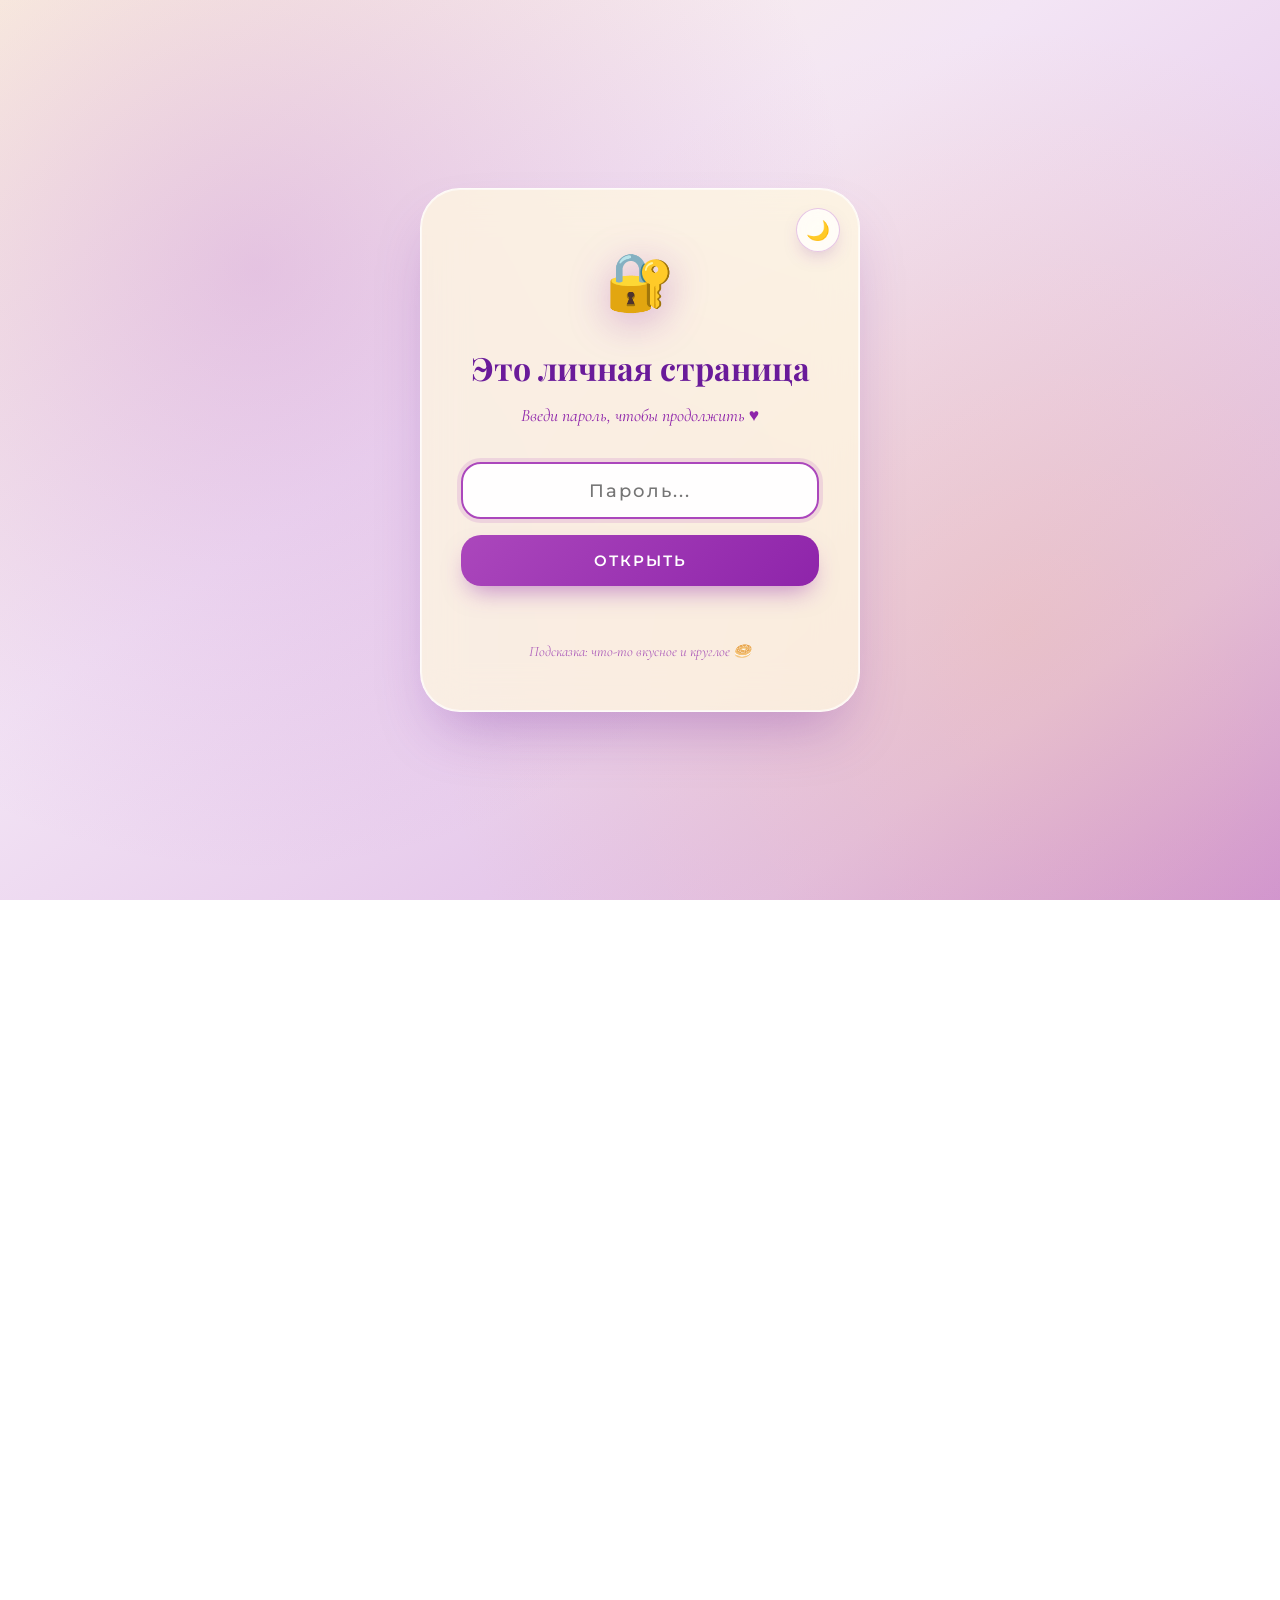
==== index.html @ eee350a8 "Add files via upload" ====
<!DOCTYPE html>
<html lang="ru">
<head>
  <meta charset="UTF-8">
  <meta name="viewport" content="width=device-width, initial-scale=1.0, maximum-scale=1.0, user-scalable=yes">
  <title>История моих чувств к Николь</title>

  <meta name="description" content="История моих чувств к Николь — моменты, стихи и письмо">
  <meta property="og:title" content="История моих чувств к Николь">
  <meta property="og:description" content="Сделано с любовью ♥">
  <meta property="og:type" content="website">

  <link rel="icon" href="assets/favicon.svg" type="image/svg+xml">

  <link rel="preconnect" href="https://fonts.googleapis.com">
  <link rel="preconnect" href="https://fonts.gstatic.com" crossorigin>
  <link href="https://fonts.googleapis.com/css2?family=Marck+Script&family=Playfair+Display:ital,wght@0,400..900;1,400..900&family=Montserrat:wght@300;400;500;600&family=Cormorant+Garamond:ital,wght@0,300..700;1,300..700&display=swap" rel="stylesheet">

  <link rel="stylesheet" href="css/style.css">
</head>
<body class="locked">

  <div class="starfield" id="starfield" aria-hidden="true"></div>
  <div class="floating-hearts" id="floatingHearts" aria-hidden="true"></div>
  <div class="reading-progress" id="readingProgress" aria-hidden="true"></div>

  <!-- ЭКРАН БЛОКИРОВКИ -->
  <div class="lock-screen" id="lockScreen">
    <div class="lock-card">
      <button class="lock-theme-toggle" id="lockThemeToggle" aria-label="Переключить тему">🌙</button>
      <span class="lock-icon" id="lockIcon">🔐</span>
      <h2 class="lock-title" id="lockTitle">Это личная страница</h2>
      <p class="lock-subtitle" id="lockSubtitle">Введи пароль, чтобы продолжить ♥</p>
      <form class="lock-form" id="lockForm" autocomplete="off">
        <input
          type="password"
          class="lock-input"
          id="lockInput"
          placeholder="Пароль..."
          autocomplete="off"
          aria-label="Пароль"
        >
        <button type="submit" class="lock-btn" id="lockBtn">Открыть</button>
        <p class="lock-error" id="lockError"></p>
      </form>
      <p class="lock-hint" id="lockHint">Подсказка: что-то вкусное и круглое 🥯</p>
    </div>
  </div>

  <!-- АНИМАЦИЯ "I LOVE YOU" -->
  <div class="love-intro hidden" id="loveIntro">
    <div class="love-hearts-container" id="loveHeartsContainer"></div>
    <button class="love-skip-btn" id="loveSkipBtn">Пропустить →</button>
  </div>

  <!-- НАВИГАЦИЯ -->
  <nav class="nav-bar" id="navBar" aria-label="Навигация по странице">
    <button data-goto="hero">♥ Начало</button>
    <button data-goto="firstMeeting">Встреча</button>
    <button data-goto="timeline">Путь</button>
    <button data-goto="moments">Моменты</button>
    <button data-goto="reasons">Почему</button>
    <button data-goto="tenMoments">10 раз</button>
    <button data-goto="poemSection">Чувства</button>
    <button data-goto="compliment">Комплимент</button>
    <button data-goto="game">Игра</button>
    <button data-goto="letterSection">Письмо</button>
    <button data-goto="secretSection">Секрет</button>
    <button data-goto="futureLetter">Будущее</button>
    <a href="winter.html" class="winter-nav-link">❄️ Зима</a>
  </nav>

  <button class="theme-toggle" id="themeToggle" aria-label="Переключить тему">🌙</button>

  <!-- ГЛАВНАЯ СТРАНИЦА -->
  <div class="page active" id="pageMain">

    <header class="hero" id="hero">
      <div class="hero-bg-circles" aria-hidden="true">
        <span></span><span></span><span></span>
      </div>
      <h1 id="heroTitle" aria-label="История моих чувств к Николь"></h1>
      <p class="subtitle"><span id="heroDate"></span></p>

      <div class="live-counter" id="liveCounter" aria-label="Время вместе">
        <div class="counter-block"><span class="counter-num" id="cDays">0</span><span class="counter-label">Дней</span></div>
        <div class="counter-block"><span class="counter-num" id="cHours">0</span><span class="counter-label">Часов</span></div>
        <div class="counter-block"><span class="counter-num" id="cMinutes">0</span><span class="counter-label">Минут</span></div>
        <div class="counter-block"><span class="counter-num" id="cSeconds">0</span><span class="counter-label">Секунд</span></div>
      </div>

      <div class="scroll-hint" aria-hidden="true">↓ листайте ↓</div>
    </header>

    <section class="reveal" id="firstMeeting">
      <h2 class="section-title">Наша первая встреча</h2>
      <div class="first-meeting">
        <div class="text">
          <p>Я помню, как мы впервые заговорили, и именно из-за тебя я снова начал смеяться.</p>
          <p>Из-за тебя я засыпал с улыбкой на лице, появилась мотивация снова что-то делать, и из-за тебя мои проблемы не казались такими уж серьезными.</p>
          <p>Ты действительно сделала мою жизнь лучше, просто присутствуя в ней.</p>
        </div>
        <div class="photo-frame">
          <img src="https://storage.yandexcloud.net/b.fotovssylku.ru/2026/09/27/image3b9c2db46cf7ee2b.md.png" alt="Наша первая встреча" loading="lazy">
        </div>
      </div>
    </section>

    <section class="reveal" id="timeline">
      <h2 class="section-title">Наш путь вместе</h2>
      <div class="timeline" id="timelineContainer"></div>
    </section>

    <section class="reveal" id="moments">
      <h2 class="section-title">Моменты, которые я помню</h2>
      <div class="gallery-grid" id="galleryGrid"></div>
    </section>

    <section class="reveal" id="reasons">
      <h2 class="section-title">За что я тебя люблю</h2>
      <div class="reasons-grid" id="reasonsGrid"></div>
    </section>

    <section class="reveal" id="tenMoments">
      <h2 class="section-title">10 моментов, когда я понял, что люблю тебя</h2>
      <div class="moments-list" id="tenMomentsList"></div>
    </section>

    <section class="poem-section reveal" id="poemSection">
      <h2 class="section-title">Что я чувствую</h2>
      <div class="poem-lines" id="poemLines"></div>
    </section>

    <section class="compliment-section reveal" id="compliment">
      <h2 class="section-title">Скажи мне что-то приятное</h2>
      <div class="compliment-box">
        <p class="compliment-text" id="complimentText">Нажми на кнопку ниже — и получишь тёплые слова, которые я тебе говорю каждый день 💜</p>
      </div>
      <button class="compliment-btn" id="complimentBtn">✨ Сказать комплимент ✨</button>
      <p class="compliment-counter" id="complimentCounter">Сказано комплиментов: 0</p>
    </section>

    <section class="game-section reveal" id="game">
      <h2 class="section-title">Поймай сердечко</h2>
      <p class="game-subtitle">Поймай как можно больше сердечек за 30 секунд</p>
      <div class="game-info">
        <div class="game-stat">
          <span class="game-stat-value" id="gameScore">0</span>
          <span class="game-stat-label">Поймано</span>
        </div>
        <div class="game-stat">
          <span class="game-stat-value" id="gameTime">30</span>
          <span class="game-stat-label">Секунд</span>
        </div>
        <div class="game-stat">
          <span class="game-stat-value" id="gameBest">0</span>
          <span class="game-stat-label">Рекорд</span>
        </div>
      </div>
      <div class="game-area" id="gameArea"></div>
      <button class="game-start-btn" id="gameStartBtn">▶ Старт</button>
      <p class="game-result" id="gameResult"></p>
    </section>

    <div class="surprise-btn-wrap reveal">
      <button class="surprise-btn" id="surpriseBtn">✨ Нажми на меня ✨</button>
    </div>

    <section class="letter-section reveal" id="letterSection">
      <h2 class="section-title">Письмо для Николь</h2>
      <div class="letter-paper" id="letterPaper">
        <div class="letter-text" id="letterText"></div>
      </div>
    </section>

    <section class="secret-section reveal" id="secretSection">
      <h2 class="section-title">Что-то очень личное</h2>
      <button class="secret-trigger" id="secretTrigger">
        <span class="secret-trigger-icon">💌</span>
        <span>Что я хочу тебе сказать, но стесняюсь</span>
      </button>
      <div class="secret-content" id="secretContent">
        <div class="secret-paper">
          <div class="secret-text" id="secretText"></div>
        </div>
      </div>
    </section>

    <section class="future-letter-section reveal" id="futureLetter">
      <h2 class="section-title">Письмо в будущее</h2>
      <div class="future-letter-box" id="futureLetterBox">
        <span class="future-lock" id="futureLock">🔒</span>
        <h3 class="future-title" id="futureTitle">Это письмо откроется 04 февраля 2027 года</h3>
        <p class="future-subtitle" id="futureSubtitle">
          Здесь спрятаны слова, которые я хочу сказать тебе через год. Каждый день приближает момент, когда ты их прочитаешь.
        </p>

        <div class="future-countdown" id="futureCountdown" aria-label="Обратный отсчёт">
          <div class="future-countdown-block">
            <span class="future-countdown-num" id="fcDays">0</span>
            <span class="future-countdown-label">Дней</span>
          </div>
          <div class="future-countdown-block">
            <span class="future-countdown-num" id="fcHours">0</span>
            <span class="future-countdown-label">Часов</span>
          </div>
          <div class="future-countdown-block">
            <span class="future-countdown-num" id="fcMinutes">0</span>
            <span class="future-countdown-label">Минут</span>
          </div>
          <div class="future-countdown-block">
            <span class="future-countdown-num" id="fcSeconds">0</span>
            <span class="future-countdown-label">Секунд</span>
          </div>
        </div>

        <button class="future-open-btn" id="futureOpenBtn">Попробовать открыть</button>
        <p class="future-hint" id="futureHint"></p>

        <div class="future-secret">
          <span class="future-secret-label">Или введи секретный код, если знаешь ✨</span>
          <form class="future-secret-form" id="futureSecretForm" autocomplete="off">
            <input
              type="text"
              class="future-secret-input"
              id="futureSecretInput"
              placeholder="Секретный код..."
              autocomplete="off"
              aria-label="Секретный пароль"
            >
            <button type="submit" class="future-secret-btn">Открыть</button>
          </form>
          <p class="future-secret-hint" id="futureSecretHint"></p>
        </div>

        <div class="future-letter-content" id="futureLetterContent">
          <div class="future-envelope">
            <div class="future-letter-text" id="futureLetterText"></div>
          </div>
        </div>
      </div>
    </section>

    <!-- ЗИМНИЙ ПОДАРОК -->
    <section class="reveal" id="winterSurprise" style="text-align: center; margin: 4rem auto; max-width: 800px;">
      <h2 class="section-title">Зимний подарок ❄️</h2>
      <p style="font-family: 'Cormorant Garamond', serif; font-size: 1.2rem; font-style: italic; color: var(--text-accent); margin-bottom: 2rem; line-height: 1.6;">
        У меня есть для тебя зимнее поздравление. Но оно под паролем — как настоящий подарок 🎁
      </p>
      <a href="winter.html" class="winter-link-btn">❄️ Открыть зимний подарок →</a>
    </section>

    <footer>
      <span class="heart-icon">♥</span> Сделано с любовью для Николь <span class="heart-icon">♥</span><br>
      <span id="footerYear"></span>
    </footer>

  </div>

  <!-- LIGHTBOX -->
  <div class="lightbox" id="lightbox" role="dialog" aria-modal="true" aria-label="Просмотр фото">
    <button class="lightbox-close" id="lightboxClose" aria-label="Закрыть">&times;</button>
    <div class="lightbox-caption" id="lightboxCaption"></div>
    <button class="lightbox-nav lightbox-prev" id="lightboxPrev" aria-label="Предыдущее">‹</button>
    <img src="" alt="" id="lightboxImg">
    <button class="lightbox-nav lightbox-next" id="lightboxNext" aria-label="Следующее">›</button>
    <div class="lightbox-counter" id="lightboxCounter"></div>
  </div>

  <!-- МОДАЛЬНОЕ ОКНО СЮРПРИЗА -->
  <div class="surprise-modal" id="surpriseModal" role="dialog" aria-modal="true">
    <div class="surprise-card">
      <span class="surprise-emoji" id="surpriseEmoji">💜</span>
      <p class="surprise-text" id="surpriseText"></p>
      <button class="surprise-close" id="surpriseClose">Спасибо ♥</button>
    </div>
  </div>

  <!-- АУДИОПЛЕЕР -->
  <div class="audio-player" id="audioPlayer">
    <button id="playPauseBtn" aria-label="Play/Pause">▶</button>
    <input type="range" class="volume-slider" id="volumeSlider" min="0" max="1" step="0.01" value="0.7" aria-label="Громкость">
    <button id="muteBtn" aria-label="Mute/Unmute">🔊</button>
    <button id="loopBtn" aria-label="Loop">🔁</button>
    <audio id="bgAudio" loop preload="metadata">
      <source src="https://cdn.pixabay.com/audio/2022/05/27/audio_1808fbf07a.mp3" type="audio/mpeg">
      <source src="https://www.soundhelix.com/examples/mp3/SoundHelix-Song-1.mp3" type="audio/mpeg">
      Ваш браузер не поддерживает аудио.
    </audio>
  </div>

  <button class="back-to-top" id="backToTop" aria-label="Наверх">↑</button>

  <script src="js/script.js"></script>
</body>
</html>
---- css/style.css ----
/* ==================== ПЕРЕМЕННЫЕ ==================== */
:root {
  --bg-gradient: linear-gradient(145deg, #FFF8E1 0%, #F3E5F5 40%, #E1BEE7 80%, #CE93D8 100%);
  --text-main: #3E2C4A;
  --text-title: #6A1B9A;
  --text-accent: #8E24AA;
  --accent-gold: #FFB74D;
  --accent-purple: #AB47BC;
  --card-bg: rgba(255, 248, 225, 0.5);
  --card-border: rgba(255, 255, 255, 0.5);
  --shadow-color: rgba(106, 27, 154, 0.15);
  --player-bg: rgba(255, 248, 225, 0.85);
  --poem-color-1: #6A1B9A;
  --poem-color-2: #4A2C5A;
  --letter-bg: #FFFDF7;
}

body.dark {
  --bg-gradient: linear-gradient(145deg, #0A0414 0%, #140B24 40%, #1F0F33 80%, #2A1443 100%);
  --text-main: #E8D5F0;
  --text-title: #E1BEE7;
  --text-accent: #CE93D8;
  --accent-gold: #FFB74D;
  --accent-purple: #CE93D8;
  --card-bg: rgba(60, 30, 80, 0.45);
  --card-border: rgba(200, 150, 220, 0.25);
  --shadow-color: rgba(0, 0, 0, 0.6);
  --player-bg: rgba(45, 20, 60, 0.9);
  --poem-color-1: #E1BEE7;
  --poem-color-2: #CE93D8;
  --letter-bg: #2A1835;
}

/* ==================== RESET ==================== */
* { margin: 0; padding: 0; box-sizing: border-box; }
html { scroll-behavior: smooth; }

body {
  font-family: 'Montserrat', sans-serif;
  background: var(--bg-gradient);
  background-attachment: fixed;
  color: var(--text-main);
  line-height: 1.6;
  overflow-x: hidden;
  min-height: 100vh;
  transition: background 0.5s ease, color 0.5s ease;
  position: relative;
}

.page {
  display: block;
  min-height: 100vh;
  position: relative;
}

/* ==================== ЗВЁЗДЫ ==================== */
.starfield {
  position: fixed;
  inset: 0;
  pointer-events: none;
  z-index: 0;
  opacity: 0;
  transition: opacity 1s ease;
}

body.dark .starfield { opacity: 1; }

.star {
  position: absolute;
  background: #fff;
  border-radius: 50%;
  animation: twinkle ease-in-out infinite;
  box-shadow: 0 0 6px rgba(255, 255, 255, 0.8);
}

@keyframes twinkle {
  0%, 100% { opacity: 0.15; transform: scale(0.8); }
  50% { opacity: 1; transform: scale(1.2); }
}

/* ==================== ПРОГРЕСС ==================== */
.reading-progress {
  position: fixed;
  top: 0;
  left: 0;
  width: 0%;
  height: 4px;
  background: linear-gradient(90deg, #AB47BC, #FFB74D, #8E24AA);
  z-index: 9999;
  transition: width 0.1s ease-out;
  box-shadow: 0 0 10px rgba(171, 71, 188, 0.6);
}

/* ==================== НАВИГАЦИЯ ==================== */
.nav-bar {
  position: fixed;
  top: 1rem;
  left: 50%;
  transform: translateX(-50%) translateY(-100px);
  z-index: 900;
  background: var(--player-bg);
  backdrop-filter: blur(16px);
  -webkit-backdrop-filter: blur(16px);
  border-radius: 40px;
  padding: 0.5rem 0.8rem;
  box-shadow: 0 10px 30px -10px var(--shadow-color);
  border: 1px solid var(--card-border);
  display: flex;
  gap: 0.3rem;
  opacity: 0;
  transition: transform 0.5s cubic-bezier(0.22, 1, 0.36, 1), opacity 0.5s;
  max-width: 95vw;
  overflow-x: auto;
  scrollbar-width: none;
  -ms-overflow-style: none;
}
.nav-bar::-webkit-scrollbar { display: none; }

.nav-bar.visible {
  transform: translateX(-50%) translateY(0);
  opacity: 1;
}

.nav-bar a,
.nav-bar button {
  font-family: 'Montserrat', sans-serif;
  font-size: 0.75rem;
  font-weight: 500;
  color: var(--text-accent);
  text-decoration: none;
  padding: 0.5rem 0.9rem;
  border-radius: 30px;
  transition: all 0.3s cubic-bezier(0.22, 1, 0.36, 1);
  white-space: nowrap;
  letter-spacing: 0.3px;
  cursor: pointer;
  background: transparent;
  border: none;
  outline: none;
  appearance: none;
  -webkit-appearance: none;
  box-shadow: none;
  line-height: 1.4;
  display: inline-flex;
  align-items: center;
  justify-content: center;
}

.nav-bar a:hover,
.nav-bar button:hover {
  background: rgba(171, 71, 188, 0.15);
  color: var(--text-accent);
  transform: translateY(-1px);
}

.nav-bar a.winter-nav-link:hover {
  background: linear-gradient(135deg, rgba(25, 118, 210, 0.15), rgba(100, 181, 246, 0.15));
  color: #1976D2;
}

body.dark .nav-bar a.winter-nav-link:hover {
  background: rgba(100, 181, 246, 0.25);
  color: #BBDEFB;
}

/* ==================== ТЕМА ==================== */
.theme-toggle {
  position: fixed;
  top: 1rem;
  right: 1rem;
  z-index: 950;
  width: 44px;
  height: 44px;
  border-radius: 50%;
  background: var(--player-bg);
  backdrop-filter: blur(16px);
  -webkit-backdrop-filter: blur(16px);
  border: 1px solid var(--card-border);
  box-shadow: 0 8px 20px -8px var(--shadow-color);
  cursor: pointer;
  font-size: 1.2rem;
  display: flex;
  align-items: center;
  justify-content: center;
  transition: transform 0.3s, background 0.3s;
  color: var(--text-title);
  outline: none;
}
.theme-toggle:hover { transform: scale(1.1) rotate(15deg); }

/* ==================== ПЛАВАЮЩИЕ СЕРДЕЧКИ ==================== */
.floating-hearts {
  position: fixed;
  inset: 0;
  pointer-events: none;
  z-index: 1;
  overflow: hidden;
}

.heart-float {
  position: absolute;
  bottom: -100px;
  font-size: 1.5rem;
  color: var(--accent-purple);
  opacity: 0.3;
  animation: floatUp linear infinite;
  user-select: none;
}

@keyframes floatUp {
  0% { transform: translateY(0) rotate(0deg); opacity: 0; }
  10% { opacity: 0.5; }
  90% { opacity: 0.5; }
  100% { transform: translateY(-110vh) rotate(360deg); opacity: 0; }
}

/* ==================== СЕКЦИИ ==================== */
section {
  position: relative;
  z-index: 2;
  padding: 4rem 1.5rem;
  max-width: 1200px;
  margin: 0 auto;
  scroll-margin-top: 5rem;
}

.section-title {
  font-family: 'Playfair Display', serif;
  font-size: clamp(1.8rem, 5vw, 2.8rem);
  font-weight: 600;
  text-align: center;
  margin-bottom: 2.5rem;
  color: var(--text-title);
  letter-spacing: 1px;
  position: relative;
}

.section-title::after {
  content: '♥';
  display: block;
  font-size: 1.2rem;
  color: var(--accent-gold);
  margin-top: 0.5rem;
}

.reveal {
  opacity: 0;
  transform: translateY(40px);
  transition: opacity 0.9s cubic-bezier(0.22, 1, 0.36, 1), transform 0.9s cubic-bezier(0.22, 1, 0.36, 1);
}
.reveal.visible { opacity: 1; transform: translateY(0); }

/* ==================== ГЕРОЙ ==================== */
.hero {
  min-height: 100vh;
  display: flex;
  flex-direction: column;
  justify-content: center;
  align-items: center;
  text-align: center;
  padding: 2rem 1.5rem;
  position: relative;
  z-index: 2;
  overflow: hidden;
}

.hero-bg-circles {
  position: absolute;
  inset: 0;
  z-index: -1;
  filter: blur(80px);
  opacity: 0.6;
}

.hero-bg-circles span {
  position: absolute;
  border-radius: 50%;
  display: block;
}

.hero-bg-circles span:nth-child(1) {
  width: 400px; height: 400px;
  background: #AB47BC;
  top: 10%; left: -10%;
  animation: pulseCircle 12s ease-in-out infinite alternate;
}
.hero-bg-circles span:nth-child(2) {
  width: 350px; height: 350px;
  background: #FFB74D;
  bottom: 5%; right: -5%;
  animation: pulseCircle 14s ease-in-out infinite alternate-reverse;
}
.hero-bg-circles span:nth-child(3) {
  width: 300px; height: 300px;
  background: #CE93D8;
  top: 50%; left: 40%;
  animation: pulseCircle 10s ease-in-out infinite alternate;
}

@keyframes pulseCircle {
  0% { transform: translate(0, 0) scale(1); }
  100% { transform: translate(30px, -30px) scale(1.2); }
}

.hero h1 {
  font-family: 'Playfair Display', serif;
  font-size: clamp(2rem, 7vw, 4.2rem);
  font-weight: 700;
  color: var(--text-title);
  line-height: 1.25;
  margin-bottom: 1.5rem;
  min-height: 1.2em;
  text-shadow: 0 2px 10px rgba(171, 71, 188, 0.15);
}

.cursor-blink {
  display: inline-block;
  width: 3px;
  background: var(--accent-gold);
  margin-left: 4px;
  animation: blink 0.9s infinite;
  vertical-align: text-bottom;
  height: 1em;
}

@keyframes blink {
  0%, 100% { opacity: 1; }
  50% { opacity: 0; }
}

.hero .subtitle {
  font-family: 'Cormorant Garamond', serif;
  font-size: clamp(1.1rem, 3vw, 1.6rem);
  color: var(--text-accent);
  font-style: italic;
  letter-spacing: 2px;
  margin-bottom: 2rem;
  font-weight: 400;
}

.hero .subtitle span {
  background: var(--card-bg);
  padding: 0.2rem 1.2rem;
  border-radius: 40px;
  backdrop-filter: blur(4px);
}

/* ==================== СЧЁТЧИК ==================== */
.live-counter {
  display: grid;
  grid-template-columns: repeat(4, 1fr);
  gap: 0.8rem;
  margin: 1.5rem 0 2rem;
  width: 100%;
  max-width: 560px;
}

.counter-block {
  background: var(--card-bg);
  backdrop-filter: blur(10px);
  border: 1px solid var(--card-border);
  border-radius: 20px;
  padding: 1rem 0.5rem;
  box-shadow: 0 10px 25px -12px var(--shadow-color);
  transition: transform 0.3s;
}

.counter-block:hover { transform: translateY(-5px); }

.counter-num {
  font-family: 'Playfair Display', serif;
  font-size: clamp(1.4rem, 4vw, 2.2rem);
  font-weight: 700;
  color: var(--text-title);
  line-height: 1;
  display: block;
}

.counter-label {
  font-size: 0.7rem;
  text-transform: uppercase;
  letter-spacing: 1.5px;
  color: var(--text-accent);
  margin-top: 0.4rem;
  font-weight: 500;
}

.hero .scroll-hint {
  position: absolute;
  bottom: 2rem;
  left: 50%;
  transform: translateX(-50%);
  font-size: 0.85rem;
  color: var(--text-accent);
  letter-spacing: 2px;
  text-transform: uppercase;
  animation: bounce 2s infinite;
  opacity: 0.7;
}

@keyframes bounce {
  0%, 20%, 50%, 80%, 100% { transform: translateX(-50%) translateY(0); }
  40% { transform: translateX(-50%) translateY(-8px); }
  60% { transform: translateX(-50%) translateY(-4px); }
}

/* ==================== ПЕРВАЯ ВСТРЕЧА ==================== */
.first-meeting {
  display: flex;
  flex-wrap: wrap;
  align-items: center;
  gap: 2.5rem;
  background: var(--card-bg);
  backdrop-filter: blur(6px);
  border-radius: 40px;
  padding: 2.5rem 2rem;
  box-shadow: 0 20px 40px -15px var(--shadow-color);
  border: 1px solid var(--card-border);
  margin-top: 2rem;
}

.first-meeting .text {
  flex: 1 1 300px;
  font-family: 'Cormorant Garamond', serif;
  font-size: clamp(1.1rem, 2.5vw, 1.4rem);
  line-height: 1.8;
  color: var(--text-main);
}
.first-meeting .text p { margin-bottom: 1rem; }

.first-meeting .photo-frame {
  flex: 1 1 280px;
  display: flex;
  justify-content: center;
}

.photo-frame {
  position: relative;
  padding: 14px;
  background: #fff;
  box-shadow: 0 25px 40px -12px rgba(106, 27, 154, 0.35), 0 0 0 1px rgba(171, 71, 188, 0.2);
  border-radius: 16px;
  transform: rotate(1deg);
  transition: transform 0.4s ease;
}
.photo-frame:hover { transform: rotate(0deg) scale(1.02); }

.photo-frame img {
  display: block;
  width: 100%;
  max-width: 380px;
  height: auto;
  border-radius: 10px;
  object-fit: cover;
  aspect-ratio: 4/5;
  background: #E1BEE7;
}

/* ==================== ТАЙМЛАЙН ==================== */
.timeline {
  position: relative;
  max-width: 800px;
  margin: 2rem auto 0;
  padding-left: 2rem;
}

.timeline::before {
  content: '';
  position: absolute;
  left: 8px;
  top: 0;
  bottom: 0;
  width: 3px;
  background: linear-gradient(180deg, #AB47BC, #FFB74D, #8E24AA);
  border-radius: 3px;
}

.timeline-item {
  position: relative;
  padding: 0 0 2.2rem 1.8rem;
}

.timeline-item:last-child { padding-bottom: 0; }

.timeline-dot {
  position: absolute;
  left: -2rem;
  top: 0.2rem;
  width: 20px;
  height: 20px;
  border-radius: 50%;
  background: var(--accent-gold);
  border: 3px solid var(--letter-bg);
  box-shadow: 0 0 0 3px var(--accent-purple), 0 0 15px var(--accent-purple);
  z-index: 2;
}

.timeline-date {
  font-family: 'Montserrat', sans-serif;
  font-size: 0.8rem;
  font-weight: 600;
  text-transform: uppercase;
  letter-spacing: 1.5px;
  color: var(--accent-gold);
  margin-bottom: 0.3rem;
}

.timeline-title {
  font-family: 'Playfair Display', serif;
  font-size: clamp(1.1rem, 3vw, 1.4rem);
  font-weight: 600;
  color: var(--text-title);
  margin-bottom: 0.4rem;
}

.timeline-desc {
  font-family: 'Cormorant Garamond', serif;
  font-size: 1.1rem;
  color: var(--text-main);
  line-height: 1.6;
  opacity: 0.9;
}

/* ==================== ГАЛЕРЕЯ ==================== */
.gallery-grid {
  display: grid;
  grid-template-columns: repeat(auto-fit, minmax(260px, 1fr));
  gap: 2rem;
  margin-top: 2rem;
}

.gallery-item {
  background: var(--card-bg);
  backdrop-filter: blur(4px);
  border-radius: 24px;
  padding: 1rem 1rem 1.5rem;
  box-shadow: 0 12px 28px -10px var(--shadow-color);
  border: 1px solid var(--card-border);
  transition: transform 0.35s ease, box-shadow 0.35s ease;
  cursor: pointer;
  text-align: center;
}

.gallery-item:hover {
  transform: translateY(-8px);
  box-shadow: 0 25px 35px -12px rgba(142, 36, 170, 0.4);
}

.gallery-item img {
  width: 100%;
  aspect-ratio: 1/1;
  object-fit: cover;
  border-radius: 16px;
  background: #E1BEE7;
  transition: filter 0.3s;
}
.gallery-item:hover img { filter: brightness(1.04); }

.gallery-item .caption {
  margin-top: 0.9rem;
  font-family: 'Playfair Display', serif;
  font-size: 1.1rem;
  font-weight: 500;
  color: var(--text-title);
}

.gallery-item .date {
  font-size: 0.8rem;
  font-family: 'Montserrat', sans-serif;
  color: var(--accent-purple);
  letter-spacing: 1px;
  margin-top: 0.2rem;
}

/* ==================== LIGHTBOX ==================== */
.lightbox {
  position: fixed;
  inset: 0;
  background: rgba(40, 10, 50, 0.9);
  backdrop-filter: blur(12px);
  display: flex;
  justify-content: center;
  align-items: center;
  z-index: 1000;
  opacity: 0;
  visibility: hidden;
  transition: opacity 0.4s ease, visibility 0.4s ease;
  padding: 1.5rem;
}

.lightbox.active { opacity: 1; visibility: visible; }

.lightbox img {
  max-width: 90vw;
  max-height: 80vh;
  border-radius: 20px;
  box-shadow: 0 30px 60px rgba(0,0,0,0.5);
  border: 3px solid var(--accent-gold);
  object-fit: contain;
  transform: scale(0.95);
  transition: transform 0.3s ease, opacity 0.3s ease;
}
.lightbox.active img { transform: scale(1); }

.lightbox-close {
  position: absolute;
  top: 1.5rem;
  right: 2rem;
  font-size: 3rem;
  color: #FFF8E1;
  cursor: pointer;
  line-height: 1;
  transition: transform 0.2s, color 0.2s;
  font-family: 'Montserrat', sans-serif;
  font-weight: 300;
  background: none;
  border: none;
  z-index: 1001;
}
.lightbox-close:hover { transform: scale(1.2) rotate(90deg); color: var(--accent-gold); }

.lightbox-nav {
  position: absolute;
  top: 50%;
  transform: translateY(-50%);
  width: 54px;
  height: 54px;
  border-radius: 50%;
  background: rgba(255, 248, 225, 0.15);
  border: 1px solid rgba(255, 248, 225, 0.4);
  color: #FFF8E1;
  font-size: 1.6rem;
  cursor: pointer;
  display: flex;
  align-items: center;
  justify-content: center;
  transition: all 0.3s;
  backdrop-filter: blur(10px);
  z-index: 1001;
}
.lightbox-nav:hover {
  background: var(--accent-purple);
  transform: translateY(-50%) scale(1.1);
}
.lightbox-prev { left: 1.5rem; }
.lightbox-next { right: 1.5rem; }

.lightbox-counter {
  position: absolute;
  bottom: 1.5rem;
  left: 50%;
  transform: translateX(-50%);
  color: #FFF8E1;
  font-family: 'Montserrat', sans-serif;
  font-size: 0.9rem;
  letter-spacing: 1.5px;
  background: rgba(0, 0, 0, 0.4);
  padding: 0.4rem 1rem;
  border-radius: 20px;
  backdrop-filter: blur(6px);
}

.lightbox-caption {
  position: absolute;
  top: 1.5rem;
  left: 50%;
  transform: translateX(-50%);
  color: #FFF8E1;
  font-family: 'Playfair Display', serif;
  font-size: 1rem;
  background: rgba(0, 0, 0, 0.4);
  padding: 0.4rem 1.2rem;
  border-radius: 20px;
  backdrop-filter: blur(6px);
  max-width: 80vw;
  text-align: center;
}

/* ==================== СТИХОТВОРЕНИЕ ==================== */
.poem-section {
  text-align: center;
  background: var(--card-bg);
  backdrop-filter: blur(6px);
  border-radius: 48px;
  padding: 3rem 1.5rem;
  margin: 3rem auto;
  box-shadow: 0 20px 40px -15px var(--shadow-color);
}

.poem-lines {
  display: flex;
  flex-direction: column;
  align-items: center;
  gap: 0.8rem;
  max-width: 700px;
  margin: 0 auto;
}

.poem-line {
  font-family: 'Cormorant Garamond', serif;
  font-size: clamp(1.15rem, 3vw, 1.6rem);
  color: var(--poem-color-2);
  font-style: italic;
  line-height: 1.6;
  opacity: 0;
  transform: translateY(20px);
  transition: opacity 0.7s ease, transform 0.7s ease;
}
.poem-line.visible { opacity: 1; transform: translateY(0); }
.poem-line:nth-child(odd) { color: var(--poem-color-1); }

/* ==================== ЗА ЧТО Я ЛЮБЛЮ ==================== */
.reasons-grid {
  display: grid;
  grid-template-columns: repeat(auto-fit, minmax(250px, 1fr));
  gap: 1.5rem;
  margin-top: 2rem;
}

.reason-card {
  background: var(--card-bg);
  backdrop-filter: blur(6px);
  border-radius: 24px;
  padding: 2rem 1.5rem;
  text-align: center;
  border: 1px solid var(--card-border);
  box-shadow: 0 12px 28px -10px var(--shadow-color);
  transition: transform 0.4s ease, box-shadow 0.4s ease;
  position: relative;
  overflow: hidden;
}

.reason-card:hover {
  transform: translateY(-10px) scale(1.02);
  box-shadow: 0 25px 40px -12px rgba(142, 36, 170, 0.35);
}

.reason-icon {
  font-size: 2.8rem;
  margin-bottom: 0.8rem;
  display: block;
  animation: floatIcon 3s ease-in-out infinite;
}

@keyframes floatIcon {
  0%, 100% { transform: translateY(0); }
  50% { transform: translateY(-8px); }
}

.reason-title {
  font-family: 'Playfair Display', serif;
  font-size: 1.2rem;
  font-weight: 600;
  color: var(--text-title);
  margin-bottom: 0.6rem;
}

.reason-text {
  font-family: 'Cormorant Garamond', serif;
  font-size: 1.05rem;
  color: var(--text-main);
  line-height: 1.6;
  opacity: 0.9;
}

/* ==================== 10 МОМЕНТОВ ==================== */
.moments-list {
  display: flex;
  flex-direction: column;
  gap: 1.5rem;
  max-width: 800px;
  margin: 2rem auto 0;
}

.moment-item {
  display: flex;
  gap: 1.2rem;
  align-items: flex-start;
  background: var(--card-bg);
  backdrop-filter: blur(6px);
  border-radius: 24px;
  padding: 1.5rem 1.8rem;
  border: 1px solid var(--card-border);
  box-shadow: 0 12px 28px -12px var(--shadow-color);
  transition: transform 0.35s ease, box-shadow 0.35s ease;
}

.moment-item:hover {
  transform: translateX(8px);
  box-shadow: 0 18px 35px -12px rgba(142, 36, 170, 0.35);
}

.moment-num {
  font-family: 'Playfair Display', serif;
  font-size: clamp(2rem, 5vw, 3rem);
  font-weight: 700;
  line-height: 1;
  background: linear-gradient(135deg, #AB47BC, #FFB74D);
  -webkit-background-clip: text;
  -webkit-text-fill-color: transparent;
  background-clip: text;
  flex-shrink: 0;
  min-width: 60px;
}

.moment-content { flex: 1; }

.moment-title {
  font-family: 'Playfair Display', serif;
  font-size: 1.2rem;
  font-weight: 600;
  color: var(--text-title);
  margin-bottom: 0.4rem;
}

.moment-text {
  font-family: 'Cormorant Garamond', serif;
  font-size: 1.05rem;
  color: var(--text-main);
  line-height: 1.6;
  opacity: 0.9;
}

/* ==================== КОМПЛИМЕНТЫ ==================== */
.compliment-section {
  text-align: center;
  background: var(--card-bg);
  backdrop-filter: blur(6px);
  border-radius: 48px;
  padding: 3rem 1.5rem;
  margin: 3rem auto;
  max-width: 800px;
  box-shadow: 0 20px 40px -15px var(--shadow-color);
}

.compliment-box {
  min-height: 140px;
  display: flex;
  align-items: center;
  justify-content: center;
  padding: 1.5rem;
  margin: 1.5rem 0;
  background: rgba(255, 255, 255, 0.3);
  border-radius: 30px;
  border: 1px dashed var(--accent-purple);
  transition: all 0.4s ease;
}

.compliment-text {
  font-family: 'Cormorant Garamond', serif;
  font-size: clamp(1.2rem, 3vw, 1.6rem);
  font-style: italic;
  color: var(--text-main);
  line-height: 1.6;
  transition: opacity 0.4s ease, transform 0.4s ease;
}

.compliment-text.swap-out {
  opacity: 0;
  transform: translateY(-15px);
}

.compliment-btn {
  font-family: 'Montserrat', sans-serif;
  font-size: 0.95rem;
  font-weight: 600;
  letter-spacing: 1.5px;
  text-transform: uppercase;
  padding: 1rem 2.5rem;
  border: none;
  border-radius: 50px;
  background: linear-gradient(135deg, #AB47BC, #8E24AA, #FFB74D);
  background-size: 200% 200%;
  color: #fff;
  cursor: pointer;
  box-shadow: 0 15px 30px -10px rgba(142, 36, 170, 0.5);
  transition: all 0.4s ease;
  animation: gradientShift 4s ease infinite;
}

@keyframes gradientShift {
  0%, 100% { background-position: 0% 50%; }
  50% { background-position: 100% 50%; }
}

.compliment-btn:hover {
  transform: translateY(-4px) scale(1.05);
  box-shadow: 0 22px 40px -12px rgba(142, 36, 170, 0.7);
}

.compliment-counter {
  font-family: 'Cormorant Garamond', serif;
  font-size: 0.9rem;
  font-style: italic;
  color: var(--text-accent);
  margin-top: 1rem;
  opacity: 0.7;
}

/* ==================== МИНИ-ИГРА ==================== */
.game-section {
  text-align: center;
  background: var(--card-bg);
  backdrop-filter: blur(6px);
  border-radius: 48px;
  padding: 3rem 1.5rem;
  margin: 3rem auto;
  max-width: 800px;
  box-shadow: 0 20px 40px -15px var(--shadow-color);
}

.game-subtitle {
  font-family: 'Cormorant Garamond', serif;
  font-size: 1.1rem;
  font-style: italic;
  color: var(--text-accent);
  margin-bottom: 1rem;
}

.game-info {
  display: flex;
  justify-content: center;
  gap: 2rem;
  flex-wrap: wrap;
  margin-bottom: 1.5rem;
  font-family: 'Montserrat', sans-serif;
}

.game-stat { text-align: center; }

.game-stat-value {
  font-family: 'Playfair Display', serif;
  font-size: 2rem;
  font-weight: 700;
  color: var(--text-title);
  display: block;
  line-height: 1;
}

.game-stat-label {
  font-size: 0.7rem;
  text-transform: uppercase;
  letter-spacing: 1.5px;
  color: var(--text-accent);
  margin-top: 0.4rem;
}

.game-area {
  position: relative;
  width: 100%;
  max-width: 500px;
  height: 350px;
  margin: 1.5rem auto;
  background: linear-gradient(160deg, rgba(171, 71, 188, 0.08), rgba(255, 183, 77, 0.08));
  border-radius: 24px;
  border: 2px solid var(--card-border);
  overflow: hidden;
  cursor: crosshair;
  user-select: none;
  touch-action: manipulation;
}

.game-area::before {
  content: 'Нажми "Старт" чтобы начать';
  position: absolute;
  top: 50%;
  left: 50%;
  transform: translate(-50%, -50%);
  font-family: 'Cormorant Garamond', serif;
  font-size: 1.1rem;
  font-style: italic;
  color: var(--text-accent);
  opacity: 0.6;
  pointer-events: none;
  white-space: nowrap;
}

.game-area.playing::before { display: none; }

.catchable-heart {
  position: absolute;
  font-size: 2rem;
  cursor: pointer;
  animation: fallDown linear;
  user-select: none;
  filter: drop-shadow(0 4px 8px rgba(142, 36, 170, 0.4));
  transition: transform 0.15s;
  will-change: transform;
}

.catchable-heart:hover { transform: scale(1.2); }

@keyframes fallDown {
  0% { top: -50px; transform: rotate(0deg); }
  100% { top: 105%; transform: rotate(360deg); }
}

.catch-particle {
  position: absolute;
  font-size: 1rem;
  pointer-events: none;
  animation: particleFloat 0.8s ease-out forwards;
}

@keyframes particleFloat {
  0% { opacity: 1; transform: translate(-50%, -50%) scale(1); }
  100% { opacity: 0; transform: translate(-50%, -150%) scale(1.8); }
}

.game-start-btn {
  font-family: 'Montserrat', sans-serif;
  font-size: 0.9rem;
  font-weight: 600;
  letter-spacing: 1.5px;
  text-transform: uppercase;
  padding: 0.9rem 2.2rem;
  border: 2px solid var(--accent-purple);
  border-radius: 50px;
  background: transparent;
  color: var(--text-accent);
  cursor: pointer;
  transition: all 0.3s ease;
  margin-top: 1rem;
}

.game-start-btn:hover {
  background: var(--accent-purple);
  color: #fff;
  transform: translateY(-3px);
  box-shadow: 0 12px 25px -8px rgba(142, 36, 170, 0.5);
}

.game-result {
  font-family: 'Cormorant Garamond', serif;
  font-size: 1.3rem;
  font-style: italic;
  color: var(--text-title);
  margin-top: 1.5rem;
  opacity: 0;
  transform: translateY(15px);
  transition: all 0.5s ease;
  min-height: 1.5em;
}

.game-result.visible {
  opacity: 1;
  transform: translateY(0);
}

/* ==================== СЕКРЕТНАЯ ВКЛАДКА ==================== */
.secret-section {
  text-align: center;
  margin: 4rem auto;
  max-width: 800px;
}

.secret-trigger {
  display: inline-flex;
  align-items: center;
  gap: 0.8rem;
  font-family: 'Montserrat', sans-serif;
  font-size: 0.9rem;
  font-weight: 600;
  letter-spacing: 1.5px;
  text-transform: uppercase;
  padding: 1rem 2.2rem;
  border: 2px dashed var(--accent-purple);
  border-radius: 50px;
  background: transparent;
  color: var(--text-accent);
  cursor: pointer;
  transition: all 0.3s ease;
  position: relative;
}

.secret-trigger:hover {
  background: rgba(171, 71, 188, 0.1);
  border-style: solid;
  transform: translateY(-3px);
}

.secret-trigger-icon {
  font-size: 1.2rem;
  animation: lockPulse 2s ease-in-out infinite;
}

@keyframes lockPulse {
  0%, 100% { transform: scale(1); }
  50% { transform: scale(1.1) rotate(-5deg); }
}

.secret-content {
  max-height: 0;
  overflow: hidden;
  transition: max-height 1s cubic-bezier(0.22, 1, 0.36, 1), opacity 0.6s ease, margin-top 0.6s ease;
  opacity: 0;
  margin-top: 0;
}

.secret-content.active {
  max-height: 2500px;
  opacity: 1;
  margin-top: 2rem;
}

.secret-paper {
  background: linear-gradient(160deg, rgba(255, 240, 245, 0.9), rgba(243, 229, 245, 0.9));
  border-radius: 30px;
  padding: 2.5rem 2rem;
  box-shadow: 0 25px 50px -20px rgba(106, 27, 154, 0.4);
  border: 2px solid rgba(255, 183, 77, 0.4);
  text-align: left;
  position: relative;
  overflow: hidden;
}

body.dark .secret-paper {
  background: linear-gradient(160deg, rgba(60, 30, 80, 0.7), rgba(40, 20, 55, 0.9));
  border-color: rgba(200, 150, 220, 0.35);
}

.secret-paper::before {
  content: '💌';
  position: absolute;
  top: 1rem;
  right: 1.2rem;
  font-size: 2rem;
  opacity: 0.5;
}

.secret-text {
  font-family: 'Marck Script', cursive;
  font-size: clamp(1.1rem, 3vw, 1.4rem);
  line-height: 1.7;
  color: var(--text-main);
  white-space: pre-wrap;
}

/* ==================== ПИСЬМО ==================== */
.letter-section {
  margin: 4rem auto;
  max-width: 800px;
}

.letter-paper {
  background: var(--letter-bg);
  background-image: repeating-linear-gradient(transparent, transparent 31px, rgba(225, 190, 231, 0.4) 31px, rgba(225, 190, 231, 0.4) 32px);
  line-height: 32px;
  padding: 2.5rem 2rem 2.5rem 3.5rem;
  border-radius: 8px 40px 40px 8px;
  box-shadow: 0 30px 50px -20px var(--shadow-color), inset 0 0 0 1px rgba(255,255,255,0.1);
  position: relative;
  border-left: 6px solid var(--accent-purple);
  transition: background 0.5s ease;
}

.letter-paper::before {
  content: '';
  position: absolute;
  left: 12px;
  top: 20px;
  bottom: 20px;
  width: 2px;
  background: rgba(255, 183, 77, 0.4);
}

.letter-text {
  font-family: 'Marck Script', cursive;
  font-size: clamp(1.2rem, 3.5vw, 1.7rem);
  line-height: 32px;
  color: var(--text-main);
  min-height: 8em;
  white-space: pre-wrap;
  word-break: break-word;
}

.ink-blot {
  position: absolute;
  border-radius: 50%;
  background: radial-gradient(circle, rgba(106, 27, 154, 0.35) 0%, rgba(106, 27, 154, 0.1) 60%, transparent 100%);
  pointer-events: none;
  opacity: 0;
  animation: inkSpread 1.4s ease-out forwards;
  z-index: 0;
}

body.dark .ink-blot {
  background: radial-gradient(circle, rgba(206, 147, 216, 0.4) 0%, rgba(206, 147, 216, 0.1) 60%, transparent 100%);
}

@keyframes inkSpread {
  0% { transform: scale(0.2); opacity: 0.7; }
  60% { opacity: 0.4; }
  100% { transform: scale(2.5); opacity: 0; }
}

.letter-text .cursor-blink {
  background: var(--text-accent);
  width: 2px;
  height: 1.2em;
}

/* ==================== КНОПКА-СЮРПРИЗ ==================== */
.surprise-btn-wrap {
  text-align: center;
  margin: 3rem 0;
}

.surprise-btn {
  font-family: 'Montserrat', sans-serif;
  font-size: 1rem;
  font-weight: 600;
  letter-spacing: 1.5px;
  text-transform: uppercase;
  padding: 1rem 2.5rem;
  border: none;
  border-radius: 50px;
  background: linear-gradient(135deg, #AB47BC, #8E24AA, #FFB74D);
  background-size: 200% 200%;
  color: #fff;
  cursor: pointer;
  box-shadow: 0 15px 30px -10px rgba(142, 36, 170, 0.5);
  transition: all 0.4s ease;
  animation: gradientShift 4s ease infinite;
}

.surprise-btn:hover {
  transform: translateY(-4px) scale(1.05);
  box-shadow: 0 22px 40px -12px rgba(142, 36, 170, 0.7);
}

/* ==================== ПИСЬМО В БУДУЩЕЕ ==================== */
.future-letter-section {
  margin: 4rem auto;
  max-width: 800px;
  text-align: center;
}

.future-letter-box {
  position: relative;
  background: var(--card-bg);
  backdrop-filter: blur(10px);
  border-radius: 40px;
  padding: 3rem 2rem;
  box-shadow: 0 25px 50px -20px var(--shadow-color);
  border: 2px dashed var(--accent-purple);
  overflow: hidden;
  transition: all 0.6s ease;
}

.future-lock {
  font-size: 4.5rem;
  display: block;
  margin-bottom: 1rem;
  animation: lockShake 3s ease-in-out infinite;
  filter: drop-shadow(0 10px 20px rgba(142, 36, 170, 0.3));
}

@keyframes lockShake {
  0%, 100% { transform: rotate(0deg) scale(1); }
  5%, 15% { transform: rotate(-8deg) scale(1.05); }
  10%, 20% { transform: rotate(8deg) scale(1.05); }
  25% { transform: rotate(0deg) scale(1); }
}

.future-letter-box.opened .future-lock {
  animation: unlockBurst 1.2s ease forwards;
}

@keyframes unlockBurst {
  0% { transform: scale(1) rotate(0deg); }
  30% { transform: scale(1.4) rotate(-15deg); }
  60% { transform: scale(0.9) rotate(10deg); }
  100% { transform: scale(1) rotate(0deg); }
}

.future-title {
  font-family: 'Playfair Display', serif;
  font-size: clamp(1.4rem, 4vw, 2rem);
  font-weight: 600;
  color: var(--text-title);
  margin-bottom: 0.8rem;
}

.future-subtitle {
  font-family: 'Cormorant Garamond', serif;
  font-size: clamp(1rem, 2.5vw, 1.25rem);
  font-style: italic;
  color: var(--text-accent);
  margin-bottom: 2rem;
  line-height: 1.6;
  max-width: 550px;
  margin-left: auto;
  margin-right: auto;
}

.future-countdown {
  display: grid;
  grid-template-columns: repeat(4, 1fr);
  gap: 0.8rem;
  max-width: 520px;
  margin: 0 auto 2rem;
}

.future-countdown-block {
  background: rgba(171, 71, 188, 0.1);
  border: 1px solid var(--card-border);
  border-radius: 18px;
  padding: 1rem 0.5rem;
  transition: transform 0.3s, background 0.3s;
}

.future-countdown-num {
  font-family: 'Playfair Display', serif;
  font-size: clamp(1.3rem, 3.5vw, 2rem);
  font-weight: 700;
  color: var(--text-title);
  line-height: 1;
  display: block;
  font-variant-numeric: tabular-nums;
}

.future-countdown-label {
  font-size: 0.65rem;
  text-transform: uppercase;
  letter-spacing: 1.5px;
  color: var(--text-accent);
  margin-top: 0.4rem;
  font-weight: 500;
}

.future-open-btn {
  font-family: 'Montserrat', sans-serif;
  font-size: 0.9rem;
  font-weight: 600;
  letter-spacing: 1.5px;
  text-transform: uppercase;
  padding: 0.9rem 2.2rem;
  border: 2px solid var(--accent-purple);
  border-radius: 50px;
  background: transparent;
  color: var(--text-accent);
  cursor: pointer;
  transition: all 0.3s ease;
}

.future-open-btn:hover {
  background: var(--accent-purple);
  color: #fff;
  transform: translateY(-3px);
}

.future-letter-box.denied {
  animation: deniedShake 0.5s ease;
}

@keyframes deniedShake {
  0%, 100% { transform: translateX(0); }
  20% { transform: translateX(-10px); }
  40% { transform: translateX(10px); }
  60% { transform: translateX(-6px); }
  80% { transform: translateX(6px); }
}

.future-hint {
  font-family: 'Cormorant Garamond', serif;
  font-size: 1rem;
  font-style: italic;
  color: var(--text-accent);
  margin-top: 1.2rem;
  opacity: 0;
  transition: opacity 0.4s ease;
  min-height: 1.5em;
}

.future-hint.visible { opacity: 1; }

.future-secret {
  margin-top: 1.5rem;
  padding-top: 1.5rem;
  border-top: 1px dashed var(--card-border);
}

.future-secret-label {
  font-family: 'Cormorant Garamond', serif;
  font-size: 0.95rem;
  font-style: italic;
  color: var(--text-accent);
  opacity: 0.7;
  margin-bottom: 0.8rem;
  display: block;
}

.future-secret-form {
  display: flex;
  gap: 0.5rem;
  max-width: 380px;
  margin: 0 auto;
  align-items: stretch;
}

.future-secret-input {
  flex: 1;
  font-family: 'Montserrat', sans-serif;
  font-size: 0.9rem;
  text-align: center;
  padding: 0.7rem 1rem;
  border: 2px solid var(--card-border);
  border-radius: 16px;
  background: rgba(255, 255, 255, 0.5);
  color: var(--text-main);
  outline: none;
  transition: all 0.3s ease;
  letter-spacing: 1px;
}

.future-secret-input::placeholder {
  color: var(--text-accent);
  opacity: 0.5;
  font-size: 0.85rem;
}

.future-secret-input:focus {
  border-color: var(--accent-purple);
  background: rgba(255, 255, 255, 0.8);
  box-shadow: 0 0 0 3px rgba(171, 71, 188, 0.15);
}

body.dark .future-secret-input {
  background: rgba(40, 20, 55, 0.6);
}

.future-secret-input.error {
  border-color: #E53935;
  animation: inputShake 0.5s ease;
}

@keyframes inputShake {
  0%, 100% { transform: translateX(0); }
  20% { transform: translateX(-10px); }
  40% { transform: translateX(10px); }
  60% { transform: translateX(-6px); }
  80% { transform: translateX(6px); }
}

.future-secret-btn {
  font-family: 'Montserrat', sans-serif;
  font-size: 0.85rem;
  font-weight: 600;
  letter-spacing: 1px;
  padding: 0.7rem 1.2rem;
  border: 2px solid var(--accent-gold);
  border-radius: 16px;
  background: transparent;
  color: var(--accent-gold);
  cursor: pointer;
  transition: all 0.3s ease;
  white-space: nowrap;
}

.future-secret-btn:hover {
  background: var(--accent-gold);
  color: #fff;
  transform: translateY(-2px);
}

.future-secret-hint {
  font-family: 'Cormorant Garamond', serif;
  font-size: 0.85rem;
  font-style: italic;
  color: #E53935;
  margin-top: 0.6rem;
  min-height: 1.2em;
  opacity: 0;
  transition: opacity 0.3s ease;
  text-align: center;
}

.future-secret-hint.visible { opacity: 1; }

.future-letter-box.opened .future-secret {
  opacity: 0;
  max-height: 0;
  overflow: hidden;
  margin: 0;
  padding: 0;
  pointer-events: none;
}

.future-letter-content {
  max-height: 0;
  overflow: hidden;
  transition: max-height 1.5s cubic-bezier(0.22, 1, 0.36, 1), opacity 1s ease, margin-top 0.6s ease;
  opacity: 0;
  margin-top: 0;
}

.future-letter-box.opened .future-letter-content {
  max-height: 3000px;
  opacity: 1;
  margin-top: 2rem;
}

.future-letter-box.opened .future-countdown,
.future-letter-box.opened .future-open-btn,
.future-letter-box.opened .future-subtitle,
.future-letter-box.opened .future-hint {
  opacity: 0;
  max-height: 0;
  overflow: hidden;
  margin: 0;
  padding: 0;
  pointer-events: none;
}

.future-envelope {
  background: var(--letter-bg);
  background-image: repeating-linear-gradient(
    transparent, transparent 31px,
    rgba(225, 190, 231, 0.4) 31px, rgba(225, 190, 231, 0.4) 32px
  );
  line-height: 32px;
  padding: 2rem 1.5rem 2rem 2.5rem;
  border-radius: 8px 30px 30px 8px;
  position: relative;
  border-left: 5px solid var(--accent-gold);
  text-align: left;
}

.future-envelope::before {
  content: '✉';
  position: absolute;
  top: -22px;
  right: 20px;
  font-size: 2.5rem;
  color: var(--accent-gold);
  filter: drop-shadow(0 5px 10px rgba(255, 183, 77, 0.4));
}

.future-letter-text {
  font-family: 'Marck Script', cursive;
  font-size: clamp(1.1rem, 3vw, 1.5rem);
  line-height: 32px;
  color: var(--text-main);
  white-space: pre-wrap;
  word-break: break-word;
}

/* ==================== КОНФЕТТИ ==================== */
.confetti-heart {
  position: fixed;
  font-size: 1.5rem;
  pointer-events: none;
  z-index: 3000;
  animation: confettiFall linear forwards;
}

@keyframes confettiFall {
  0% { transform: translateY(-50px) rotate(0deg); opacity: 1; }
  100% { transform: translateY(105vh) rotate(720deg); opacity: 0; }
}

.welcome-confetti {
  position: fixed;
  pointer-events: none;
  z-index: 11000;
  font-size: 1.8rem;
  animation: welcomeFall linear forwards;
  will-change: transform, opacity;
}

@keyframes welcomeFall {
  0% {
    transform: translateY(-100vh) rotate(0deg) scale(0.5);
    opacity: 0;
  }
  10% {
    opacity: 1;
    transform: translateY(-10vh) rotate(60deg) scale(1);
  }
  90% { opacity: 1; }
  100% {
    transform: translateY(110vh) rotate(720deg) scale(0.8);
    opacity: 0;
  }
}

/* ==================== АУДИОПЛЕЕР ==================== */
.audio-player {
  position: fixed;
  bottom: 1.5rem;
  right: 1.5rem;
  z-index: 500;
  background: var(--player-bg);
  backdrop-filter: blur(16px);
  -webkit-backdrop-filter: blur(16px);
  border-radius: 60px;
  padding: 0.65rem 1.2rem 0.65rem 0.8rem;
  box-shadow: 0 15px 30px -8px var(--shadow-color);
  display: flex;
  align-items: center;
  gap: 0.8rem;
  border: 1px solid var(--card-border);
  transition: opacity 0.6s ease, transform 0.6s ease;
  opacity: 0;
  transform: translateY(20px);
  pointer-events: none;
}
.audio-player.visible { opacity: 1; transform: translateY(0); pointer-events: auto; }

.audio-player button {
  background: none;
  border: none;
  cursor: pointer;
  font-size: 1.3rem;
  color: var(--text-title);
  display: flex;
  align-items: center;
  justify-content: center;
  padding: 0.3rem;
  transition: transform 0.2s, color 0.2s;
  line-height: 1;
}
.audio-player button:hover { transform: scale(1.15); color: var(--text-accent); }

.audio-player .volume-slider {
  width: 70px;
  accent-color: var(--accent-purple);
  height: 4px;
  border-radius: 4px;
  cursor: pointer;
}

/* ==================== КНОПКА НАВЕРХ ==================== */
.back-to-top {
  position: fixed;
  bottom: 1.5rem;
  left: 1.5rem;
  z-index: 500;
  width: 48px;
  height: 48px;
  border-radius: 50%;
  background: var(--player-bg);
  backdrop-filter: blur(10px);
  border: 1px solid var(--card-border);
  box-shadow: 0 12px 24px -8px var(--shadow-color);
  cursor: pointer;
  font-size: 1.5rem;
  color: var(--text-title);
  display: flex;
  align-items: center;
  justify-content: center;
  transition: opacity 0.4s, transform 0.3s, background 0.3s;
  opacity: 0;
  transform: translateY(20px);
  pointer-events: none;
}
.back-to-top.visible { opacity: 1; transform: translateY(0); pointer-events: auto; }
.back-to-top:hover {
  background: var(--accent-gold);
  color: #3E2C4A;
  transform: translateY(-4px);
}

/* ==================== ФУТЕР ==================== */
footer {
  text-align: center;
  padding: 2.5rem 1.5rem 5rem;
  font-family: 'Cormorant Garamond', serif;
  font-size: 1.1rem;
  color: var(--text-title);
  position: relative;
  z-index: 2;
}

footer .heart-icon {
  color: var(--accent-purple);
  font-size: 1.6rem;
  display: inline-block;
  animation: pulse 1.6s infinite;
  margin: 0 0.3rem;
}

@keyframes pulse {
  0%, 100% { transform: scale(1); }
  50% { transform: scale(1.25); }
}

/* ==================== МОДАЛЬНОЕ ОКНО ==================== */
.surprise-modal {
  position: fixed;
  inset: 0;
  background: rgba(40, 10, 50, 0.85);
  backdrop-filter: blur(10px);
  display: flex;
  align-items: center;
  justify-content: center;
  z-index: 2000;
  opacity: 0;
  visibility: hidden;
  transition: opacity 0.4s, visibility 0.4s;
  padding: 1.5rem;
}
.surprise-modal.active { opacity: 1; visibility: visible; }

.surprise-card {
  background: linear-gradient(160deg, #FFF8E1, #F3E5F5);
  border-radius: 30px;
  padding: 3rem 2rem;
  max-width: 500px;
  width: 100%;
  text-align: center;
  box-shadow: 0 30px 60px rgba(0,0,0,0.4);
  border: 2px solid var(--accent-gold);
  transform: scale(0.85);
  transition: transform 0.4s cubic-bezier(0.22, 1, 0.36, 1);
  position: relative;
}
.surprise-modal.active .surprise-card { transform: scale(1); }

.surprise-emoji { font-size: 4rem; display: block; margin-bottom: 1rem; animation: heartbeat 1.3s infinite; }

@keyframes heartbeat {
  0%, 100% { transform: scale(1); }
  25% { transform: scale(1.15); }
  50% { transform: scale(1); }
  75% { transform: scale(1.1); }
}

.surprise-text {
  font-family: 'Cormorant Garamond', serif;
  font-size: 1.4rem;
  font-style: italic;
  color: #4A2C5A;
  line-height: 1.6;
  margin-bottom: 1.5rem;
}

.surprise-close {
  background: var(--accent-purple);
  color: #fff;
  border: none;
  border-radius: 40px;
  padding: 0.7rem 2rem;
  font-family: 'Montserrat', sans-serif;
  font-size: 0.9rem;
  font-weight: 600;
  letter-spacing: 1px;
  cursor: pointer;
  transition: transform 0.2s, background 0.2s;
}
.surprise-close:hover { transform: scale(1.05); }

/* ==================== ЭКРАН БЛОКИРОВКИ ==================== */
.lock-screen {
  position: fixed;
  inset: 0;
  z-index: 10000;
  background: linear-gradient(145deg, #FFF8E1 0%, #F3E5F5 40%, #E1BEE7 80%, #CE93D8 100%);
  display: flex;
  align-items: center;
  justify-content: center;
  padding: 1.5rem;
  transition: opacity 0.8s ease, visibility 0.8s ease, background 0.5s ease;
}

.lock-screen.unlocked {
  opacity: 0;
  visibility: hidden;
  pointer-events: none;
}

.lock-screen::before {
  content: '';
  position: absolute;
  inset: 0;
  background:
    radial-gradient(circle at 20% 30%, rgba(171, 71, 188, 0.25), transparent 50%),
    radial-gradient(circle at 80% 70%, rgba(255, 183, 77, 0.2), transparent 50%);
  animation: lockGlow 8s ease-in-out infinite alternate;
  pointer-events: none;
}

@keyframes lockGlow {
  0% { transform: scale(1); }
  100% { transform: scale(1.15); }
}

.lock-card {
  position: relative;
  background: rgba(255, 248, 225, 0.75);
  backdrop-filter: blur(20px);
  border-radius: 40px;
  padding: 3rem 2.5rem;
  max-width: 440px;
  width: 100%;
  text-align: center;
  box-shadow: 0 30px 60px -20px rgba(106, 27, 154, 0.35),
              0 0 0 1px rgba(255, 255, 255, 0.6) inset;
  border: 1px solid rgba(255, 255, 255, 0.8);
  animation: lockCardIn 0.9s cubic-bezier(0.22, 1, 0.36, 1);
}

@keyframes lockCardIn {
  0% { opacity: 0; transform: translateY(30px) scale(0.95); }
  100% { opacity: 1; transform: translateY(0) scale(1); }
}

.lock-theme-toggle {
  position: absolute;
  top: 1.2rem;
  right: 1.2rem;
  width: 44px;
  height: 44px;
  border-radius: 50%;
  background: rgba(255, 255, 255, 0.7);
  backdrop-filter: blur(10px);
  border: 1px solid rgba(171, 71, 188, 0.3);
  box-shadow: 0 8px 20px -8px rgba(106, 27, 154, 0.35);
  cursor: pointer;
  font-size: 1.2rem;
  display: flex;
  align-items: center;
  justify-content: center;
  transition: transform 0.3s ease, background 0.3s ease, border-color 0.3s ease;
  color: #6A1B9A;
  z-index: 10;
}

.lock-theme-toggle:hover {
  transform: scale(1.1) rotate(15deg);
  background: rgba(255, 255, 255, 0.95);
}

.lock-icon {
  font-size: 3.5rem;
  display: block;
  margin-bottom: 1rem;
  animation: lockPulse 2.5s ease-in-out infinite;
  filter: drop-shadow(0 8px 20px rgba(142, 36, 170, 0.35));
}

.lock-title {
  font-family: 'Playfair Display', serif;
  font-size: clamp(1.5rem, 5vw, 2rem);
  font-weight: 700;
  color: #6A1B9A;
  margin-bottom: 0.5rem;
}

.lock-subtitle {
  font-family: 'Cormorant Garamond', serif;
  font-size: 1.1rem;
  font-style: italic;
  color: #8E24AA;
  margin-bottom: 2rem;
}

.lock-form {
  display: flex;
  flex-direction: column;
  gap: 1rem;
}

.lock-input {
  font-family: 'Montserrat', sans-serif;
  font-size: 1.1rem;
  text-align: center;
  padding: 1rem 1.2rem;
  border: 2px solid rgba(171, 71, 188, 0.3);
  border-radius: 20px;
  background: rgba(255, 255, 255, 0.7);
  color: #3E2C4A;
  outline: none;
  transition: all 0.3s ease;
  letter-spacing: 2px;
  font-weight: 500;
}

.lock-input:focus {
  border-color: #AB47BC;
  background: rgba(255, 255, 255, 0.95);
  box-shadow: 0 0 0 4px rgba(171, 71, 188, 0.15);
}

.lock-input.error {
  border-color: #E53935;
  animation: inputShake 0.5s ease;
}

.lock-btn {
  font-family: 'Montserrat', sans-serif;
  font-size: 0.95rem;
  font-weight: 600;
  letter-spacing: 2px;
  text-transform: uppercase;
  padding: 1rem 2rem;
  border: none;
  border-radius: 20px;
  background: linear-gradient(135deg, #AB47BC, #8E24AA);
  color: #fff;
  cursor: pointer;
  transition: all 0.3s ease;
  box-shadow: 0 12px 24px -8px rgba(142, 36, 170, 0.5);
}

.lock-btn:hover {
  transform: translateY(-3px);
  box-shadow: 0 18px 32px -8px rgba(142, 36, 170, 0.7);
}

.lock-error {
  font-family: 'Cormorant Garamond', serif;
  font-size: 1rem;
  font-style: italic;
  color: #E53935;
  min-height: 1.4em;
  opacity: 0;
  transition: opacity 0.3s ease;
}

.lock-error.visible { opacity: 1; }

.lock-hint {
  font-family: 'Cormorant Garamond', serif;
  font-size: 0.9rem;
  font-style: italic;
  color: #8E24AA;
  opacity: 0.7;
  margin-top: 1rem;
}

body.locked { overflow: hidden; }

body.locked > *:not(.lock-screen):not(.welcome-confetti):not(.starfield) {
  opacity: 0;
  pointer-events: none;
}

body.unlocked > *:not(.lock-screen) {
  opacity: 1;
  transition: opacity 1s ease 0.3s;
}

body.dark .lock-screen {
  background: linear-gradient(145deg, #0A0414 0%, #140B24 40%, #1F0F33 80%, #2A1443 100%);
}

body.dark .lock-card {
  background: rgba(60, 30, 80, 0.75);
  border-color: rgba(200, 150, 220, 0.25);
}

body.dark .lock-title { color: #E1BEE7; }
body.dark .lock-subtitle { color: #CE93D8; }

body.dark .lock-input {
  background: rgba(40, 20, 55, 0.7);
  border-color: rgba(200, 150, 220, 0.3);
  color: #E8D5F0;
}

body.dark .lock-theme-toggle {
  background: rgba(60, 30, 80, 0.7);
  border-color: rgba(200, 150, 220, 0.3);
  color: #E1BEE7;
}

body.dark .lock-hint { color: #CE93D8; }

/* ==================== АНИМАЦИЯ "I LOVE YOU" ==================== */
.love-intro {
  position: fixed;
  inset: 0;
  z-index: 9990;
  background: linear-gradient(145deg, #1A0B24 0%, #2A1235 40%, #3D1B4D 80%, #4A2361 100%);
  display: flex;
  align-items: center;
  justify-content: center;
  overflow: hidden;
  transition: opacity 1.2s ease, visibility 1.2s ease;
}

.love-intro.hidden {
  opacity: 0;
  visibility: hidden;
  pointer-events: none;
}

.love-intro::before {
  content: '';
  position: absolute;
  inset: 0;
  background:
    radial-gradient(circle at 20% 30%, rgba(171, 71, 188, 0.35), transparent 50%),
    radial-gradient(circle at 80% 70%, rgba(255, 183, 77, 0.25), transparent 50%);
  animation: loveGlow 6s ease-in-out infinite alternate;
  pointer-events: none;
}

@keyframes loveGlow {
  0% { transform: scale(1); opacity: 0.6; }
  100% { transform: scale(1.2); opacity: 1; }
}

.love-hearts-container {
  position: relative;
  width: 100%;
  height: 100%;
  max-width: 900px;
  max-height: 500px;
}

.love-heart {
  position: absolute;
  font-size: 1.4rem;
  color: #FF6B9D;
  opacity: 0;
  transform: translate(-50%, -50%) scale(0);
  animation: loveHeartPop 0.6s cubic-bezier(0.22, 1, 0.36, 1) forwards,
             loveHeartPulse 2s ease-in-out infinite;
  filter: drop-shadow(0 0 8px rgba(255, 107, 157, 0.9));
  user-select: none;
  will-change: transform, opacity;
}

.love-heart:nth-child(3n) { color: #FF8FB1; }
.love-heart:nth-child(3n+1) { color: #FF6B9D; }
.love-heart:nth-child(3n+2) { color: #E91E63; }
.love-heart:nth-child(5n) { color: #FFB74D; }

@keyframes loveHeartPop {
  0% {
    opacity: 0;
    transform: translate(-50%, -50%) scale(0) rotate(-180deg);
  }
  60% {
    opacity: 1;
    transform: translate(-50%, -50%) scale(1.4) rotate(0deg);
  }
  100% {
    opacity: 1;
    transform: translate(-50%, -50%) scale(1) rotate(0deg);
  }
}

@keyframes loveHeartPulse {
  0%, 100% {
    transform: translate(-50%, -50%) scale(1);
    filter: drop-shadow(0 0 8px rgba(255, 107, 157, 0.9));
  }
  50% {
    transform: translate(-50%, -50%) scale(1.25);
    filter: drop-shadow(0 0 15px rgba(255, 107, 157, 1));
  }
}

.love-bg-heart {
  position: absolute;
  font-size: 1.2rem;
  color: rgba(255, 107, 157, 0.4);
  animation: loveBgFloat linear infinite;
  user-select: none;
  pointer-events: none;
}

@keyframes loveBgFloat {
  0% {
    transform: translateY(100vh) rotate(0deg) scale(0.5);
    opacity: 0;
  }
  10% { opacity: 0.7; }
  90% { opacity: 0.7; }
  100% {
    transform: translateY(-100px) rotate(360deg) scale(1);
    opacity: 0;
  }
}

.love-skip-btn {
  position: absolute;
  bottom: 2rem;
  left: 50%;
  transform: translateX(-50%);
  font-family: 'Montserrat', sans-serif;
  font-size: 0.85rem;
  font-weight: 500;
  letter-spacing: 2px;
  text-transform: uppercase;
  padding: 0.8rem 2rem;
  border: 1px solid rgba(255, 255, 255, 0.4);
  border-radius: 40px;
  background: rgba(255, 255, 255, 0.1);
  backdrop-filter: blur(10px);
  color: #fff;
  cursor: pointer;
  transition: all 0.3s ease;
  z-index: 10;
}

.love-skip-btn:hover {
  background: rgba(255, 255, 255, 0.2);
  border-color: #FF6B9D;
  color: #FF6B9D;
  transform: translateX(-50%) translateY(-3px);
}

.love-text {
  position: absolute;
  bottom: 15%;
  left: 50%;
  transform: translateX(-50%);
  font-family: 'Playfair Display', serif;
  font-size: clamp(1.2rem, 3vw, 1.8rem);
  font-style: italic;
  color: #FF6B9D;
  letter-spacing: 3px;
  opacity: 0;
  animation: loveTextAppear 1s ease 2.5s forwards;
  text-shadow: 0 0 20px rgba(255, 107, 157, 0.8);
  white-space: nowrap;
  pointer-events: none;
}

@keyframes loveTextAppear {
  0% {
    opacity: 0;
    letter-spacing: 20px;
    transform: translateX(-50%) scale(0.8);
  }
  100% {
    opacity: 1;
    letter-spacing: 3px;
    transform: translateX(-50%) scale(1);
  }
}

/* ==================== КНОПКА ЗИМНЕГО ПОДАРКА ==================== */
.winter-link-btn {
  display: inline-flex;
  align-items: center;
  gap: 0.6rem;
  font-family: 'Montserrat', sans-serif;
  font-size: 0.9rem;
  font-weight: 600;
  letter-spacing: 1.5px;
  text-transform: uppercase;
  padding: 1rem 2.2rem;
  border: none;
  border-radius: 50px;
  background: linear-gradient(135deg, #1976D2, #64B5F6);
  background-size: 200% 200%;
  color: #fff;
  text-decoration: none;
  cursor: pointer;
  transition: all 0.3s ease;
  box-shadow: 0 12px 25px -8px rgba(25, 118, 210, 0.5);
  animation: winterBtnGradient 4s ease infinite;
}

@keyframes winterBtnGradient {
  0%, 100% { background-position: 0% 50%; }
  50% { background-position: 100% 50%; }
}

.winter-link-btn:hover {
  transform: translateY(-3px) scale(1.03);
  box-shadow: 0 18px 35px -10px rgba(25, 118, 210, 0.7);
}

.winter-link-btn:active {
  transform: translateY(-1px);
}

/* ==================== АДАПТИВНОСТЬ ==================== */
@media (max-width: 768px) {
  section { padding: 3rem 1rem; }
  .nav-bar { top: 0.5rem; padding: 0.4rem 0.6rem; }
  .nav-bar a, .nav-bar button { font-size: 0.68rem; padding: 0.35rem 0.65rem; }
  .theme-toggle { top: 4.5rem; right: 0.8rem; width: 40px; height: 40px; font-size: 1rem; }
  .first-meeting { flex-direction: column; padding: 2rem 1.2rem; }
  .photo-frame { transform: rotate(0deg); }
  .live-counter { grid-template-columns: repeat(2, 1fr); gap: 0.6rem; }
  .counter-block { padding: 0.8rem 0.4rem; }
  .audio-player {
    bottom: 1rem; right: 1rem;
    padding: 0.5rem 0.9rem 0.5rem 0.6rem;
    gap: 0.5rem;
  }
  .audio-player .volume-slider { width: 50px; }
  .back-to-top { bottom: 1rem; left: 1rem; width: 42px; height: 42px; font-size: 1.2rem; }
  .letter-paper { padding: 1.8rem 1rem 1.8rem 2.2rem; }
  .gallery-grid { gap: 1.2rem; }
  .lightbox-nav { width: 44px; height: 44px; font-size: 1.3rem; }
  .lightbox-prev { left: 0.6rem; }
  .lightbox-next { right: 0.6rem; }
  .timeline { padding-left: 1.5rem; }
  .timeline-dot { left: -1.6rem; width: 16px; height: 16px; }
  .reason-card { padding: 1.5rem 1.2rem; }
  .reason-icon { font-size: 2.2rem; }
  .moment-item { padding: 1.2rem 1.2rem; gap: 1rem; }
  .moment-num { font-size: 2rem; min-width: 45px; }
  .game-area { height: 280px; }
  .game-stat-value { font-size: 1.5rem; }
  .secret-paper { padding: 1.8rem 1.2rem; }
}

@media (max-width: 480px) {
  .hero h1 { font-size: 1.8rem; }
  .hero .subtitle { font-size: 1rem; }
  .gallery-grid { grid-template-columns: 1fr; }
  .audio-player { border-radius: 40px; padding: 0.4rem 0.7rem 0.4rem 0.5rem; }
  .audio-player .volume-slider { width: 40px; }
  .counter-num { font-size: 1.3rem; }
  .counter-label { font-size: 0.6rem; letter-spacing: 1px; }
  .surprise-card { padding: 2rem 1.5rem; }
  .surprise-text { font-size: 1.15rem; }
  .future-countdown { grid-template-columns: repeat(2, 1fr); }
  .future-letter-box { padding: 2rem 1.2rem; }
  .future-lock { font-size: 3.5rem; }
  .lock-card { padding: 2.2rem 1.5rem; border-radius: 30px; }
  .lock-icon { font-size: 3rem; }
  .lock-title { font-size: 1.4rem; }
  .lock-subtitle { font-size: 1rem; }
  .lock-input { font-size: 1rem; padding: 0.9rem 1rem; }
  .lock-btn { padding: 0.9rem 1.5rem; font-size: 0.85rem; }
  .lock-theme-toggle {
    top: 0.9rem;
    right: 0.9rem;
    width: 40px;
    height: 40px;
    font-size: 1rem;
  }
  .future-secret-form { flex-direction: column; }
  .future-secret-btn { width: 100%; }
  .game-area { height: 240px; }
  .game-info { gap: 1.2rem; }
  .love-heart { font-size: 0.9rem; }
  .love-text { font-size: 1.1rem; letter-spacing: 2px; }
  .love-skip-btn { font-size: 0.75rem; padding: 0.6rem 1.5rem; }
}
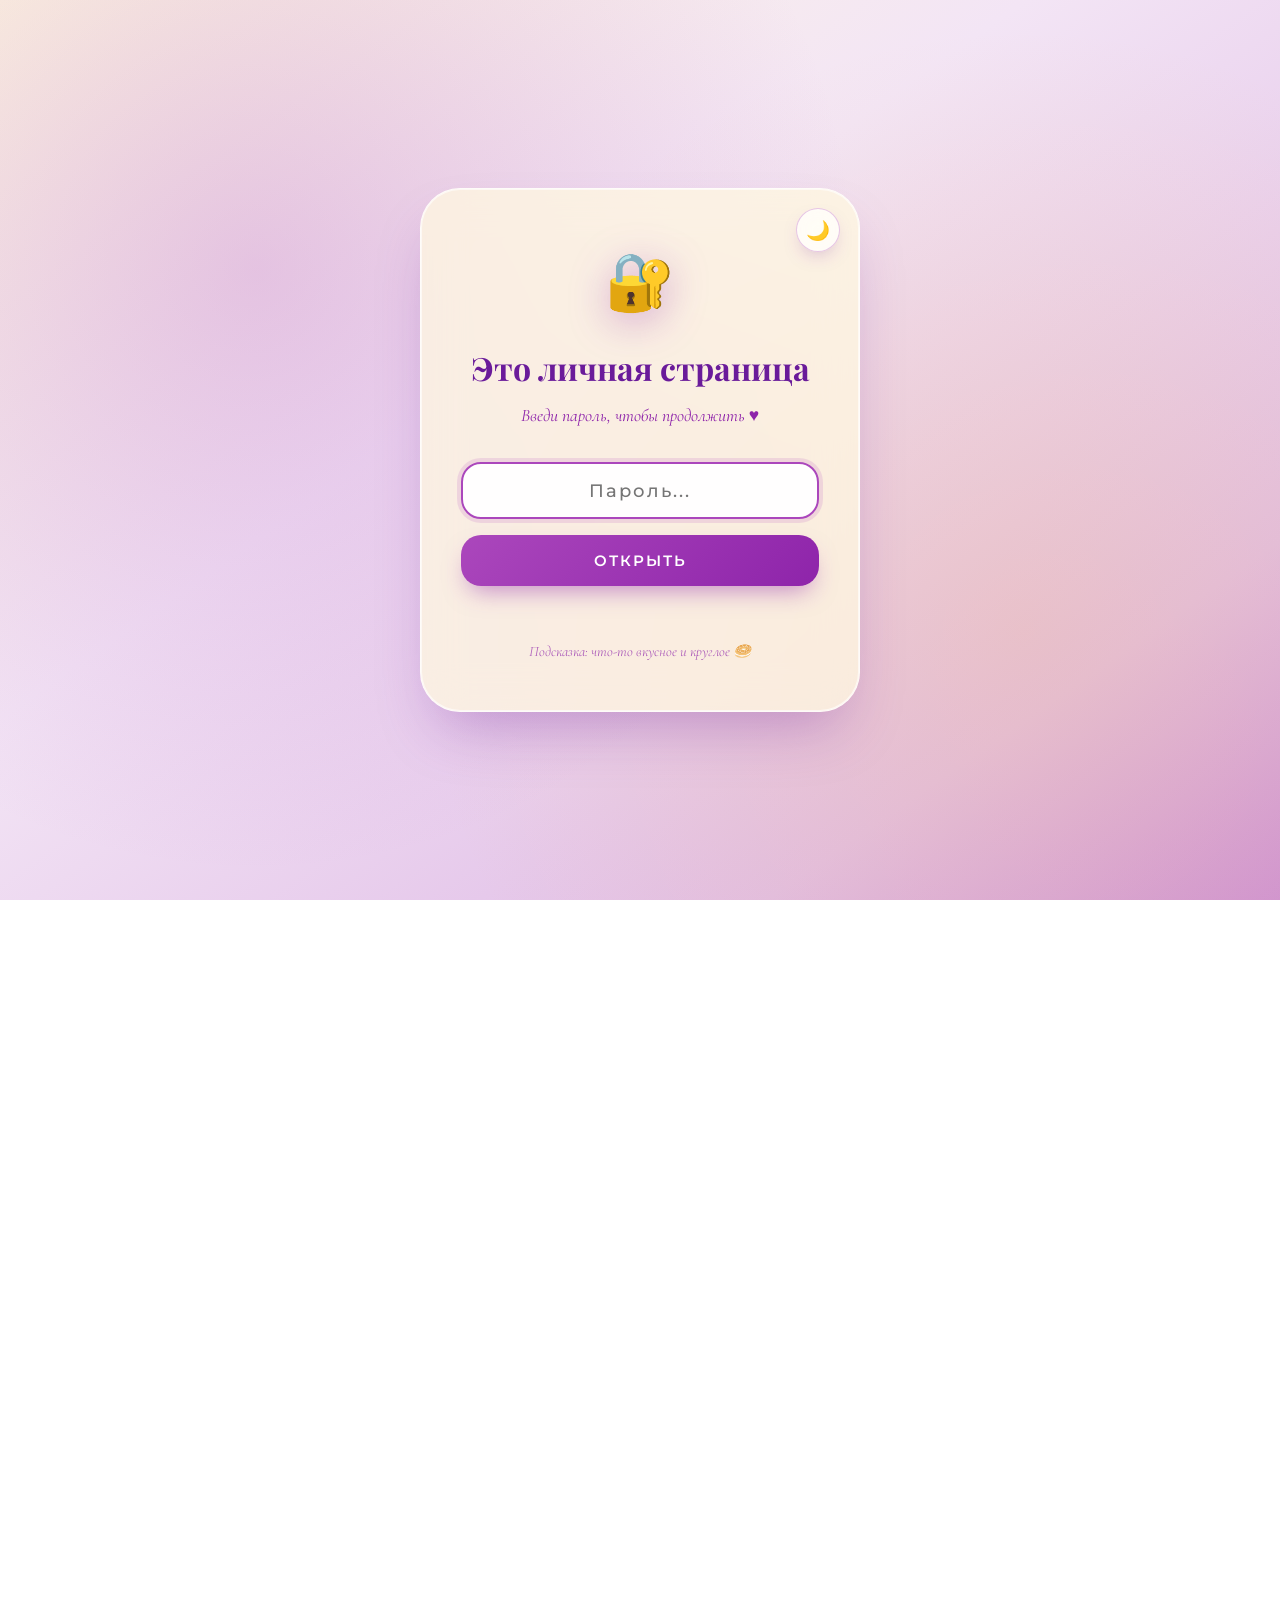
==== commit 1e7f6f0b: "Add files via upload" ====
--- a/index.html
+++ b/index.html
@@ -22,6 +22,7 @@
 
   <div class="starfield" id="starfield" aria-hidden="true"></div>
   <div class="floating-hearts" id="floatingHearts" aria-hidden="true"></div>
+  <div class="petals-bg" id="petalsBg" aria-hidden="true"></div>
   <div class="reading-progress" id="readingProgress" aria-hidden="true"></div>
 
   <!-- ЭКРАН БЛОКИРОВКИ -->
@@ -60,6 +61,9 @@
     <button data-goto="timeline">Путь</button>
     <button data-goto="moments">Моменты</button>
     <button data-goto="reasons">Почему</button>
+    <button data-goto="nicknames">Прозвища</button>
+    <button data-goto="compatibility">Совместимость</button>
+    <button data-goto="weather">Погода</button>
     <button data-goto="tenMoments">10 раз</button>
     <button data-goto="poemSection">Чувства</button>
     <button data-goto="compliment">Комплимент</button>
@@ -67,7 +71,6 @@
     <button data-goto="letterSection">Письмо</button>
     <button data-goto="secretSection">Секрет</button>
     <button data-goto="futureLetter">Будущее</button>
-    <a href="winter.html" class="winter-nav-link">❄️ Зима</a>
   </nav>
 
   <button class="theme-toggle" id="themeToggle" aria-label="Переключить тему">🌙</button>
@@ -88,6 +91,8 @@
         <div class="counter-block"><span class="counter-num" id="cMinutes">0</span><span class="counter-label">Минут</span></div>
         <div class="counter-block"><span class="counter-num" id="cSeconds">0</span><span class="counter-label">Секунд</span></div>
       </div>
+
+      <p class="visit-counter" id="visitCounter">Ты открываешь эту страницу впервые ✨</p>
 
       <div class="scroll-hint" aria-hidden="true">↓ листайте ↓</div>
     </header>
@@ -119,6 +124,86 @@
     <section class="reveal" id="reasons">
       <h2 class="section-title">За что я тебя люблю</h2>
       <div class="reasons-grid" id="reasonsGrid"></div>
+    </section>
+
+    <!-- НАШИ ПРОЗВИЩА -->
+    <section class="reveal" id="nicknames">
+      <h2 class="section-title">Наши прозвища</h2>
+      <div class="nicknames-grid">
+        <div class="nickname-card hers">
+          <div class="nickname-header">
+            <span class="nickname-icon">🐯</span>
+            <h3 class="nickname-owner">Как я называю тебя</h3>
+          </div>
+          <div class="nickname-list">
+            <div class="nickname-item">
+              <span class="nickname-emoji">🐯</span>
+              <span class="nickname-text">Тигрица</span>
+              <span class="nickname-desc">Когда ты злишься — но всё равно самая красивая</span>
+            </div>
+            <div class="nickname-item">
+              <span class="nickname-emoji">🥐</span>
+              <span class="nickname-text">Булочка</span>
+              <span class="nickname-desc">Мягкая, тёплая и сладкая</span>
+            </div>
+            <div class="nickname-item">
+              <span class="nickname-emoji">🌸</span>
+              <span class="nickname-text">Малышка</span>
+              <span class="nickname-desc">Самая нежная на свете</span>
+            </div>
+          </div>
+        </div>
+        <div class="nickname-card mine">
+          <div class="nickname-header">
+            <span class="nickname-icon">🥯</span>
+            <h3 class="nickname-owner">Как ты называешь меня</h3>
+          </div>
+          <div class="nickname-list">
+            <div class="nickname-item">
+              <span class="nickname-emoji">🥯</span>
+              <span class="nickname-text">Моё бублик</span>
+              <span class="nickname-desc">Твоё личное, только для нас двоих</span>
+            </div>
+          </div>
+        </div>
+      </div>
+    </section>
+
+    <!-- НАША СОВМЕСТИМОСТЬ -->
+    <section class="reveal" id="compatibility">
+      <h2 class="section-title">Наша совместимость</h2>
+      <div class="compat-card">
+        <p class="compat-subtitle">Нажми, чтобы узнать, насколько мы подходим друг другу ✨</p>
+        <button class="compat-btn" id="compatBtn">💜 Проверить совместимость 💜</button>
+        <div class="compat-result" id="compatResult">
+          <div class="compat-circle">
+            <svg viewBox="0 0 120 120" class="compat-svg">
+              <defs>
+                <linearGradient id="compatGrad" x1="0%" y1="0%" x2="100%" y2="100%">
+                  <stop offset="0%" stop-color="#AB47BC"/>
+                  <stop offset="50%" stop-color="#FF6B9D"/>
+                  <stop offset="100%" stop-color="#FFB74D"/>
+                </linearGradient>
+              </defs>
+              <circle cx="60" cy="60" r="52" class="compat-track"></circle>
+              <circle cx="60" cy="60" r="52" class="compat-fill" id="compatFill"></circle>
+            </svg>
+            <span class="compat-percent" id="compatPercent">0%</span>
+          </div>
+          <p class="compat-text" id="compatText"></p>
+        </div>
+      </div>
+    </section>
+
+    <!-- НАША ПОГОДА -->
+    <section class="reveal" id="weather">
+      <h2 class="section-title">Наша погода</h2>
+      <div class="weather-card" id="weatherCard">
+        <div class="weather-icon" id="weatherIcon">☀️</div>
+        <div class="weather-title" id="weatherTitle">Солнечно</div>
+        <div class="weather-text" id="weatherText">Наша погода сегодня — самая тёплая, потому что ты рядом.</div>
+        <button class="weather-refresh" id="weatherRefresh">🔄 Сменить погоду</button>
+      </div>
     </section>
 
     <section class="reveal" id="tenMoments">
@@ -241,15 +326,6 @@
       </div>
     </section>
 
-    <!-- ЗИМНИЙ ПОДАРОК -->
-    <section class="reveal" id="winterSurprise" style="text-align: center; margin: 4rem auto; max-width: 800px;">
-      <h2 class="section-title">Зимний подарок ❄️</h2>
-      <p style="font-family: 'Cormorant Garamond', serif; font-size: 1.2rem; font-style: italic; color: var(--text-accent); margin-bottom: 2rem; line-height: 1.6;">
-        У меня есть для тебя зимнее поздравление. Но оно под паролем — как настоящий подарок 🎁
-      </p>
-      <a href="winter.html" class="winter-link-btn">❄️ Открыть зимний подарок →</a>
-    </section>
-
     <footer>
       <span class="heart-icon">♥</span> Сделано с любовью для Николь <span class="heart-icon">♥</span><br>
       <span id="footerYear"></span>
@@ -273,6 +349,20 @@
       <span class="surprise-emoji" id="surpriseEmoji">💜</span>
       <p class="surprise-text" id="surpriseText"></p>
       <button class="surprise-close" id="surpriseClose">Спасибо ♥</button>
+    </div>
+  </div>
+
+  <!-- МОДАЛЬНОЕ ОКНО EASTER EGG -->
+  <div class="easter-modal" id="easterModal" role="dialog" aria-modal="true">
+    <div class="easter-card">
+      <span class="easter-emoji">🎉</span>
+      <h3 class="easter-title">Ты нашла секрет!</h3>
+      <p class="easter-text">
+        Ты самая внимательная девушка на свете. Я знал, что ты найдёшь это место 💜
+        <br><br>
+        Я люблю тебя больше, чем все звёзды на небе. Спасибо, что ты есть.
+      </p>
+      <button class="easter-close" id="easterClose">Люблю тебя ♥</button>
     </div>
   </div>
 
--- a/css/style.css
+++ b/css/style.css
@@ -76,6 +76,41 @@
 @keyframes twinkle {
   0%, 100% { opacity: 0.15; transform: scale(0.8); }
   50% { opacity: 1; transform: scale(1.2); }
+}
+
+/* ==================== ЦВЕТОЧНЫЙ ФОН ==================== */
+.petals-bg {
+  position: fixed;
+  inset: 0;
+  pointer-events: none;
+  z-index: 1;
+  overflow: hidden;
+  opacity: 1;
+  transition: opacity 0.6s ease;
+}
+
+body.dark .petals-bg { opacity: 0; }
+
+.petal {
+  position: absolute;
+  top: -60px;
+  font-size: 1.3rem;
+  animation: petalFall linear infinite;
+  user-select: none;
+  opacity: 0.7;
+}
+
+@keyframes petalFall {
+  0% {
+    transform: translateY(0) translateX(0) rotate(0deg);
+    opacity: 0;
+  }
+  10% { opacity: 0.8; }
+  90% { opacity: 0.8; }
+  100% {
+    transform: translateY(110vh) translateX(100px) rotate(540deg);
+    opacity: 0;
+  }
 }
 
 /* ==================== ПРОГРЕСС ==================== */
@@ -121,7 +156,6 @@
   opacity: 1;
 }
 
-.nav-bar a,
 .nav-bar button {
   font-family: 'Montserrat', sans-serif;
   font-size: 0.75rem;
@@ -146,21 +180,10 @@
   justify-content: center;
 }
 
-.nav-bar a:hover,
 .nav-bar button:hover {
   background: rgba(171, 71, 188, 0.15);
   color: var(--text-accent);
   transform: translateY(-1px);
-}
-
-.nav-bar a.winter-nav-link:hover {
-  background: linear-gradient(135deg, rgba(25, 118, 210, 0.15), rgba(100, 181, 246, 0.15));
-  color: #1976D2;
-}
-
-body.dark .nav-bar a.winter-nav-link:hover {
-  background: rgba(100, 181, 246, 0.25);
-  color: #BBDEFB;
 }
 
 /* ==================== ТЕМА ==================== */
@@ -350,7 +373,7 @@
   display: grid;
   grid-template-columns: repeat(4, 1fr);
   gap: 0.8rem;
-  margin: 1.5rem 0 2rem;
+  margin: 1.5rem 0 1rem;
   width: 100%;
   max-width: 560px;
 }
@@ -383,6 +406,27 @@
   color: var(--text-accent);
   margin-top: 0.4rem;
   font-weight: 500;
+}
+
+/* ==================== СЧЁТЧИК ВИЗИТОВ ==================== */
+.visit-counter {
+  font-family: 'Cormorant Garamond', serif;
+  font-size: 1rem;
+  font-style: italic;
+  color: var(--text-accent);
+  background: var(--card-bg);
+  backdrop-filter: blur(8px);
+  border: 1px solid var(--card-border);
+  border-radius: 40px;
+  padding: 0.5rem 1.5rem;
+  margin: 0.5rem 0 1rem;
+  opacity: 0.85;
+  animation: visitPulse 3s ease-in-out infinite;
+}
+
+@keyframes visitPulse {
+  0%, 100% { transform: scale(1); }
+  50% { transform: scale(1.03); }
 }
 
 .hero .scroll-hint {
@@ -763,6 +807,299 @@
   opacity: 0.9;
 }
 
+/* ==================== НАШИ ПРОЗВИЩА ==================== */
+.nicknames-grid {
+  display: grid;
+  grid-template-columns: repeat(auto-fit, minmax(300px, 1fr));
+  gap: 2rem;
+  margin-top: 2rem;
+}
+
+.nickname-card {
+  background: var(--card-bg);
+  backdrop-filter: blur(8px);
+  border-radius: 32px;
+  padding: 2rem 1.8rem;
+  border: 1px solid var(--card-border);
+  box-shadow: 0 20px 40px -15px var(--shadow-color);
+  transition: transform 0.4s ease, box-shadow 0.4s ease;
+  position: relative;
+  overflow: hidden;
+}
+
+.nickname-card:hover {
+  transform: translateY(-8px);
+  box-shadow: 0 30px 50px -15px rgba(142, 36, 170, 0.35);
+}
+
+.nickname-card.hers::before {
+  content: '';
+  position: absolute;
+  top: -50%;
+  right: -30%;
+  width: 200px;
+  height: 200px;
+  background: radial-gradient(circle, rgba(255, 107, 157, 0.2), transparent 70%);
+  pointer-events: none;
+}
+
+.nickname-card.mine::before {
+  content: '';
+  position: absolute;
+  top: -50%;
+  right: -30%;
+  width: 200px;
+  height: 200px;
+  background: radial-gradient(circle, rgba(255, 183, 77, 0.25), transparent 70%);
+  pointer-events: none;
+}
+
+.nickname-header {
+  display: flex;
+  align-items: center;
+  gap: 1rem;
+  margin-bottom: 1.5rem;
+  padding-bottom: 1rem;
+  border-bottom: 1px dashed var(--card-border);
+}
+
+.nickname-icon {
+  font-size: 2.2rem;
+  animation: nicknameFloat 3s ease-in-out infinite;
+}
+
+@keyframes nicknameFloat {
+  0%, 100% { transform: translateY(0) rotate(0deg); }
+  50% { transform: translateY(-6px) rotate(-5deg); }
+}
+
+.nickname-owner {
+  font-family: 'Playfair Display', serif;
+  font-size: 1.2rem;
+  font-weight: 600;
+  color: var(--text-title);
+  letter-spacing: 0.5px;
+}
+
+.nickname-list {
+  display: flex;
+  flex-direction: column;
+  gap: 1.2rem;
+}
+
+.nickname-item {
+  display: flex;
+  align-items: center;
+  gap: 0.9rem;
+  flex-wrap: wrap;
+}
+
+.nickname-emoji {
+  font-size: 1.6rem;
+  flex-shrink: 0;
+}
+
+.nickname-text {
+  font-family: 'Playfair Display', serif;
+  font-size: 1.35rem;
+  font-weight: 700;
+  color: var(--text-title);
+  background: linear-gradient(135deg, #AB47BC, #FFB74D);
+  -webkit-background-clip: text;
+  -webkit-text-fill-color: transparent;
+  background-clip: text;
+  flex-shrink: 0;
+}
+
+.nickname-desc {
+  flex: 1 1 100%;
+  font-family: 'Cormorant Garamond', serif;
+  font-size: 1.02rem;
+  font-style: italic;
+  color: var(--text-accent);
+  opacity: 0.85;
+  padding-left: 2.5rem;
+  line-height: 1.4;
+}
+
+/* ==================== СОВМЕСТИМОСТЬ ==================== */
+.compat-card {
+  text-align: center;
+  background: var(--card-bg);
+  backdrop-filter: blur(10px);
+  border-radius: 40px;
+  padding: 3rem 2rem;
+  border: 1px solid var(--card-border);
+  box-shadow: 0 25px 50px -20px var(--shadow-color);
+  max-width: 600px;
+  margin: 0 auto;
+}
+
+.compat-subtitle {
+  font-family: 'Cormorant Garamond', serif;
+  font-size: 1.15rem;
+  font-style: italic;
+  color: var(--text-accent);
+  margin-bottom: 1.5rem;
+}
+
+.compat-btn {
+  font-family: 'Montserrat', sans-serif;
+  font-size: 1rem;
+  font-weight: 600;
+  letter-spacing: 1.5px;
+  text-transform: uppercase;
+  padding: 1rem 2.5rem;
+  border: none;
+  border-radius: 50px;
+  background: linear-gradient(135deg, #AB47BC, #8E24AA, #FFB74D);
+  background-size: 200% 200%;
+  color: #fff;
+  cursor: pointer;
+  box-shadow: 0 15px 30px -10px rgba(142, 36, 170, 0.5);
+  transition: all 0.4s ease;
+  animation: gradientShift 4s ease infinite;
+}
+
+.compat-btn:hover {
+  transform: translateY(-4px) scale(1.05);
+  box-shadow: 0 22px 40px -12px rgba(142, 36, 170, 0.7);
+}
+
+.compat-btn:disabled {
+  opacity: 0.7;
+  cursor: wait;
+  transform: none;
+}
+
+.compat-result {
+  margin-top: 2rem;
+  opacity: 0;
+  transform: translateY(20px);
+  transition: opacity 0.8s ease, transform 0.8s ease;
+  pointer-events: none;
+}
+
+.compat-result.visible {
+  opacity: 1;
+  transform: translateY(0);
+  pointer-events: auto;
+}
+
+.compat-circle {
+  position: relative;
+  width: 180px;
+  height: 180px;
+  margin: 0 auto 1.5rem;
+}
+
+.compat-svg {
+  width: 100%;
+  height: 100%;
+  transform: rotate(-90deg);
+}
+
+.compat-track {
+  fill: none;
+  stroke: rgba(171, 71, 188, 0.15);
+  stroke-width: 10;
+}
+
+.compat-fill {
+  fill: none;
+  stroke: url(#compatGrad);
+  stroke-width: 10;
+  stroke-linecap: round;
+  stroke-dasharray: 327;
+  stroke-dashoffset: 327;
+  transition: stroke-dashoffset 2s cubic-bezier(0.22, 1, 0.36, 1);
+}
+
+.compat-percent {
+  position: absolute;
+  top: 50%;
+  left: 50%;
+  transform: translate(-50%, -50%);
+  font-family: 'Playfair Display', serif;
+  font-size: 2.4rem;
+  font-weight: 700;
+  color: var(--text-title);
+}
+
+.compat-text {
+  font-family: 'Cormorant Garamond', serif;
+  font-size: 1.2rem;
+  font-style: italic;
+  color: var(--text-main);
+  line-height: 1.6;
+}
+
+/* ==================== НАША ПОГОДА ==================== */
+.weather-card {
+  text-align: center;
+  background: var(--card-bg);
+  backdrop-filter: blur(10px);
+  border-radius: 40px;
+  padding: 3rem 2rem;
+  border: 1px solid var(--card-border);
+  box-shadow: 0 25px 50px -20px var(--shadow-color);
+  max-width: 600px;
+  margin: 0 auto;
+  transition: background 0.6s ease;
+}
+
+.weather-icon {
+  font-size: 5rem;
+  display: block;
+  margin-bottom: 1rem;
+  animation: weatherFloat 3s ease-in-out infinite;
+  transition: all 0.5s ease;
+}
+
+@keyframes weatherFloat {
+  0%, 100% { transform: translateY(0) scale(1); }
+  50% { transform: translateY(-10px) scale(1.05); }
+}
+
+.weather-title {
+  font-family: 'Playfair Display', serif;
+  font-size: 1.8rem;
+  font-weight: 700;
+  color: var(--text-title);
+  margin-bottom: 0.8rem;
+  transition: opacity 0.3s ease;
+}
+
+.weather-text {
+  font-family: 'Cormorant Garamond', serif;
+  font-size: 1.2rem;
+  font-style: italic;
+  color: var(--text-main);
+  line-height: 1.7;
+  margin-bottom: 1.5rem;
+  transition: opacity 0.3s ease;
+}
+
+.weather-refresh {
+  font-family: 'Montserrat', sans-serif;
+  font-size: 0.9rem;
+  font-weight: 600;
+  letter-spacing: 1px;
+  padding: 0.8rem 1.8rem;
+  border: 2px solid var(--accent-purple);
+  border-radius: 50px;
+  background: transparent;
+  color: var(--text-accent);
+  cursor: pointer;
+  transition: all 0.3s ease;
+}
+
+.weather-refresh:hover {
+  background: var(--accent-purple);
+  color: #fff;
+  transform: translateY(-2px);
+}
+
 /* ==================== 10 МОМЕНТОВ ==================== */
 .moments-list {
   display: flex;
@@ -1046,6 +1383,8 @@
   opacity: 1;
   transform: translateY(0);
 }
+
+
 
 /* ==================== СЕКРЕТНАЯ ВКЛАДКА ==================== */
 .secret-section {
@@ -1686,7 +2025,7 @@
   50% { transform: scale(1.25); }
 }
 
-/* ==================== МОДАЛЬНОЕ ОКНО ==================== */
+/* ==================== МОДАЛЬНОЕ ОКНО СЮРПРИЗА ==================== */
 .surprise-modal {
   position: fixed;
   inset: 0;
@@ -1750,6 +2089,104 @@
   transition: transform 0.2s, background 0.2s;
 }
 .surprise-close:hover { transform: scale(1.05); }
+
+/* ==================== EASTER EGG MODAL ==================== */
+.easter-modal {
+  position: fixed;
+  inset: 0;
+  background: rgba(40, 10, 50, 0.9);
+  backdrop-filter: blur(15px);
+  display: flex;
+  align-items: center;
+  justify-content: center;
+  z-index: 2001;
+  opacity: 0;
+  visibility: hidden;
+  transition: opacity 0.5s, visibility 0.5s;
+  padding: 1.5rem;
+}
+
+.easter-modal.active {
+  opacity: 1;
+  visibility: visible;
+}
+
+.easter-card {
+  background: linear-gradient(160deg, #FFF8E1, #F3E5F5, #E1BEE7);
+  border-radius: 30px;
+  padding: 3rem 2.5rem;
+  max-width: 520px;
+  width: 100%;
+  text-align: center;
+  box-shadow: 0 30px 60px rgba(0,0,0,0.5);
+  border: 3px solid var(--accent-gold);
+  transform: scale(0.7) rotate(-3deg);
+  transition: transform 0.5s cubic-bezier(0.34, 1.56, 0.64, 1);
+  position: relative;
+  overflow: hidden;
+}
+
+.easter-card::before {
+  content: '';
+  position: absolute;
+  inset: 0;
+  background: radial-gradient(circle at 50% 0%, rgba(255, 183, 77, 0.3), transparent 60%);
+  pointer-events: none;
+}
+
+.easter-modal.active .easter-card {
+  transform: scale(1) rotate(0deg);
+}
+
+.easter-emoji {
+  font-size: 5rem;
+  display: block;
+  margin-bottom: 1rem;
+  animation: easterBounce 0.8s ease-in-out infinite alternate;
+}
+
+@keyframes easterBounce {
+  0% { transform: translateY(0) scale(1) rotate(-5deg); }
+  100% { transform: translateY(-15px) scale(1.1) rotate(5deg); }
+}
+
+.easter-title {
+  font-family: 'Playfair Display', serif;
+  font-size: 2rem;
+  font-weight: 700;
+  color: var(--text-title);
+  margin-bottom: 1rem;
+  text-shadow: 0 2px 10px rgba(171, 71, 188, 0.3);
+}
+
+.easter-text {
+  font-family: 'Cormorant Garamond', serif;
+  font-size: 1.3rem;
+  font-style: italic;
+  color: #4A2C5A;
+  line-height: 1.7;
+  margin-bottom: 1.8rem;
+}
+
+.easter-close {
+  background: linear-gradient(135deg, #AB47BC, #8E24AA);
+  color: #fff;
+  border: none;
+  border-radius: 40px;
+  padding: 0.9rem 2.2rem;
+  font-family: 'Montserrat', sans-serif;
+  font-size: 1rem;
+  font-weight: 600;
+  letter-spacing: 1px;
+  cursor: pointer;
+  transition: transform 0.2s, box-shadow 0.2s;
+  box-shadow: 0 12px 25px -8px rgba(142, 36, 170, 0.6);
+}
+
+.easter-close:hover {
+  transform: scale(1.05) translateY(-2px);
+  box-shadow: 0 18px 30px -10px rgba(142, 36, 170, 0.8);
+}
 
 /* ==================== ЭКРАН БЛОКИРОВКИ ==================== */
 .lock-screen {
@@ -1932,7 +2369,7 @@
 
 body.locked { overflow: hidden; }
 
-body.locked > *:not(.lock-screen):not(.welcome-confetti):not(.starfield) {
+body.locked > *:not(.lock-screen):not(.welcome-confetti):not(.starfield):not(.petals-bg) {
   opacity: 0;
   pointer-events: none;
 }
@@ -2135,48 +2572,11 @@
   }
 }
 
-/* ==================== КНОПКА ЗИМНЕГО ПОДАРКА ==================== */
-.winter-link-btn {
-  display: inline-flex;
-  align-items: center;
-  gap: 0.6rem;
-  font-family: 'Montserrat', sans-serif;
-  font-size: 0.9rem;
-  font-weight: 600;
-  letter-spacing: 1.5px;
-  text-transform: uppercase;
-  padding: 1rem 2.2rem;
-  border: none;
-  border-radius: 50px;
-  background: linear-gradient(135deg, #1976D2, #64B5F6);
-  background-size: 200% 200%;
-  color: #fff;
-  text-decoration: none;
-  cursor: pointer;
-  transition: all 0.3s ease;
-  box-shadow: 0 12px 25px -8px rgba(25, 118, 210, 0.5);
-  animation: winterBtnGradient 4s ease infinite;
-}
-
-@keyframes winterBtnGradient {
-  0%, 100% { background-position: 0% 50%; }
-  50% { background-position: 100% 50%; }
-}
-
-.winter-link-btn:hover {
-  transform: translateY(-3px) scale(1.03);
-  box-shadow: 0 18px 35px -10px rgba(25, 118, 210, 0.7);
-}
-
-.winter-link-btn:active {
-  transform: translateY(-1px);
-}
-
 /* ==================== АДАПТИВНОСТЬ ==================== */
 @media (max-width: 768px) {
   section { padding: 3rem 1rem; }
   .nav-bar { top: 0.5rem; padding: 0.4rem 0.6rem; }
-  .nav-bar a, .nav-bar button { font-size: 0.68rem; padding: 0.35rem 0.65rem; }
+  .nav-bar button { font-size: 0.68rem; padding: 0.35rem 0.65rem; }
   .theme-toggle { top: 4.5rem; right: 0.8rem; width: 40px; height: 40px; font-size: 1rem; }
   .first-meeting { flex-direction: column; padding: 2rem 1.2rem; }
   .photo-frame { transform: rotate(0deg); }
@@ -2203,7 +2603,19 @@
   .game-area { height: 280px; }
   .game-stat-value { font-size: 1.5rem; }
   .secret-paper { padding: 1.8rem 1.2rem; }
-}
+
+  .nicknames-grid { grid-template-columns: 1fr; gap: 1.5rem; }
+  .nickname-card { padding: 1.5rem 1.3rem; }
+  .nickname-text { font-size: 1.15rem; }
+  .nickname-desc { padding-left: 2rem; font-size: 0.95rem; }
+
+  .compat-circle { width: 150px; height: 150px; }
+  .compat-percent { font-size: 2rem; }
+  .compat-card { padding: 2rem 1.4rem; }
+
+  .weather-icon { font-size: 4rem; }
+  .weather-title { font-size: 1.5rem; }
+  .weather-text { font-size: 1.05rem; }
 
 @media (max-width: 480px) {
   .hero h1 { font-size: 1.8rem; }
@@ -2238,4 +2650,20 @@
   .love-heart { font-size: 0.9rem; }
   .love-text { font-size: 1.1rem; letter-spacing: 2px; }
   .love-skip-btn { font-size: 0.75rem; padding: 0.6rem 1.5rem; }
+
+  .visit-counter { font-size: 0.9rem; padding: 0.4rem 1.1rem; }
+
+  .nickname-icon { font-size: 1.8rem; }
+  .nickname-owner { font-size: 1.05rem; }
+  .nickname-text { font-size: 1.05rem; }
+  .nickname-emoji { font-size: 1.3rem; }
+
+  .easter-card { padding: 2.2rem 1.5rem; border-radius: 24px; }
+  .easter-emoji { font-size: 3.5rem; }
+  .easter-title { font-size: 1.5rem; }
+  .easter-text { font-size: 1.05rem; }
+
+  .compat-circle { width: 130px; height: 130px; }
+  .compat-percent { font-size: 1.7rem; }
+  .compat-btn { font-size: 0.85rem; padding: 0.85rem 1.8rem; }
 }
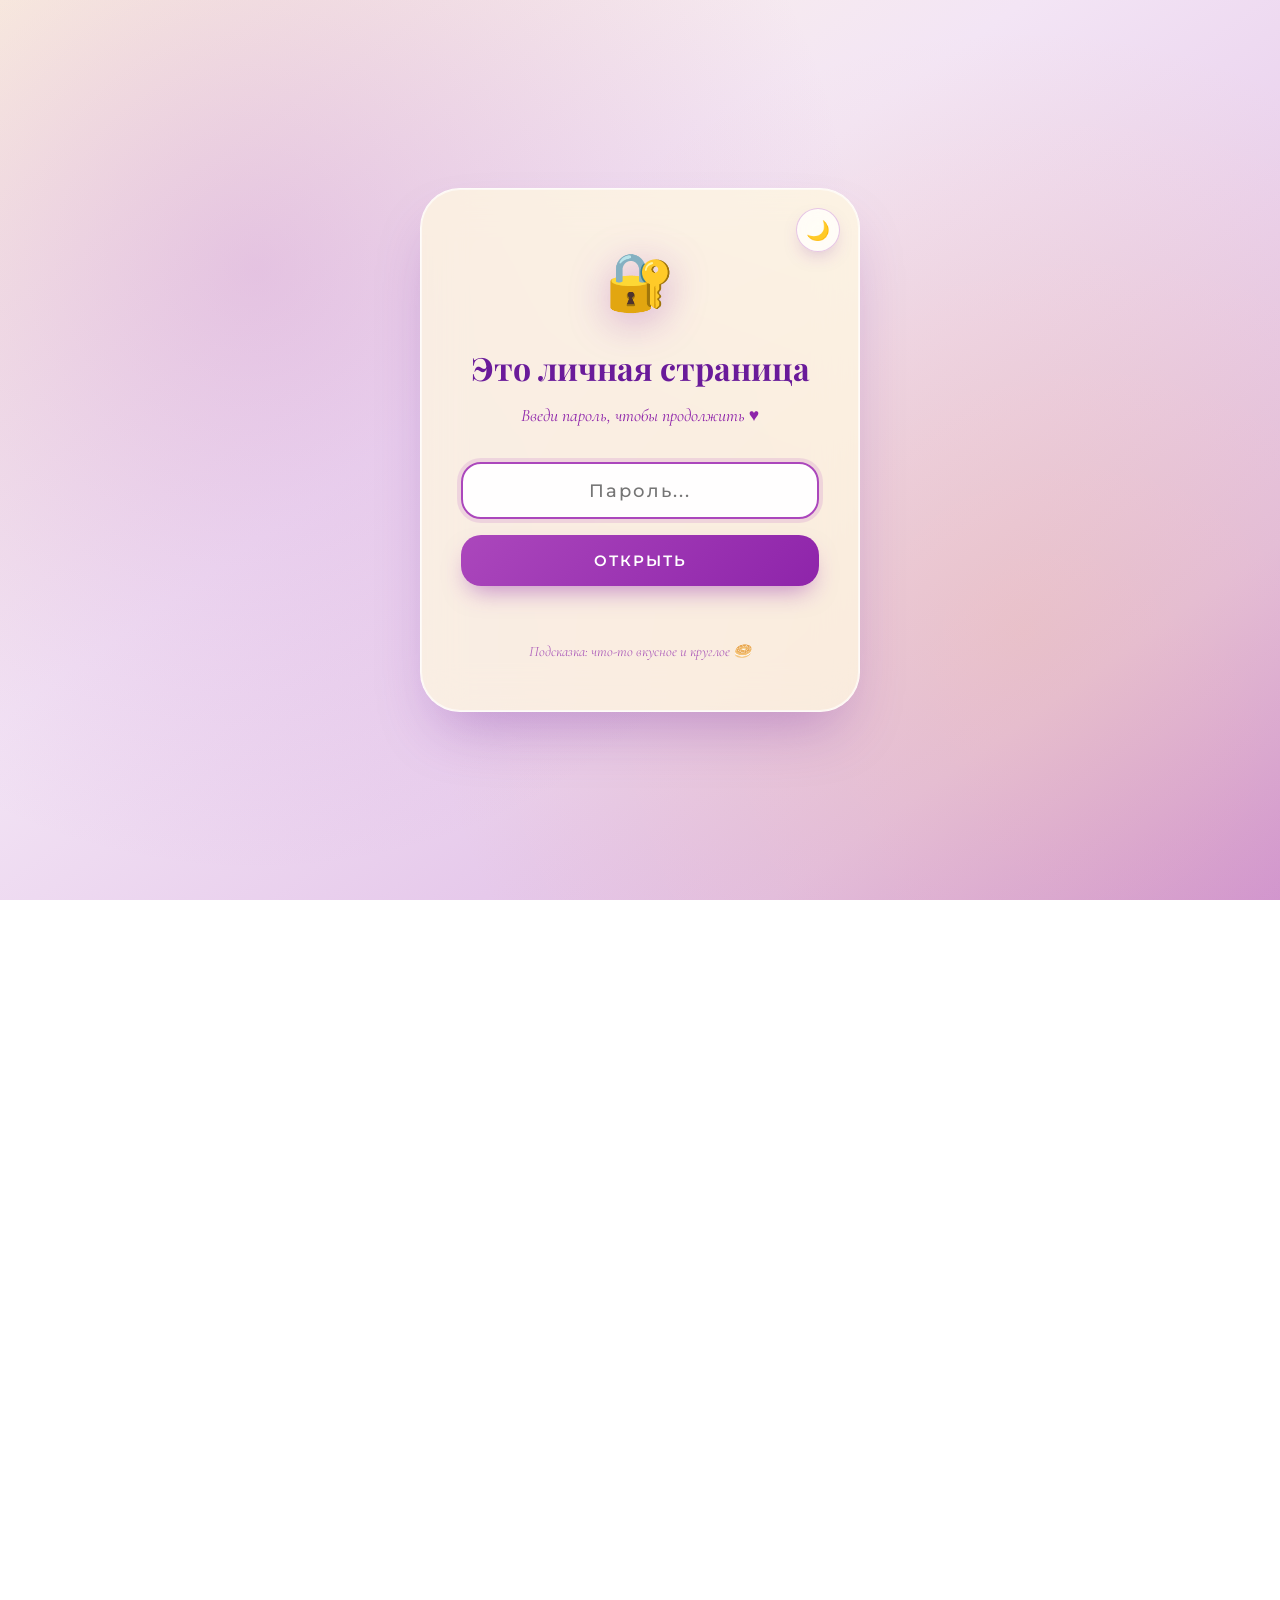
==== commit 038ee88b: "Add files via upload" ====
--- a/index.html
+++ b/index.html
@@ -61,6 +61,7 @@
     <button data-goto="timeline">Путь</button>
     <button data-goto="moments">Моменты</button>
     <button data-goto="reasons">Почему</button>
+    <button data-goto="hundredReasons">100 причин</button>
     <button data-goto="nicknames">Прозвища</button>
     <button data-goto="compatibility">Совместимость</button>
     <button data-goto="weather">Погода</button>
@@ -124,6 +125,28 @@
     <section class="reveal" id="reasons">
       <h2 class="section-title">За что я тебя люблю</h2>
       <div class="reasons-grid" id="reasonsGrid"></div>
+    </section>
+
+    <!-- 100 ПРИЧИН -->
+    <section class="reveal" id="hundredReasons">
+      <h2 class="section-title">100 причин, почему я тебя люблю</h2>
+      <p class="hundred-subtitle">Каждая — про тебя. Открой их все, если сможешь 💜</p>
+
+      <div class="hundred-progress-wrap">
+        <div class="hundred-progress">
+          <div class="hundred-progress-bar" id="hundredProgressBar"></div>
+          <span class="hundred-progress-text" id="hundredProgressText">0 из 100</span>
+        </div>
+        <p class="hundred-progress-level" id="hundredProgressLevel">Только начинаем ✨</p>
+        <p class="hundred-progress-remaining" id="hundredProgressRemaining">Осталось открыть: 100</p>
+      </div>
+
+      <div class="hundred-grid" id="hundredGrid"></div>
+
+      <div class="hundred-actions">
+        <button class="hundred-btn" id="hundredRandom">🎲 Открыть случайную</button>
+        <button class="hundred-btn secondary" id="hundredShowAll">Показать все 💜</button>
+      </div>
     </section>
 
     <!-- НАШИ ПРОЗВИЩА -->
--- a/css/style.css
+++ b/css/style.css
@@ -807,7 +807,519 @@
   opacity: 0.9;
 }
 
-/* ==================== НАШИ ПРОЗВИЩА ==================== */
+/* ==================== 100 ПРИЧИН ==================== */
+.hundred-subtitle {
+  text-align: center;
+  font-family: 'Cormorant Garamond', serif;
+  font-size: 1.2rem;
+  font-style: italic;
+  color: var(--text-accent);
+  margin-top: -1.5rem;
+  margin-bottom: 2rem;
+  opacity: 0.85;
+}
+
+/* ---------- Прогресс ---------- */
+.hundred-progress-wrap {
+  max-width: 560px;
+  margin: 0 auto 2.5rem;
+  text-align: center;
+}
+
+.hundred-progress {
+  position: relative;
+  height: 34px;
+  background: var(--card-bg);
+  border: 1px solid var(--card-border);
+  border-radius: 34px;
+  overflow: hidden;
+  backdrop-filter: blur(8px);
+  box-shadow: 0 10px 25px -12px var(--shadow-color);
+}
+
+.hundred-progress-bar {
+  position: absolute;
+  left: 0;
+  top: 0;
+  bottom: 0;
+  width: 0%;
+  background: linear-gradient(90deg, #AB47BC, #FF6B9D, #FFB74D);
+  background-size: 200% 200%;
+  border-radius: 34px;
+  transition: width 0.7s cubic-bezier(0.22, 1, 0.36, 1);
+  animation: gradientShift 4s ease infinite;
+  box-shadow: 0 0 20px rgba(171, 71, 188, 0.5);
+}
+
+.hundred-progress-text {
+  position: relative;
+  z-index: 2;
+  display: flex;
+  align-items: center;
+  justify-content: center;
+  height: 100%;
+  font-family: 'Montserrat', sans-serif;
+  font-size: 0.85rem;
+  font-weight: 600;
+  letter-spacing: 1.5px;
+  color: var(--text-title);
+  text-shadow: 0 1px 2px rgba(255, 255, 255, 0.6);
+}
+
+body.dark .hundred-progress-text {
+  text-shadow: 0 1px 2px rgba(0, 0, 0, 0.6);
+}
+
+.hundred-progress-level {
+  font-family: 'Playfair Display', serif;
+  font-size: 1.1rem;
+  font-style: italic;
+  color: var(--text-title);
+  margin-top: 0.8rem;
+  letter-spacing: 0.5px;
+  transition: all 0.4s ease;
+}
+
+.hundred-progress-remaining {
+  font-family: 'Cormorant Garamond', serif;
+  font-size: 0.95rem;
+  font-style: italic;
+  color: var(--text-accent);
+  margin-top: 0.3rem;
+  opacity: 0.8;
+}
+
+/* ---------- Сетка карточек ---------- */
+.hundred-grid {
+  display: grid;
+  grid-template-columns: repeat(auto-fill, minmax(240px, 1fr));
+  gap: 1rem;
+  margin-bottom: 2.5rem;
+}
+
+/* ---------- Карточка с рубашкой ---------- */
+.hundred-card {
+  perspective: 1000px;
+  height: 130px;
+  cursor: pointer;
+  opacity: 0;
+  transform: translateY(20px);
+  animation: hundredCardIn 0.5s ease forwards;
+}
+
+@keyframes hundredCardIn {
+  to { opacity: 1; transform: translateY(0); }
+}
+
+.hundred-card-inner {
+  position: relative;
+  width: 100%;
+  height: 100%;
+  transition: transform 0.8s cubic-bezier(0.22, 1, 0.36, 1);
+  transform-style: preserve-3d;
+}
+
+.hundred-card.opened .hundred-card-inner {
+  transform: rotateY(180deg);
+}
+
+/* Лицевая (закрытая) */
+.hundred-face {
+  position: absolute;
+  inset: 0;
+  backface-visibility: hidden;
+  -webkit-backface-visibility: hidden;
+  border-radius: 20px;
+  display: flex;
+  flex-direction: column;
+  align-items: center;
+  justify-content: center;
+  padding: 1rem;
+  box-shadow: 0 12px 28px -10px var(--shadow-color);
+  transition: transform 0.3s ease, box-shadow 0.3s ease;
+}
+
+.hundred-front {
+  background: linear-gradient(135deg, #AB47BC 0%, #8E24AA 50%, #6A1B9A 100%);
+  border: 1px solid rgba(255, 255, 255, 0.2);
+  color: #fff;
+  position: relative;
+  overflow: hidden;
+}
+
+.hundred-front::before {
+  content: '';
+  position: absolute;
+  top: -50%;
+  right: -50%;
+  width: 200%;
+  height: 200%;
+  background: radial-gradient(circle, rgba(255, 255, 255, 0.15), transparent 60%);
+  opacity: 0;
+  transition: opacity 0.4s ease;
+  pointer-events: none;
+}
+
+.hundred-card:hover .hundred-front::before {
+  opacity: 1;
+}
+
+.hundred-card:hover .hundred-front {
+  box-shadow: 0 20px 40px -12px rgba(142, 36, 170, 0.7);
+}
+
+.hundred-front-num {
+  font-family: 'Playfair Display', serif;
+  font-size: 2rem;
+  font-weight: 700;
+  color: #fff;
+  line-height: 1;
+  text-shadow: 0 2px 10px rgba(0, 0, 0, 0.3);
+}
+
+.hundred-front-emoji {
+  font-size: 1.6rem;
+  margin-top: 0.5rem;
+  display: block;
+  animation: hundredEmojiFloat 3s ease-in-out infinite;
+  filter: drop-shadow(0 4px 8px rgba(0, 0, 0, 0.2));
+}
+
+@keyframes hundredEmojiFloat {
+  0%, 100% { transform: translateY(0) rotate(0deg); }
+  50% { transform: translateY(-4px) rotate(-5deg); }
+}
+
+.hundred-front-hint {
+  font-family: 'Cormorant Garamond', serif;
+  font-size: 0.85rem;
+  font-style: italic;
+  color: rgba(255, 255, 255, 0.7);
+  margin-top: 0.4rem;
+}
+
+/* Обратная (открытая) */
+.hundred-back {
+  background: linear-gradient(135deg, #FFF8E1 0%, #F3E5F5 100%);
+  border: 1px solid rgba(171, 71, 188, 0.3);
+  color: var(--text-main);
+  transform: rotateY(180deg);
+  text-align: center;
+  position: relative;
+}
+
+body.dark .hundred-back {
+  background: linear-gradient(135deg, #2A1835 0%, #3D1B4D 100%);
+  border-color: rgba(200, 150, 220, 0.35);
+}
+
+.hundred-back::before {
+  content: '♥';
+  position: absolute;
+  top: 0.5rem;
+  right: 0.8rem;
+  font-size: 1rem;
+  color: var(--accent-gold);
+  opacity: 0.7;
+}
+
+.hundred-back-num {
+  font-family: 'Playfair Display', serif;
+  font-size: 0.8rem;
+  font-weight: 700;
+  color: var(--accent-gold);
+  letter-spacing: 2px;
+  margin-bottom: 0.4rem;
+  text-transform: uppercase;
+}
+
+.hundred-back-text {
+  font-family: 'Cormorant Garamond', serif;
+  font-size: 1.05rem;
+  line-height: 1.35;
+  color: var(--text-main);
+  font-weight: 500;
+}
+
+/* ---------- Секретные карточки ---------- */
+.hundred-card.secret .hundred-front {
+  background: linear-gradient(135deg, #6A1B9A 0%, #4A148C 50%, #311B92 100%);
+  border: 1px solid rgba(255, 215, 0, 0.4);
+  box-shadow: 0 12px 28px -10px rgba(74, 20, 140, 0.5),
+              inset 0 0 20px rgba(255, 215, 0, 0.15);
+  position: relative;
+}
+
+.hundred-card.secret .hundred-front::after {
+  content: '';
+  position: absolute;
+  inset: 0;
+  border-radius: 20px;
+  background: radial-gradient(circle at 50% 50%, rgba(255, 215, 0, 0.15), transparent 70%);
+  animation: secretGlow 2.5s ease-in-out infinite alternate;
+  pointer-events: none;
+}
+
+@keyframes secretGlow {
+  0% { opacity: 0.4; }
+  100% { opacity: 1; }
+}
+
+.hundred-card.secret .hundred-front-num {
+  color: #FFD700;
+  text-shadow: 0 0 15px rgba(255, 215, 0, 0.8);
+}
+
+.hundred-card.secret .hundred-front-emoji {
+  color: #FFD700;
+  font-size: 2rem;
+  animation: secretPulse 1.5s ease-in-out infinite;
+}
+
+@keyframes secretPulse {
+  0%, 100% { transform: scale(1); filter: drop-shadow(0 0 8px rgba(255, 215, 0, 0.6)); }
+  50% { transform: scale(1.15); filter: drop-shadow(0 0 15px rgba(255, 215, 0, 0.9)); }
+}
+
+.hundred-card.secret .hundred-front-hint {
+  color: rgba(255, 215, 0, 0.85);
+  font-weight: 500;
+  letter-spacing: 0.5px;
+}
+
+.hundred-card.secret:hover .hundred-front {
+  box-shadow: 0 20px 40px -12px rgba(255, 215, 0, 0.5),
+              inset 0 0 30px rgba(255, 215, 0, 0.25);
+}
+
+.hundred-card.secret.locked-secret {
+  cursor: not-allowed;
+}
+
+.hundred-card.secret .hundred-back {
+  background: linear-gradient(135deg, #FFF9C4 0%, #FFF3E0 50%, #FCE4EC 100%);
+  border: 2px solid var(--accent-gold);
+  box-shadow: 0 12px 28px -10px rgba(255, 183, 77, 0.5);
+}
+
+body.dark .hundred-card.secret .hundred-back {
+  background: linear-gradient(135deg, #3D1B4D 0%, #4A2361 50%, #5A2870 100%);
+  border-color: var(--accent-gold);
+}
+
+.hundred-card.secret .hundred-back::before {
+  content: '⭐';
+  color: #FFD700;
+  font-size: 1.1rem;
+}
+
+.hundred-card.secret .hundred-back-num {
+  color: #FF8F00;
+  font-weight: 700;
+}
+
+body.dark .hundred-card.secret .hundred-back-num {
+  color: #FFB74D;
+}
+
+.hundred-card.denied {
+  animation: secretDenied 0.5s ease;
+}
+
+@keyframes secretDenied {
+  0%, 100% { transform: translateX(0); }
+  20% { transform: translateX(-8px); }
+  40% { transform: translateX(8px); }
+  60% { transform: translateX(-5px); }
+  80% { transform: translateX(5px); }
+}
+
+.hundred-secret-hint {
+  text-align: center;
+  font-family: 'Cormorant Garamond', serif;
+  font-size: 1rem;
+  font-style: italic;
+  color: var(--text-accent);
+  margin-top: 1rem;
+  margin-bottom: 1.5rem;
+  opacity: 0;
+  transition: opacity 0.6s ease;
+  padding: 0 1rem;
+}
+
+.hundred-secret-hint.visible {
+  opacity: 1;
+}
+
+.hundred-secret-hint strong {
+  color: var(--accent-gold);
+  font-weight: 600;
+}
+
+/* ---------- Кнопки ---------- */
+.hundred-actions {
+  display: flex;
+  justify-content: center;
+  gap: 1rem;
+  flex-wrap: wrap;
+}
+
+.hundred-btn {
+  font-family: 'Montserrat', sans-serif;
+  font-size: 0.9rem;
+  font-weight: 600;
+  letter-spacing: 1.5px;
+  text-transform: uppercase;
+  padding: 1rem 2.2rem;
+  border: none;
+  border-radius: 50px;
+  background: linear-gradient(135deg, #AB47BC, #8E24AA, #FFB74D);
+  background-size: 200% 200%;
+  color: #fff;
+  cursor: pointer;
+  box-shadow: 0 15px 30px -10px rgba(142, 36, 170, 0.5);
+  transition: all 0.4s ease;
+  animation: gradientShift 4s ease infinite;
+}
+
+.hundred-btn:hover {
+  transform: translateY(-3px) scale(1.03);
+  box-shadow: 0 22px 40px -12px rgba(142, 36, 170, 0.7);
+}
+
+.hundred-btn.secondary {
+  background: transparent;
+  border: 2px solid var(--accent-purple);
+  color: var(--text-accent);
+  animation: none;
+  box-shadow: none;
+}
+
+.hundred-btn.secondary:hover {
+  background: var(--accent-purple);
+  color: #fff;
+  box-shadow: 0 12px 25px -8px rgba(142, 36, 170, 0.5);
+}
+
+.hundred-btn:disabled {
+  opacity: 0.5;
+  cursor: default;
+  transform: none;
+}
+
+/* ---------- Попап случайной причины ---------- */
+.reason-popup {
+  position: fixed;
+  top: 50%;
+  left: 50%;
+  transform: translate(-50%, -50%) scale(0.7) rotate(-5deg);
+  background: linear-gradient(135deg, #FFF8E1, #F3E5F5, #E1BEE7);
+  border: 3px solid var(--accent-gold);
+  border-radius: 30px;
+  padding: 2.5rem 2rem;
+  max-width: 90vw;
+  width: 500px;
+  box-shadow: 0 40px 80px -20px rgba(106, 27, 154, 0.6);
+  z-index: 2500;
+  transition: transform 0.5s cubic-bezier(0.34, 1.56, 0.64, 1), opacity 0.4s ease;
+  opacity: 0;
+  pointer-events: none;
+  text-align: center;
+}
+
+.reason-popup.visible {
+  transform: translate(-50%, -50%) scale(1) rotate(0deg);
+  opacity: 1;
+  pointer-events: auto;
+}
+
+body.dark .reason-popup {
+  background: linear-gradient(135deg, #2A1835, #3D1B4D, #4A2361);
+  border-color: var(--accent-gold);
+}
+
+.reason-popup::before {
+  content: '💜';
+  position: absolute;
+  top: -22px;
+  left: 50%;
+  transform: translateX(-50%);
+  font-size: 2.5rem;
+  filter: drop-shadow(0 5px 10px rgba(171, 71, 188, 0.5));
+}
+
+.reason-popup-num {
+  font-family: 'Playfair Display', serif;
+  font-size: 0.9rem;
+  font-weight: 700;
+  color: var(--accent-gold);
+  letter-spacing: 2px;
+  text-transform: uppercase;
+  margin-bottom: 1rem;
+}
+
+.reason-popup-text {
+  font-family: 'Cormorant Garamond', serif;
+  font-size: 1.5rem;
+  font-style: italic;
+  color: var(--text-main);
+  line-height: 1.5;
+  margin-bottom: 1rem;
+}
+
+.reason-popup-heart {
+  font-size: 1.6rem;
+  color: #FF6B9D;
+  display: inline-block;
+  animation: hundredHeartBeat 1.5s ease-in-out infinite;
+}
+
+@keyframes hundredHeartBeat {
+  0%, 100% { transform: scale(1); }
+  50% { transform: scale(1.25); }
+}
+
+.reason-popup-close {
+  position: absolute;
+  top: 0.8rem;
+  right: 1rem;
+  background: none;
+  border: none;
+  font-size: 1.8rem;
+  color: var(--text-accent);
+  cursor: pointer;
+  line-height: 1;
+  padding: 0.3rem;
+  transition: transform 0.2s;
+}
+
+.reason-popup-close:hover {
+  transform: scale(1.2) rotate(90deg);
+  color: var(--accent-gold);
+}
+
+.secret-popup-badge {
+  display: inline-block;
+  font-family: 'Montserrat', sans-serif;
+  font-size: 0.75rem;
+  font-weight: 700;
+  letter-spacing: 2px;
+  text-transform: uppercase;
+  color: var(--accent-gold);
+  background: rgba(255, 183, 77, 0.15);
+  border: 1px solid var(--accent-gold);
+  border-radius: 30px;
+  padding: 0.35rem 1rem;
+  margin-bottom: 1rem;
+  animation: secretBadgePulse 1.5s ease-in-out infinite;
+}
+
+@keyframes secretBadgePulse {
+  0%, 100% { transform: scale(1); }
+  50% { transform: scale(1.05); }
+}
+
+/* ==================== ПРОЗВИЩА ==================== */
 .nicknames-grid {
   display: grid;
   grid-template-columns: repeat(auto-fit, minmax(300px, 1fr));
@@ -1034,7 +1546,7 @@
   line-height: 1.6;
 }
 
-/* ==================== НАША ПОГОДА ==================== */
+/* ==================== ПОГОДА ==================== */
 .weather-card {
   text-align: center;
   background: var(--card-bg);
@@ -1383,8 +1895,6 @@
   opacity: 1;
   transform: translateY(0);
 }
-
-
 
 /* ==================== СЕКРЕТНАЯ ВКЛАДКА ==================== */
 .secret-section {
@@ -2604,6 +3114,22 @@
   .game-stat-value { font-size: 1.5rem; }
   .secret-paper { padding: 1.8rem 1.2rem; }
 
+  .hundred-grid {
+    grid-template-columns: repeat(auto-fill, minmax(160px, 1fr));
+    gap: 0.7rem;
+  }
+  .hundred-card { height: 110px; }
+  .hundred-front-num { font-size: 1.6rem; }
+  .hundred-front-emoji { font-size: 1.2rem; }
+  .hundred-front-hint { font-size: 0.75rem; }
+  .hundred-back-text { font-size: 0.95rem; }
+  .hundred-back-num { font-size: 0.7rem; }
+  .hundred-btn { font-size: 0.78rem; padding: 0.85rem 1.5rem; }
+  .hundred-subtitle { font-size: 1.05rem; }
+  .hundred-progress-level { font-size: 1rem; }
+  .reason-popup { padding: 2rem 1.5rem 1.8rem; }
+  .reason-popup-text { font-size: 1.25rem; }
+
   .nicknames-grid { grid-template-columns: 1fr; gap: 1.5rem; }
   .nickname-card { padding: 1.5rem 1.3rem; }
   .nickname-text { font-size: 1.15rem; }
@@ -2616,6 +3142,7 @@
   .weather-icon { font-size: 4rem; }
   .weather-title { font-size: 1.5rem; }
   .weather-text { font-size: 1.05rem; }
+}
 
 @media (max-width: 480px) {
   .hero h1 { font-size: 1.8rem; }
@@ -2653,6 +3180,23 @@
 
   .visit-counter { font-size: 0.9rem; padding: 0.4rem 1.1rem; }
 
+  .hundred-grid {
+    grid-template-columns: repeat(2, 1fr);
+    gap: 0.6rem;
+  }
+  .hundred-card { height: 100px; }
+  .hundred-front-num { font-size: 1.4rem; }
+  .hundred-front-emoji { font-size: 1rem; margin-top: 0.3rem; }
+  .hundred-front-hint { font-size: 0.7rem; }
+  .hundred-back-text { font-size: 0.85rem; line-height: 1.3; }
+  .hundred-back-num { font-size: 0.65rem; letter-spacing: 1px; }
+  .hundred-actions { flex-direction: column; }
+  .hundred-btn { width: 100%; }
+  .hundred-progress { height: 30px; }
+  .hundred-progress-text { font-size: 0.75rem; }
+  .reason-popup { padding: 1.8rem 1.2rem 1.5rem; }
+  .reason-popup-text { font-size: 1.1rem; }
+
   .nickname-icon { font-size: 1.8rem; }
   .nickname-owner { font-size: 1.05rem; }
   .nickname-text { font-size: 1.05rem; }
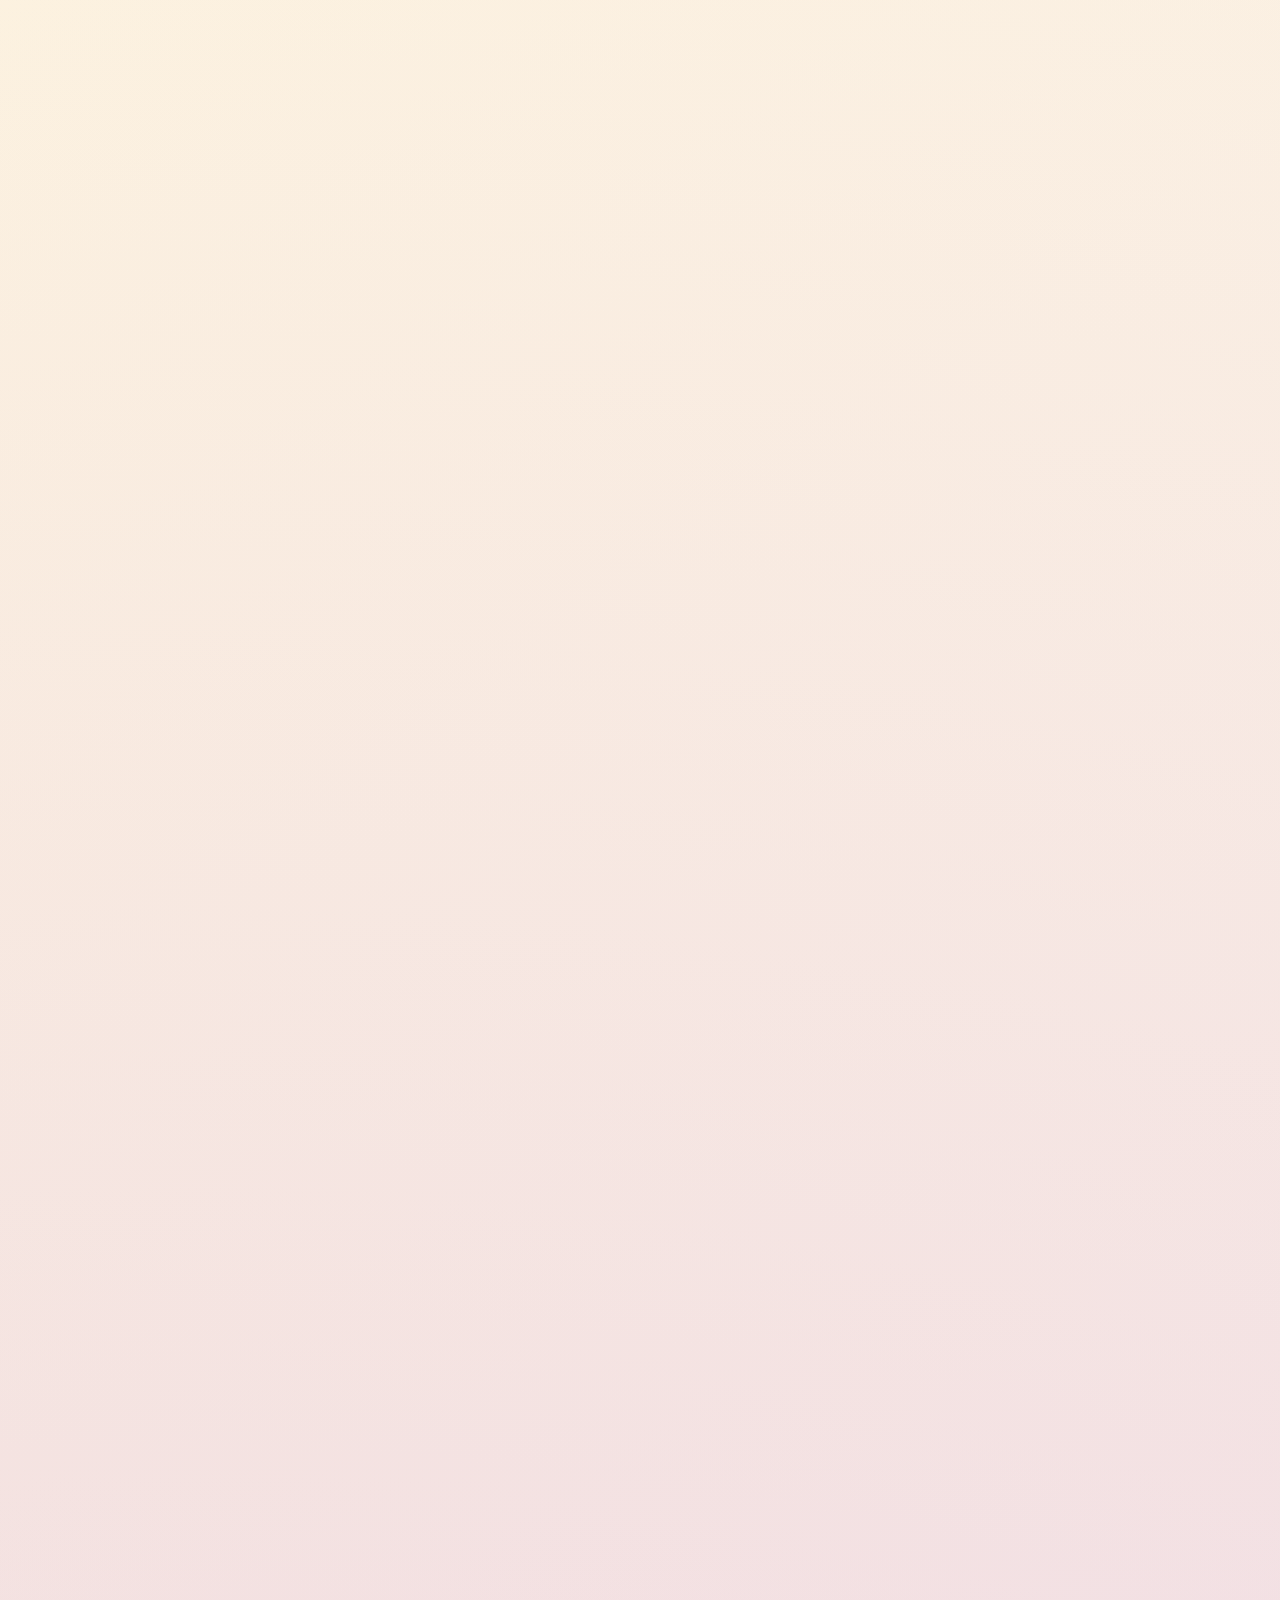
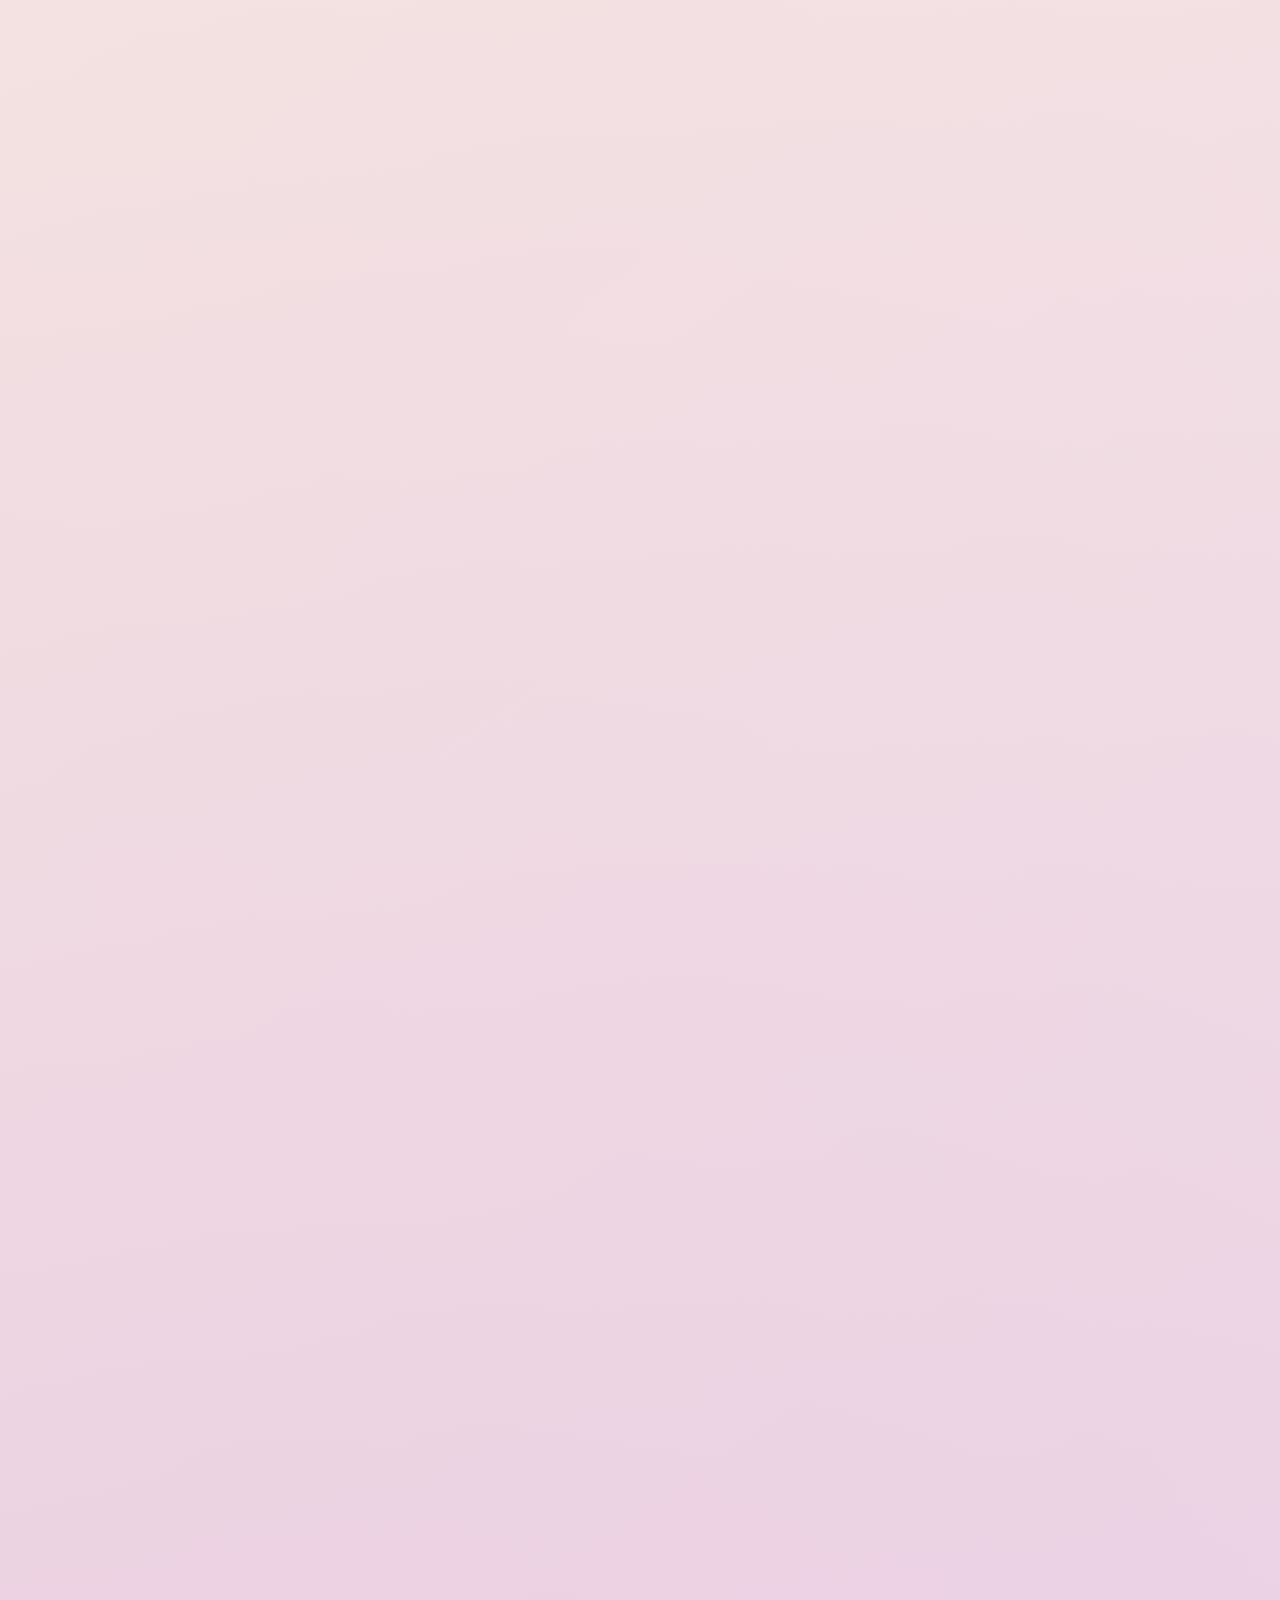
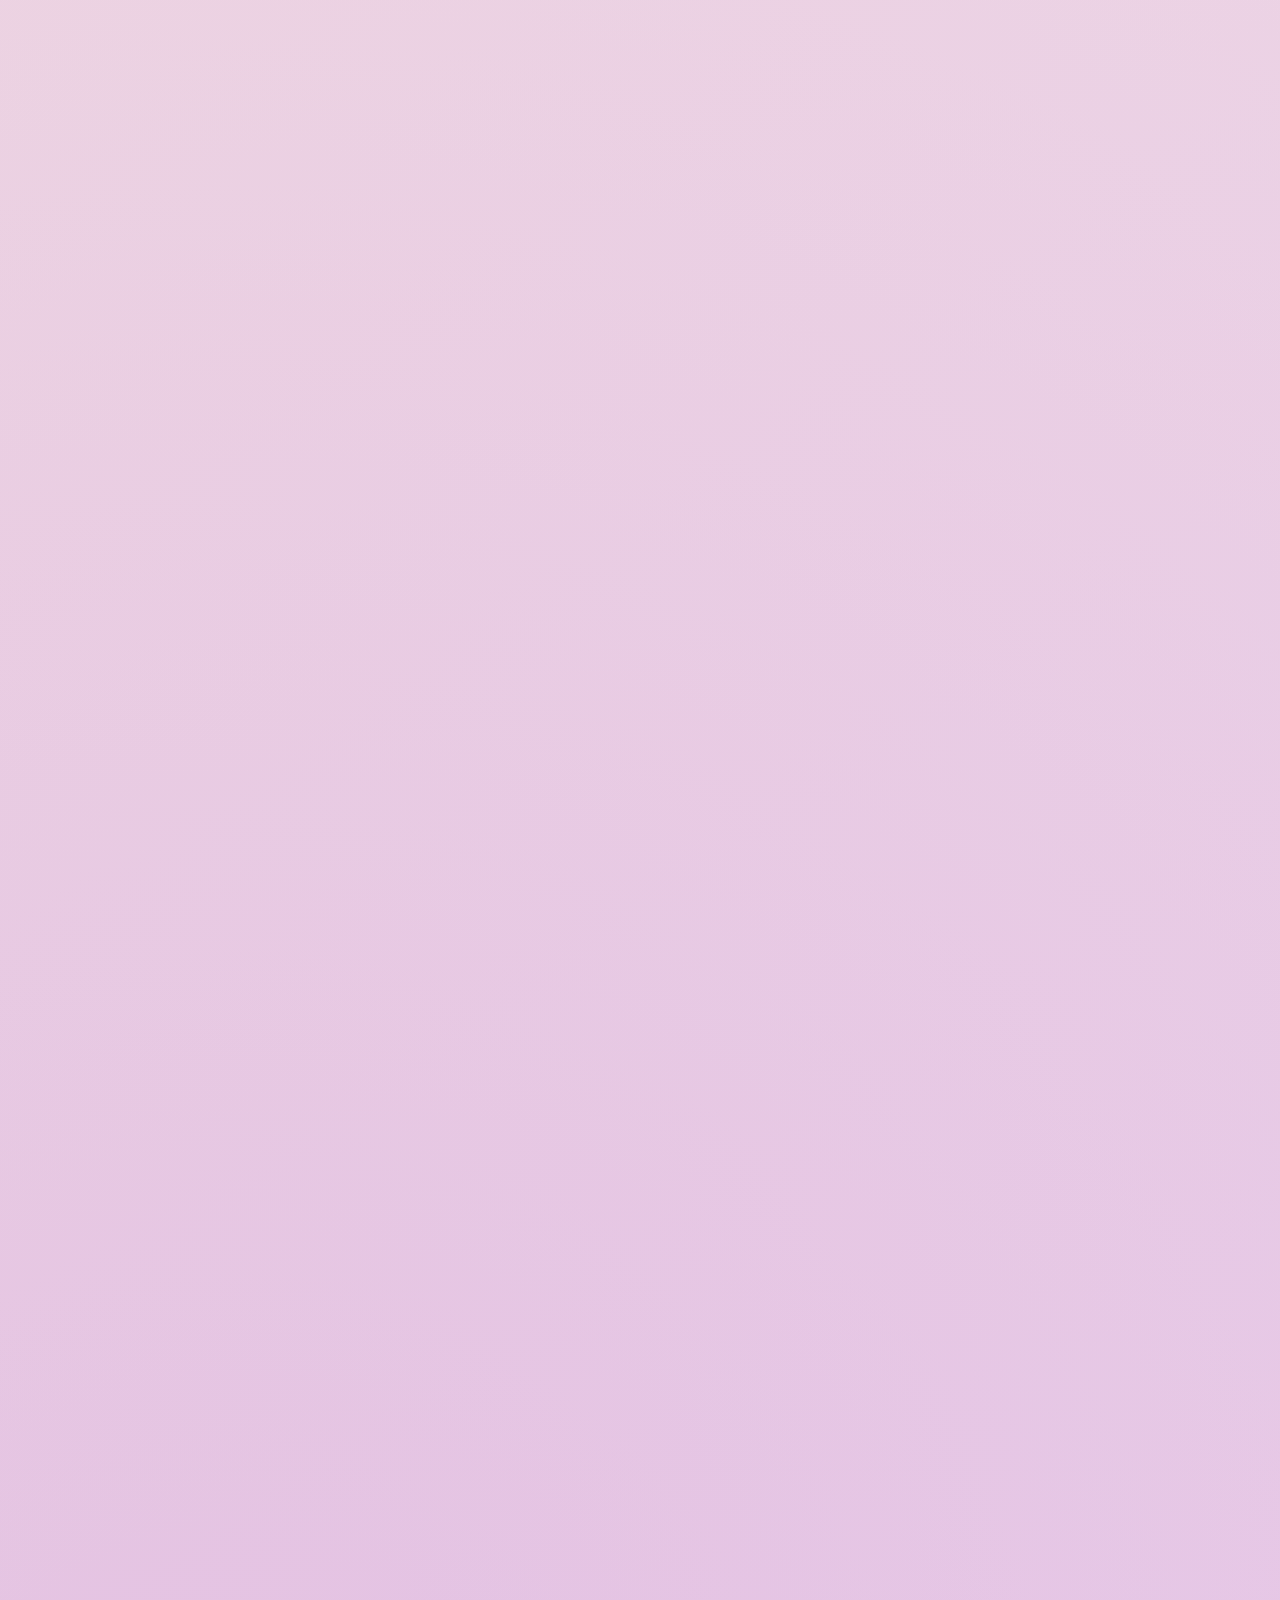
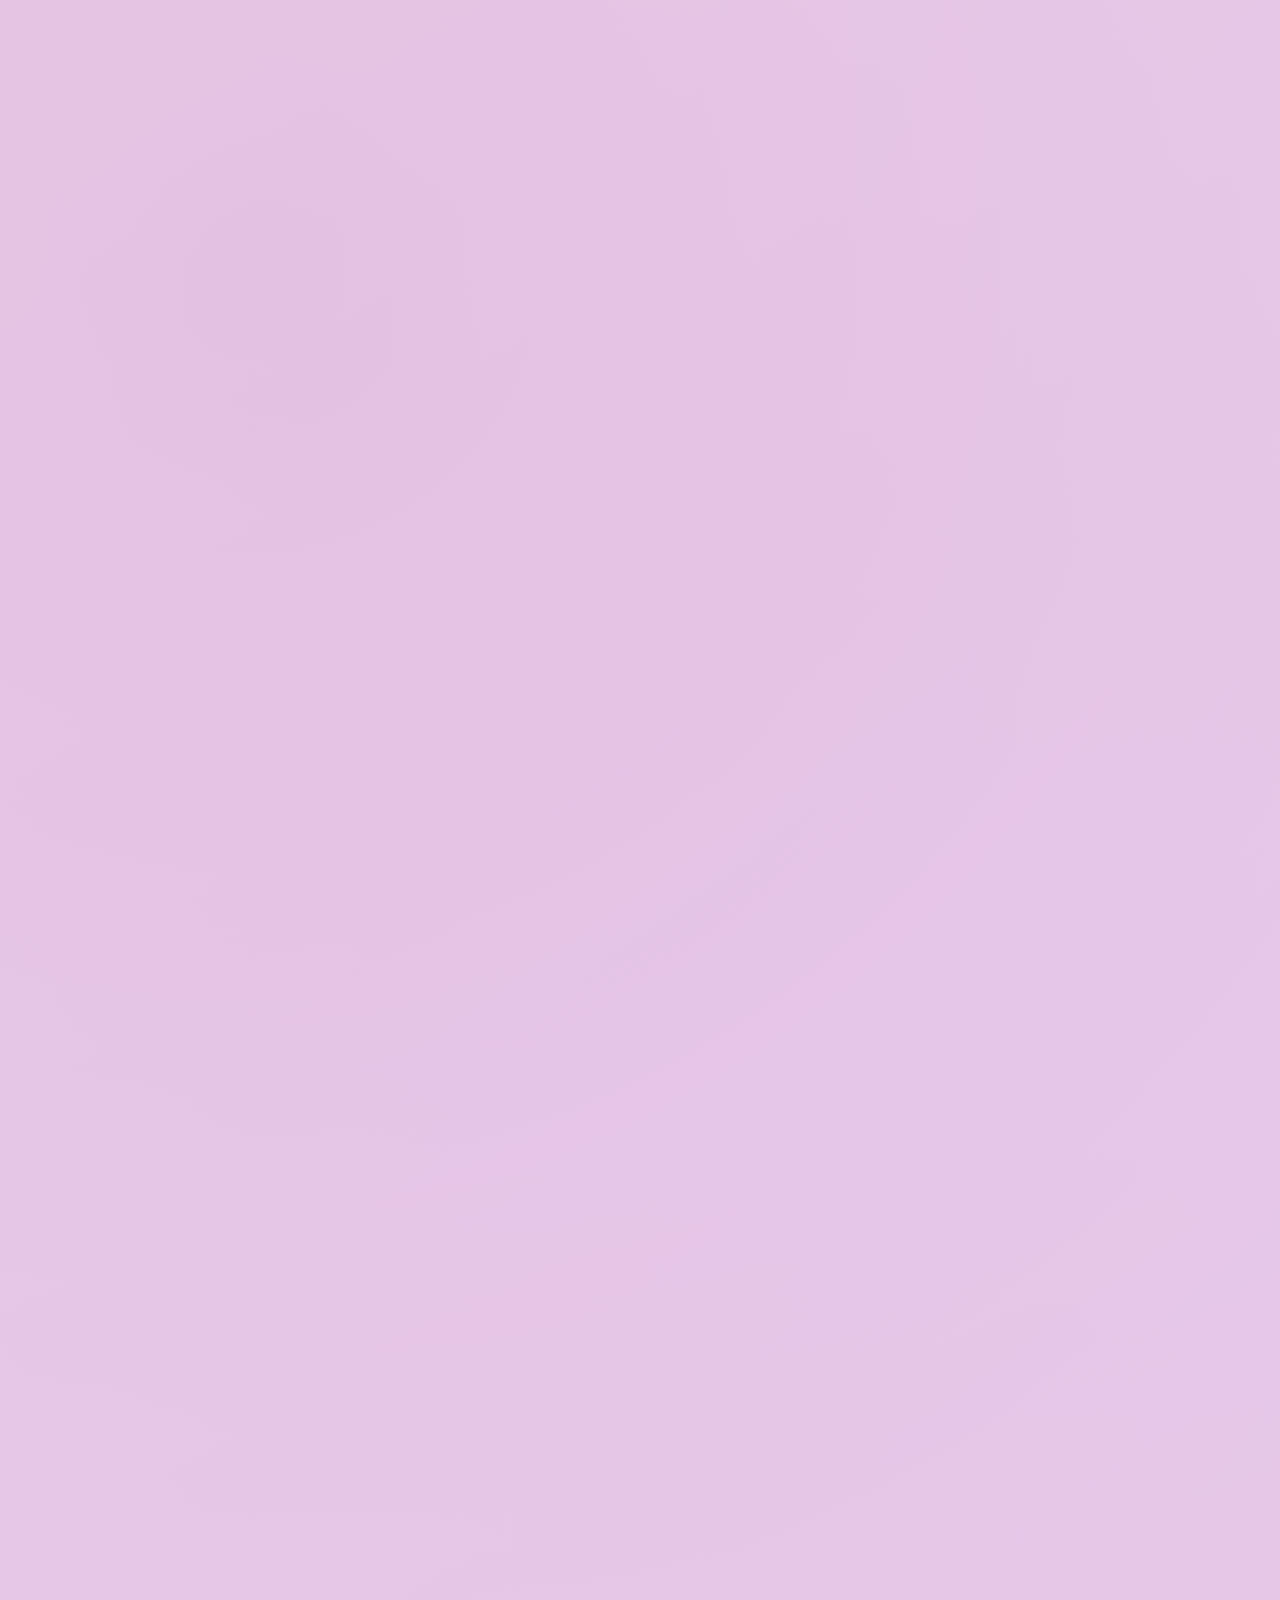
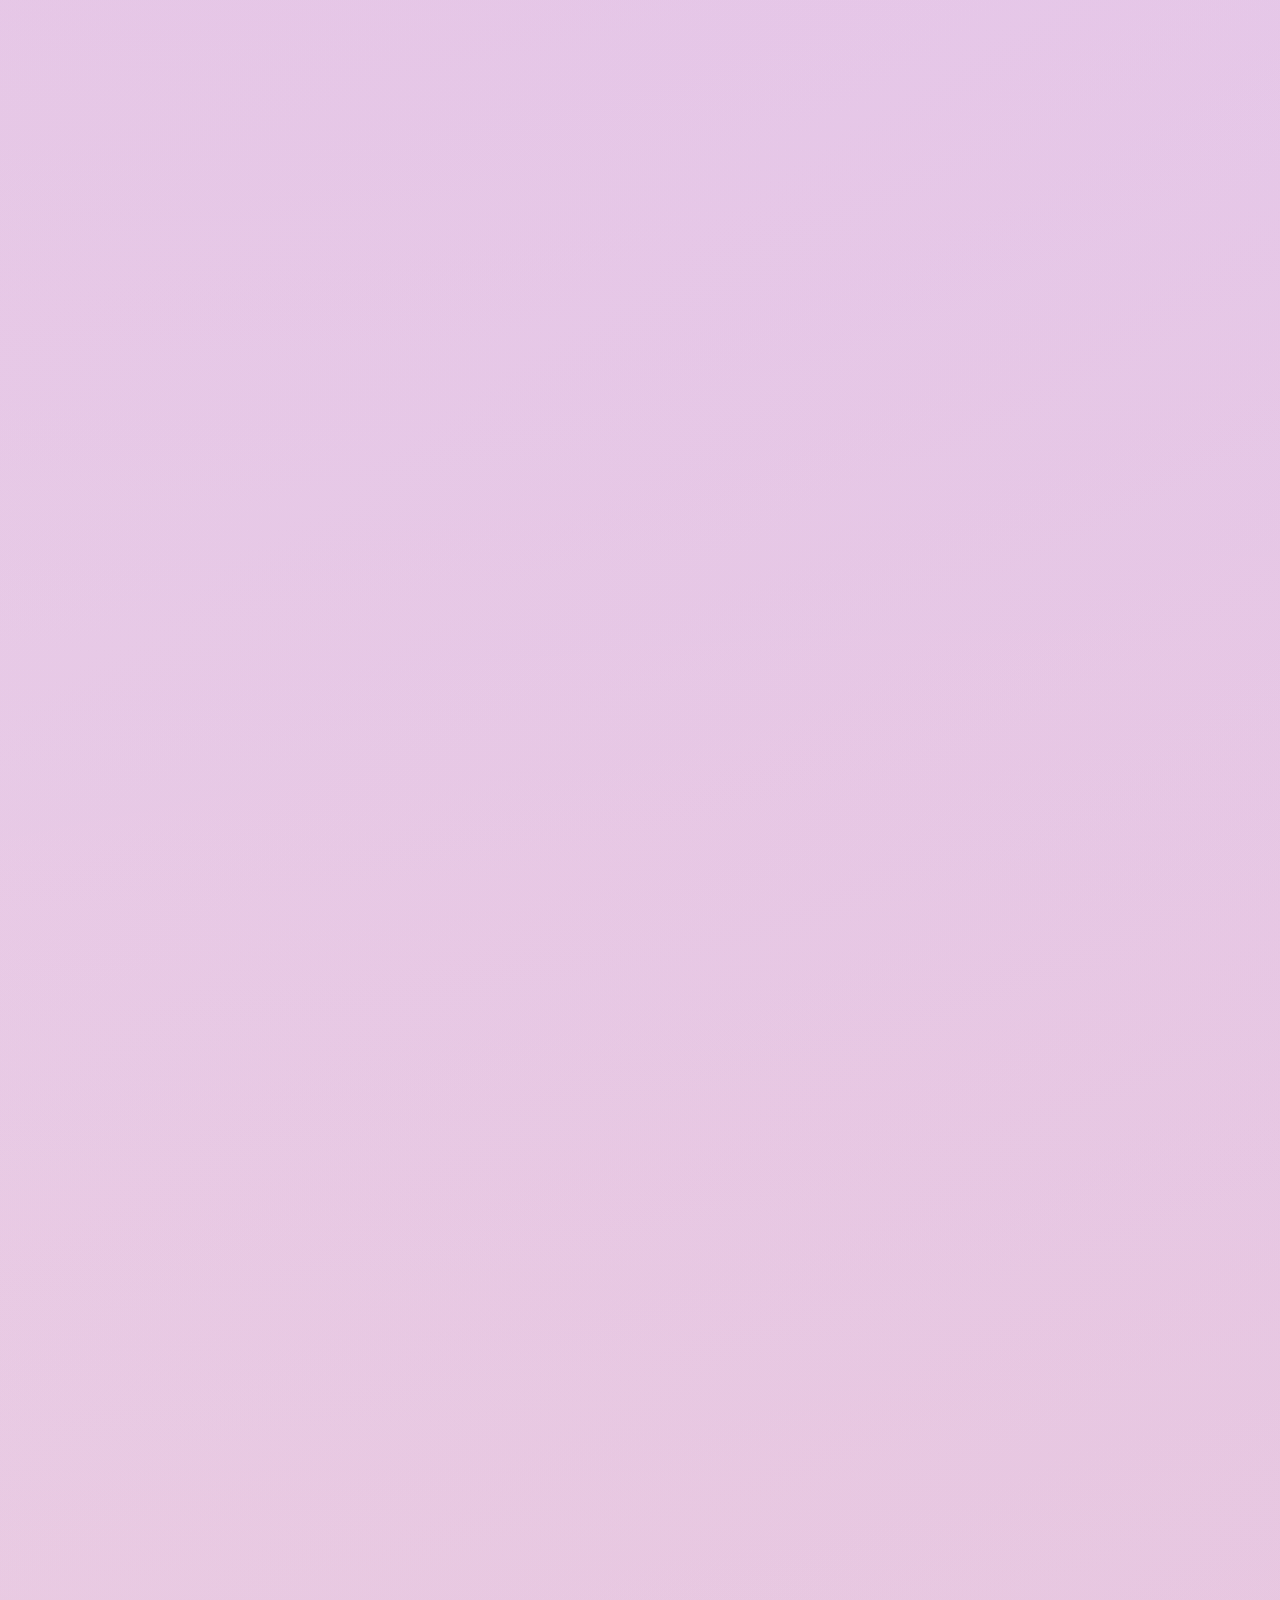
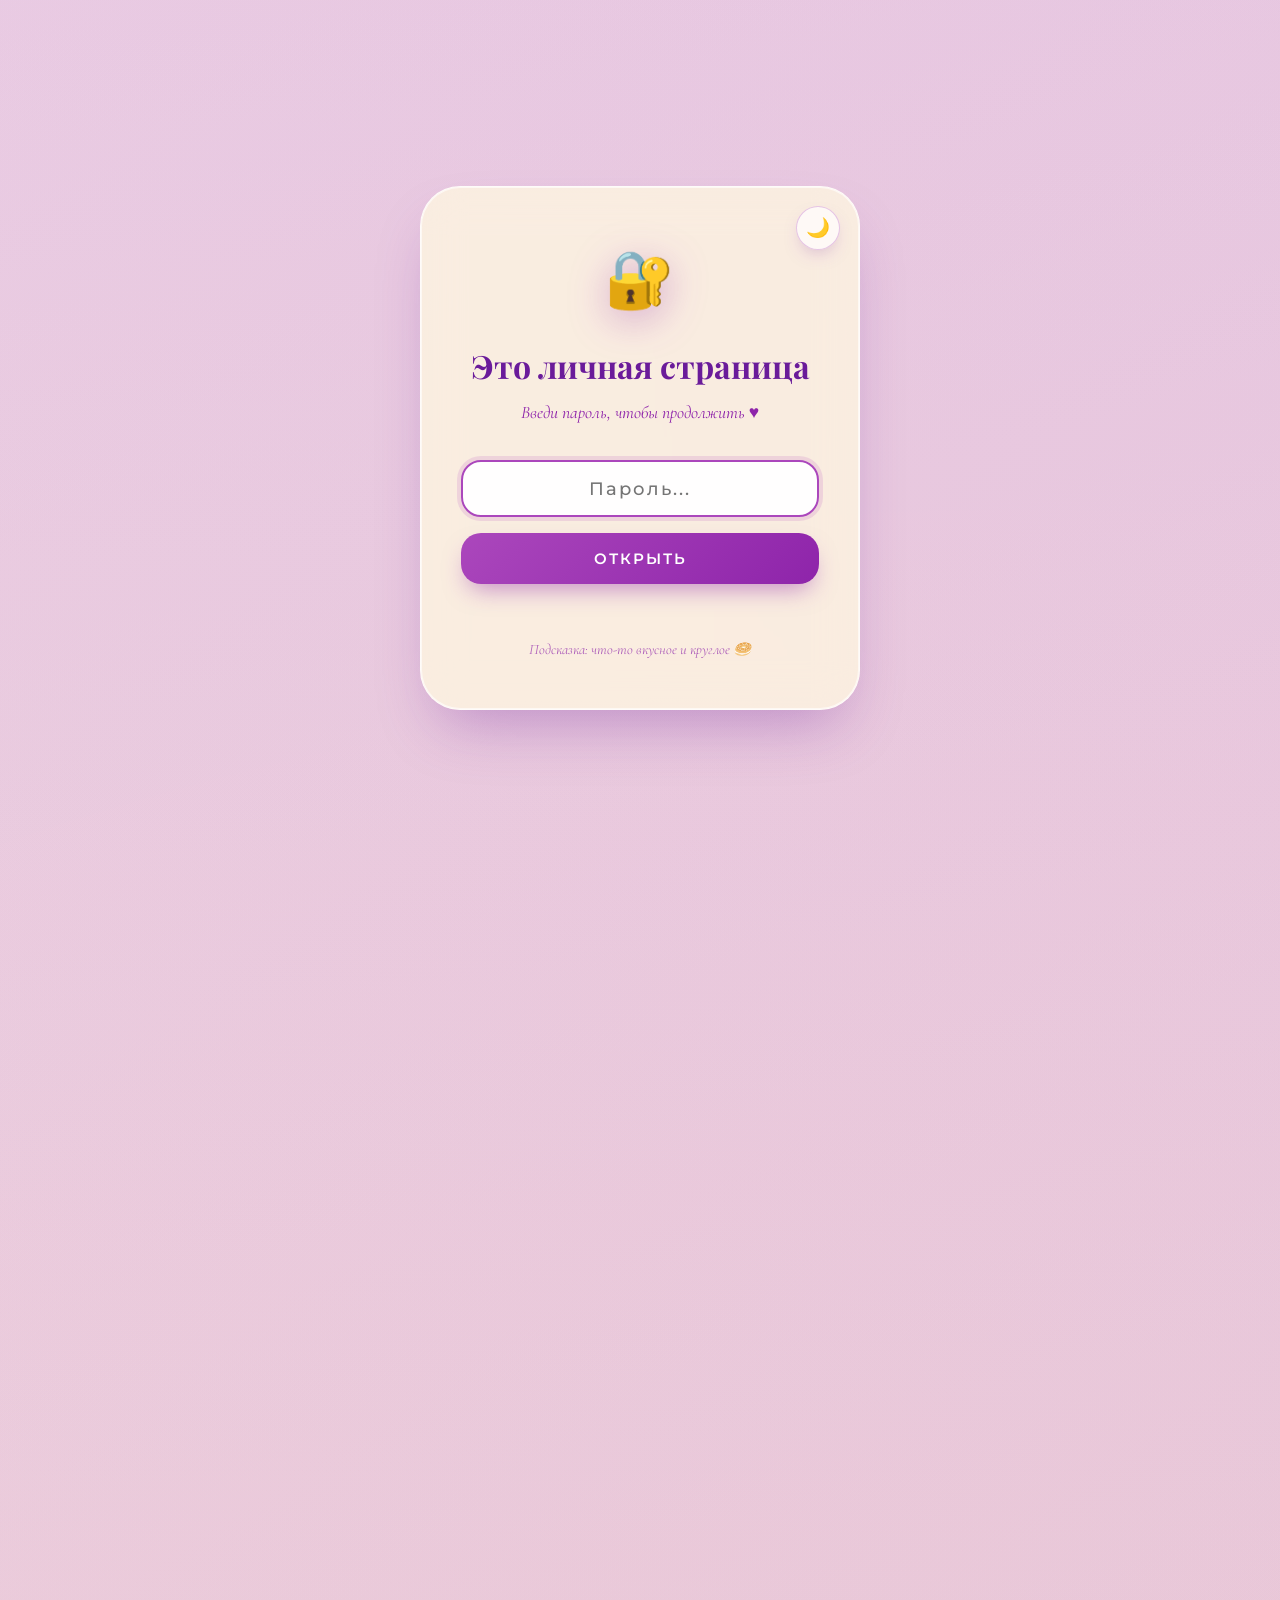
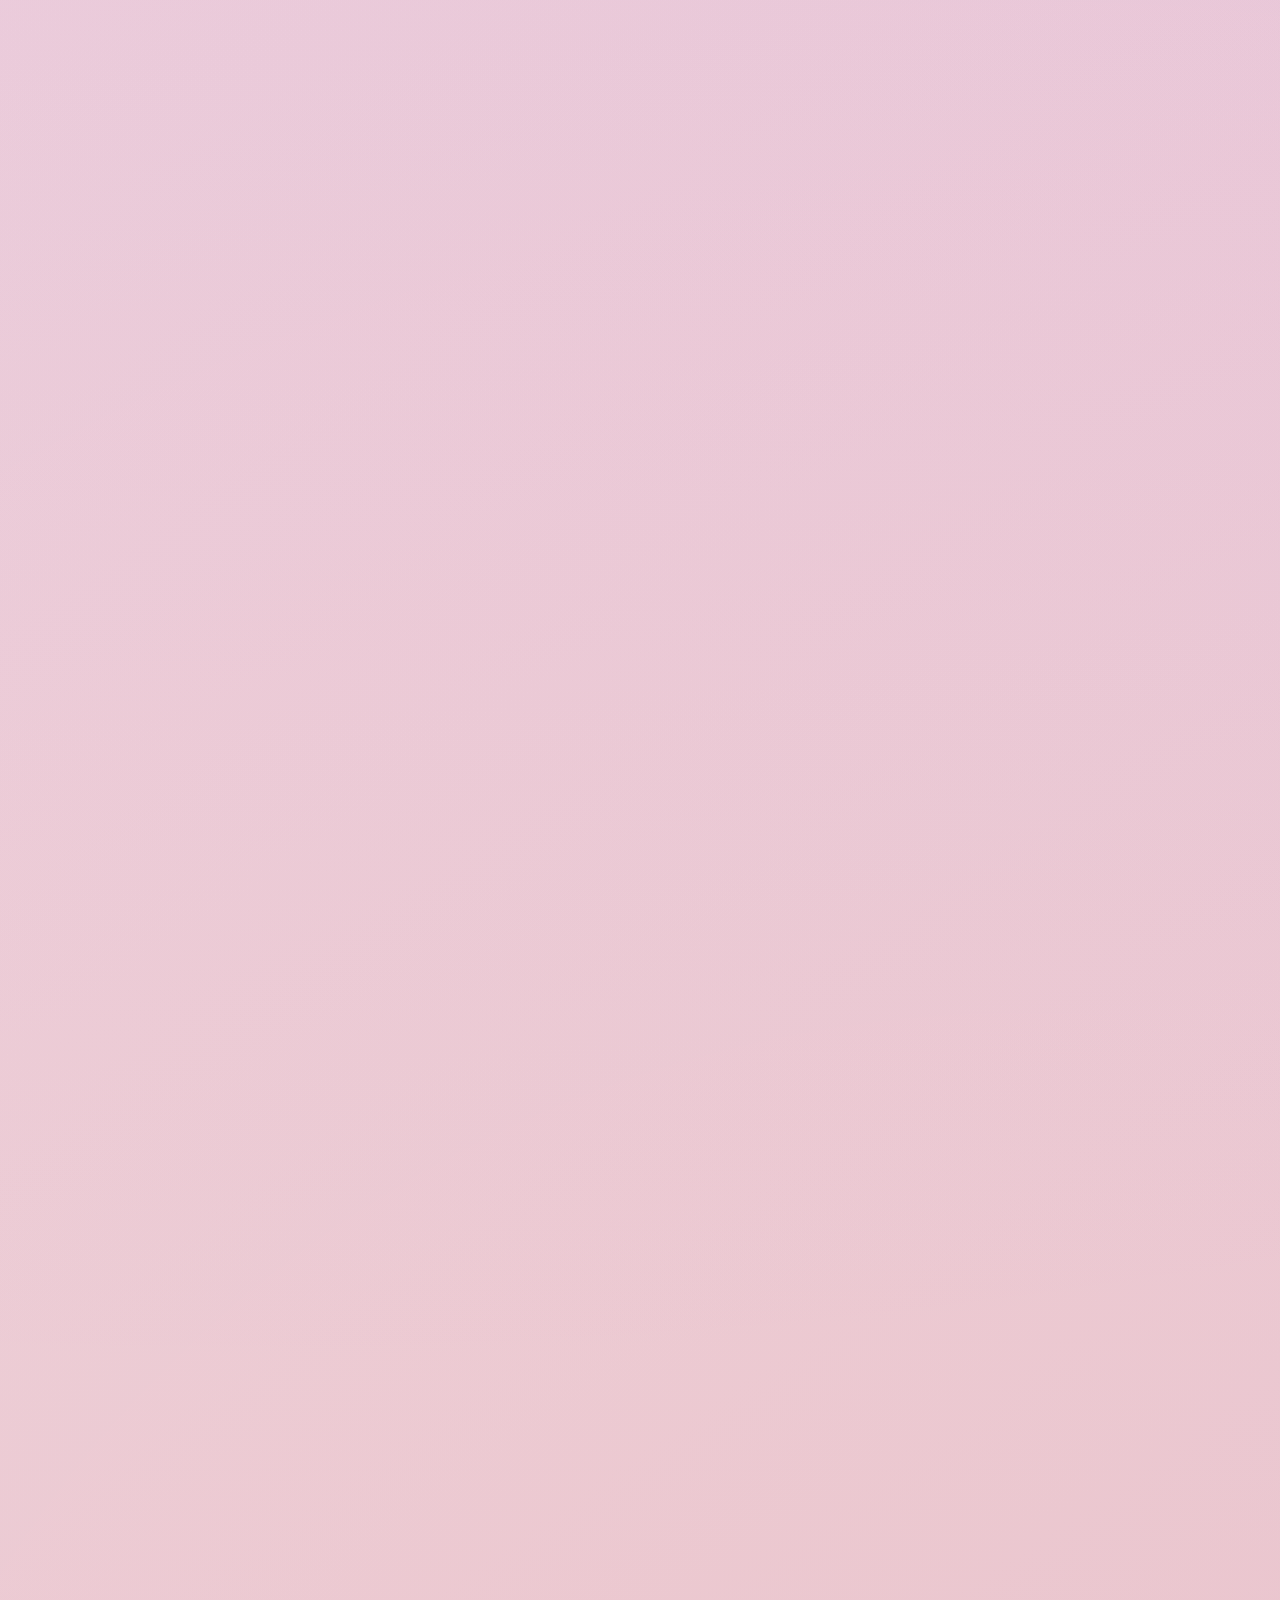
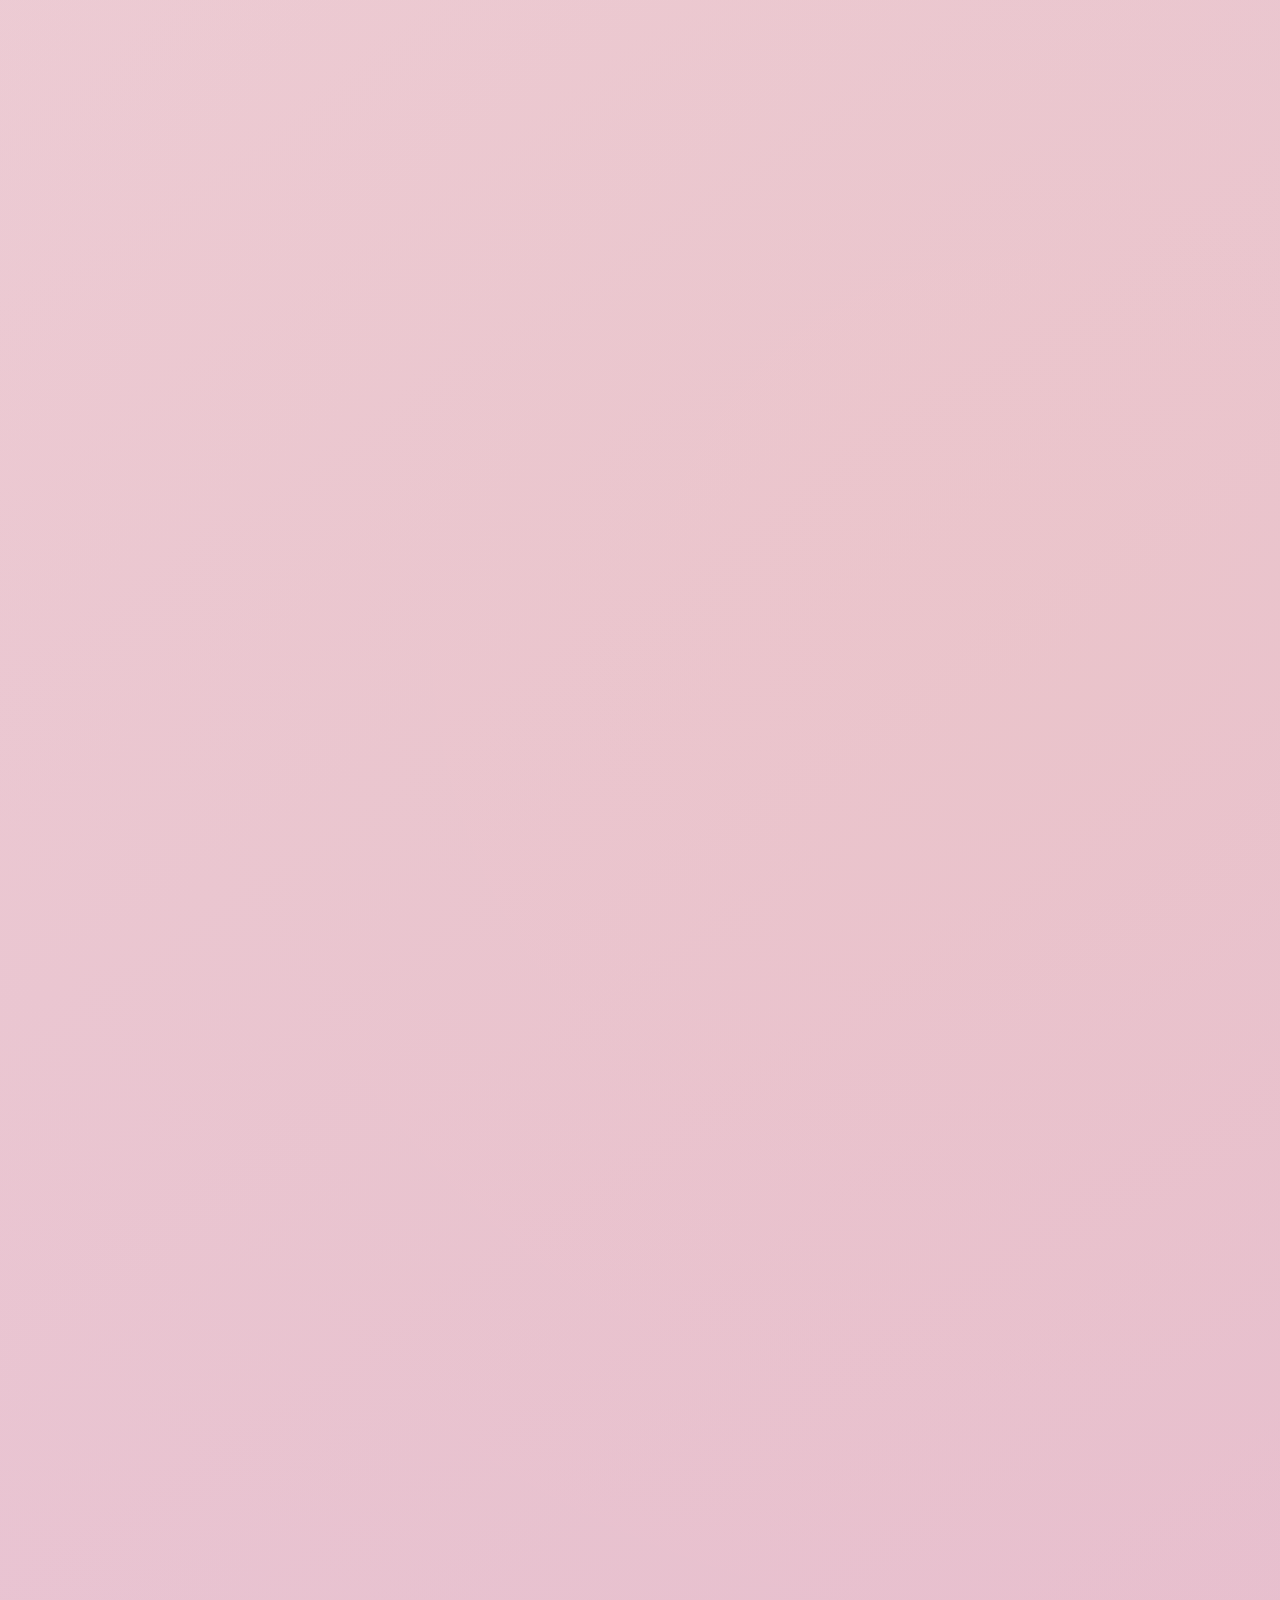
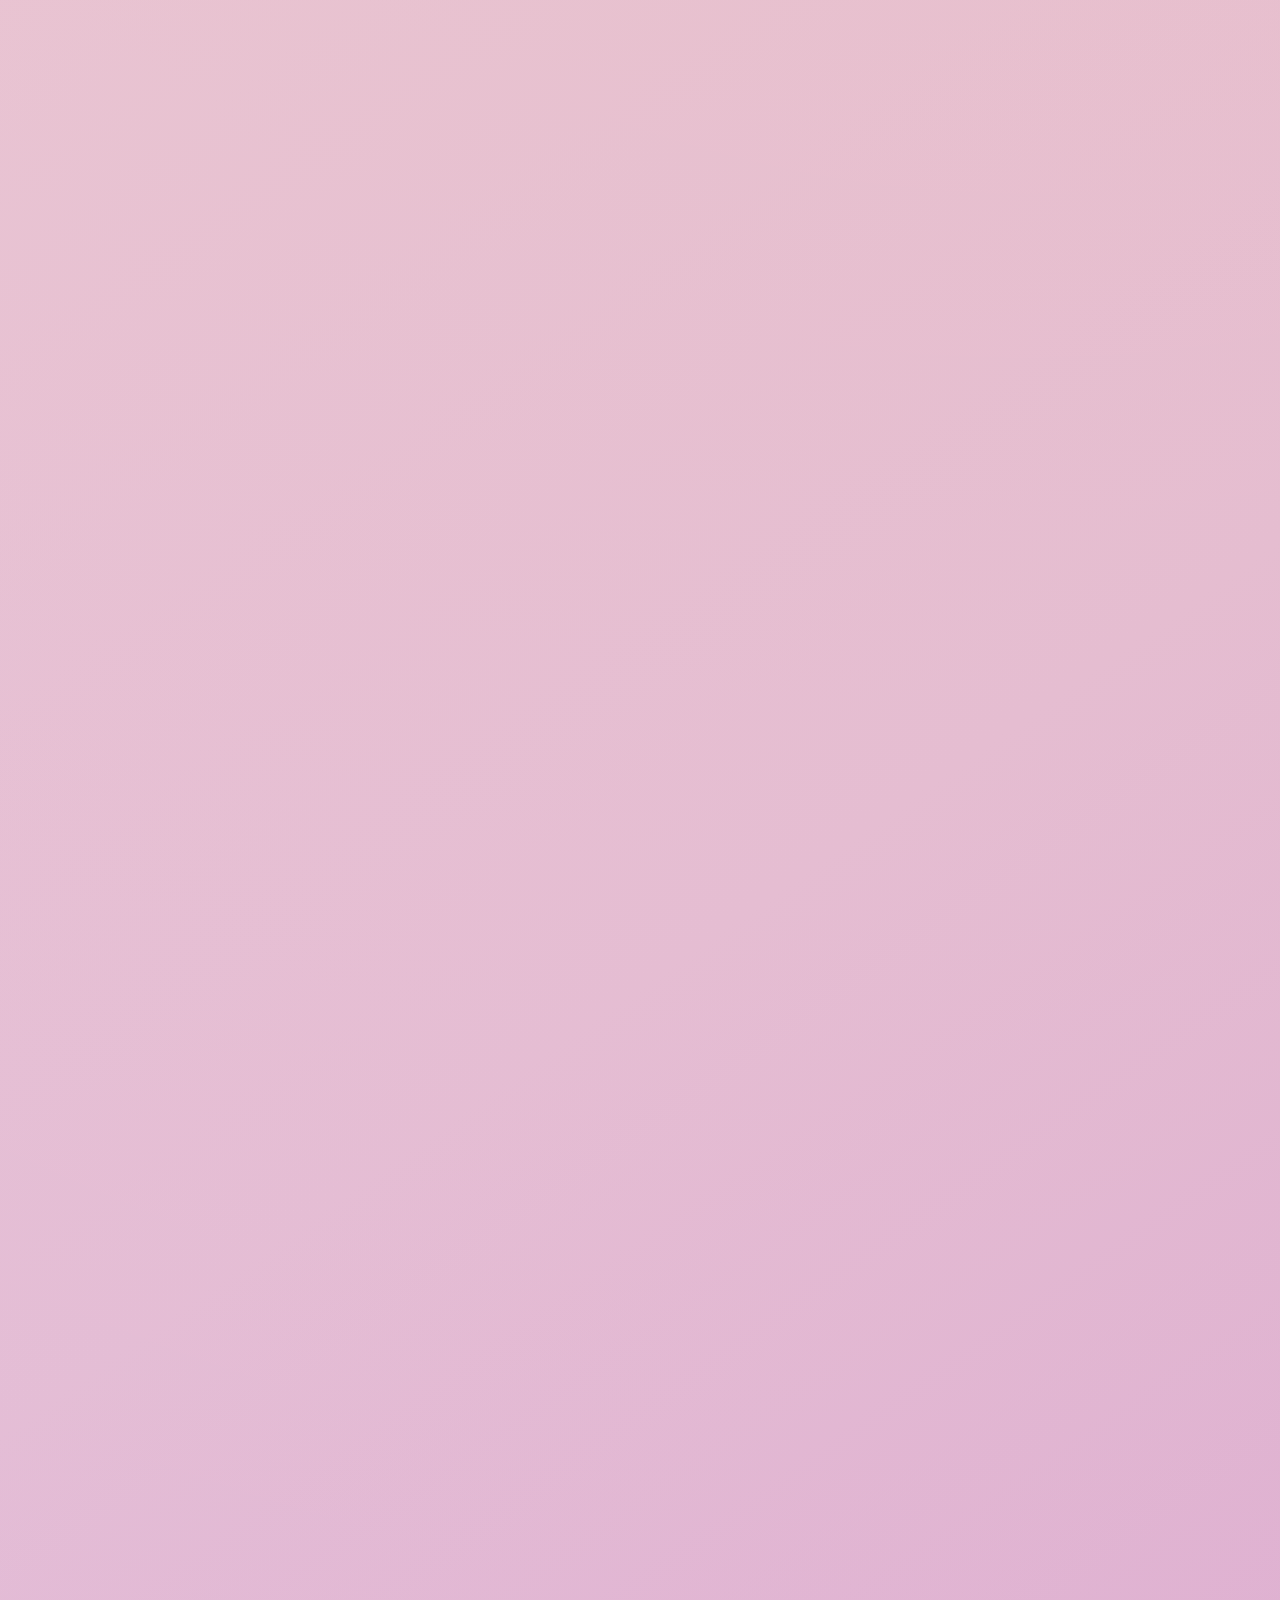
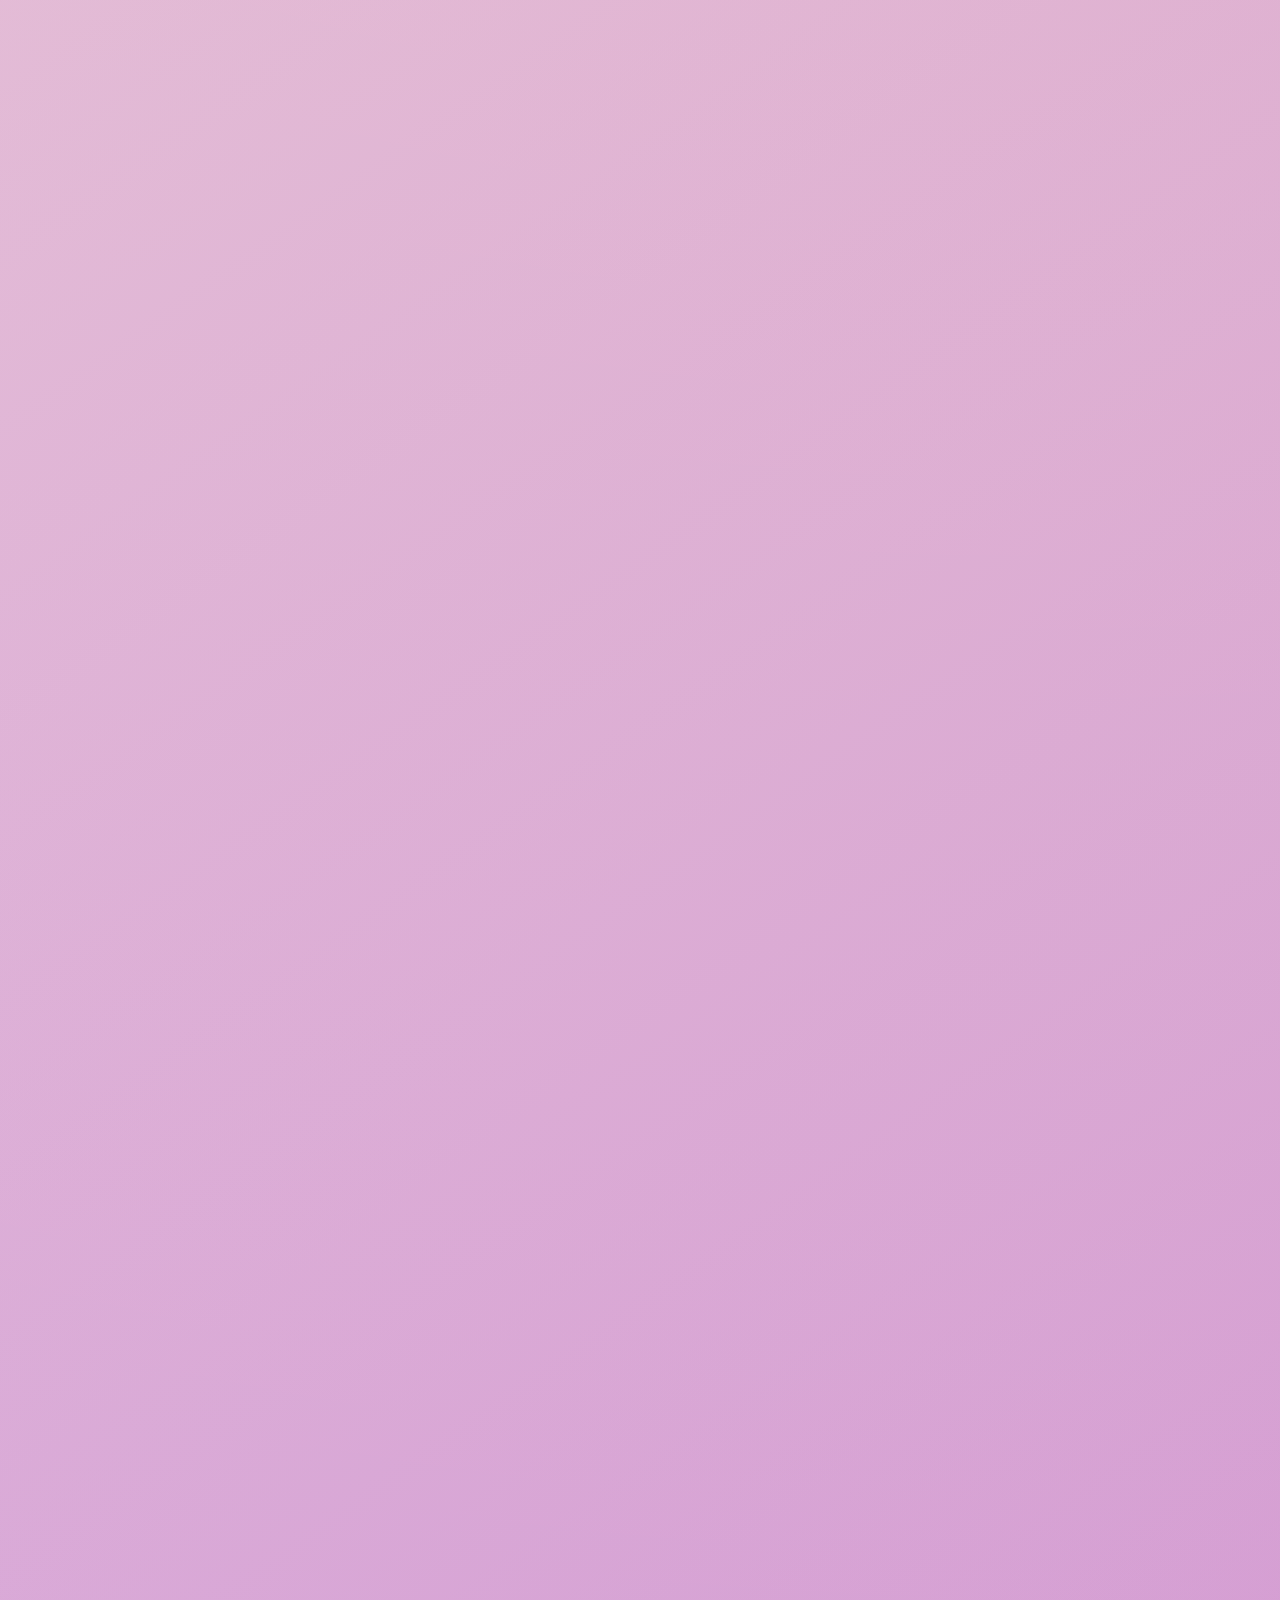
==== commit cdf51bdd: "Add files via upload" ====
--- a/index.html
+++ b/index.html
@@ -2,7 +2,7 @@
 <html lang="ru">
 <head>
   <meta charset="UTF-8">
-  <meta name="viewport" content="width=device-width, initial-scale=1.0, maximum-scale=1.0, user-scalable=yes">
+  <meta name="viewport" content="width=device-width, initial-scale=1.0">
   <title>История моих чувств к Николь</title>
 
   <meta name="description" content="История моих чувств к Николь — моменты, стихи и письмо">
--- a/css/style.css
+++ b/css/style.css
@@ -45,13 +45,12 @@
   min-height: 100vh;
   transition: background 0.5s ease, color 0.5s ease;
   position: relative;
-}
-
-.page {
-  display: block;
-  min-height: 100vh;
-  position: relative;
-}
+  /* GPU-ускорение для всего body */
+  transform: translateZ(0);
+  -webkit-font-smoothing: antialiased;
+}
+
+.page { display: block; min-height: 100vh; position: relative; }
 
 /* ==================== ЗВЁЗДЫ ==================== */
 .starfield {
@@ -61,8 +60,10 @@
   z-index: 0;
   opacity: 0;
   transition: opacity 1s ease;
-}
-
+  /* Изолируем слой — не перерисовывает остальное */
+  contain: strict;
+  will-change: opacity;
+}
 body.dark .starfield { opacity: 1; }
 
 .star {
@@ -71,8 +72,8 @@
   border-radius: 50%;
   animation: twinkle ease-in-out infinite;
   box-shadow: 0 0 6px rgba(255, 255, 255, 0.8);
-}
-
+  will-change: transform, opacity;
+}
 @keyframes twinkle {
   0%, 100% { opacity: 0.15; transform: scale(0.8); }
   50% { opacity: 1; transform: scale(1.2); }
@@ -87,8 +88,9 @@
   overflow: hidden;
   opacity: 1;
   transition: opacity 0.6s ease;
-}
-
+  contain: strict;
+  will-change: opacity;
+}
 body.dark .petals-bg { opacity: 0; }
 
 .petal {
@@ -98,19 +100,13 @@
   animation: petalFall linear infinite;
   user-select: none;
   opacity: 0.7;
-}
-
+  will-change: transform;
+}
 @keyframes petalFall {
-  0% {
-    transform: translateY(0) translateX(0) rotate(0deg);
-    opacity: 0;
-  }
+  0% { transform: translate3d(0, 0, 0) rotate(0deg); opacity: 0; }
   10% { opacity: 0.8; }
   90% { opacity: 0.8; }
-  100% {
-    transform: translateY(110vh) translateX(100px) rotate(540deg);
-    opacity: 0;
-  }
+  100% { transform: translate3d(100px, 110vh, 0) rotate(540deg); opacity: 0; }
 }
 
 /* ==================== ПРОГРЕСС ==================== */
@@ -122,8 +118,9 @@
   height: 4px;
   background: linear-gradient(90deg, #AB47BC, #FFB74D, #8E24AA);
   z-index: 9999;
-  transition: width 0.1s ease-out;
+  transition: width 0.1s linear;
   box-shadow: 0 0 10px rgba(171, 71, 188, 0.6);
+  will-change: width;
 }
 
 /* ==================== НАВИГАЦИЯ ==================== */
@@ -148,6 +145,7 @@
   overflow-x: auto;
   scrollbar-width: none;
   -ms-overflow-style: none;
+  will-change: transform, opacity;
 }
 .nav-bar::-webkit-scrollbar { display: none; }
 
@@ -161,10 +159,9 @@
   font-size: 0.75rem;
   font-weight: 500;
   color: var(--text-accent);
-  text-decoration: none;
   padding: 0.5rem 0.9rem;
   border-radius: 30px;
-  transition: all 0.3s cubic-bezier(0.22, 1, 0.36, 1);
+  transition: background 0.3s, transform 0.3s;
   white-space: nowrap;
   letter-spacing: 0.3px;
   cursor: pointer;
@@ -173,16 +170,13 @@
   outline: none;
   appearance: none;
   -webkit-appearance: none;
-  box-shadow: none;
   line-height: 1.4;
   display: inline-flex;
   align-items: center;
   justify-content: center;
 }
-
 .nav-bar button:hover {
   background: rgba(171, 71, 188, 0.15);
-  color: var(--text-accent);
   transform: translateY(-1px);
 }
 
@@ -205,7 +199,7 @@
   display: flex;
   align-items: center;
   justify-content: center;
-  transition: transform 0.3s, background 0.3s;
+  transition: transform 0.3s;
   color: var(--text-title);
   outline: none;
 }
@@ -218,6 +212,7 @@
   pointer-events: none;
   z-index: 1;
   overflow: hidden;
+  contain: strict;
 }
 
 .heart-float {
@@ -228,13 +223,13 @@
   opacity: 0.3;
   animation: floatUp linear infinite;
   user-select: none;
-}
-
+  will-change: transform;
+}
 @keyframes floatUp {
-  0% { transform: translateY(0) rotate(0deg); opacity: 0; }
+  0% { transform: translate3d(0, 0, 0) rotate(0deg); opacity: 0; }
   10% { opacity: 0.5; }
   90% { opacity: 0.5; }
-  100% { transform: translateY(-110vh) rotate(360deg); opacity: 0; }
+  100% { transform: translate3d(0, -110vh, 0) rotate(360deg); opacity: 0; }
 }
 
 /* ==================== СЕКЦИИ ==================== */
@@ -257,7 +252,6 @@
   letter-spacing: 1px;
   position: relative;
 }
-
 .section-title::after {
   content: '♥';
   display: block;
@@ -268,10 +262,15 @@
 
 .reveal {
   opacity: 0;
-  transform: translateY(40px);
+  transform: translate3d(0, 40px, 0);
   transition: opacity 0.9s cubic-bezier(0.22, 1, 0.36, 1), transform 0.9s cubic-bezier(0.22, 1, 0.36, 1);
-}
-.reveal.visible { opacity: 1; transform: translateY(0); }
+  will-change: opacity, transform;
+}
+.reveal.visible {
+  opacity: 1;
+  transform: translate3d(0, 0, 0);
+  will-change: auto;
+}
 
 /* ==================== ГЕРОЙ ==================== */
 .hero {
@@ -293,14 +292,14 @@
   z-index: -1;
   filter: blur(80px);
   opacity: 0.6;
-}
-
+  contain: strict;
+}
 .hero-bg-circles span {
   position: absolute;
   border-radius: 50%;
   display: block;
-}
-
+  will-change: transform;
+}
 .hero-bg-circles span:nth-child(1) {
   width: 400px; height: 400px;
   background: #AB47BC;
@@ -319,10 +318,9 @@
   top: 50%; left: 40%;
   animation: pulseCircle 10s ease-in-out infinite alternate;
 }
-
 @keyframes pulseCircle {
-  0% { transform: translate(0, 0) scale(1); }
-  100% { transform: translate(30px, -30px) scale(1.2); }
+  0% { transform: translate3d(0, 0, 0) scale(1); }
+  100% { transform: translate3d(30px, -30px, 0) scale(1.2); }
 }
 
 .hero h1 {
@@ -345,7 +343,6 @@
   vertical-align: text-bottom;
   height: 1em;
 }
-
 @keyframes blink {
   0%, 100% { opacity: 1; }
   50% { opacity: 0; }
@@ -360,12 +357,10 @@
   margin-bottom: 2rem;
   font-weight: 400;
 }
-
 .hero .subtitle span {
   background: var(--card-bg);
   padding: 0.2rem 1.2rem;
   border-radius: 40px;
-  backdrop-filter: blur(4px);
 }
 
 /* ==================== СЧЁТЧИК ==================== */
@@ -380,14 +375,12 @@
 
 .counter-block {
   background: var(--card-bg);
-  backdrop-filter: blur(10px);
   border: 1px solid var(--card-border);
   border-radius: 20px;
   padding: 1rem 0.5rem;
   box-shadow: 0 10px 25px -12px var(--shadow-color);
   transition: transform 0.3s;
 }
-
 .counter-block:hover { transform: translateY(-5px); }
 
 .counter-num {
@@ -397,8 +390,8 @@
   color: var(--text-title);
   line-height: 1;
   display: block;
-}
-
+  font-variant-numeric: tabular-nums;
+}
 .counter-label {
   font-size: 0.7rem;
   text-transform: uppercase;
@@ -415,18 +408,11 @@
   font-style: italic;
   color: var(--text-accent);
   background: var(--card-bg);
-  backdrop-filter: blur(8px);
   border: 1px solid var(--card-border);
   border-radius: 40px;
   padding: 0.5rem 1.5rem;
   margin: 0.5rem 0 1rem;
   opacity: 0.85;
-  animation: visitPulse 3s ease-in-out infinite;
-}
-
-@keyframes visitPulse {
-  0%, 100% { transform: scale(1); }
-  50% { transform: scale(1.03); }
 }
 
 .hero .scroll-hint {
@@ -441,7 +427,6 @@
   animation: bounce 2s infinite;
   opacity: 0.7;
 }
-
 @keyframes bounce {
   0%, 20%, 50%, 80%, 100% { transform: translateX(-50%) translateY(0); }
   40% { transform: translateX(-50%) translateY(-8px); }
@@ -455,14 +440,12 @@
   align-items: center;
   gap: 2.5rem;
   background: var(--card-bg);
-  backdrop-filter: blur(6px);
   border-radius: 40px;
   padding: 2.5rem 2rem;
   box-shadow: 0 20px 40px -15px var(--shadow-color);
   border: 1px solid var(--card-border);
   margin-top: 2rem;
 }
-
 .first-meeting .text {
   flex: 1 1 300px;
   font-family: 'Cormorant Garamond', serif;
@@ -471,12 +454,7 @@
   color: var(--text-main);
 }
 .first-meeting .text p { margin-bottom: 1rem; }
-
-.first-meeting .photo-frame {
-  flex: 1 1 280px;
-  display: flex;
-  justify-content: center;
-}
+.first-meeting .photo-frame { flex: 1 1 280px; display: flex; justify-content: center; }
 
 .photo-frame {
   position: relative;
@@ -488,7 +466,6 @@
   transition: transform 0.4s ease;
 }
 .photo-frame:hover { transform: rotate(0deg) scale(1.02); }
-
 .photo-frame img {
   display: block;
   width: 100%;
@@ -498,6 +475,8 @@
   object-fit: cover;
   aspect-ratio: 4/5;
   background: #E1BEE7;
+  content-visibility: auto;
+  contain-intrinsic-size: 380px 475px;
 }
 
 /* ==================== ТАЙМЛАЙН ==================== */
@@ -507,38 +486,30 @@
   margin: 2rem auto 0;
   padding-left: 2rem;
 }
-
 .timeline::before {
   content: '';
   position: absolute;
-  left: 8px;
-  top: 0;
-  bottom: 0;
+  left: 8px; top: 0; bottom: 0;
   width: 3px;
   background: linear-gradient(180deg, #AB47BC, #FFB74D, #8E24AA);
   border-radius: 3px;
 }
-
 .timeline-item {
   position: relative;
   padding: 0 0 2.2rem 1.8rem;
 }
-
 .timeline-item:last-child { padding-bottom: 0; }
-
 .timeline-dot {
   position: absolute;
   left: -2rem;
   top: 0.2rem;
-  width: 20px;
-  height: 20px;
+  width: 20px; height: 20px;
   border-radius: 50%;
   background: var(--accent-gold);
   border: 3px solid var(--letter-bg);
   box-shadow: 0 0 0 3px var(--accent-purple), 0 0 15px var(--accent-purple);
   z-index: 2;
 }
-
 .timeline-date {
   font-family: 'Montserrat', sans-serif;
   font-size: 0.8rem;
@@ -548,7 +519,6 @@
   color: var(--accent-gold);
   margin-bottom: 0.3rem;
 }
-
 .timeline-title {
   font-family: 'Playfair Display', serif;
   font-size: clamp(1.1rem, 3vw, 1.4rem);
@@ -556,7 +526,6 @@
   color: var(--text-title);
   margin-bottom: 0.4rem;
 }
-
 .timeline-desc {
   font-family: 'Cormorant Garamond', serif;
   font-size: 1.1rem;
@@ -572,10 +541,8 @@
   gap: 2rem;
   margin-top: 2rem;
 }
-
 .gallery-item {
   background: var(--card-bg);
-  backdrop-filter: blur(4px);
   border-radius: 24px;
   padding: 1rem 1rem 1.5rem;
   box-shadow: 0 12px 28px -10px var(--shadow-color);
@@ -583,13 +550,13 @@
   transition: transform 0.35s ease, box-shadow 0.35s ease;
   cursor: pointer;
   text-align: center;
-}
-
+  content-visibility: auto;
+  contain-intrinsic-size: 300px 400px;
+}
 .gallery-item:hover {
   transform: translateY(-8px);
   box-shadow: 0 25px 35px -12px rgba(142, 36, 170, 0.4);
 }
-
 .gallery-item img {
   width: 100%;
   aspect-ratio: 1/1;
@@ -597,9 +564,10 @@
   border-radius: 16px;
   background: #E1BEE7;
   transition: filter 0.3s;
+  content-visibility: auto;
+  contain-intrinsic-size: 260px 260px;
 }
 .gallery-item:hover img { filter: brightness(1.04); }
-
 .gallery-item .caption {
   margin-top: 0.9rem;
   font-family: 'Playfair Display', serif;
@@ -607,7 +575,6 @@
   font-weight: 500;
   color: var(--text-title);
 }
-
 .gallery-item .date {
   font-size: 0.8rem;
   font-family: 'Montserrat', sans-serif;
@@ -622,6 +589,7 @@
   inset: 0;
   background: rgba(40, 10, 50, 0.9);
   backdrop-filter: blur(12px);
+  -webkit-backdrop-filter: blur(12px);
   display: flex;
   justify-content: center;
   align-items: center;
@@ -631,9 +599,7 @@
   transition: opacity 0.4s ease, visibility 0.4s ease;
   padding: 1.5rem;
 }
-
 .lightbox.active { opacity: 1; visibility: visible; }
-
 .lightbox img {
   max-width: 90vw;
   max-height: 80vh;
@@ -642,7 +608,7 @@
   border: 3px solid var(--accent-gold);
   object-fit: contain;
   transform: scale(0.95);
-  transition: transform 0.3s ease, opacity 0.3s ease;
+  transition: transform 0.3s ease;
 }
 .lightbox.active img { transform: scale(1); }
 
@@ -655,8 +621,6 @@
   cursor: pointer;
   line-height: 1;
   transition: transform 0.2s, color 0.2s;
-  font-family: 'Montserrat', sans-serif;
-  font-weight: 300;
   background: none;
   border: none;
   z-index: 1001;
@@ -667,8 +631,7 @@
   position: absolute;
   top: 50%;
   transform: translateY(-50%);
-  width: 54px;
-  height: 54px;
+  width: 54px; height: 54px;
   border-radius: 50%;
   background: rgba(255, 248, 225, 0.15);
   border: 1px solid rgba(255, 248, 225, 0.4);
@@ -679,7 +642,6 @@
   align-items: center;
   justify-content: center;
   transition: all 0.3s;
-  backdrop-filter: blur(10px);
   z-index: 1001;
 }
 .lightbox-nav:hover {
@@ -701,9 +663,7 @@
   background: rgba(0, 0, 0, 0.4);
   padding: 0.4rem 1rem;
   border-radius: 20px;
-  backdrop-filter: blur(6px);
-}
-
+}
 .lightbox-caption {
   position: absolute;
   top: 1.5rem;
@@ -715,7 +675,6 @@
   background: rgba(0, 0, 0, 0.4);
   padding: 0.4rem 1.2rem;
   border-radius: 20px;
-  backdrop-filter: blur(6px);
   max-width: 80vw;
   text-align: center;
 }
@@ -724,13 +683,11 @@
 .poem-section {
   text-align: center;
   background: var(--card-bg);
-  backdrop-filter: blur(6px);
   border-radius: 48px;
   padding: 3rem 1.5rem;
   margin: 3rem auto;
   box-shadow: 0 20px 40px -15px var(--shadow-color);
 }
-
 .poem-lines {
   display: flex;
   flex-direction: column;
@@ -739,7 +696,6 @@
   max-width: 700px;
   margin: 0 auto;
 }
-
 .poem-line {
   font-family: 'Cormorant Garamond', serif;
   font-size: clamp(1.15rem, 3vw, 1.6rem);
@@ -747,10 +703,10 @@
   font-style: italic;
   line-height: 1.6;
   opacity: 0;
-  transform: translateY(20px);
+  transform: translate3d(0, 20px, 0);
   transition: opacity 0.7s ease, transform 0.7s ease;
 }
-.poem-line.visible { opacity: 1; transform: translateY(0); }
+.poem-line.visible { opacity: 1; transform: translate3d(0, 0, 0); }
 .poem-line:nth-child(odd) { color: var(--poem-color-1); }
 
 /* ==================== ЗА ЧТО Я ЛЮБЛЮ ==================== */
@@ -760,10 +716,8 @@
   gap: 1.5rem;
   margin-top: 2rem;
 }
-
 .reason-card {
   background: var(--card-bg);
-  backdrop-filter: blur(6px);
   border-radius: 24px;
   padding: 2rem 1.5rem;
   text-align: center;
@@ -772,25 +726,24 @@
   transition: transform 0.4s ease, box-shadow 0.4s ease;
   position: relative;
   overflow: hidden;
-}
-
+  content-visibility: auto;
+  contain-intrinsic-size: 280px 240px;
+}
 .reason-card:hover {
   transform: translateY(-10px) scale(1.02);
   box-shadow: 0 25px 40px -12px rgba(142, 36, 170, 0.35);
 }
-
 .reason-icon {
   font-size: 2.8rem;
   margin-bottom: 0.8rem;
   display: block;
   animation: floatIcon 3s ease-in-out infinite;
-}
-
+  will-change: transform;
+}
 @keyframes floatIcon {
   0%, 100% { transform: translateY(0); }
   50% { transform: translateY(-8px); }
 }
-
 .reason-title {
   font-family: 'Playfair Display', serif;
   font-size: 1.2rem;
@@ -798,7 +751,6 @@
   color: var(--text-title);
   margin-bottom: 0.6rem;
 }
-
 .reason-text {
   font-family: 'Cormorant Garamond', serif;
   font-size: 1.05rem;
@@ -819,13 +771,11 @@
   opacity: 0.85;
 }
 
-/* ---------- Прогресс ---------- */
 .hundred-progress-wrap {
   max-width: 560px;
   margin: 0 auto 2.5rem;
   text-align: center;
 }
-
 .hundred-progress {
   position: relative;
   height: 34px;
@@ -833,15 +783,11 @@
   border: 1px solid var(--card-border);
   border-radius: 34px;
   overflow: hidden;
-  backdrop-filter: blur(8px);
   box-shadow: 0 10px 25px -12px var(--shadow-color);
 }
-
 .hundred-progress-bar {
   position: absolute;
-  left: 0;
-  top: 0;
-  bottom: 0;
+  left: 0; top: 0; bottom: 0;
   width: 0%;
   background: linear-gradient(90deg, #AB47BC, #FF6B9D, #FFB74D);
   background-size: 200% 200%;
@@ -849,8 +795,8 @@
   transition: width 0.7s cubic-bezier(0.22, 1, 0.36, 1);
   animation: gradientShift 4s ease infinite;
   box-shadow: 0 0 20px rgba(171, 71, 188, 0.5);
-}
-
+  will-change: width;
+}
 .hundred-progress-text {
   position: relative;
   z-index: 2;
@@ -865,10 +811,7 @@
   color: var(--text-title);
   text-shadow: 0 1px 2px rgba(255, 255, 255, 0.6);
 }
-
-body.dark .hundred-progress-text {
-  text-shadow: 0 1px 2px rgba(0, 0, 0, 0.6);
-}
+body.dark .hundred-progress-text { text-shadow: 0 1px 2px rgba(0, 0, 0, 0.6); }
 
 .hundred-progress-level {
   font-family: 'Playfair Display', serif;
@@ -877,9 +820,7 @@
   color: var(--text-title);
   margin-top: 0.8rem;
   letter-spacing: 0.5px;
-  transition: all 0.4s ease;
-}
-
+}
 .hundred-progress-remaining {
   font-family: 'Cormorant Garamond', serif;
   font-size: 0.95rem;
@@ -889,7 +830,6 @@
   opacity: 0.8;
 }
 
-/* ---------- Сетка карточек ---------- */
 .hundred-grid {
   display: grid;
   grid-template-columns: repeat(auto-fill, minmax(240px, 1fr));
@@ -897,18 +837,18 @@
   margin-bottom: 2.5rem;
 }
 
-/* ---------- Карточка с рубашкой ---------- */
 .hundred-card {
   perspective: 1000px;
   height: 130px;
   cursor: pointer;
   opacity: 0;
-  transform: translateY(20px);
+  transform: translate3d(0, 20px, 0);
   animation: hundredCardIn 0.5s ease forwards;
-}
-
+  content-visibility: auto;
+  contain-intrinsic-size: 240px 130px;
+}
 @keyframes hundredCardIn {
-  to { opacity: 1; transform: translateY(0); }
+  to { opacity: 1; transform: translate3d(0, 0, 0); }
 }
 
 .hundred-card-inner {
@@ -917,13 +857,10 @@
   height: 100%;
   transition: transform 0.8s cubic-bezier(0.22, 1, 0.36, 1);
   transform-style: preserve-3d;
-}
-
-.hundred-card.opened .hundred-card-inner {
-  transform: rotateY(180deg);
-}
-
-/* Лицевая (закрытая) */
+  will-change: transform;
+}
+.hundred-card.opened .hundred-card-inner { transform: rotateY(180deg); }
+
 .hundred-face {
   position: absolute;
   inset: 0;
@@ -936,7 +873,8 @@
   justify-content: center;
   padding: 1rem;
   box-shadow: 0 12px 28px -10px var(--shadow-color);
-  transition: transform 0.3s ease, box-shadow 0.3s ease;
+  transition: box-shadow 0.3s ease;
+  /* ВАЖНО: убираем backdrop-filter — тормозит больше всего */
 }
 
 .hundred-front {
@@ -946,24 +884,17 @@
   position: relative;
   overflow: hidden;
 }
-
 .hundred-front::before {
   content: '';
   position: absolute;
-  top: -50%;
-  right: -50%;
-  width: 200%;
-  height: 200%;
+  top: -50%; right: -50%;
+  width: 200%; height: 200%;
   background: radial-gradient(circle, rgba(255, 255, 255, 0.15), transparent 60%);
   opacity: 0;
   transition: opacity 0.4s ease;
   pointer-events: none;
 }
-
-.hundred-card:hover .hundred-front::before {
-  opacity: 1;
-}
-
+.hundred-card:hover .hundred-front::before { opacity: 1; }
 .hundred-card:hover .hundred-front {
   box-shadow: 0 20px 40px -12px rgba(142, 36, 170, 0.7);
 }
@@ -976,20 +907,18 @@
   line-height: 1;
   text-shadow: 0 2px 10px rgba(0, 0, 0, 0.3);
 }
-
 .hundred-front-emoji {
   font-size: 1.6rem;
   margin-top: 0.5rem;
   display: block;
   animation: hundredEmojiFloat 3s ease-in-out infinite;
   filter: drop-shadow(0 4px 8px rgba(0, 0, 0, 0.2));
-}
-
+  will-change: transform;
+}
 @keyframes hundredEmojiFloat {
   0%, 100% { transform: translateY(0) rotate(0deg); }
   50% { transform: translateY(-4px) rotate(-5deg); }
 }
-
 .hundred-front-hint {
   font-family: 'Cormorant Garamond', serif;
   font-size: 0.85rem;
@@ -998,7 +927,6 @@
   margin-top: 0.4rem;
 }
 
-/* Обратная (открытая) */
 .hundred-back {
   background: linear-gradient(135deg, #FFF8E1 0%, #F3E5F5 100%);
   border: 1px solid rgba(171, 71, 188, 0.3);
@@ -1007,22 +935,18 @@
   text-align: center;
   position: relative;
 }
-
 body.dark .hundred-back {
   background: linear-gradient(135deg, #2A1835 0%, #3D1B4D 100%);
   border-color: rgba(200, 150, 220, 0.35);
 }
-
 .hundred-back::before {
   content: '♥';
   position: absolute;
-  top: 0.5rem;
-  right: 0.8rem;
+  top: 0.5rem; right: 0.8rem;
   font-size: 1rem;
   color: var(--accent-gold);
   opacity: 0.7;
 }
-
 .hundred-back-num {
   font-family: 'Playfair Display', serif;
   font-size: 0.8rem;
@@ -1032,7 +956,6 @@
   margin-bottom: 0.4rem;
   text-transform: uppercase;
 }
-
 .hundred-back-text {
   font-family: 'Cormorant Garamond', serif;
   font-size: 1.05rem;
@@ -1041,7 +964,7 @@
   font-weight: 500;
 }
 
-/* ---------- Секретные карточки ---------- */
+/* Секретные карточки — упрощённые анимации */
 .hundred-card.secret .hundred-front {
   background: linear-gradient(135deg, #6A1B9A 0%, #4A148C 50%, #311B92 100%);
   border: 1px solid rgba(255, 215, 0, 0.4);
@@ -1049,83 +972,43 @@
               inset 0 0 20px rgba(255, 215, 0, 0.15);
   position: relative;
 }
-
-.hundred-card.secret .hundred-front::after {
-  content: '';
-  position: absolute;
-  inset: 0;
-  border-radius: 20px;
-  background: radial-gradient(circle at 50% 50%, rgba(255, 215, 0, 0.15), transparent 70%);
-  animation: secretGlow 2.5s ease-in-out infinite alternate;
-  pointer-events: none;
-}
-
-@keyframes secretGlow {
-  0% { opacity: 0.4; }
-  100% { opacity: 1; }
-}
-
 .hundred-card.secret .hundred-front-num {
   color: #FFD700;
   text-shadow: 0 0 15px rgba(255, 215, 0, 0.8);
 }
-
 .hundred-card.secret .hundred-front-emoji {
   color: #FFD700;
   font-size: 2rem;
-  animation: secretPulse 1.5s ease-in-out infinite;
-}
-
-@keyframes secretPulse {
-  0%, 100% { transform: scale(1); filter: drop-shadow(0 0 8px rgba(255, 215, 0, 0.6)); }
-  50% { transform: scale(1.15); filter: drop-shadow(0 0 15px rgba(255, 215, 0, 0.9)); }
-}
-
+  animation: none;
+}
 .hundred-card.secret .hundred-front-hint {
   color: rgba(255, 215, 0, 0.85);
   font-weight: 500;
   letter-spacing: 0.5px;
 }
-
 .hundred-card.secret:hover .hundred-front {
   box-shadow: 0 20px 40px -12px rgba(255, 215, 0, 0.5),
               inset 0 0 30px rgba(255, 215, 0, 0.25);
 }
-
-.hundred-card.secret.locked-secret {
-  cursor: not-allowed;
-}
-
+.hundred-card.secret.locked-secret { cursor: not-allowed; }
 .hundred-card.secret .hundred-back {
   background: linear-gradient(135deg, #FFF9C4 0%, #FFF3E0 50%, #FCE4EC 100%);
   border: 2px solid var(--accent-gold);
   box-shadow: 0 12px 28px -10px rgba(255, 183, 77, 0.5);
 }
-
 body.dark .hundred-card.secret .hundred-back {
   background: linear-gradient(135deg, #3D1B4D 0%, #4A2361 50%, #5A2870 100%);
   border-color: var(--accent-gold);
 }
-
 .hundred-card.secret .hundred-back::before {
   content: '⭐';
   color: #FFD700;
   font-size: 1.1rem;
 }
-
-.hundred-card.secret .hundred-back-num {
-  color: #FF8F00;
-  font-weight: 700;
-}
-
-body.dark .hundred-card.secret .hundred-back-num {
-  color: #FFB74D;
-}
-
-.hundred-card.denied {
-  animation: secretDenied 0.5s ease;
-}
-
+.hundred-card.secret .hundred-back-num { color: #FF8F00; font-weight: 700; }
+body.dark .hundred-card.secret .hundred-back-num { color: #FFB74D; }
+
+.hundred-card.denied { animation: secretDenied 0.5s ease; }
 @keyframes secretDenied {
   0%, 100% { transform: translateX(0); }
   20% { transform: translateX(-8px); }
@@ -1146,24 +1029,15 @@
   transition: opacity 0.6s ease;
   padding: 0 1rem;
 }
-
-.hundred-secret-hint.visible {
-  opacity: 1;
-}
-
-.hundred-secret-hint strong {
-  color: var(--accent-gold);
-  font-weight: 600;
-}
-
-/* ---------- Кнопки ---------- */
+.hundred-secret-hint.visible { opacity: 1; }
+.hundred-secret-hint strong { color: var(--accent-gold); font-weight: 600; }
+
 .hundred-actions {
   display: flex;
   justify-content: center;
   gap: 1rem;
   flex-wrap: wrap;
 }
-
 .hundred-btn {
   font-family: 'Montserrat', sans-serif;
   font-size: 0.9rem;
@@ -1178,15 +1052,13 @@
   color: #fff;
   cursor: pointer;
   box-shadow: 0 15px 30px -10px rgba(142, 36, 170, 0.5);
-  transition: all 0.4s ease;
+  transition: transform 0.4s ease, box-shadow 0.4s ease;
   animation: gradientShift 4s ease infinite;
 }
-
 .hundred-btn:hover {
   transform: translateY(-3px) scale(1.03);
   box-shadow: 0 22px 40px -12px rgba(142, 36, 170, 0.7);
 }
-
 .hundred-btn.secondary {
   background: transparent;
   border: 2px solid var(--accent-purple);
@@ -1194,20 +1066,19 @@
   animation: none;
   box-shadow: none;
 }
-
 .hundred-btn.secondary:hover {
   background: var(--accent-purple);
   color: #fff;
   box-shadow: 0 12px 25px -8px rgba(142, 36, 170, 0.5);
 }
-
-.hundred-btn:disabled {
-  opacity: 0.5;
-  cursor: default;
-  transform: none;
-}
-
-/* ---------- Попап случайной причины ---------- */
+.hundred-btn:disabled { opacity: 0.5; cursor: default; transform: none; }
+
+@keyframes gradientShift {
+  0%, 100% { background-position: 0% 50%; }
+  50% { background-position: 100% 50%; }
+}
+
+/* ==================== ПОПАП ПРИЧИНЫ ==================== */
 .reason-popup {
   position: fixed;
   top: 50%;
@@ -1221,23 +1092,23 @@
   width: 500px;
   box-shadow: 0 40px 80px -20px rgba(106, 27, 154, 0.6);
   z-index: 2500;
-  transition: transform 0.5s cubic-bezier(0.34, 1.56, 0.64, 1), opacity 0.4s ease;
+  transition: transform 0.4s cubic-bezier(0.34, 1.56, 0.64, 1), opacity 0.3s ease, visibility 0.3s;
   opacity: 0;
+  visibility: hidden;
   pointer-events: none;
   text-align: center;
-}
-
+  will-change: transform, opacity;
+}
 .reason-popup.visible {
   transform: translate(-50%, -50%) scale(1) rotate(0deg);
   opacity: 1;
+  visibility: visible;
   pointer-events: auto;
 }
-
 body.dark .reason-popup {
   background: linear-gradient(135deg, #2A1835, #3D1B4D, #4A2361);
   border-color: var(--accent-gold);
 }
-
 .reason-popup::before {
   content: '💜';
   position: absolute;
@@ -1245,9 +1116,7 @@
   left: 50%;
   transform: translateX(-50%);
   font-size: 2.5rem;
-  filter: drop-shadow(0 5px 10px rgba(171, 71, 188, 0.5));
-}
-
+}
 .reason-popup-num {
   font-family: 'Playfair Display', serif;
   font-size: 0.9rem;
@@ -1257,7 +1126,6 @@
   text-transform: uppercase;
   margin-bottom: 1rem;
 }
-
 .reason-popup-text {
   font-family: 'Cormorant Garamond', serif;
   font-size: 1.5rem;
@@ -1266,19 +1134,11 @@
   line-height: 1.5;
   margin-bottom: 1rem;
 }
-
 .reason-popup-heart {
   font-size: 1.6rem;
   color: #FF6B9D;
   display: inline-block;
-  animation: hundredHeartBeat 1.5s ease-in-out infinite;
-}
-
-@keyframes hundredHeartBeat {
-  0%, 100% { transform: scale(1); }
-  50% { transform: scale(1.25); }
-}
-
+}
 .reason-popup-close {
   position: absolute;
   top: 0.8rem;
@@ -1292,12 +1152,10 @@
   padding: 0.3rem;
   transition: transform 0.2s;
 }
-
 .reason-popup-close:hover {
   transform: scale(1.2) rotate(90deg);
   color: var(--accent-gold);
 }
-
 .secret-popup-badge {
   display: inline-block;
   font-family: 'Montserrat', sans-serif;
@@ -1311,12 +1169,6 @@
   border-radius: 30px;
   padding: 0.35rem 1rem;
   margin-bottom: 1rem;
-  animation: secretBadgePulse 1.5s ease-in-out infinite;
-}
-
-@keyframes secretBadgePulse {
-  0%, 100% { transform: scale(1); }
-  50% { transform: scale(1.05); }
 }
 
 /* ==================== ПРОЗВИЩА ==================== */
@@ -1326,10 +1178,8 @@
   gap: 2rem;
   margin-top: 2rem;
 }
-
 .nickname-card {
   background: var(--card-bg);
-  backdrop-filter: blur(8px);
   border-radius: 32px;
   padding: 2rem 1.8rem;
   border: 1px solid var(--card-border);
@@ -1338,34 +1188,26 @@
   position: relative;
   overflow: hidden;
 }
-
 .nickname-card:hover {
   transform: translateY(-8px);
   box-shadow: 0 30px 50px -15px rgba(142, 36, 170, 0.35);
 }
-
 .nickname-card.hers::before {
   content: '';
   position: absolute;
-  top: -50%;
-  right: -30%;
-  width: 200px;
-  height: 200px;
+  top: -50%; right: -30%;
+  width: 200px; height: 200px;
   background: radial-gradient(circle, rgba(255, 107, 157, 0.2), transparent 70%);
   pointer-events: none;
 }
-
 .nickname-card.mine::before {
   content: '';
   position: absolute;
-  top: -50%;
-  right: -30%;
-  width: 200px;
-  height: 200px;
+  top: -50%; right: -30%;
+  width: 200px; height: 200px;
   background: radial-gradient(circle, rgba(255, 183, 77, 0.25), transparent 70%);
   pointer-events: none;
 }
-
 .nickname-header {
   display: flex;
   align-items: center;
@@ -1374,17 +1216,15 @@
   padding-bottom: 1rem;
   border-bottom: 1px dashed var(--card-border);
 }
-
 .nickname-icon {
   font-size: 2.2rem;
   animation: nicknameFloat 3s ease-in-out infinite;
-}
-
+  will-change: transform;
+}
 @keyframes nicknameFloat {
   0%, 100% { transform: translateY(0) rotate(0deg); }
   50% { transform: translateY(-6px) rotate(-5deg); }
 }
-
 .nickname-owner {
   font-family: 'Playfair Display', serif;
   font-size: 1.2rem;
@@ -1392,37 +1232,25 @@
   color: var(--text-title);
   letter-spacing: 0.5px;
 }
-
 .nickname-list {
   display: flex;
   flex-direction: column;
   gap: 1.2rem;
 }
-
 .nickname-item {
   display: flex;
   align-items: center;
   gap: 0.9rem;
   flex-wrap: wrap;
 }
-
-.nickname-emoji {
-  font-size: 1.6rem;
-  flex-shrink: 0;
-}
-
+.nickname-emoji { font-size: 1.6rem; flex-shrink: 0; }
 .nickname-text {
   font-family: 'Playfair Display', serif;
   font-size: 1.35rem;
   font-weight: 700;
   color: var(--text-title);
-  background: linear-gradient(135deg, #AB47BC, #FFB74D);
-  -webkit-background-clip: text;
-  -webkit-text-fill-color: transparent;
-  background-clip: text;
   flex-shrink: 0;
 }
-
 .nickname-desc {
   flex: 1 1 100%;
   font-family: 'Cormorant Garamond', serif;
@@ -1438,7 +1266,6 @@
 .compat-card {
   text-align: center;
   background: var(--card-bg);
-  backdrop-filter: blur(10px);
   border-radius: 40px;
   padding: 3rem 2rem;
   border: 1px solid var(--card-border);
@@ -1446,7 +1273,6 @@
   max-width: 600px;
   margin: 0 auto;
 }
-
 .compat-subtitle {
   font-family: 'Cormorant Garamond', serif;
   font-size: 1.15rem;
@@ -1454,7 +1280,6 @@
   color: var(--text-accent);
   margin-bottom: 1.5rem;
 }
-
 .compat-btn {
   font-family: 'Montserrat', sans-serif;
   font-size: 1rem;
@@ -1469,54 +1294,29 @@
   color: #fff;
   cursor: pointer;
   box-shadow: 0 15px 30px -10px rgba(142, 36, 170, 0.5);
-  transition: all 0.4s ease;
+  transition: transform 0.4s ease, box-shadow 0.4s ease;
   animation: gradientShift 4s ease infinite;
 }
-
 .compat-btn:hover {
   transform: translateY(-4px) scale(1.05);
   box-shadow: 0 22px 40px -12px rgba(142, 36, 170, 0.7);
 }
-
-.compat-btn:disabled {
-  opacity: 0.7;
-  cursor: wait;
-  transform: none;
-}
-
+.compat-btn:disabled { opacity: 0.7; cursor: wait; transform: none; }
 .compat-result {
   margin-top: 2rem;
   opacity: 0;
-  transform: translateY(20px);
+  transform: translate3d(0, 20px, 0);
   transition: opacity 0.8s ease, transform 0.8s ease;
   pointer-events: none;
 }
-
-.compat-result.visible {
-  opacity: 1;
-  transform: translateY(0);
-  pointer-events: auto;
-}
-
+.compat-result.visible { opacity: 1; transform: translate3d(0, 0, 0); pointer-events: auto; }
 .compat-circle {
   position: relative;
-  width: 180px;
-  height: 180px;
+  width: 180px; height: 180px;
   margin: 0 auto 1.5rem;
 }
-
-.compat-svg {
-  width: 100%;
-  height: 100%;
-  transform: rotate(-90deg);
-}
-
-.compat-track {
-  fill: none;
-  stroke: rgba(171, 71, 188, 0.15);
-  stroke-width: 10;
-}
-
+.compat-svg { width: 100%; height: 100%; transform: rotate(-90deg); }
+.compat-track { fill: none; stroke: rgba(171, 71, 188, 0.15); stroke-width: 10; }
 .compat-fill {
   fill: none;
   stroke: url(#compatGrad);
@@ -1526,18 +1326,15 @@
   stroke-dashoffset: 327;
   transition: stroke-dashoffset 2s cubic-bezier(0.22, 1, 0.36, 1);
 }
-
 .compat-percent {
   position: absolute;
-  top: 50%;
-  left: 50%;
+  top: 50%; left: 50%;
   transform: translate(-50%, -50%);
   font-family: 'Playfair Display', serif;
   font-size: 2.4rem;
   font-weight: 700;
   color: var(--text-title);
 }
-
 .compat-text {
   font-family: 'Cormorant Garamond', serif;
   font-size: 1.2rem;
@@ -1550,7 +1347,6 @@
 .weather-card {
   text-align: center;
   background: var(--card-bg);
-  backdrop-filter: blur(10px);
   border-radius: 40px;
   padding: 3rem 2rem;
   border: 1px solid var(--card-border);
@@ -1559,20 +1355,18 @@
   margin: 0 auto;
   transition: background 0.6s ease;
 }
-
 .weather-icon {
   font-size: 5rem;
   display: block;
   margin-bottom: 1rem;
   animation: weatherFloat 3s ease-in-out infinite;
-  transition: all 0.5s ease;
-}
-
+  transition: opacity 0.3s ease;
+  will-change: transform;
+}
 @keyframes weatherFloat {
   0%, 100% { transform: translateY(0) scale(1); }
   50% { transform: translateY(-10px) scale(1.05); }
 }
-
 .weather-title {
   font-family: 'Playfair Display', serif;
   font-size: 1.8rem;
@@ -1581,7 +1375,6 @@
   margin-bottom: 0.8rem;
   transition: opacity 0.3s ease;
 }
-
 .weather-text {
   font-family: 'Cormorant Garamond', serif;
   font-size: 1.2rem;
@@ -1591,7 +1384,6 @@
   margin-bottom: 1.5rem;
   transition: opacity 0.3s ease;
 }
-
 .weather-refresh {
   font-family: 'Montserrat', sans-serif;
   font-size: 0.9rem;
@@ -1605,7 +1397,6 @@
   cursor: pointer;
   transition: all 0.3s ease;
 }
-
 .weather-refresh:hover {
   background: var(--accent-purple);
   color: #fff;
@@ -1620,40 +1411,33 @@
   max-width: 800px;
   margin: 2rem auto 0;
 }
-
 .moment-item {
   display: flex;
   gap: 1.2rem;
   align-items: flex-start;
   background: var(--card-bg);
-  backdrop-filter: blur(6px);
   border-radius: 24px;
   padding: 1.5rem 1.8rem;
   border: 1px solid var(--card-border);
   box-shadow: 0 12px 28px -12px var(--shadow-color);
   transition: transform 0.35s ease, box-shadow 0.35s ease;
-}
-
+  content-visibility: auto;
+  contain-intrinsic-size: 800px 120px;
+}
 .moment-item:hover {
   transform: translateX(8px);
   box-shadow: 0 18px 35px -12px rgba(142, 36, 170, 0.35);
 }
-
 .moment-num {
   font-family: 'Playfair Display', serif;
   font-size: clamp(2rem, 5vw, 3rem);
   font-weight: 700;
   line-height: 1;
-  background: linear-gradient(135deg, #AB47BC, #FFB74D);
-  -webkit-background-clip: text;
-  -webkit-text-fill-color: transparent;
-  background-clip: text;
+  color: var(--accent-purple);
   flex-shrink: 0;
   min-width: 60px;
 }
-
 .moment-content { flex: 1; }
-
 .moment-title {
   font-family: 'Playfair Display', serif;
   font-size: 1.2rem;
@@ -1661,7 +1445,6 @@
   color: var(--text-title);
   margin-bottom: 0.4rem;
 }
-
 .moment-text {
   font-family: 'Cormorant Garamond', serif;
   font-size: 1.05rem;
@@ -1674,14 +1457,12 @@
 .compliment-section {
   text-align: center;
   background: var(--card-bg);
-  backdrop-filter: blur(6px);
   border-radius: 48px;
   padding: 3rem 1.5rem;
   margin: 3rem auto;
   max-width: 800px;
   box-shadow: 0 20px 40px -15px var(--shadow-color);
 }
-
 .compliment-box {
   min-height: 140px;
   display: flex;
@@ -1694,7 +1475,6 @@
   border: 1px dashed var(--accent-purple);
   transition: all 0.4s ease;
 }
-
 .compliment-text {
   font-family: 'Cormorant Garamond', serif;
   font-size: clamp(1.2rem, 3vw, 1.6rem);
@@ -1703,12 +1483,7 @@
   line-height: 1.6;
   transition: opacity 0.4s ease, transform 0.4s ease;
 }
-
-.compliment-text.swap-out {
-  opacity: 0;
-  transform: translateY(-15px);
-}
-
+.compliment-text.swap-out { opacity: 0; transform: translate3d(0, -15px, 0); }
 .compliment-btn {
   font-family: 'Montserrat', sans-serif;
   font-size: 0.95rem;
@@ -1723,20 +1498,13 @@
   color: #fff;
   cursor: pointer;
   box-shadow: 0 15px 30px -10px rgba(142, 36, 170, 0.5);
-  transition: all 0.4s ease;
+  transition: transform 0.4s ease, box-shadow 0.4s ease;
   animation: gradientShift 4s ease infinite;
 }
-
-@keyframes gradientShift {
-  0%, 100% { background-position: 0% 50%; }
-  50% { background-position: 100% 50%; }
-}
-
 .compliment-btn:hover {
   transform: translateY(-4px) scale(1.05);
   box-shadow: 0 22px 40px -12px rgba(142, 36, 170, 0.7);
 }
-
 .compliment-counter {
   font-family: 'Cormorant Garamond', serif;
   font-size: 0.9rem;
@@ -1750,14 +1518,12 @@
 .game-section {
   text-align: center;
   background: var(--card-bg);
-  backdrop-filter: blur(6px);
   border-radius: 48px;
   padding: 3rem 1.5rem;
   margin: 3rem auto;
   max-width: 800px;
   box-shadow: 0 20px 40px -15px var(--shadow-color);
 }
-
 .game-subtitle {
   font-family: 'Cormorant Garamond', serif;
   font-size: 1.1rem;
@@ -1765,18 +1531,14 @@
   color: var(--text-accent);
   margin-bottom: 1rem;
 }
-
 .game-info {
   display: flex;
   justify-content: center;
   gap: 2rem;
   flex-wrap: wrap;
   margin-bottom: 1.5rem;
-  font-family: 'Montserrat', sans-serif;
-}
-
+}
 .game-stat { text-align: center; }
-
 .game-stat-value {
   font-family: 'Playfair Display', serif;
   font-size: 2rem;
@@ -1784,8 +1546,8 @@
   color: var(--text-title);
   display: block;
   line-height: 1;
-}
-
+  font-variant-numeric: tabular-nums;
+}
 .game-stat-label {
   font-size: 0.7rem;
   text-transform: uppercase;
@@ -1793,7 +1555,6 @@
   color: var(--text-accent);
   margin-top: 0.4rem;
 }
-
 .game-area {
   position: relative;
   width: 100%;
@@ -1807,13 +1568,12 @@
   cursor: crosshair;
   user-select: none;
   touch-action: manipulation;
-}
-
+  contain: strict;
+}
 .game-area::before {
   content: 'Нажми "Старт" чтобы начать';
   position: absolute;
-  top: 50%;
-  left: 50%;
+  top: 50%; left: 50%;
   transform: translate(-50%, -50%);
   font-family: 'Cormorant Garamond', serif;
   font-size: 1.1rem;
@@ -1823,7 +1583,6 @@
   pointer-events: none;
   white-space: nowrap;
 }
-
 .game-area.playing::before { display: none; }
 
 .catchable-heart {
@@ -1833,29 +1592,23 @@
   animation: fallDown linear;
   user-select: none;
   filter: drop-shadow(0 4px 8px rgba(142, 36, 170, 0.4));
-  transition: transform 0.15s;
-  will-change: transform;
-}
-
-.catchable-heart:hover { transform: scale(1.2); }
-
+  will-change: transform, top;
+}
 @keyframes fallDown {
-  0% { top: -50px; transform: rotate(0deg); }
-  100% { top: 105%; transform: rotate(360deg); }
-}
-
+  0% { top: -50px; }
+  100% { top: 105%; }
+}
 .catch-particle {
   position: absolute;
   font-size: 1rem;
   pointer-events: none;
   animation: particleFloat 0.8s ease-out forwards;
-}
-
+  will-change: transform, opacity;
+}
 @keyframes particleFloat {
   0% { opacity: 1; transform: translate(-50%, -50%) scale(1); }
   100% { opacity: 0; transform: translate(-50%, -150%) scale(1.8); }
 }
-
 .game-start-btn {
   font-family: 'Montserrat', sans-serif;
   font-size: 0.9rem;
@@ -1871,14 +1624,11 @@
   transition: all 0.3s ease;
   margin-top: 1rem;
 }
-
 .game-start-btn:hover {
   background: var(--accent-purple);
   color: #fff;
   transform: translateY(-3px);
-  box-shadow: 0 12px 25px -8px rgba(142, 36, 170, 0.5);
-}
-
+}
 .game-result {
   font-family: 'Cormorant Garamond', serif;
   font-size: 1.3rem;
@@ -1886,15 +1636,11 @@
   color: var(--text-title);
   margin-top: 1.5rem;
   opacity: 0;
-  transform: translateY(15px);
+  transform: translate3d(0, 15px, 0);
   transition: all 0.5s ease;
   min-height: 1.5em;
 }
-
-.game-result.visible {
-  opacity: 1;
-  transform: translateY(0);
-}
+.game-result.visible { opacity: 1; transform: translate3d(0, 0, 0); }
 
 /* ==================== СЕКРЕТНАЯ ВКЛАДКА ==================== */
 .secret-section {
@@ -1902,7 +1648,6 @@
   margin: 4rem auto;
   max-width: 800px;
 }
-
 .secret-trigger {
   display: inline-flex;
   align-items: center;
@@ -1921,23 +1666,20 @@
   transition: all 0.3s ease;
   position: relative;
 }
-
 .secret-trigger:hover {
   background: rgba(171, 71, 188, 0.1);
   border-style: solid;
   transform: translateY(-3px);
 }
-
 .secret-trigger-icon {
   font-size: 1.2rem;
   animation: lockPulse 2s ease-in-out infinite;
-}
-
+  will-change: transform;
+}
 @keyframes lockPulse {
   0%, 100% { transform: scale(1); }
   50% { transform: scale(1.1) rotate(-5deg); }
 }
-
 .secret-content {
   max-height: 0;
   overflow: hidden;
@@ -1945,13 +1687,11 @@
   opacity: 0;
   margin-top: 0;
 }
-
 .secret-content.active {
   max-height: 2500px;
   opacity: 1;
   margin-top: 2rem;
 }
-
 .secret-paper {
   background: linear-gradient(160deg, rgba(255, 240, 245, 0.9), rgba(243, 229, 245, 0.9));
   border-radius: 30px;
@@ -1962,21 +1702,17 @@
   position: relative;
   overflow: hidden;
 }
-
 body.dark .secret-paper {
   background: linear-gradient(160deg, rgba(60, 30, 80, 0.7), rgba(40, 20, 55, 0.9));
   border-color: rgba(200, 150, 220, 0.35);
 }
-
 .secret-paper::before {
   content: '💌';
   position: absolute;
-  top: 1rem;
-  right: 1.2rem;
+  top: 1rem; right: 1.2rem;
   font-size: 2rem;
   opacity: 0.5;
 }
-
 .secret-text {
   font-family: 'Marck Script', cursive;
   font-size: clamp(1.1rem, 3vw, 1.4rem);
@@ -1986,11 +1722,7 @@
 }
 
 /* ==================== ПИСЬМО ==================== */
-.letter-section {
-  margin: 4rem auto;
-  max-width: 800px;
-}
-
+.letter-section { margin: 4rem auto; max-width: 800px; }
 .letter-paper {
   background: var(--letter-bg);
   background-image: repeating-linear-gradient(transparent, transparent 31px, rgba(225, 190, 231, 0.4) 31px, rgba(225, 190, 231, 0.4) 32px);
@@ -2002,17 +1734,13 @@
   border-left: 6px solid var(--accent-purple);
   transition: background 0.5s ease;
 }
-
 .letter-paper::before {
   content: '';
   position: absolute;
-  left: 12px;
-  top: 20px;
-  bottom: 20px;
+  left: 12px; top: 20px; bottom: 20px;
   width: 2px;
   background: rgba(255, 183, 77, 0.4);
 }
-
 .letter-text {
   font-family: 'Marck Script', cursive;
   font-size: clamp(1.2rem, 3.5vw, 1.7rem);
@@ -2022,7 +1750,6 @@
   white-space: pre-wrap;
   word-break: break-word;
 }
-
 .ink-blot {
   position: absolute;
   border-radius: 50%;
@@ -2032,17 +1759,14 @@
   animation: inkSpread 1.4s ease-out forwards;
   z-index: 0;
 }
-
 body.dark .ink-blot {
   background: radial-gradient(circle, rgba(206, 147, 216, 0.4) 0%, rgba(206, 147, 216, 0.1) 60%, transparent 100%);
 }
-
 @keyframes inkSpread {
   0% { transform: scale(0.2); opacity: 0.7; }
   60% { opacity: 0.4; }
   100% { transform: scale(2.5); opacity: 0; }
 }
-
 .letter-text .cursor-blink {
   background: var(--text-accent);
   width: 2px;
@@ -2050,11 +1774,7 @@
 }
 
 /* ==================== КНОПКА-СЮРПРИЗ ==================== */
-.surprise-btn-wrap {
-  text-align: center;
-  margin: 3rem 0;
-}
-
+.surprise-btn-wrap { text-align: center; margin: 3rem 0; }
 .surprise-btn {
   font-family: 'Montserrat', sans-serif;
   font-size: 1rem;
@@ -2069,60 +1789,32 @@
   color: #fff;
   cursor: pointer;
   box-shadow: 0 15px 30px -10px rgba(142, 36, 170, 0.5);
-  transition: all 0.4s ease;
+  transition: transform 0.4s ease, box-shadow 0.4s ease;
   animation: gradientShift 4s ease infinite;
 }
-
 .surprise-btn:hover {
   transform: translateY(-4px) scale(1.05);
   box-shadow: 0 22px 40px -12px rgba(142, 36, 170, 0.7);
 }
 
 /* ==================== ПИСЬМО В БУДУЩЕЕ ==================== */
-.future-letter-section {
-  margin: 4rem auto;
-  max-width: 800px;
-  text-align: center;
-}
-
+.future-letter-section { margin: 4rem auto; max-width: 800px; text-align: center; }
 .future-letter-box {
   position: relative;
   background: var(--card-bg);
-  backdrop-filter: blur(10px);
   border-radius: 40px;
   padding: 3rem 2rem;
   box-shadow: 0 25px 50px -20px var(--shadow-color);
   border: 2px dashed var(--accent-purple);
   overflow: hidden;
-  transition: all 0.6s ease;
-}
-
+  transition: border-color 0.6s ease;
+}
 .future-lock {
   font-size: 4.5rem;
   display: block;
   margin-bottom: 1rem;
-  animation: lockShake 3s ease-in-out infinite;
   filter: drop-shadow(0 10px 20px rgba(142, 36, 170, 0.3));
 }
-
-@keyframes lockShake {
-  0%, 100% { transform: rotate(0deg) scale(1); }
-  5%, 15% { transform: rotate(-8deg) scale(1.05); }
-  10%, 20% { transform: rotate(8deg) scale(1.05); }
-  25% { transform: rotate(0deg) scale(1); }
-}
-
-.future-letter-box.opened .future-lock {
-  animation: unlockBurst 1.2s ease forwards;
-}
-
-@keyframes unlockBurst {
-  0% { transform: scale(1) rotate(0deg); }
-  30% { transform: scale(1.4) rotate(-15deg); }
-  60% { transform: scale(0.9) rotate(10deg); }
-  100% { transform: scale(1) rotate(0deg); }
-}
-
 .future-title {
   font-family: 'Playfair Display', serif;
   font-size: clamp(1.4rem, 4vw, 2rem);
@@ -2130,7 +1822,6 @@
   color: var(--text-title);
   margin-bottom: 0.8rem;
 }
-
 .future-subtitle {
   font-family: 'Cormorant Garamond', serif;
   font-size: clamp(1rem, 2.5vw, 1.25rem);
@@ -2142,7 +1833,6 @@
   margin-left: auto;
   margin-right: auto;
 }
-
 .future-countdown {
   display: grid;
   grid-template-columns: repeat(4, 1fr);
@@ -2150,15 +1840,12 @@
   max-width: 520px;
   margin: 0 auto 2rem;
 }
-
 .future-countdown-block {
   background: rgba(171, 71, 188, 0.1);
   border: 1px solid var(--card-border);
   border-radius: 18px;
   padding: 1rem 0.5rem;
-  transition: transform 0.3s, background 0.3s;
-}
-
+}
 .future-countdown-num {
   font-family: 'Playfair Display', serif;
   font-size: clamp(1.3rem, 3.5vw, 2rem);
@@ -2168,7 +1855,6 @@
   display: block;
   font-variant-numeric: tabular-nums;
 }
-
 .future-countdown-label {
   font-size: 0.65rem;
   text-transform: uppercase;
@@ -2177,7 +1863,6 @@
   margin-top: 0.4rem;
   font-weight: 500;
 }
-
 .future-open-btn {
   font-family: 'Montserrat', sans-serif;
   font-size: 0.9rem;
@@ -2192,17 +1877,12 @@
   cursor: pointer;
   transition: all 0.3s ease;
 }
-
 .future-open-btn:hover {
   background: var(--accent-purple);
   color: #fff;
   transform: translateY(-3px);
 }
-
-.future-letter-box.denied {
-  animation: deniedShake 0.5s ease;
-}
-
+.future-letter-box.denied { animation: deniedShake 0.5s ease; }
 @keyframes deniedShake {
   0%, 100% { transform: translateX(0); }
   20% { transform: translateX(-10px); }
@@ -2210,7 +1890,6 @@
   60% { transform: translateX(-6px); }
   80% { transform: translateX(6px); }
 }
-
 .future-hint {
   font-family: 'Cormorant Garamond', serif;
   font-size: 1rem;
@@ -2221,15 +1900,12 @@
   transition: opacity 0.4s ease;
   min-height: 1.5em;
 }
-
 .future-hint.visible { opacity: 1; }
-
 .future-secret {
   margin-top: 1.5rem;
   padding-top: 1.5rem;
   border-top: 1px dashed var(--card-border);
 }
-
 .future-secret-label {
   font-family: 'Cormorant Garamond', serif;
   font-size: 0.95rem;
@@ -2239,7 +1915,6 @@
   margin-bottom: 0.8rem;
   display: block;
 }
-
 .future-secret-form {
   display: flex;
   gap: 0.5rem;
@@ -2247,7 +1922,6 @@
   margin: 0 auto;
   align-items: stretch;
 }
-
 .future-secret-input {
   flex: 1;
   font-family: 'Montserrat', sans-serif;
@@ -2259,31 +1933,21 @@
   background: rgba(255, 255, 255, 0.5);
   color: var(--text-main);
   outline: none;
-  transition: all 0.3s ease;
+  transition: border-color 0.3s ease, background 0.3s ease;
   letter-spacing: 1px;
 }
-
 .future-secret-input::placeholder {
   color: var(--text-accent);
   opacity: 0.5;
   font-size: 0.85rem;
 }
-
 .future-secret-input:focus {
   border-color: var(--accent-purple);
   background: rgba(255, 255, 255, 0.8);
   box-shadow: 0 0 0 3px rgba(171, 71, 188, 0.15);
 }
-
-body.dark .future-secret-input {
-  background: rgba(40, 20, 55, 0.6);
-}
-
-.future-secret-input.error {
-  border-color: #E53935;
-  animation: inputShake 0.5s ease;
-}
-
+body.dark .future-secret-input { background: rgba(40, 20, 55, 0.6); }
+.future-secret-input.error { border-color: #E53935; animation: inputShake 0.5s ease; }
 @keyframes inputShake {
   0%, 100% { transform: translateX(0); }
   20% { transform: translateX(-10px); }
@@ -2291,7 +1955,6 @@
   60% { transform: translateX(-6px); }
   80% { transform: translateX(6px); }
 }
-
 .future-secret-btn {
   font-family: 'Montserrat', sans-serif;
   font-size: 0.85rem;
@@ -2306,13 +1969,11 @@
   transition: all 0.3s ease;
   white-space: nowrap;
 }
-
 .future-secret-btn:hover {
   background: var(--accent-gold);
   color: #fff;
   transform: translateY(-2px);
 }
-
 .future-secret-hint {
   font-family: 'Cormorant Garamond', serif;
   font-size: 0.85rem;
@@ -2324,9 +1985,7 @@
   transition: opacity 0.3s ease;
   text-align: center;
 }
-
 .future-secret-hint.visible { opacity: 1; }
-
 .future-letter-box.opened .future-secret {
   opacity: 0;
   max-height: 0;
@@ -2335,7 +1994,6 @@
   padding: 0;
   pointer-events: none;
 }
-
 .future-letter-content {
   max-height: 0;
   overflow: hidden;
@@ -2343,13 +2001,11 @@
   opacity: 0;
   margin-top: 0;
 }
-
 .future-letter-box.opened .future-letter-content {
   max-height: 3000px;
   opacity: 1;
   margin-top: 2rem;
 }
-
 .future-letter-box.opened .future-countdown,
 .future-letter-box.opened .future-open-btn,
 .future-letter-box.opened .future-subtitle,
@@ -2361,7 +2017,6 @@
   padding: 0;
   pointer-events: none;
 }
-
 .future-envelope {
   background: var(--letter-bg);
   background-image: repeating-linear-gradient(
@@ -2375,17 +2030,13 @@
   border-left: 5px solid var(--accent-gold);
   text-align: left;
 }
-
 .future-envelope::before {
   content: '✉';
   position: absolute;
-  top: -22px;
-  right: 20px;
+  top: -22px; right: 20px;
   font-size: 2.5rem;
   color: var(--accent-gold);
-  filter: drop-shadow(0 5px 10px rgba(255, 183, 77, 0.4));
-}
-
+}
 .future-letter-text {
   font-family: 'Marck Script', cursive;
   font-size: clamp(1.1rem, 3vw, 1.5rem);
@@ -2396,19 +2047,6 @@
 }
 
 /* ==================== КОНФЕТТИ ==================== */
-.confetti-heart {
-  position: fixed;
-  font-size: 1.5rem;
-  pointer-events: none;
-  z-index: 3000;
-  animation: confettiFall linear forwards;
-}
-
-@keyframes confettiFall {
-  0% { transform: translateY(-50px) rotate(0deg); opacity: 1; }
-  100% { transform: translateY(105vh) rotate(720deg); opacity: 0; }
-}
-
 .welcome-confetti {
   position: fixed;
   pointer-events: none;
@@ -2417,21 +2055,11 @@
   animation: welcomeFall linear forwards;
   will-change: transform, opacity;
 }
-
 @keyframes welcomeFall {
-  0% {
-    transform: translateY(-100vh) rotate(0deg) scale(0.5);
-    opacity: 0;
-  }
-  10% {
-    opacity: 1;
-    transform: translateY(-10vh) rotate(60deg) scale(1);
-  }
+  0% { transform: translate3d(0, -100vh, 0) rotate(0deg) scale(0.5); opacity: 0; }
+  10% { opacity: 1; transform: translate3d(0, -10vh, 0) rotate(60deg) scale(1); }
   90% { opacity: 1; }
-  100% {
-    transform: translateY(110vh) rotate(720deg) scale(0.8);
-    opacity: 0;
-  }
+  100% { transform: translate3d(0, 110vh, 0) rotate(720deg) scale(0.8); opacity: 0; }
 }
 
 /* ==================== АУДИОПЛЕЕР ==================== */
@@ -2456,7 +2084,6 @@
   pointer-events: none;
 }
 .audio-player.visible { opacity: 1; transform: translateY(0); pointer-events: auto; }
-
 .audio-player button {
   background: none;
   border: none;
@@ -2471,7 +2098,6 @@
   line-height: 1;
 }
 .audio-player button:hover { transform: scale(1.15); color: var(--text-accent); }
-
 .audio-player .volume-slider {
   width: 70px;
   accent-color: var(--accent-purple);
@@ -2491,6 +2117,7 @@
   border-radius: 50%;
   background: var(--player-bg);
   backdrop-filter: blur(10px);
+  -webkit-backdrop-filter: blur(10px);
   border: 1px solid var(--card-border);
   box-shadow: 0 12px 24px -8px var(--shadow-color);
   cursor: pointer;
@@ -2499,7 +2126,7 @@
   display: flex;
   align-items: center;
   justify-content: center;
-  transition: opacity 0.4s, transform 0.3s, background 0.3s;
+  transition: opacity 0.4s, transform 0.3s;
   opacity: 0;
   transform: translateY(20px);
   pointer-events: none;
@@ -2521,26 +2148,27 @@
   position: relative;
   z-index: 2;
 }
-
 footer .heart-icon {
   color: var(--accent-purple);
   font-size: 1.6rem;
   display: inline-block;
   animation: pulse 1.6s infinite;
   margin: 0 0.3rem;
-}
-
+  will-change: transform;
+}
 @keyframes pulse {
   0%, 100% { transform: scale(1); }
   50% { transform: scale(1.25); }
 }
 
-/* ==================== МОДАЛЬНОЕ ОКНО СЮРПРИЗА ==================== */
-.surprise-modal {
+/* ==================== МОДАЛКИ ==================== */
+.surprise-modal,
+.easter-modal {
   position: fixed;
   inset: 0;
   background: rgba(40, 10, 50, 0.85);
   backdrop-filter: blur(10px);
+  -webkit-backdrop-filter: blur(10px);
   display: flex;
   align-items: center;
   justify-content: center;
@@ -2550,7 +2178,9 @@
   transition: opacity 0.4s, visibility 0.4s;
   padding: 1.5rem;
 }
-.surprise-modal.active { opacity: 1; visibility: visible; }
+.easter-modal { z-index: 2001; }
+.surprise-modal.active,
+.easter-modal.active { opacity: 1; visibility: visible; }
 
 .surprise-card {
   background: linear-gradient(160deg, #FFF8E1, #F3E5F5);
@@ -2566,16 +2196,7 @@
   position: relative;
 }
 .surprise-modal.active .surprise-card { transform: scale(1); }
-
-.surprise-emoji { font-size: 4rem; display: block; margin-bottom: 1rem; animation: heartbeat 1.3s infinite; }
-
-@keyframes heartbeat {
-  0%, 100% { transform: scale(1); }
-  25% { transform: scale(1.15); }
-  50% { transform: scale(1); }
-  75% { transform: scale(1.1); }
-}
-
+.surprise-emoji { font-size: 4rem; display: block; margin-bottom: 1rem; }
 .surprise-text {
   font-family: 'Cormorant Garamond', serif;
   font-size: 1.4rem;
@@ -2584,7 +2205,6 @@
   line-height: 1.6;
   margin-bottom: 1.5rem;
 }
-
 .surprise-close {
   background: var(--accent-purple);
   color: #fff;
@@ -2596,30 +2216,9 @@
   font-weight: 600;
   letter-spacing: 1px;
   cursor: pointer;
-  transition: transform 0.2s, background 0.2s;
+  transition: transform 0.2s;
 }
 .surprise-close:hover { transform: scale(1.05); }
-
-/* ==================== EASTER EGG MODAL ==================== */
-.easter-modal {
-  position: fixed;
-  inset: 0;
-  background: rgba(40, 10, 50, 0.9);
-  backdrop-filter: blur(15px);
-  display: flex;
-  align-items: center;
-  justify-content: center;
-  z-index: 2001;
-  opacity: 0;
-  visibility: hidden;
-  transition: opacity 0.5s, visibility 0.5s;
-  padding: 1.5rem;
-}
-
-.easter-modal.active {
-  opacity: 1;
-  visibility: visible;
-}
 
 .easter-card {
   background: linear-gradient(160deg, #FFF8E1, #F3E5F5, #E1BEE7);
@@ -2635,7 +2234,6 @@
   position: relative;
   overflow: hidden;
 }
-
 .easter-card::before {
   content: '';
   position: absolute;
@@ -2643,32 +2241,15 @@
   background: radial-gradient(circle at 50% 0%, rgba(255, 183, 77, 0.3), transparent 60%);
   pointer-events: none;
 }
-
-.easter-modal.active .easter-card {
-  transform: scale(1) rotate(0deg);
-}
-
-.easter-emoji {
-  font-size: 5rem;
-  display: block;
-  margin-bottom: 1rem;
-  animation: easterBounce 0.8s ease-in-out infinite alternate;
-}
-
-@keyframes easterBounce {
-  0% { transform: translateY(0) scale(1) rotate(-5deg); }
-  100% { transform: translateY(-15px) scale(1.1) rotate(5deg); }
-}
-
+.easter-modal.active .easter-card { transform: scale(1) rotate(0deg); }
+.easter-emoji { font-size: 5rem; display: block; margin-bottom: 1rem; }
 .easter-title {
   font-family: 'Playfair Display', serif;
   font-size: 2rem;
   font-weight: 700;
   color: var(--text-title);
   margin-bottom: 1rem;
-  text-shadow: 0 2px 10px rgba(171, 71, 188, 0.3);
-}
-
+}
 .easter-text {
   font-family: 'Cormorant Garamond', serif;
   font-size: 1.3rem;
@@ -2677,7 +2258,6 @@
   line-height: 1.7;
   margin-bottom: 1.8rem;
 }
-
 .easter-close {
   background: linear-gradient(135deg, #AB47BC, #8E24AA);
   color: #fff;
@@ -2689,14 +2269,10 @@
   font-weight: 600;
   letter-spacing: 1px;
   cursor: pointer;
-  transition: transform 0.2s, box-shadow 0.2s;
+  transition: transform 0.2s;
   box-shadow: 0 12px 25px -8px rgba(142, 36, 170, 0.6);
 }
-
-.easter-close:hover {
-  transform: scale(1.05) translateY(-2px);
-  box-shadow: 0 18px 30px -10px rgba(142, 36, 170, 0.8);
-}
+.easter-close:hover { transform: scale(1.05) translateY(-2px); }
 
 /* ==================== ЭКРАН БЛОКИРОВКИ ==================== */
 .lock-screen {
@@ -2710,13 +2286,11 @@
   padding: 1.5rem;
   transition: opacity 0.8s ease, visibility 0.8s ease, background 0.5s ease;
 }
-
 .lock-screen.unlocked {
   opacity: 0;
   visibility: hidden;
   pointer-events: none;
 }
-
 .lock-screen::before {
   content: '';
   position: absolute;
@@ -2724,19 +2298,13 @@
   background:
     radial-gradient(circle at 20% 30%, rgba(171, 71, 188, 0.25), transparent 50%),
     radial-gradient(circle at 80% 70%, rgba(255, 183, 77, 0.2), transparent 50%);
-  animation: lockGlow 8s ease-in-out infinite alternate;
   pointer-events: none;
 }
-
-@keyframes lockGlow {
-  0% { transform: scale(1); }
-  100% { transform: scale(1.15); }
-}
-
 .lock-card {
   position: relative;
   background: rgba(255, 248, 225, 0.75);
   backdrop-filter: blur(20px);
+  -webkit-backdrop-filter: blur(20px);
   border-radius: 40px;
   padding: 3rem 2.5rem;
   max-width: 440px;
@@ -2745,23 +2313,13 @@
   box-shadow: 0 30px 60px -20px rgba(106, 27, 154, 0.35),
               0 0 0 1px rgba(255, 255, 255, 0.6) inset;
   border: 1px solid rgba(255, 255, 255, 0.8);
-  animation: lockCardIn 0.9s cubic-bezier(0.22, 1, 0.36, 1);
-}
-
-@keyframes lockCardIn {
-  0% { opacity: 0; transform: translateY(30px) scale(0.95); }
-  100% { opacity: 1; transform: translateY(0) scale(1); }
-}
-
+}
 .lock-theme-toggle {
   position: absolute;
-  top: 1.2rem;
-  right: 1.2rem;
-  width: 44px;
-  height: 44px;
+  top: 1.2rem; right: 1.2rem;
+  width: 44px; height: 44px;
   border-radius: 50%;
   background: rgba(255, 255, 255, 0.7);
-  backdrop-filter: blur(10px);
   border: 1px solid rgba(171, 71, 188, 0.3);
   box-shadow: 0 8px 20px -8px rgba(106, 27, 154, 0.35);
   cursor: pointer;
@@ -2769,24 +2327,22 @@
   display: flex;
   align-items: center;
   justify-content: center;
-  transition: transform 0.3s ease, background 0.3s ease, border-color 0.3s ease;
+  transition: transform 0.3s;
   color: #6A1B9A;
   z-index: 10;
 }
-
 .lock-theme-toggle:hover {
   transform: scale(1.1) rotate(15deg);
   background: rgba(255, 255, 255, 0.95);
 }
-
 .lock-icon {
   font-size: 3.5rem;
   display: block;
   margin-bottom: 1rem;
   animation: lockPulse 2.5s ease-in-out infinite;
   filter: drop-shadow(0 8px 20px rgba(142, 36, 170, 0.35));
-}
-
+  will-change: transform;
+}
 .lock-title {
   font-family: 'Playfair Display', serif;
   font-size: clamp(1.5rem, 5vw, 2rem);
@@ -2794,7 +2350,6 @@
   color: #6A1B9A;
   margin-bottom: 0.5rem;
 }
-
 .lock-subtitle {
   font-family: 'Cormorant Garamond', serif;
   font-size: 1.1rem;
@@ -2802,13 +2357,7 @@
   color: #8E24AA;
   margin-bottom: 2rem;
 }
-
-.lock-form {
-  display: flex;
-  flex-direction: column;
-  gap: 1rem;
-}
-
+.lock-form { display: flex; flex-direction: column; gap: 1rem; }
 .lock-input {
   font-family: 'Montserrat', sans-serif;
   font-size: 1.1rem;
@@ -2823,18 +2372,12 @@
   letter-spacing: 2px;
   font-weight: 500;
 }
-
 .lock-input:focus {
   border-color: #AB47BC;
   background: rgba(255, 255, 255, 0.95);
   box-shadow: 0 0 0 4px rgba(171, 71, 188, 0.15);
 }
-
-.lock-input.error {
-  border-color: #E53935;
-  animation: inputShake 0.5s ease;
-}
-
+.lock-input.error { border-color: #E53935; animation: inputShake 0.5s ease; }
 .lock-btn {
   font-family: 'Montserrat', sans-serif;
   font-size: 0.95rem;
@@ -2847,15 +2390,13 @@
   background: linear-gradient(135deg, #AB47BC, #8E24AA);
   color: #fff;
   cursor: pointer;
-  transition: all 0.3s ease;
+  transition: transform 0.3s, box-shadow 0.3s;
   box-shadow: 0 12px 24px -8px rgba(142, 36, 170, 0.5);
 }
-
 .lock-btn:hover {
   transform: translateY(-3px);
   box-shadow: 0 18px 32px -8px rgba(142, 36, 170, 0.7);
 }
-
 .lock-error {
   font-family: 'Cormorant Garamond', serif;
   font-size: 1rem;
@@ -2865,9 +2406,7 @@
   opacity: 0;
   transition: opacity 0.3s ease;
 }
-
 .lock-error.visible { opacity: 1; }
-
 .lock-hint {
   font-family: 'Cormorant Garamond', serif;
   font-size: 0.9rem;
@@ -2876,46 +2415,37 @@
   opacity: 0.7;
   margin-top: 1rem;
 }
-
 body.locked { overflow: hidden; }
-
 body.locked > *:not(.lock-screen):not(.welcome-confetti):not(.starfield):not(.petals-bg) {
   opacity: 0;
   pointer-events: none;
 }
-
 body.unlocked > *:not(.lock-screen) {
   opacity: 1;
   transition: opacity 1s ease 0.3s;
 }
-
 body.dark .lock-screen {
   background: linear-gradient(145deg, #0A0414 0%, #140B24 40%, #1F0F33 80%, #2A1443 100%);
 }
-
 body.dark .lock-card {
   background: rgba(60, 30, 80, 0.75);
   border-color: rgba(200, 150, 220, 0.25);
 }
-
 body.dark .lock-title { color: #E1BEE7; }
 body.dark .lock-subtitle { color: #CE93D8; }
-
 body.dark .lock-input {
   background: rgba(40, 20, 55, 0.7);
   border-color: rgba(200, 150, 220, 0.3);
   color: #E8D5F0;
 }
-
 body.dark .lock-theme-toggle {
   background: rgba(60, 30, 80, 0.7);
   border-color: rgba(200, 150, 220, 0.3);
   color: #E1BEE7;
 }
-
 body.dark .lock-hint { color: #CE93D8; }
 
-/* ==================== АНИМАЦИЯ "I LOVE YOU" ==================== */
+/* ==================== "I LOVE YOU" ==================== */
 .love-intro {
   position: fixed;
   inset: 0;
@@ -2927,13 +2457,11 @@
   overflow: hidden;
   transition: opacity 1.2s ease, visibility 1.2s ease;
 }
-
 .love-intro.hidden {
   opacity: 0;
   visibility: hidden;
   pointer-events: none;
 }
-
 .love-intro::before {
   content: '';
   position: absolute;
@@ -2941,15 +2469,8 @@
   background:
     radial-gradient(circle at 20% 30%, rgba(171, 71, 188, 0.35), transparent 50%),
     radial-gradient(circle at 80% 70%, rgba(255, 183, 77, 0.25), transparent 50%);
-  animation: loveGlow 6s ease-in-out infinite alternate;
   pointer-events: none;
 }
-
-@keyframes loveGlow {
-  0% { transform: scale(1); opacity: 0.6; }
-  100% { transform: scale(1.2); opacity: 1; }
-}
-
 .love-hearts-container {
   position: relative;
   width: 100%;
@@ -2957,51 +2478,22 @@
   max-width: 900px;
   max-height: 500px;
 }
-
 .love-heart {
   position: absolute;
   font-size: 1.4rem;
   color: #FF6B9D;
   opacity: 0;
   transform: translate(-50%, -50%) scale(0);
-  animation: loveHeartPop 0.6s cubic-bezier(0.22, 1, 0.36, 1) forwards,
-             loveHeartPulse 2s ease-in-out infinite;
+  animation: loveHeartPop 0.6s cubic-bezier(0.22, 1, 0.36, 1) forwards;
   filter: drop-shadow(0 0 8px rgba(255, 107, 157, 0.9));
   user-select: none;
   will-change: transform, opacity;
 }
-
-.love-heart:nth-child(3n) { color: #FF8FB1; }
-.love-heart:nth-child(3n+1) { color: #FF6B9D; }
-.love-heart:nth-child(3n+2) { color: #E91E63; }
-.love-heart:nth-child(5n) { color: #FFB74D; }
-
 @keyframes loveHeartPop {
-  0% {
-    opacity: 0;
-    transform: translate(-50%, -50%) scale(0) rotate(-180deg);
-  }
-  60% {
-    opacity: 1;
-    transform: translate(-50%, -50%) scale(1.4) rotate(0deg);
-  }
-  100% {
-    opacity: 1;
-    transform: translate(-50%, -50%) scale(1) rotate(0deg);
-  }
-}
-
-@keyframes loveHeartPulse {
-  0%, 100% {
-    transform: translate(-50%, -50%) scale(1);
-    filter: drop-shadow(0 0 8px rgba(255, 107, 157, 0.9));
-  }
-  50% {
-    transform: translate(-50%, -50%) scale(1.25);
-    filter: drop-shadow(0 0 15px rgba(255, 107, 157, 1));
-  }
-}
-
+  0% { opacity: 0; transform: translate(-50%, -50%) scale(0) rotate(-180deg); }
+  60% { opacity: 1; transform: translate(-50%, -50%) scale(1.4) rotate(0deg); }
+  100% { opacity: 1; transform: translate(-50%, -50%) scale(1) rotate(0deg); }
+}
 .love-bg-heart {
   position: absolute;
   font-size: 1.2rem;
@@ -3009,21 +2501,14 @@
   animation: loveBgFloat linear infinite;
   user-select: none;
   pointer-events: none;
-}
-
+  will-change: transform;
+}
 @keyframes loveBgFloat {
-  0% {
-    transform: translateY(100vh) rotate(0deg) scale(0.5);
-    opacity: 0;
-  }
+  0% { transform: translate3d(0, 100vh, 0) rotate(0deg) scale(0.5); opacity: 0; }
   10% { opacity: 0.7; }
   90% { opacity: 0.7; }
-  100% {
-    transform: translateY(-100px) rotate(360deg) scale(1);
-    opacity: 0;
-  }
-}
-
+  100% { transform: translate3d(0, -100px, 0) rotate(360deg) scale(1); opacity: 0; }
+}
 .love-skip-btn {
   position: absolute;
   bottom: 2rem;
@@ -3038,20 +2523,17 @@
   border: 1px solid rgba(255, 255, 255, 0.4);
   border-radius: 40px;
   background: rgba(255, 255, 255, 0.1);
-  backdrop-filter: blur(10px);
   color: #fff;
   cursor: pointer;
   transition: all 0.3s ease;
   z-index: 10;
 }
-
 .love-skip-btn:hover {
   background: rgba(255, 255, 255, 0.2);
   border-color: #FF6B9D;
   color: #FF6B9D;
   transform: translateX(-50%) translateY(-3px);
 }
-
 .love-text {
   position: absolute;
   bottom: 15%;
@@ -3068,18 +2550,9 @@
   white-space: nowrap;
   pointer-events: none;
 }
-
 @keyframes loveTextAppear {
-  0% {
-    opacity: 0;
-    letter-spacing: 20px;
-    transform: translateX(-50%) scale(0.8);
-  }
-  100% {
-    opacity: 1;
-    letter-spacing: 3px;
-    transform: translateX(-50%) scale(1);
-  }
+  0% { opacity: 0; letter-spacing: 20px; transform: translateX(-50%) scale(0.8); }
+  100% { opacity: 1; letter-spacing: 3px; transform: translateX(-50%) scale(1); }
 }
 
 /* ==================== АДАПТИВНОСТЬ ==================== */
@@ -3092,11 +2565,7 @@
   .photo-frame { transform: rotate(0deg); }
   .live-counter { grid-template-columns: repeat(2, 1fr); gap: 0.6rem; }
   .counter-block { padding: 0.8rem 0.4rem; }
-  .audio-player {
-    bottom: 1rem; right: 1rem;
-    padding: 0.5rem 0.9rem 0.5rem 0.6rem;
-    gap: 0.5rem;
-  }
+  .audio-player { bottom: 1rem; right: 1rem; padding: 0.5rem 0.9rem 0.5rem 0.6rem; gap: 0.5rem; }
   .audio-player .volume-slider { width: 50px; }
   .back-to-top { bottom: 1rem; left: 1rem; width: 42px; height: 42px; font-size: 1.2rem; }
   .letter-paper { padding: 1.8rem 1rem 1.8rem 2.2rem; }
@@ -3113,11 +2582,7 @@
   .game-area { height: 280px; }
   .game-stat-value { font-size: 1.5rem; }
   .secret-paper { padding: 1.8rem 1.2rem; }
-
-  .hundred-grid {
-    grid-template-columns: repeat(auto-fill, minmax(160px, 1fr));
-    gap: 0.7rem;
-  }
+  .hundred-grid { grid-template-columns: repeat(auto-fill, minmax(160px, 1fr)); gap: 0.7rem; }
   .hundred-card { height: 110px; }
   .hundred-front-num { font-size: 1.6rem; }
   .hundred-front-emoji { font-size: 1.2rem; }
@@ -3129,16 +2594,13 @@
   .hundred-progress-level { font-size: 1rem; }
   .reason-popup { padding: 2rem 1.5rem 1.8rem; }
   .reason-popup-text { font-size: 1.25rem; }
-
   .nicknames-grid { grid-template-columns: 1fr; gap: 1.5rem; }
   .nickname-card { padding: 1.5rem 1.3rem; }
   .nickname-text { font-size: 1.15rem; }
   .nickname-desc { padding-left: 2rem; font-size: 0.95rem; }
-
   .compat-circle { width: 150px; height: 150px; }
   .compat-percent { font-size: 2rem; }
   .compat-card { padding: 2rem 1.4rem; }
-
   .weather-icon { font-size: 4rem; }
   .weather-title { font-size: 1.5rem; }
   .weather-text { font-size: 1.05rem; }
@@ -3163,13 +2625,7 @@
   .lock-subtitle { font-size: 1rem; }
   .lock-input { font-size: 1rem; padding: 0.9rem 1rem; }
   .lock-btn { padding: 0.9rem 1.5rem; font-size: 0.85rem; }
-  .lock-theme-toggle {
-    top: 0.9rem;
-    right: 0.9rem;
-    width: 40px;
-    height: 40px;
-    font-size: 1rem;
-  }
+  .lock-theme-toggle { top: 0.9rem; right: 0.9rem; width: 40px; height: 40px; font-size: 1rem; }
   .future-secret-form { flex-direction: column; }
   .future-secret-btn { width: 100%; }
   .game-area { height: 240px; }
@@ -3177,13 +2633,8 @@
   .love-heart { font-size: 0.9rem; }
   .love-text { font-size: 1.1rem; letter-spacing: 2px; }
   .love-skip-btn { font-size: 0.75rem; padding: 0.6rem 1.5rem; }
-
   .visit-counter { font-size: 0.9rem; padding: 0.4rem 1.1rem; }
-
-  .hundred-grid {
-    grid-template-columns: repeat(2, 1fr);
-    gap: 0.6rem;
-  }
+  .hundred-grid { grid-template-columns: repeat(2, 1fr); gap: 0.6rem; }
   .hundred-card { height: 100px; }
   .hundred-front-num { font-size: 1.4rem; }
   .hundred-front-emoji { font-size: 1rem; margin-top: 0.3rem; }
@@ -3196,18 +2647,25 @@
   .hundred-progress-text { font-size: 0.75rem; }
   .reason-popup { padding: 1.8rem 1.2rem 1.5rem; }
   .reason-popup-text { font-size: 1.1rem; }
-
   .nickname-icon { font-size: 1.8rem; }
   .nickname-owner { font-size: 1.05rem; }
   .nickname-text { font-size: 1.05rem; }
   .nickname-emoji { font-size: 1.3rem; }
-
   .easter-card { padding: 2.2rem 1.5rem; border-radius: 24px; }
   .easter-emoji { font-size: 3.5rem; }
   .easter-title { font-size: 1.5rem; }
   .easter-text { font-size: 1.05rem; }
-
   .compat-circle { width: 130px; height: 130px; }
   .compat-percent { font-size: 1.7rem; }
   .compat-btn { font-size: 0.85rem; padding: 0.85rem 1.8rem; }
+}
+
+/* ==================== ПРЕДПОЧТЕНИЕ УМЕНЬШЕННОЙ АНИМАЦИИ ==================== */
+@media (prefers-reduced-motion: reduce) {
+  *, *::before, *::after {
+    animation-duration: 0.01ms !important;
+    animation-iteration-count: 1 !important;
+    transition-duration: 0.01ms !important;
+  }
+  .starfield, .petals-bg, .floating-hearts { display: none; }
 }
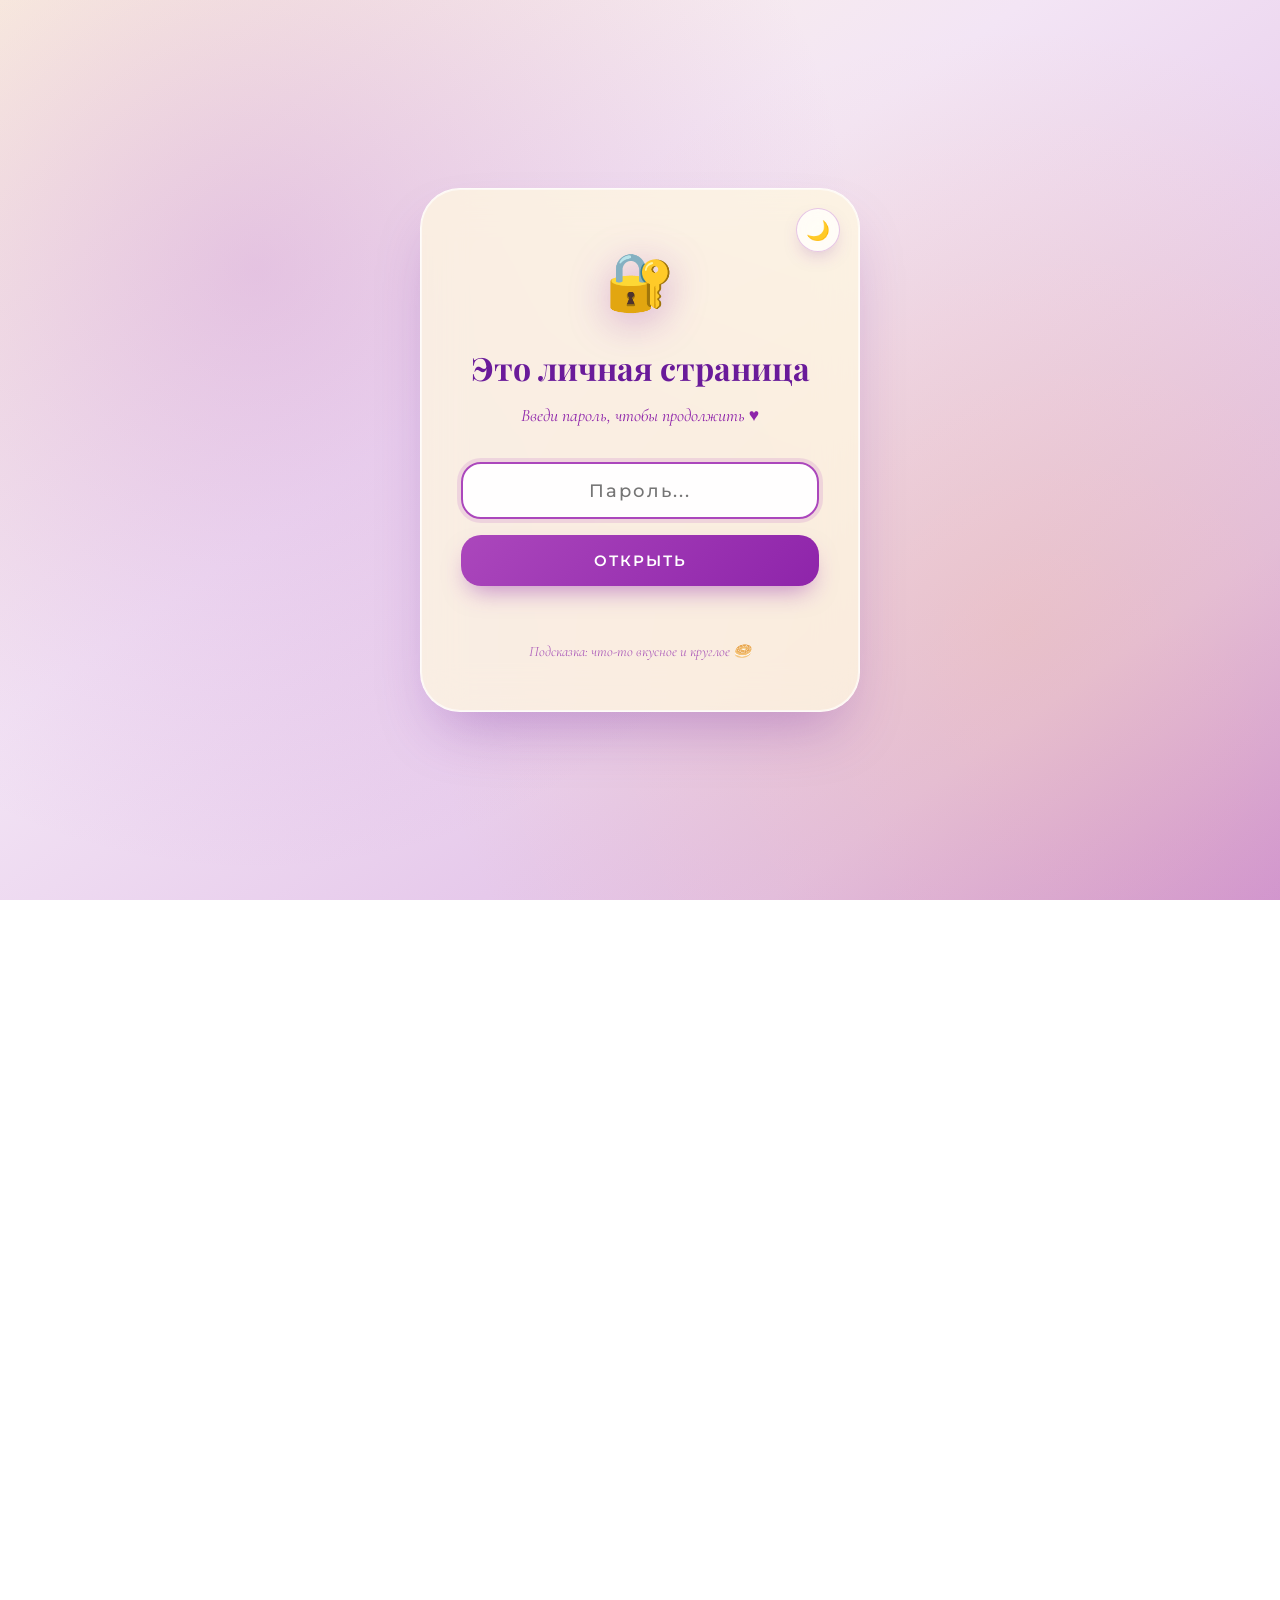
==== commit a8690ecb: "Add files via upload" ====
--- a/index.html
+++ b/index.html
@@ -2,7 +2,7 @@
 <html lang="ru">
 <head>
   <meta charset="UTF-8">
-  <meta name="viewport" content="width=device-width, initial-scale=1.0">
+  <meta name="viewport" content="width=device-width, initial-scale=1.0, maximum-scale=1.0, user-scalable=yes">
   <title>История моих чувств к Николь</title>
 
   <meta name="description" content="История моих чувств к Николь — моменты, стихи и письмо">
@@ -10,353 +10,409 @@
   <meta property="og:description" content="Сделано с любовью ♥">
   <meta property="og:type" content="website">
 
-  <link rel="icon" href="assets/favicon.svg" type="image/svg+xml">
+  <link rel="icon" href="data:image/svg+xml,<svg xmlns='http://www.w3.org/2000/svg' viewBox='0 0 100 100'><text y='.9em' font-size='90'>💜</text></svg>">
 
   <link rel="preconnect" href="https://fonts.googleapis.com">
   <link rel="preconnect" href="https://fonts.gstatic.com" crossorigin>
-  <link href="https://fonts.googleapis.com/css2?family=Marck+Script&family=Playfair+Display:ital,wght@0,400..900;1,400..900&family=Montserrat:wght@300;400;500;600&family=Cormorant+Garamond:ital,wght@0,300..700;1,300..700&display=swap" rel="stylesheet">
-
-  <link rel="stylesheet" href="css/style.css">
+  <link href="https://fonts.googleapis.com/css2?family=Marck+Script&family=Playfair+Display:ital,wght@0,400..900;1,400..900&family=Montserrat:wght@300;400;500;600;700&family=Cormorant+Garamond:ital,wght@0,300..700;1,300..700&display=swap" rel="stylesheet">
+
+  <link rel="stylesheet" href="css/base.css">
+  <link rel="stylesheet" href="css/components.css">
+  <link rel="stylesheet" href="css/sections.css">
+  <link rel="stylesheet" href="css/responsive.css">
 </head>
 <body class="locked">
 
   <div class="starfield" id="starfield" aria-hidden="true"></div>
-  <div class="floating-hearts" id="floatingHearts" aria-hidden="true"></div>
-  <div class="petals-bg" id="petalsBg" aria-hidden="true"></div>
-  <div class="reading-progress" id="readingProgress" aria-hidden="true"></div>
 
   <!-- ЭКРАН БЛОКИРОВКИ -->
   <div class="lock-screen" id="lockScreen">
     <div class="lock-card">
       <button class="lock-theme-toggle" id="lockThemeToggle" aria-label="Переключить тему">🌙</button>
       <span class="lock-icon" id="lockIcon">🔐</span>
-      <h2 class="lock-title" id="lockTitle">Это личная страница</h2>
-      <p class="lock-subtitle" id="lockSubtitle">Введи пароль, чтобы продолжить ♥</p>
+      <h2 class="lock-title">Это личная страница</h2>
+      <p class="lock-subtitle">Введи пароль, чтобы продолжить ♥</p>
       <form class="lock-form" id="lockForm" autocomplete="off">
-        <input
-          type="password"
-          class="lock-input"
-          id="lockInput"
-          placeholder="Пароль..."
-          autocomplete="off"
-          aria-label="Пароль"
-        >
-        <button type="submit" class="lock-btn" id="lockBtn">Открыть</button>
+        <input type="password" class="lock-input" id="lockInput" placeholder="Пароль..." autocomplete="off" aria-label="Пароль">
+        <button type="submit" class="lock-btn">Открыть</button>
         <p class="lock-error" id="lockError"></p>
       </form>
-      <p class="lock-hint" id="lockHint">Подсказка: что-то вкусное и круглое 🥯</p>
-    </div>
-  </div>
-
-  <!-- АНИМАЦИЯ "I LOVE YOU" -->
-  <div class="love-intro hidden" id="loveIntro">
-    <div class="love-hearts-container" id="loveHeartsContainer"></div>
-    <button class="love-skip-btn" id="loveSkipBtn">Пропустить →</button>
-  </div>
-
-  <!-- НАВИГАЦИЯ -->
+      <p class="lock-hint">Подсказка: что-то вкусное и круглое 🥯</p>
+    </div>
+  </div>
+
+  <div class="reading-progress" id="readingProgress" aria-hidden="true"></div>
+  <div class="floating-hearts" id="floatingHearts" aria-hidden="true"></div>
+
   <nav class="nav-bar" id="navBar" aria-label="Навигация по странице">
-    <button data-goto="hero">♥ Начало</button>
-    <button data-goto="firstMeeting">Встреча</button>
-    <button data-goto="timeline">Путь</button>
-    <button data-goto="moments">Моменты</button>
-    <button data-goto="reasons">Почему</button>
-    <button data-goto="hundredReasons">100 причин</button>
-    <button data-goto="nicknames">Прозвища</button>
-    <button data-goto="compatibility">Совместимость</button>
-    <button data-goto="weather">Погода</button>
-    <button data-goto="tenMoments">10 раз</button>
-    <button data-goto="poemSection">Чувства</button>
-    <button data-goto="compliment">Комплимент</button>
-    <button data-goto="game">Игра</button>
-    <button data-goto="letterSection">Письмо</button>
-    <button data-goto="secretSection">Секрет</button>
-    <button data-goto="futureLetter">Будущее</button>
+    <a href="#hero">♥ Начало</a>
+    <a href="#firstMeeting">Встреча</a>
+    <a href="#timeline">Путь</a>
+    <a href="#moments">Моменты</a>
+    <a href="#reasons">Почему</a>
+    <a href="#nicknames">Прозвища</a>
+    <a href="#compatibility">Совместимость</a>
+    <a href="#weather">Погода</a>
+    <a href="#hundredReasons">100 причин</a>
+    <a href="#poemSection">Чувства</a>
+    <a href="#compliment">Комплимент</a>
+    <a href="#game">Игра</a>
+    <a href="#letterSection">Письмо</a>
+    <a href="#secretSection">Секрет</a>
+    <a href="#futureLetter">Будущее</a>
   </nav>
 
   <button class="theme-toggle" id="themeToggle" aria-label="Переключить тему">🌙</button>
 
-  <!-- ГЛАВНАЯ СТРАНИЦА -->
-  <div class="page active" id="pageMain">
-
-    <header class="hero" id="hero">
-      <div class="hero-bg-circles" aria-hidden="true">
-        <span></span><span></span><span></span>
-      </div>
-      <h1 id="heroTitle" aria-label="История моих чувств к Николь"></h1>
-      <p class="subtitle"><span id="heroDate"></span></p>
-
-      <div class="live-counter" id="liveCounter" aria-label="Время вместе">
-        <div class="counter-block"><span class="counter-num" id="cDays">0</span><span class="counter-label">Дней</span></div>
-        <div class="counter-block"><span class="counter-num" id="cHours">0</span><span class="counter-label">Часов</span></div>
-        <div class="counter-block"><span class="counter-num" id="cMinutes">0</span><span class="counter-label">Минут</span></div>
-        <div class="counter-block"><span class="counter-num" id="cSeconds">0</span><span class="counter-label">Секунд</span></div>
-      </div>
-
-      <p class="visit-counter" id="visitCounter">Ты открываешь эту страницу впервые ✨</p>
-
-      <div class="scroll-hint" aria-hidden="true">↓ листайте ↓</div>
-    </header>
-
-    <section class="reveal" id="firstMeeting">
-      <h2 class="section-title">Наша первая встреча</h2>
-      <div class="first-meeting">
-        <div class="text">
-          <p>Я помню, как мы впервые заговорили, и именно из-за тебя я снова начал смеяться.</p>
-          <p>Из-за тебя я засыпал с улыбкой на лице, появилась мотивация снова что-то делать, и из-за тебя мои проблемы не казались такими уж серьезными.</p>
-          <p>Ты действительно сделала мою жизнь лучше, просто присутствуя в ней.</p>
-        </div>
-        <div class="photo-frame">
-          <img src="https://storage.yandexcloud.net/b.fotovssylku.ru/2026/09/27/image3b9c2db46cf7ee2b.md.png" alt="Наша первая встреча" loading="lazy">
-        </div>
-      </div>
-    </section>
-
-    <section class="reveal" id="timeline">
-      <h2 class="section-title">Наш путь вместе</h2>
-      <div class="timeline" id="timelineContainer"></div>
-    </section>
-
-    <section class="reveal" id="moments">
-      <h2 class="section-title">Моменты, которые я помню</h2>
-      <div class="gallery-grid" id="galleryGrid"></div>
-    </section>
-
-    <section class="reveal" id="reasons">
-      <h2 class="section-title">За что я тебя люблю</h2>
-      <div class="reasons-grid" id="reasonsGrid"></div>
-    </section>
-
-    <!-- 100 ПРИЧИН -->
-    <section class="reveal" id="hundredReasons">
+  <header class="hero" id="hero">
+    <div class="hero-bg-circles" aria-hidden="true">
+      <span></span><span></span><span></span>
+    </div>
+    <h1 id="heroTitle" aria-label="История моих чувств к Николь"></h1>
+    <p class="subtitle"><span id="heroDate"></span></p>
+
+    <div class="live-counter" id="liveCounter" aria-label="Время вместе">
+      <div class="counter-block"><span class="counter-num" id="cDays">0</span><span class="counter-label">Дней</span></div>
+      <div class="counter-block"><span class="counter-num" id="cHours">0</span><span class="counter-label">Часов</span></div>
+      <div class="counter-block"><span class="counter-num" id="cMinutes">0</span><span class="counter-label">Минут</span></div>
+      <div class="counter-block"><span class="counter-num" id="cSeconds">0</span><span class="counter-label">Секунд</span></div>
+    </div>
+
+    <div class="scroll-hint" aria-hidden="true">↓ листайте ↓</div>
+  </header>
+
+  <section class="reveal" id="firstMeeting">
+    <h2 class="section-title">Наша первая встреча</h2>
+    <div class="first-meeting">
+      <div class="text">
+        <p>Я помню, как мы впервые заговорили, и именно из-за тебя я снова начал смеяться.</p>
+        <p>Из-за тебя я засыпал с улыбкой на лице, появилась мотивация снова что-то делать, и из-за тебя мои проблемы не казались такими уж серьезными.</p>
+        <p>Ты действительно сделала мою жизнь лучше, просто присутствуя в ней.</p>
+      </div>
+      <div class="photo-frame">
+        <img src="https://storage.yandexcloud.net/b.fotovssylku.ru/2026/09/27/image3b9c2db46cf7ee2b.md.png" alt="Наша первая встреча" loading="lazy">
+      </div>
+    </div>
+  </section>
+
+  <section class="reveal" id="timeline">
+    <h2 class="section-title">Наш путь вместе</h2>
+    <div class="timeline" id="timelineContainer"></div>
+  </section>
+
+  <section class="reveal" id="moments">
+    <h2 class="section-title">Моменты, которые я помню</h2>
+    <div class="gallery-grid" id="galleryGrid"></div>
+  </section>
+
+  <section class="reveal" id="reasons">
+    <h2 class="section-title">За что я тебя люблю</h2>
+    <div class="reasons-grid" id="reasonsGrid"></div>
+  </section>
+
+ <!-- НАШИ ПРОЗВИЩА -->
+<section class="reveal nicknames-section" id="nicknames">
+  <div class="nicknames-header">
+    <span class="nicknames-eyebrow">Так мы называем друг друга</span>
+    <h2 class="section-title">Наши прозвища</h2>
+    <p class="nicknames-subtitle">Самые тёплые слова, которые мы говорим друг другу каждый день</p>
+  </div>
+
+  <div class="nicknames-grid">
+
+    <!-- ЕЁ КАРТОЧКА -->
+    <article class="nickname-card her-card">
+      <div class="nickname-glow"></div>
+      <div class="nickname-badge">Её</div>
+
+      <div class="nickname-avatar">
+        <span class="nickname-avatar-emoji">🐯</span>
+        <span class="nickname-avatar-ring"></span>
+      </div>
+
+      <h3 class="nickname-name">Как я называю тебя</h3>
+
+      <ul class="nickname-list">
+        <li class="nickname-item">
+          <span class="nickname-item-icon">🐯</span>
+          <div class="nickname-item-content">
+            <span class="nickname-item-title">Тигрица</span>
+            <span class="nickname-item-note">Когда ты злишься — но всё равно самая красивая</span>
+          </div>
+        </li>
+        <li class="nickname-item">
+          <span class="nickname-item-icon">🥐</span>
+          <div class="nickname-item-content">
+            <span class="nickname-item-title">Булочка</span>
+            <span class="nickname-item-note">Мягкая, тёплая и сладкая</span>
+          </div>
+        </li>
+        <li class="nickname-item">
+          <span class="nickname-item-icon">🌸</span>
+          <div class="nickname-item-content">
+            <span class="nickname-item-title">Малышка</span>
+            <span class="nickname-item-note">Самая нежная на свете</span>
+          </div>
+        </li>
+      </ul>
+
+      <div class="nickname-footer">
+        <span class="footer-line"></span>
+        <span class="footer-heart">💜</span>
+        <span class="footer-line"></span>
+      </div>
+    </article>
+
+    <!-- ЦЕНТР -->
+    <div class="nickname-connector" aria-hidden="true">
+      <span class="connector-heart">💜</span>
+      <span class="connector-pulse"></span>
+    </div>
+
+    <!-- МОЯ КАРТОЧКА -->
+    <article class="nickname-card my-card">
+      <div class="nickname-glow"></div>
+      <div class="nickname-badge">Моё</div>
+
+      <div class="nickname-avatar">
+        <span class="nickname-avatar-emoji">🥯</span>
+        <span class="nickname-avatar-ring"></span>
+      </div>
+
+      <h3 class="nickname-name">Как ты называешь меня</h3>
+
+      <ul class="nickname-list">
+        <li class="nickname-item">
+          <span class="nickname-item-icon">🥯</span>
+          <div class="nickname-item-content">
+            <span class="nickname-item-title">Моё бублик</span>
+            <span class="nickname-item-note">Твоё личное, только для нас двоих</span>
+          </div>
+        </li>
+      </ul>
+
+      <div class="nickname-footer">
+        <span class="footer-line"></span>
+        <span class="footer-heart">♥</span>
+        <span class="footer-line"></span>
+      </div>
+    </article>
+
+  </div>
+</section>
+
+  <!-- НАША СОВМЕСТИМОСТЬ — ГЕНЕРАТОР -->
+  <section class="reveal compatibility-section" id="compatibility">
+    <div class="compat-header">
+      <span class="compat-eyebrow">Магия чисел</span>
+      <h2 class="section-title">Наша совместимость</h2>
+      <p class="compatibility-subtitle">Нажми на кнопку — и узнай, насколько мы идеальны друг для друга 💜</p>
+    </div>
+
+    <div class="compat-generator" id="compatGenerator">
+      <div class="compat-idle" id="compatIdle">
+        <div class="compat-heart-pulse">
+          <span>💜</span>
+        </div>
+        <button class="compat-start-btn" id="compatStartBtn">
+          ✨ Проверить совместимость ✨
+        </button>
+        <p class="compat-hint">Готов узнать результат?</p>
+      </div>
+
+      <div class="compat-loading" id="compatLoading">
+        <div class="compat-loading-circle"></div>
+        <p class="compat-loading-text">Считаем звёзды...</p>
+      </div>
+
+      <div class="compat-result" id="compatResult">
+        <div class="compat-ring">
+          <svg viewBox="0 0 200 200" class="compat-svg">
+            <defs>
+              <linearGradient id="compatGradient" x1="0%" y1="0%" x2="100%" y2="100%">
+                <stop offset="0%" stop-color="#AB47BC" />
+                <stop offset="100%" stop-color="#FFB74D" />
+              </linearGradient>
+            </defs>
+            <circle class="compat-track" cx="100" cy="100" r="85"></circle>
+            <circle class="compat-progress" cx="100" cy="100" r="85" id="compatCircle"></circle>
+          </svg>
+          <div class="compat-center">
+            <span class="compat-percent" id="compatPercent">0%</span>
+            <span class="compat-label">совместимость</span>
+          </div>
+        </div>
+
+        <div class="compat-verdict" id="compatVerdict"></div>
+
+        <div class="compat-categories" id="compatCategories"></div>
+
+        <button class="compat-restart-btn" id="compatRestartBtn">
+          🔄 Проверить снова
+        </button>
+      </div>
+    </div>
+  </section>
+
+  <!-- НАША ПОГОДА — МЕТАФОРИЧЕСКАЯ -->
+  <section class="reveal weather-section" id="weather">
+    <div class="weather-header">
+      <span class="weather-eyebrow">Прогноз на сегодня</span>
+      <h2 class="section-title">Наша погода</h2>
+      <p class="weather-subtitle">Погода — это не только градусы. Это то, что я чувствую рядом с тобой</p>
+    </div>
+
+    <div class="weather-display" id="weatherDisplay">
+      <div class="weather-icon-big" id="weatherIcon">☀️</div>
+      <h3 class="weather-state" id="weatherState">Солнечно</h3>
+      <p class="weather-poetic" id="weatherPoetic">Сегодня солнечно, потому что ты рядом</p>
+      <div class="weather-details" id="weatherDetails"></div>
+      <button class="weather-refresh-btn" id="weatherRefreshBtn">
+        🔄 Сменить настроение погоды
+      </button>
+    </div>
+  </section>
+
+  <!-- 100 ПРИЧИН -->
+  <section class="reveal reasons100-section" id="hundredReasons">
+    <div class="reasons100-header">
+      <span class="reasons100-eyebrow">Целая сотня</span>
       <h2 class="section-title">100 причин, почему я тебя люблю</h2>
-      <p class="hundred-subtitle">Каждая — про тебя. Открой их все, если сможешь 💜</p>
-
-      <div class="hundred-progress-wrap">
-        <div class="hundred-progress">
-          <div class="hundred-progress-bar" id="hundredProgressBar"></div>
-          <span class="hundred-progress-text" id="hundredProgressText">0 из 100</span>
-        </div>
-        <p class="hundred-progress-level" id="hundredProgressLevel">Только начинаем ✨</p>
-        <p class="hundred-progress-remaining" id="hundredProgressRemaining">Осталось открыть: 100</p>
-      </div>
-
-      <div class="hundred-grid" id="hundredGrid"></div>
-
-      <div class="hundred-actions">
-        <button class="hundred-btn" id="hundredRandom">🎲 Открыть случайную</button>
-        <button class="hundred-btn secondary" id="hundredShowAll">Показать все 💜</button>
-      </div>
-    </section>
-
-    <!-- НАШИ ПРОЗВИЩА -->
-    <section class="reveal" id="nicknames">
-      <h2 class="section-title">Наши прозвища</h2>
-      <div class="nicknames-grid">
-        <div class="nickname-card hers">
-          <div class="nickname-header">
-            <span class="nickname-icon">🐯</span>
-            <h3 class="nickname-owner">Как я называю тебя</h3>
-          </div>
-          <div class="nickname-list">
-            <div class="nickname-item">
-              <span class="nickname-emoji">🐯</span>
-              <span class="nickname-text">Тигрица</span>
-              <span class="nickname-desc">Когда ты злишься — но всё равно самая красивая</span>
-            </div>
-            <div class="nickname-item">
-              <span class="nickname-emoji">🥐</span>
-              <span class="nickname-text">Булочка</span>
-              <span class="nickname-desc">Мягкая, тёплая и сладкая</span>
-            </div>
-            <div class="nickname-item">
-              <span class="nickname-emoji">🌸</span>
-              <span class="nickname-text">Малышка</span>
-              <span class="nickname-desc">Самая нежная на свете</span>
-            </div>
-          </div>
-        </div>
-        <div class="nickname-card mine">
-          <div class="nickname-header">
-            <span class="nickname-icon">🥯</span>
-            <h3 class="nickname-owner">Как ты называешь меня</h3>
-          </div>
-          <div class="nickname-list">
-            <div class="nickname-item">
-              <span class="nickname-emoji">🥯</span>
-              <span class="nickname-text">Моё бублик</span>
-              <span class="nickname-desc">Твоё личное, только для нас двоих</span>
-            </div>
-          </div>
-        </div>
-      </div>
-    </section>
-
-    <!-- НАША СОВМЕСТИМОСТЬ -->
-    <section class="reveal" id="compatibility">
-      <h2 class="section-title">Наша совместимость</h2>
-      <div class="compat-card">
-        <p class="compat-subtitle">Нажми, чтобы узнать, насколько мы подходим друг другу ✨</p>
-        <button class="compat-btn" id="compatBtn">💜 Проверить совместимость 💜</button>
-        <div class="compat-result" id="compatResult">
-          <div class="compat-circle">
-            <svg viewBox="0 0 120 120" class="compat-svg">
-              <defs>
-                <linearGradient id="compatGrad" x1="0%" y1="0%" x2="100%" y2="100%">
-                  <stop offset="0%" stop-color="#AB47BC"/>
-                  <stop offset="50%" stop-color="#FF6B9D"/>
-                  <stop offset="100%" stop-color="#FFB74D"/>
-                </linearGradient>
-              </defs>
-              <circle cx="60" cy="60" r="52" class="compat-track"></circle>
-              <circle cx="60" cy="60" r="52" class="compat-fill" id="compatFill"></circle>
-            </svg>
-            <span class="compat-percent" id="compatPercent">0%</span>
-          </div>
-          <p class="compat-text" id="compatText"></p>
-        </div>
-      </div>
-    </section>
-
-    <!-- НАША ПОГОДА -->
-    <section class="reveal" id="weather">
-      <h2 class="section-title">Наша погода</h2>
-      <div class="weather-card" id="weatherCard">
-        <div class="weather-icon" id="weatherIcon">☀️</div>
-        <div class="weather-title" id="weatherTitle">Солнечно</div>
-        <div class="weather-text" id="weatherText">Наша погода сегодня — самая тёплая, потому что ты рядом.</div>
-        <button class="weather-refresh" id="weatherRefresh">🔄 Сменить погоду</button>
-      </div>
-    </section>
-
-    <section class="reveal" id="tenMoments">
-      <h2 class="section-title">10 моментов, когда я понял, что люблю тебя</h2>
-      <div class="moments-list" id="tenMomentsList"></div>
-    </section>
-
-    <section class="poem-section reveal" id="poemSection">
-      <h2 class="section-title">Что я чувствую</h2>
-      <div class="poem-lines" id="poemLines"></div>
-    </section>
-
-    <section class="compliment-section reveal" id="compliment">
-      <h2 class="section-title">Скажи мне что-то приятное</h2>
-      <div class="compliment-box">
-        <p class="compliment-text" id="complimentText">Нажми на кнопку ниже — и получишь тёплые слова, которые я тебе говорю каждый день 💜</p>
-      </div>
-      <button class="compliment-btn" id="complimentBtn">✨ Сказать комплимент ✨</button>
-      <p class="compliment-counter" id="complimentCounter">Сказано комплиментов: 0</p>
-    </section>
-
-    <section class="game-section reveal" id="game">
-      <h2 class="section-title">Поймай сердечко</h2>
-      <p class="game-subtitle">Поймай как можно больше сердечек за 30 секунд</p>
-      <div class="game-info">
-        <div class="game-stat">
-          <span class="game-stat-value" id="gameScore">0</span>
-          <span class="game-stat-label">Поймано</span>
-        </div>
-        <div class="game-stat">
-          <span class="game-stat-value" id="gameTime">30</span>
-          <span class="game-stat-label">Секунд</span>
-        </div>
-        <div class="game-stat">
-          <span class="game-stat-value" id="gameBest">0</span>
-          <span class="game-stat-label">Рекорд</span>
-        </div>
-      </div>
-      <div class="game-area" id="gameArea"></div>
-      <button class="game-start-btn" id="gameStartBtn">▶ Старт</button>
-      <p class="game-result" id="gameResult"></p>
-    </section>
-
-    <div class="surprise-btn-wrap reveal">
-      <button class="surprise-btn" id="surpriseBtn">✨ Нажми на меня ✨</button>
-    </div>
-
-    <section class="letter-section reveal" id="letterSection">
-      <h2 class="section-title">Письмо для Николь</h2>
-      <div class="letter-paper" id="letterPaper">
-        <div class="letter-text" id="letterText"></div>
-      </div>
-    </section>
-
-    <section class="secret-section reveal" id="secretSection">
-      <h2 class="section-title">Что-то очень личное</h2>
-      <button class="secret-trigger" id="secretTrigger">
-        <span class="secret-trigger-icon">💌</span>
-        <span>Что я хочу тебе сказать, но стесняюсь</span>
-      </button>
-      <div class="secret-content" id="secretContent">
-        <div class="secret-paper">
-          <div class="secret-text" id="secretText"></div>
-        </div>
-      </div>
-    </section>
-
-    <section class="future-letter-section reveal" id="futureLetter">
-      <h2 class="section-title">Письмо в будущее</h2>
-      <div class="future-letter-box" id="futureLetterBox">
-        <span class="future-lock" id="futureLock">🔒</span>
-        <h3 class="future-title" id="futureTitle">Это письмо откроется 04 февраля 2027 года</h3>
-        <p class="future-subtitle" id="futureSubtitle">
-          Здесь спрятаны слова, которые я хочу сказать тебе через год. Каждый день приближает момент, когда ты их прочитаешь.
-        </p>
-
-        <div class="future-countdown" id="futureCountdown" aria-label="Обратный отсчёт">
-          <div class="future-countdown-block">
-            <span class="future-countdown-num" id="fcDays">0</span>
-            <span class="future-countdown-label">Дней</span>
-          </div>
-          <div class="future-countdown-block">
-            <span class="future-countdown-num" id="fcHours">0</span>
-            <span class="future-countdown-label">Часов</span>
-          </div>
-          <div class="future-countdown-block">
-            <span class="future-countdown-num" id="fcMinutes">0</span>
-            <span class="future-countdown-label">Минут</span>
-          </div>
-          <div class="future-countdown-block">
-            <span class="future-countdown-num" id="fcSeconds">0</span>
-            <span class="future-countdown-label">Секунд</span>
-          </div>
-        </div>
-
-        <button class="future-open-btn" id="futureOpenBtn">Попробовать открыть</button>
-        <p class="future-hint" id="futureHint"></p>
-
-        <div class="future-secret">
-          <span class="future-secret-label">Или введи секретный код, если знаешь ✨</span>
-          <form class="future-secret-form" id="futureSecretForm" autocomplete="off">
-            <input
-              type="text"
-              class="future-secret-input"
-              id="futureSecretInput"
-              placeholder="Секретный код..."
-              autocomplete="off"
-              aria-label="Секретный пароль"
-            >
-            <button type="submit" class="future-secret-btn">Открыть</button>
-          </form>
-          <p class="future-secret-hint" id="futureSecretHint"></p>
-        </div>
-
-        <div class="future-letter-content" id="futureLetterContent">
-          <div class="future-envelope">
-            <div class="future-letter-text" id="futureLetterText"></div>
-          </div>
-        </div>
-      </div>
-    </section>
-
-    <footer>
-      <span class="heart-icon">♥</span> Сделано с любовью для Николь <span class="heart-icon">♥</span><br>
-      <span id="footerYear"></span>
-    </footer>
-
-  </div>
-
-  <!-- LIGHTBOX -->
+      <p class="reasons100-subtitle">Нажми на любую — и она откроется 💜</p>
+    </div>
+
+    <div class="reasons100-progress">
+      <div class="progress-bar-100">
+        <div class="progress-fill-100" id="progressFill100"></div>
+      </div>
+      <p class="progress-text-100" id="progressText100">Открыто: 0 / 100</p>
+    </div>
+
+    <div class="reasons100-grid" id="reasons100Grid"></div>
+
+    <button class="reasons100-openall" id="reasons100OpenAll">
+      ✨ Открыть все причины ✨
+    </button>
+  </section>
+
+  <section class="reveal" id="tenMoments">
+    <h2 class="section-title">10 моментов, когда я понял, что люблю тебя</h2>
+    <div class="moments-list" id="tenMomentsList"></div>
+  </section>
+
+  <section class="poem-section reveal" id="poemSection">
+    <h2 class="section-title">Что я чувствую</h2>
+    <div class="poem-lines" id="poemLines"></div>
+  </section>
+
+  <section class="compliment-section reveal" id="compliment">
+    <h2 class="section-title">Скажи мне что-то приятное</h2>
+    <div class="compliment-box">
+      <p class="compliment-text" id="complimentText">Нажми на кнопку ниже — и получишь тёплые слова, которые я тебе говорю каждый день 💜</p>
+    </div>
+    <button class="compliment-btn" id="complimentBtn">✨ Сказать комплимент ✨</button>
+    <p class="compliment-counter" id="complimentCounter">Сказано комплиментов: 0</p>
+  </section>
+
+  <section class="game-section reveal" id="game">
+    <h2 class="section-title">Поймай сердечко</h2>
+    <p style="font-family: 'Cormorant Garamond', serif; font-size: 1.1rem; font-style: italic; color: var(--text-accent); margin-bottom: 1rem;">Поймай как можно больше сердечек за 30 секунд</p>
+    <div class="game-info">
+      <div class="game-stat">
+        <span class="game-stat-value" id="gameScore">0</span>
+        <span class="game-stat-label">Поймано</span>
+      </div>
+      <div class="game-stat">
+        <span class="game-stat-value" id="gameTime">30</span>
+        <span class="game-stat-label">Секунд</span>
+      </div>
+      <div class="game-stat">
+        <span class="game-stat-value" id="gameBest">0</span>
+        <span class="game-stat-label">Рекорд</span>
+      </div>
+    </div>
+    <div class="game-area" id="gameArea"></div>
+    <button class="game-start-btn" id="gameStartBtn">▶ Старт</button>
+    <p class="game-result" id="gameResult"></p>
+  </section>
+
+  <div class="surprise-btn-wrap reveal">
+    <button class="surprise-btn" id="surpriseBtn">✨ Нажми на меня ✨</button>
+  </div>
+
+  <section class="letter-section reveal" id="letterSection">
+    <h2 class="section-title">Письмо для Николь</h2>
+    <div class="letter-paper" id="letterPaper">
+      <div class="letter-text" id="letterText"></div>
+    </div>
+  </section>
+
+  <section class="secret-section reveal" id="secretSection">
+    <h2 class="section-title">Что-то очень личное</h2>
+    <button class="secret-trigger" id="secretTrigger">
+      <span class="secret-trigger-icon">💌</span>
+      <span>Что я хочу тебе сказать, но стесняюсь</span>
+    </button>
+    <div class="secret-content" id="secretContent">
+      <div class="secret-paper">
+        <div class="secret-text" id="secretText"></div>
+      </div>
+    </div>
+  </section>
+
+  <section class="future-letter-section reveal" id="futureLetter">
+    <h2 class="section-title">Письмо в будущее</h2>
+    <div class="future-letter-box" id="futureLetterBox">
+      <span class="future-lock" id="futureLock">🔒</span>
+      <h3 class="future-title" id="futureTitle">Это письмо откроется 04 февраля 2027 года</h3>
+      <p class="future-subtitle" id="futureSubtitle">
+        Здесь спрятаны слова, которые я хочу сказать тебе через год. Каждый день приближает момент, когда ты их прочитаешь.
+      </p>
+
+      <div class="future-countdown" id="futureCountdown" aria-label="Обратный отсчёт">
+        <div class="future-countdown-block">
+          <span class="future-countdown-num" id="fcDays">0</span>
+          <span class="future-countdown-label">Дней</span>
+        </div>
+        <div class="future-countdown-block">
+          <span class="future-countdown-num" id="fcHours">0</span>
+          <span class="future-countdown-label">Часов</span>
+        </div>
+        <div class="future-countdown-block">
+          <span class="future-countdown-num" id="fcMinutes">0</span>
+          <span class="future-countdown-label">Минут</span>
+        </div>
+        <div class="future-countdown-block">
+          <span class="future-countdown-num" id="fcSeconds">0</span>
+          <span class="future-countdown-label">Секунд</span>
+        </div>
+      </div>
+
+      <button class="future-open-btn" id="futureOpenBtn">Попробовать открыть</button>
+      <p class="future-hint" id="futureHint"></p>
+
+      <div class="future-secret">
+        <span class="future-secret-label">Или введи секретный код, если знаешь ✨</span>
+        <form class="future-secret-form" id="futureSecretForm" autocomplete="off">
+          <input type="text" class="future-secret-input" id="futureSecretInput" placeholder="Секретный код..." autocomplete="off" aria-label="Секретный пароль">
+          <button type="submit" class="future-secret-btn">Открыть</button>
+        </form>
+        <p class="future-secret-hint" id="futureSecretHint"></p>
+      </div>
+
+      <div class="future-letter-content" id="futureLetterContent">
+        <div class="future-envelope">
+          <div class="future-letter-text" id="futureLetterText"></div>
+        </div>
+      </div>
+    </div>
+  </section>
+
+  <footer>
+    <span class="heart-icon">♥</span> Сделано с любовью для Николь <span class="heart-icon">♥</span><br>
+    <span id="footerYear"></span>
+  </footer>
+
   <div class="lightbox" id="lightbox" role="dialog" aria-modal="true" aria-label="Просмотр фото">
     <button class="lightbox-close" id="lightboxClose" aria-label="Закрыть">&times;</button>
     <div class="lightbox-caption" id="lightboxCaption"></div>
@@ -366,7 +422,6 @@
     <div class="lightbox-counter" id="lightboxCounter"></div>
   </div>
 
-  <!-- МОДАЛЬНОЕ ОКНО СЮРПРИЗА -->
   <div class="surprise-modal" id="surpriseModal" role="dialog" aria-modal="true">
     <div class="surprise-card">
       <span class="surprise-emoji" id="surpriseEmoji">💜</span>
@@ -375,21 +430,15 @@
     </div>
   </div>
 
-  <!-- МОДАЛЬНОЕ ОКНО EASTER EGG -->
-  <div class="easter-modal" id="easterModal" role="dialog" aria-modal="true">
-    <div class="easter-card">
-      <span class="easter-emoji">🎉</span>
-      <h3 class="easter-title">Ты нашла секрет!</h3>
-      <p class="easter-text">
-        Ты самая внимательная девушка на свете. Я знал, что ты найдёшь это место 💜
-        <br><br>
-        Я люблю тебя больше, чем все звёзды на небе. Спасибо, что ты есть.
-      </p>
-      <button class="easter-close" id="easterClose">Люблю тебя ♥</button>
-    </div>
-  </div>
-
-  <!-- АУДИОПЛЕЕР -->
+  <div class="easteregg-modal" id="eastereggModal" role="dialog" aria-modal="true">
+    <div class="easteregg-card">
+      <span class="easteregg-emoji" id="eastereggEmoji">🥯</span>
+      <h3 class="easteregg-title" id="eastereggTitle">Ты нашла секрет!</h3>
+      <p class="easteregg-text" id="eastereggText"></p>
+      <button class="easteregg-close" id="eastereggClose">Закрыть</button>
+    </div>
+  </div>
+
   <div class="audio-player" id="audioPlayer">
     <button id="playPauseBtn" aria-label="Play/Pause">▶</button>
     <input type="range" class="volume-slider" id="volumeSlider" min="0" max="1" step="0.01" value="0.7" aria-label="Громкость">
@@ -404,6 +453,16 @@
 
   <button class="back-to-top" id="backToTop" aria-label="Наверх">↑</button>
 
-  <script src="js/script.js"></script>
+  <script src="js/data.js"></script>
+  <script src="js/lock.js"></script>
+  <script src="js/ui.js"></script>
+  <script src="js/gallery.js"></script>
+  <script src="js/game.js"></script>
+  <script src="js/letters.js"></script>
+  <script src="js/compatibility.js"></script>
+  <script src="js/weather.js"></script>
+  <script src="js/reasons100.js"></script>
+  <script src="js/easteregg.js"></script>
+  <script src="js/main.js"></script>
 </body>
 </html>
--- a/css/base.css
+++ b/css/base.css
@@ -0,0 +1,199 @@
+/* ============================================
+   BASE — переменные, сброс, body, анимации
+   ============================================ */
+
+:root {
+  --bg-gradient: linear-gradient(145deg, #FFF8E1 0%, #F3E5F5 40%, #E1BEE7 80%, #CE93D8 100%);
+  --text-main: #3E2C4A;
+  --text-title: #6A1B9A;
+  --text-accent: #8E24AA;
+  --accent-gold: #FFB74D;
+  --accent-purple: #AB47BC;
+  --card-bg: rgba(255, 248, 225, 0.5);
+  --card-border: rgba(255, 255, 255, 0.5);
+  --shadow-color: rgba(106, 27, 154, 0.15);
+  --player-bg: rgba(255, 248, 225, 0.85);
+  --poem-color-1: #6A1B9A;
+  --poem-color-2: #4A2C5A;
+  --letter-bg: #FFFDF7;
+}
+
+body.dark {
+  --bg-gradient: linear-gradient(145deg, #0A0414 0%, #140B24 40%, #1F0F33 80%, #2A1443 100%);
+  --text-main: #E8D5F0;
+  --text-title: #E1BEE7;
+  --text-accent: #CE93D8;
+  --accent-gold: #FFB74D;
+  --accent-purple: #CE93D8;
+  --card-bg: rgba(60, 30, 80, 0.45);
+  --card-border: rgba(200, 150, 220, 0.25);
+  --shadow-color: rgba(0, 0, 0, 0.6);
+  --player-bg: rgba(45, 20, 60, 0.9);
+  --poem-color-1: #E1BEE7;
+  --poem-color-2: #CE93D8;
+  --letter-bg: #2A1835;
+}
+
+* { margin: 0; padding: 0; box-sizing: border-box; }
+html { scroll-behavior: smooth; }
+
+body {
+  font-family: 'Montserrat', sans-serif;
+  background: var(--bg-gradient);
+  background-attachment: fixed;
+  color: var(--text-main);
+  line-height: 1.6;
+  overflow-x: hidden;
+  min-height: 100vh;
+  transition: background 0.5s ease, color 0.5s ease;
+  position: relative;
+}
+
+/* ЗВЁЗДНОЕ НЕБО */
+.starfield {
+  position: fixed;
+  inset: 0;
+  pointer-events: none;
+  z-index: 0;
+  opacity: 0;
+  transition: opacity 1s ease;
+}
+
+body.dark .starfield { opacity: 1; }
+
+.star {
+  position: absolute;
+  background: #fff;
+  border-radius: 50%;
+  animation: twinkle ease-in-out infinite;
+  box-shadow: 0 0 6px rgba(255, 255, 255, 0.8);
+}
+
+@keyframes twinkle {
+  0%, 100% { opacity: 0.15; transform: scale(0.8); }
+  50% { opacity: 1; transform: scale(1.2); }
+}
+
+.shooting-star {
+  position: absolute;
+  width: 2px;
+  height: 2px;
+  background: #fff;
+  border-radius: 50%;
+  box-shadow: 0 0 10px 2px rgba(255, 255, 255, 0.8), 0 0 20px 4px rgba(206, 147, 216, 0.6);
+  animation: shoot linear forwards;
+}
+
+.shooting-star::after {
+  content: '';
+  position: absolute;
+  top: 50%;
+  left: 0;
+  width: 120px;
+  height: 1px;
+  background: linear-gradient(90deg, rgba(255,255,255,0.9), transparent);
+  transform: translateY(-50%);
+}
+
+@keyframes shoot {
+  0% { transform: translate(0, 0); opacity: 1; }
+  100% { transform: translate(-300px, 300px); opacity: 0; }
+}
+
+.reading-progress {
+  position: fixed;
+  top: 0;
+  left: 0;
+  width: 0%;
+  height: 4px;
+  background: linear-gradient(90deg, #AB47BC, #FFB74D, #8E24AA);
+  z-index: 9999;
+  transition: width 0.1s ease-out;
+  box-shadow: 0 0 10px rgba(171, 71, 188, 0.6);
+}
+
+section {
+  position: relative;
+  z-index: 2;
+  padding: 4rem 1.5rem;
+  max-width: 1200px;
+  margin: 0 auto;
+  scroll-margin-top: 5rem;
+}
+
+.section-title {
+  font-family: 'Playfair Display', serif;
+  font-size: clamp(1.8rem, 5vw, 2.8rem);
+  font-weight: 600;
+  text-align: center;
+  margin-bottom: 2.5rem;
+  color: var(--text-title);
+  letter-spacing: 1px;
+  position: relative;
+}
+
+.section-title::after {
+  content: '♥';
+  display: block;
+  font-size: 1.2rem;
+  color: var(--accent-gold);
+  margin-top: 0.5rem;
+}
+
+.reveal {
+  opacity: 0;
+  transform: translateY(40px);
+  transition: opacity 0.9s cubic-bezier(0.22, 1, 0.36, 1), transform 0.9s cubic-bezier(0.22, 1, 0.36, 1);
+}
+.reveal.visible { opacity: 1; transform: translateY(0); }
+
+.visually-hidden {
+  position: absolute; width: 1px; height: 1px; margin: -1px; padding: 0;
+  overflow: hidden; clip: rect(0,0,0,0); border: 0;
+}
+
+/* ============================================
+   FLOWERS — цветочный фон в светлой теме
+   ============================================ */
+
+body:not(.dark)::before {
+  content: '';
+  position: fixed;
+  inset: 0;
+  z-index: 0;
+  pointer-events: none;
+  opacity: 0.4;
+  background-image:
+    radial-gradient(circle at 10% 20%, rgba(255, 183, 77, 0.3) 0%, transparent 40%),
+    radial-gradient(circle at 90% 15%, rgba(225, 190, 231, 0.4) 0%, transparent 45%),
+    radial-gradient(circle at 15% 85%, rgba(206, 147, 216, 0.3) 0%, transparent 40%),
+    radial-gradient(circle at 85% 75%, rgba(255, 205, 210, 0.35) 0%, transparent 45%),
+    url("data:image/svg+xml,%3Csvg xmlns='http://www.w3.org/2000/svg' width='140' height='140' viewBox='0 0 140 140'%3E%3Cg fill='%23CE93D8' fill-opacity='0.35'%3E%3Ccircle cx='30' cy='30' r='4'/%3E%3Ccircle cx='25' cy='23' r='3.2'/%3E%3Ccircle cx='35' cy='23' r='3.2'/%3E%3Ccircle cx='25' cy='37' r='3.2'/%3E%3Ccircle cx='35' cy='37' r='3.2'/%3E%3Ccircle cx='100' cy='90' r='3.5'/%3E%3Ccircle cx='95' cy='83' r='2.8'/%3E%3Ccircle cx='105' cy='83' r='2.8'/%3E%3Ccircle cx='95' cy='97' r='2.8'/%3E%3Ccircle cx='105' cy='97' r='2.8'/%3E%3C/g%3E%3Cg fill='%23FFB74D' fill-opacity='0.4'%3E%3Ccircle cx='80' cy='25' r='2.8'/%3E%3Ccircle cx='76' cy='20' r='2.2'/%3E%3Ccircle cx='84' cy='20' r='2.2'/%3E%3Ccircle cx='76' cy='30' r='2.2'/%3E%3Ccircle cx='84' cy='30' r='2.2'/%3E%3Ccircle cx='25' cy='105' r='3.2'/%3E%3Ccircle cx='20' cy='99' r='2.5'/%3E%3Ccircle cx='30' cy='99' r='2.5'/%3E%3Ccircle cx='20' cy='111' r='2.5'/%3E%3Ccircle cx='30' cy='111' r='2.5'/%3E%3C/g%3E%3Cg fill='%23F48FB1' fill-opacity='0.35'%3E%3Ccircle cx='115' cy='40' r='2.5'/%3E%3Ccircle cx='112' cy='36' r='2'/%3E%3Ccircle cx='118' cy='36' r='2'/%3E%3Ccircle cx='112' cy='44' r='2'/%3E%3Ccircle cx='118' cy='44' r='2'/%3E%3C/g%3E%3C/svg%3E");
+  background-size: 100% 100%, 100% 100%, 100% 100%, 100% 100%, 140px 140px;
+  transition: opacity 0.8s ease;
+}
+
+body.dark::before {
+  opacity: 0;
+}
+
+/* Падающие лепестки */
+.petal {
+  position: fixed;
+  top: -50px;
+  font-size: 1.2rem;
+  pointer-events: none;
+  z-index: 1;
+  opacity: 0.5;
+  animation: petalFall linear infinite;
+  will-change: transform;
+}
+
+@keyframes petalFall {
+  0% { transform: translateY(-50px) rotate(0deg) translateX(0); opacity: 0; }
+  10% { opacity: 0.6; }
+  50% { transform: translateY(50vh) rotate(180deg) translateX(30px); }
+  100% { transform: translateY(105vh) rotate(360deg) translateX(-20px); opacity: 0; }
+}
+
+body.dark .petal { display: none; }
--- a/css/components.css
+++ b/css/components.css
@@ -0,0 +1,502 @@
+/* ============================================
+   COMPONENTS — общие UI-элементы
+   ============================================ */
+
+/* NAV BAR */
+.nav-bar {
+  position: fixed;
+  top: 1rem;
+  left: 50%;
+  transform: translateX(-50%) translateY(-100px);
+  z-index: 900;
+  background: var(--player-bg);
+  backdrop-filter: blur(16px);
+  border-radius: 40px;
+  padding: 0.5rem 0.8rem;
+  box-shadow: 0 10px 30px -10px var(--shadow-color);
+  border: 1px solid var(--card-border);
+  display: flex;
+  gap: 0.3rem;
+  opacity: 0;
+  transition: transform 0.5s cubic-bezier(0.22, 1, 0.36, 1), opacity 0.5s;
+  max-width: 95vw;
+  overflow-x: auto;
+  scrollbar-width: none;
+}
+.nav-bar::-webkit-scrollbar { display: none; }
+
+.nav-bar.visible {
+  transform: translateX(-50%) translateY(0);
+  opacity: 1;
+}
+
+.nav-bar a {
+  font-family: 'Montserrat', sans-serif;
+  font-size: 0.75rem;
+  font-weight: 500;
+  color: var(--text-accent);
+  text-decoration: none;
+  padding: 0.5rem 0.8rem;
+  border-radius: 30px;
+  transition: all 0.25s;
+  white-space: nowrap;
+  letter-spacing: 0.3px;
+}
+
+.nav-bar a:hover,
+.nav-bar a.active {
+  background: var(--accent-purple);
+  color: #fff;
+}
+
+.theme-toggle {
+  position: fixed;
+  top: 1rem;
+  right: 1rem;
+  z-index: 950;
+  width: 44px;
+  height: 44px;
+  border-radius: 50%;
+  background: var(--player-bg);
+  backdrop-filter: blur(16px);
+  border: 1px solid var(--card-border);
+  box-shadow: 0 8px 20px -8px var(--shadow-color);
+  cursor: pointer;
+  font-size: 1.2rem;
+  display: flex;
+  align-items: center;
+  justify-content: center;
+  transition: transform 0.3s, background 0.3s;
+  color: var(--text-title);
+}
+.theme-toggle:hover { transform: scale(1.1) rotate(15deg); }
+
+/* FLOATING HEARTS */
+.floating-hearts {
+  position: fixed;
+  inset: 0;
+  pointer-events: none;
+  z-index: 1;
+  overflow: hidden;
+}
+
+.heart-float {
+  position: absolute;
+  bottom: -100px;
+  font-size: 1.5rem;
+  color: var(--accent-purple);
+  opacity: 0.3;
+  animation: floatUp linear infinite;
+  user-select: none;
+}
+
+@keyframes floatUp {
+  0% { transform: translateY(0) rotate(0deg); opacity: 0; }
+  10% { opacity: 0.5; }
+  90% { opacity: 0.5; }
+  100% { transform: translateY(-110vh) rotate(360deg); opacity: 0; }
+}
+
+/* AUDIO PLAYER */
+.audio-player {
+  position: fixed;
+  bottom: 1.5rem;
+  right: 1.5rem;
+  z-index: 500;
+  background: var(--player-bg);
+  backdrop-filter: blur(16px);
+  border-radius: 60px;
+  padding: 0.65rem 1.2rem 0.65rem 0.8rem;
+  box-shadow: 0 15px 30px -8px var(--shadow-color);
+  display: flex;
+  align-items: center;
+  gap: 0.8rem;
+  border: 1px solid var(--card-border);
+  transition: opacity 0.6s ease, transform 0.6s ease;
+  opacity: 0;
+  transform: translateY(20px);
+  pointer-events: none;
+}
+.audio-player.visible { opacity: 1; transform: translateY(0); pointer-events: auto; }
+
+.audio-player button {
+  background: none;
+  border: none;
+  cursor: pointer;
+  font-size: 1.3rem;
+  color: var(--text-title);
+  display: flex;
+  align-items: center;
+  justify-content: center;
+  padding: 0.3rem;
+  transition: transform 0.2s, color 0.2s;
+  line-height: 1;
+}
+.audio-player button:hover { transform: scale(1.15); color: var(--text-accent); }
+
+.audio-player .volume-slider {
+  width: 70px;
+  accent-color: var(--accent-purple);
+  height: 4px;
+  border-radius: 4px;
+  cursor: pointer;
+}
+
+/* BACK TO TOP */
+.back-to-top {
+  position: fixed;
+  bottom: 1.5rem;
+  left: 1.5rem;
+  z-index: 500;
+  width: 48px;
+  height: 48px;
+  border-radius: 50%;
+  background: var(--player-bg);
+  backdrop-filter: blur(10px);
+  border: 1px solid var(--card-border);
+  box-shadow: 0 12px 24px -8px var(--shadow-color);
+  cursor: pointer;
+  font-size: 1.5rem;
+  color: var(--text-title);
+  display: flex;
+  align-items: center;
+  justify-content: center;
+  transition: opacity 0.4s, transform 0.3s, background 0.3s;
+  opacity: 0;
+  transform: translateY(20px);
+  pointer-events: none;
+}
+.back-to-top.visible { opacity: 1; transform: translateY(0); pointer-events: auto; }
+.back-to-top:hover {
+  background: var(--accent-gold);
+  color: #3E2C4A;
+  transform: translateY(-4px);
+}
+
+/* FOOTER */
+footer {
+  text-align: center;
+  padding: 2.5rem 1.5rem 5rem;
+  font-family: 'Cormorant Garamond', serif;
+  font-size: 1.1rem;
+  color: var(--text-title);
+  position: relative;
+  z-index: 2;
+}
+
+footer .heart-icon {
+  color: var(--accent-purple);
+  font-size: 1.6rem;
+  display: inline-block;
+  animation: pulse 1.6s infinite;
+  margin: 0 0.3rem;
+}
+
+@keyframes pulse {
+  0%, 100% { transform: scale(1); }
+  50% { transform: scale(1.25); }
+}
+
+/* LIGHTBOX */
+.lightbox {
+  position: fixed;
+  inset: 0;
+  background: rgba(40, 10, 50, 0.9);
+  backdrop-filter: blur(12px);
+  display: flex;
+  justify-content: center;
+  align-items: center;
+  z-index: 1000;
+  opacity: 0;
+  visibility: hidden;
+  transition: opacity 0.4s ease, visibility 0.4s ease;
+  padding: 1.5rem;
+}
+
+.lightbox.active { opacity: 1; visibility: visible; }
+
+.lightbox img {
+  max-width: 90vw;
+  max-height: 80vh;
+  border-radius: 20px;
+  box-shadow: 0 30px 60px rgba(0,0,0,0.5);
+  border: 3px solid var(--accent-gold);
+  object-fit: contain;
+  transform: scale(0.95);
+  transition: transform 0.3s ease, opacity 0.3s ease;
+}
+.lightbox.active img { transform: scale(1); }
+
+.lightbox-close {
+  position: absolute;
+  top: 1.5rem;
+  right: 2rem;
+  font-size: 3rem;
+  color: #FFF8E1;
+  cursor: pointer;
+  line-height: 1;
+  transition: transform 0.2s, color 0.2s;
+  font-family: 'Montserrat', sans-serif;
+  font-weight: 300;
+  background: none;
+  border: none;
+  z-index: 1001;
+}
+.lightbox-close:hover { transform: scale(1.2) rotate(90deg); color: var(--accent-gold); }
+
+.lightbox-nav {
+  position: absolute;
+  top: 50%;
+  transform: translateY(-50%);
+  width: 54px;
+  height: 54px;
+  border-radius: 50%;
+  background: rgba(255, 248, 225, 0.15);
+  border: 1px solid rgba(255, 248, 225, 0.4);
+  color: #FFF8E1;
+  font-size: 1.6rem;
+  cursor: pointer;
+  display: flex;
+  align-items: center;
+  justify-content: center;
+  transition: all 0.3s;
+  backdrop-filter: blur(10px);
+  z-index: 1001;
+}
+.lightbox-nav:hover {
+  background: var(--accent-purple);
+  transform: translateY(-50%) scale(1.1);
+}
+.lightbox-prev { left: 1.5rem; }
+.lightbox-next { right: 1.5rem; }
+
+.lightbox-counter {
+  position: absolute;
+  bottom: 1.5rem;
+  left: 50%;
+  transform: translateX(-50%);
+  color: #FFF8E1;
+  font-family: 'Montserrat', sans-serif;
+  font-size: 0.9rem;
+  letter-spacing: 1.5px;
+  background: rgba(0, 0, 0, 0.4);
+  padding: 0.4rem 1rem;
+  border-radius: 20px;
+  backdrop-filter: blur(6px);
+}
+
+.lightbox-caption {
+  position: absolute;
+  top: 1.5rem;
+  left: 50%;
+  transform: translateX(-50%);
+  color: #FFF8E1;
+  font-family: 'Playfair Display', serif;
+  font-size: 1rem;
+  background: rgba(0, 0, 0, 0.4);
+  padding: 0.4rem 1.2rem;
+  border-radius: 20px;
+  backdrop-filter: blur(6px);
+  max-width: 80vw;
+  text-align: center;
+}
+
+/* SURPRISE MODAL */
+.surprise-modal {
+  position: fixed;
+  inset: 0;
+  background: rgba(40, 10, 50, 0.85);
+  backdrop-filter: blur(10px);
+  display: flex;
+  align-items: center;
+  justify-content: center;
+  z-index: 2000;
+  opacity: 0;
+  visibility: hidden;
+  transition: opacity 0.4s, visibility 0.4s;
+  padding: 1.5rem;
+}
+.surprise-modal.active { opacity: 1; visibility: visible; }
+
+.surprise-card {
+  background: linear-gradient(160deg, #FFF8E1, #F3E5F5);
+  border-radius: 30px;
+  padding: 3rem 2rem;
+  max-width: 500px;
+  width: 100%;
+  text-align: center;
+  box-shadow: 0 30px 60px rgba(0,0,0,0.4);
+  border: 2px solid var(--accent-gold);
+  transform: scale(0.85);
+  transition: transform 0.4s cubic-bezier(0.22, 1, 0.36, 1);
+  position: relative;
+}
+.surprise-modal.active .surprise-card { transform: scale(1); }
+
+.surprise-emoji { font-size: 4rem; display: block; margin-bottom: 1rem; animation: heartbeat 1.3s infinite; }
+
+@keyframes heartbeat {
+  0%, 100% { transform: scale(1); }
+  25% { transform: scale(1.15); }
+  50% { transform: scale(1); }
+  75% { transform: scale(1.1); }
+}
+
+.surprise-text {
+  font-family: 'Cormorant Garamond', serif;
+  font-size: 1.4rem;
+  font-style: italic;
+  color: #4A2C5A;
+  line-height: 1.6;
+  margin-bottom: 1.5rem;
+}
+
+.surprise-close {
+  background: var(--accent-purple);
+  color: #fff;
+  border: none;
+  border-radius: 40px;
+  padding: 0.7rem 2rem;
+  font-family: 'Montserrat', sans-serif;
+  font-size: 0.9rem;
+  font-weight: 600;
+  letter-spacing: 1px;
+  cursor: pointer;
+  transition: transform 0.2s, background 0.2s;
+}
+.surprise-close:hover { transform: scale(1.05); background: #8E24AA; }
+
+/* EASTER EGG MODAL */
+.easteregg-modal {
+  position: fixed;
+  inset: 0;
+  background: rgba(20, 5, 30, 0.92);
+  backdrop-filter: blur(15px);
+  display: flex;
+  align-items: center;
+  justify-content: center;
+  z-index: 5000;
+  opacity: 0;
+  visibility: hidden;
+  transition: opacity 0.5s, visibility 0.5s;
+  padding: 1.5rem;
+}
+.easteregg-modal.active { opacity: 1; visibility: visible; }
+
+.easteregg-card {
+  background: linear-gradient(160deg, #1F0F33, #2A1443, #3C1E50);
+  border-radius: 32px;
+  padding: 3rem 2rem;
+  max-width: 520px;
+  width: 100%;
+  text-align: center;
+  box-shadow: 0 30px 80px rgba(171, 71, 188, 0.5),
+              inset 0 0 0 1px rgba(255, 183, 77, 0.4);
+  border: 2px solid var(--accent-gold);
+  transform: scale(0.7) rotate(-5deg);
+  transition: transform 0.6s cubic-bezier(0.22, 1, 0.36, 1);
+  position: relative;
+  overflow: hidden;
+}
+.easteregg-modal.active .easteregg-card {
+  transform: scale(1) rotate(0deg);
+}
+
+.easteregg-card::before {
+  content: '';
+  position: absolute;
+  inset: -50%;
+  background: conic-gradient(from 0deg, transparent, rgba(255, 183, 77, 0.15), transparent 30%);
+  animation: easterSpin 8s linear infinite;
+  pointer-events: none;
+}
+
+@keyframes easterSpin {
+  0% { transform: rotate(0deg); }
+  100% { transform: rotate(360deg); }
+}
+
+.easteregg-emoji {
+  font-size: 5rem;
+  display: block;
+  margin-bottom: 1rem;
+  animation: heartbeat 1.3s infinite;
+  filter: drop-shadow(0 0 20px rgba(255, 183, 77, 0.8));
+  position: relative;
+  z-index: 1;
+}
+
+.easteregg-title {
+  font-family: 'Playfair Display', serif;
+  font-size: clamp(1.5rem, 4vw, 2rem);
+  font-weight: 700;
+  color: var(--accent-gold);
+  margin-bottom: 1rem;
+  letter-spacing: 1px;
+  position: relative;
+  z-index: 1;
+  text-shadow: 0 0 20px rgba(255, 183, 77, 0.6);
+}
+
+.easteregg-text {
+  font-family: 'Cormorant Garamond', serif;
+  font-size: 1.2rem;
+  font-style: italic;
+  color: #E1BEE7;
+  line-height: 1.7;
+  margin-bottom: 1.8rem;
+  position: relative;
+  z-index: 1;
+}
+
+.easteregg-close {
+  background: linear-gradient(135deg, #FFB74D, #AB47BC);
+  color: #fff;
+  border: none;
+  border-radius: 40px;
+  padding: 0.8rem 2.2rem;
+  font-family: 'Montserrat', sans-serif;
+  font-size: 0.95rem;
+  font-weight: 600;
+  letter-spacing: 1.5px;
+  text-transform: uppercase;
+  cursor: pointer;
+  transition: transform 0.2s, box-shadow 0.3s;
+  position: relative;
+  z-index: 1;
+  box-shadow: 0 10px 30px rgba(255, 183, 77, 0.5);
+}
+.easteregg-close:hover {
+  transform: scale(1.05);
+  box-shadow: 0 15px 40px rgba(255, 183, 77, 0.8);
+}
+
+/* CONFETTI */
+.confetti-heart {
+  position: fixed;
+  font-size: 1.5rem;
+  pointer-events: none;
+  z-index: 3000;
+  animation: confettiFall linear forwards;
+}
+
+@keyframes confettiFall {
+  0% { transform: translateY(-50px) rotate(0deg); opacity: 1; }
+  100% { transform: translateY(105vh) rotate(720deg); opacity: 0; }
+}
+
+.welcome-confetti {
+  position: fixed;
+  pointer-events: none;
+  z-index: 11000;
+  font-size: 1.8rem;
+  animation: welcomeFall linear forwards;
+  will-change: transform, opacity;
+}
+
+@keyframes welcomeFall {
+  0% { transform: translateY(-100vh) rotate(0deg) scale(0.5); opacity: 0; }
+  10% { opacity: 1; transform: translateY(-10vh) rotate(60deg) scale(1); }
+  90% { opacity: 1; }
+  100% { transform: translateY(110vh) rotate(720deg) scale(0.8); opacity: 0; }
+}
--- a/css/sections.css
+++ b/css/sections.css
@@ -0,0 +1,2504 @@
+/* ============================================
+   SECTIONS — секции страницы
+   ============================================ */
+
+/* ============================================
+   HERO
+   ============================================ */
+.hero {
+  min-height: 100vh;
+  display: flex;
+  flex-direction: column;
+  justify-content: center;
+  align-items: center;
+  text-align: center;
+  padding: 2rem 1.5rem;
+  position: relative;
+  z-index: 2;
+  overflow: hidden;
+}
+
+.hero-bg-circles {
+  position: absolute;
+  inset: 0;
+  z-index: -1;
+  filter: blur(80px);
+  opacity: 0.6;
+}
+
+.hero-bg-circles span {
+  position: absolute;
+  border-radius: 50%;
+  display: block;
+}
+
+.hero-bg-circles span:nth-child(1) {
+  width: 400px; height: 400px;
+  background: #AB47BC;
+  top: 10%; left: -10%;
+  animation: pulseCircle 12s ease-in-out infinite alternate;
+}
+.hero-bg-circles span:nth-child(2) {
+  width: 350px; height: 350px;
+  background: #FFB74D;
+  bottom: 5%; right: -5%;
+  animation: pulseCircle 14s ease-in-out infinite alternate-reverse;
+}
+.hero-bg-circles span:nth-child(3) {
+  width: 300px; height: 300px;
+  background: #CE93D8;
+  top: 50%; left: 40%;
+  animation: pulseCircle 10s ease-in-out infinite alternate;
+}
+
+@keyframes pulseCircle {
+  0% { transform: translate(0, 0) scale(1); }
+  100% { transform: translate(30px, -30px) scale(1.2); }
+}
+
+.hero h1 {
+  font-family: 'Playfair Display', serif;
+  font-size: clamp(2rem, 7vw, 4.2rem);
+  font-weight: 700;
+  color: var(--text-title);
+  line-height: 1.25;
+  margin-bottom: 1.5rem;
+  min-height: 1.2em;
+  text-shadow: 0 2px 10px rgba(171, 71, 188, 0.15);
+}
+
+.cursor-blink {
+  display: inline-block;
+  width: 3px;
+  background: var(--accent-gold);
+  margin-left: 4px;
+  animation: blink 0.9s infinite;
+  vertical-align: text-bottom;
+  height: 1em;
+}
+
+@keyframes blink {
+  0%, 100% { opacity: 1; }
+  50% { opacity: 0; }
+}
+
+.hero .subtitle {
+  font-family: 'Cormorant Garamond', serif;
+  font-size: clamp(1.1rem, 3vw, 1.6rem);
+  color: var(--text-accent);
+  font-style: italic;
+  letter-spacing: 2px;
+  margin-bottom: 2rem;
+  font-weight: 400;
+}
+
+.hero .subtitle span {
+  background: var(--card-bg);
+  padding: 0.2rem 1.2rem;
+  border-radius: 40px;
+  backdrop-filter: blur(4px);
+}
+
+.live-counter {
+  display: grid;
+  grid-template-columns: repeat(4, 1fr);
+  gap: 0.8rem;
+  margin: 1.5rem 0 2rem;
+  width: 100%;
+  max-width: 560px;
+}
+
+.counter-block {
+  background: var(--card-bg);
+  backdrop-filter: blur(10px);
+  border: 1px solid var(--card-border);
+  border-radius: 20px;
+  padding: 1rem 0.5rem;
+  box-shadow: 0 10px 25px -12px var(--shadow-color);
+  transition: transform 0.3s;
+}
+
+.counter-block:hover { transform: translateY(-5px); }
+
+.counter-num {
+  font-family: 'Playfair Display', serif;
+  font-size: clamp(1.4rem, 4vw, 2.2rem);
+  font-weight: 700;
+  color: var(--text-title);
+  line-height: 1;
+  display: block;
+}
+
+.counter-label {
+  font-size: 0.7rem;
+  text-transform: uppercase;
+  letter-spacing: 1.5px;
+  color: var(--text-accent);
+  margin-top: 0.4rem;
+  font-weight: 500;
+}
+
+.hero .scroll-hint {
+  position: absolute;
+  bottom: 2rem;
+  left: 50%;
+  transform: translateX(-50%);
+  font-size: 0.85rem;
+  color: var(--text-accent);
+  letter-spacing: 2px;
+  text-transform: uppercase;
+  animation: bounce 2s infinite;
+  opacity: 0.7;
+}
+
+@keyframes bounce {
+  0%, 20%, 50%, 80%, 100% { transform: translateX(-50%) translateY(0); }
+  40% { transform: translateX(-50%) translateY(-8px); }
+  60% { transform: translateX(-50%) translateY(-4px); }
+}
+
+/* ============================================
+   FIRST MEETING
+   ============================================ */
+.first-meeting {
+  display: flex;
+  flex-wrap: wrap;
+  align-items: center;
+  gap: 2.5rem;
+  background: var(--card-bg);
+  backdrop-filter: blur(6px);
+  border-radius: 40px;
+  padding: 2.5rem 2rem;
+  box-shadow: 0 20px 40px -15px var(--shadow-color);
+  border: 1px solid var(--card-border);
+  margin-top: 2rem;
+}
+
+.first-meeting .text {
+  flex: 1 1 300px;
+  font-family: 'Cormorant Garamond', serif;
+  font-size: clamp(1.1rem, 2.5vw, 1.4rem);
+  line-height: 1.8;
+  color: var(--text-main);
+}
+.first-meeting .text p { margin-bottom: 1rem; }
+
+.first-meeting .photo-frame {
+  flex: 1 1 280px;
+  display: flex;
+  justify-content: center;
+}
+
+.photo-frame {
+  position: relative;
+  padding: 14px;
+  background: #fff;
+  box-shadow: 0 25px 40px -12px rgba(106, 27, 154, 0.35), 0 0 0 1px rgba(171, 71, 188, 0.2);
+  border-radius: 16px;
+  transform: rotate(1deg);
+  transition: transform 0.4s ease;
+}
+.photo-frame:hover { transform: rotate(0deg) scale(1.02); }
+
+.photo-frame img {
+  display: block;
+  width: 100%;
+  max-width: 380px;
+  height: auto;
+  border-radius: 10px;
+  object-fit: cover;
+  aspect-ratio: 4/5;
+  background: #E1BEE7;
+}
+
+/* ============================================
+   TIMELINE
+   ============================================ */
+.timeline {
+  position: relative;
+  max-width: 800px;
+  margin: 2rem auto 0;
+  padding-left: 2rem;
+}
+
+.timeline::before {
+  content: '';
+  position: absolute;
+  left: 8px;
+  top: 0;
+  bottom: 0;
+  width: 3px;
+  background: linear-gradient(180deg, #AB47BC, #FFB74D, #8E24AA);
+  border-radius: 3px;
+}
+
+.timeline-item {
+  position: relative;
+  padding: 0 0 2.2rem 1.8rem;
+}
+
+.timeline-item:last-child { padding-bottom: 0; }
+
+.timeline-dot {
+  position: absolute;
+  left: -2rem;
+  top: 0.2rem;
+  width: 20px;
+  height: 20px;
+  border-radius: 50%;
+  background: var(--accent-gold);
+  border: 3px solid var(--letter-bg);
+  box-shadow: 0 0 0 3px var(--accent-purple), 0 0 15px var(--accent-purple);
+  z-index: 2;
+}
+
+.timeline-date {
+  font-family: 'Montserrat', sans-serif;
+  font-size: 0.8rem;
+  font-weight: 600;
+  text-transform: uppercase;
+  letter-spacing: 1.5px;
+  color: var(--accent-gold);
+  margin-bottom: 0.3rem;
+}
+
+.timeline-title {
+  font-family: 'Playfair Display', serif;
+  font-size: clamp(1.1rem, 3vw, 1.4rem);
+  font-weight: 600;
+  color: var(--text-title);
+  margin-bottom: 0.4rem;
+}
+
+.timeline-desc {
+  font-family: 'Cormorant Garamond', serif;
+  font-size: 1.1rem;
+  color: var(--text-main);
+  line-height: 1.6;
+  opacity: 0.9;
+}
+
+/* ============================================
+   GALLERY
+   ============================================ */
+.gallery-grid {
+  display: grid;
+  grid-template-columns: repeat(auto-fit, minmax(260px, 1fr));
+  gap: 2rem;
+  margin-top: 2rem;
+}
+
+.gallery-item {
+  background: var(--card-bg);
+  backdrop-filter: blur(4px);
+  border-radius: 24px;
+  padding: 1rem 1rem 1.5rem;
+  box-shadow: 0 12px 28px -10px var(--shadow-color);
+  border: 1px solid var(--card-border);
+  transition: transform 0.35s ease, box-shadow 0.35s ease;
+  cursor: pointer;
+  text-align: center;
+}
+
+.gallery-item:hover {
+  transform: translateY(-8px);
+  box-shadow: 0 25px 35px -12px rgba(142, 36, 170, 0.4);
+}
+
+.gallery-item img {
+  width: 100%;
+  aspect-ratio: 1/1;
+  object-fit: cover;
+  border-radius: 16px;
+  background: #E1BEE7;
+  transition: filter 0.3s;
+}
+.gallery-item:hover img { filter: brightness(1.04); }
+
+.gallery-item .caption {
+  margin-top: 0.9rem;
+  font-family: 'Playfair Display', serif;
+  font-size: 1.1rem;
+  font-weight: 500;
+  color: var(--text-title);
+}
+
+.gallery-item .date {
+  font-size: 0.8rem;
+  font-family: 'Montserrat', sans-serif;
+  color: var(--accent-purple);
+  letter-spacing: 1px;
+  margin-top: 0.2rem;
+}
+
+/* ============================================
+   POEM
+   ============================================ */
+.poem-section {
+  text-align: center;
+  background: var(--card-bg);
+  backdrop-filter: blur(6px);
+  border-radius: 48px;
+  padding: 3rem 1.5rem;
+  margin: 3rem auto;
+  box-shadow: 0 20px 40px -15px var(--shadow-color);
+}
+
+.poem-lines {
+  display: flex;
+  flex-direction: column;
+  align-items: center;
+  gap: 0.8rem;
+  max-width: 700px;
+  margin: 0 auto;
+}
+
+.poem-line {
+  font-family: 'Cormorant Garamond', serif;
+  font-size: clamp(1.15rem, 3vw, 1.6rem);
+  color: var(--poem-color-2);
+  font-style: italic;
+  line-height: 1.6;
+  opacity: 0;
+  transform: translateY(20px);
+  transition: opacity 0.7s ease, transform 0.7s ease;
+}
+.poem-line.visible { opacity: 1; transform: translateY(0); }
+.poem-line:nth-child(odd) { color: var(--poem-color-1); }
+
+/* ============================================
+   REASONS (6 карточек)
+   ============================================ */
+.reasons-grid {
+  display: grid;
+  grid-template-columns: repeat(auto-fit, minmax(250px, 1fr));
+  gap: 1.5rem;
+  margin-top: 2rem;
+}
+
+.reason-card {
+  background: var(--card-bg);
+  backdrop-filter: blur(6px);
+  border-radius: 24px;
+  padding: 2rem 1.5rem;
+  text-align: center;
+  border: 1px solid var(--card-border);
+  box-shadow: 0 12px 28px -10px var(--shadow-color);
+  transition: transform 0.4s ease, box-shadow 0.4s ease;
+  cursor: default;
+  position: relative;
+  overflow: hidden;
+}
+
+.reason-card:hover {
+  transform: translateY(-10px) scale(1.02);
+  box-shadow: 0 25px 40px -12px rgba(142, 36, 170, 0.35);
+}
+
+.reason-icon {
+  font-size: 2.8rem;
+  margin-bottom: 0.8rem;
+  display: block;
+  animation: floatIcon 3s ease-in-out infinite;
+}
+
+@keyframes floatIcon {
+  0%, 100% { transform: translateY(0); }
+  50% { transform: translateY(-8px); }
+}
+
+.reason-title {
+  font-family: 'Playfair Display', serif;
+  font-size: 1.2rem;
+  font-weight: 600;
+  color: var(--text-title);
+  margin-bottom: 0.6rem;
+}
+
+.reason-text {
+  font-family: 'Cormorant Garamond', serif;
+  font-size: 1.05rem;
+  color: var(--text-main);
+  line-height: 1.6;
+  opacity: 0.9;
+}
+
+/* ============================================
+   NICKNAMES
+   ============================================ */
+.nicknames-section {
+  text-align: center;
+  position: relative;
+}
+
+.nicknames-header {
+  margin-bottom: 3rem;
+}
+
+.nicknames-eyebrow {
+  display: inline-block;
+  font-family: 'Montserrat', sans-serif;
+  font-size: 0.7rem;
+  font-weight: 600;
+  letter-spacing: 4px;
+  text-transform: uppercase;
+  color: var(--text-accent);
+  opacity: 0.7;
+  margin-bottom: 0.8rem;
+  padding: 0.4rem 1rem;
+  border: 1px solid var(--card-border);
+  border-radius: 30px;
+  background: var(--card-bg);
+  backdrop-filter: blur(10px);
+}
+
+.nicknames-subtitle {
+  font-family: 'Cormorant Garamond', serif;
+  font-size: clamp(1rem, 2.5vw, 1.2rem);
+  font-style: italic;
+  color: var(--text-accent);
+  margin-top: 0.5rem;
+  opacity: 0.85;
+}
+
+.nicknames-grid {
+  display: flex;
+  align-items: stretch;
+  justify-content: center;
+  gap: 1.2rem;
+  flex-wrap: wrap;
+  max-width: 900px;
+  margin: 0 auto;
+  position: relative;
+}
+
+.nickname-card {
+  position: relative;
+  flex: 1 1 320px;
+  max-width: 380px;
+  padding: 2.4rem 1.8rem 1.8rem;
+  border-radius: 28px;
+  background:
+    linear-gradient(160deg,
+      rgba(255, 255, 255, 0.08) 0%,
+      rgba(255, 255, 255, 0.02) 100%),
+    var(--card-bg);
+  backdrop-filter: blur(20px);
+  border: 1px solid var(--card-border);
+  box-shadow:
+    0 20px 50px -20px var(--shadow-color),
+    inset 0 1px 0 rgba(255, 255, 255, 0.15);
+  overflow: hidden;
+  transition: transform 0.5s cubic-bezier(0.22, 1, 0.36, 1),
+              box-shadow 0.5s ease;
+  display: flex;
+  flex-direction: column;
+  text-align: left;
+}
+
+.nickname-card::before {
+  content: '';
+  position: absolute;
+  inset: 0;
+  border-radius: 28px;
+  border: 1px solid transparent;
+  background:
+    linear-gradient(var(--card-bg), var(--card-bg)) padding-box,
+    linear-gradient(135deg,
+      rgba(255, 183, 77, 0.5),
+      transparent 40%,
+      transparent 60%,
+      rgba(171, 71, 188, 0.5)) border-box;
+  pointer-events: none;
+  opacity: 0.6;
+  transition: opacity 0.5s ease;
+}
+
+.nickname-card:hover {
+  transform: translateY(-10px);
+  box-shadow:
+    0 35px 70px -25px rgba(171, 71, 188, 0.5),
+    inset 0 1px 0 rgba(255, 255, 255, 0.2);
+}
+
+.nickname-card:hover::before { opacity: 1; }
+
+.nickname-glow {
+  position: absolute;
+  top: -50%;
+  left: 50%;
+  transform: translateX(-50%);
+  width: 250px;
+  height: 250px;
+  border-radius: 50%;
+  filter: blur(60px);
+  opacity: 0.35;
+  pointer-events: none;
+  transition: opacity 0.6s ease;
+}
+
+.her-card .nickname-glow {
+  background: radial-gradient(circle, rgba(255, 183, 77, 0.9), transparent 70%);
+}
+
+.my-card .nickname-glow {
+  background: radial-gradient(circle, rgba(171, 71, 188, 0.9), transparent 70%);
+}
+
+.nickname-card:hover .nickname-glow { opacity: 0.6; }
+
+.nickname-badge {
+  position: absolute;
+  top: 1rem;
+  right: 1rem;
+  font-family: 'Montserrat', sans-serif;
+  font-size: 0.65rem;
+  font-weight: 700;
+  letter-spacing: 3px;
+  text-transform: uppercase;
+  padding: 0.35rem 0.9rem;
+  border-radius: 20px;
+  background: rgba(0, 0, 0, 0.25);
+  backdrop-filter: blur(10px);
+  border: 1px solid var(--card-border);
+  color: var(--text-accent);
+  z-index: 2;
+}
+
+body:not(.dark) .nickname-badge {
+  background: rgba(255, 255, 255, 0.6);
+  color: #6A1B9A;
+}
+
+.nickname-avatar {
+  position: relative;
+  width: 96px;
+  height: 96px;
+  margin: 0 auto 1.2rem;
+  display: flex;
+  align-items: center;
+  justify-content: center;
+}
+
+.nickname-avatar-emoji {
+  font-size: 3.2rem;
+  line-height: 1;
+  position: relative;
+  z-index: 2;
+  animation: avatarFloat 4s ease-in-out infinite;
+  filter: drop-shadow(0 8px 20px rgba(171, 71, 188, 0.5));
+}
+
+@keyframes avatarFloat {
+  0%, 100% { transform: translateY(0) rotate(-2deg); }
+  50% { transform: translateY(-6px) rotate(2deg); }
+}
+
+.nickname-avatar-ring {
+  position: absolute;
+  inset: 0;
+  border-radius: 50%;
+  border: 2px dashed rgba(171, 71, 188, 0.4);
+  animation: ringRotate 20s linear infinite;
+}
+
+.her-card .nickname-avatar-ring {
+  border-color: rgba(255, 183, 77, 0.5);
+}
+
+@keyframes ringRotate {
+  to { transform: rotate(360deg); }
+}
+
+.nickname-name {
+  font-family: 'Playfair Display', serif;
+  font-size: 1.15rem;
+  font-weight: 600;
+  color: var(--text-title);
+  letter-spacing: 0.5px;
+  margin-bottom: 1.5rem;
+  position: relative;
+  text-align: center;
+}
+
+.nickname-name::after {
+  content: '';
+  display: block;
+  width: 100%;
+  height: 1px;
+  margin-top: 1rem;
+  background: linear-gradient(90deg,
+    transparent,
+    rgba(171, 71, 188, 0.5) 20%,
+    rgba(255, 183, 77, 0.6) 50%,
+    rgba(171, 71, 188, 0.5) 80%,
+    transparent);
+}
+
+/* СПИСОК ПРОЗВИЩ */
+.nickname-list {
+  list-style: none;
+  display: flex;
+  flex-direction: column;
+  gap: 1.2rem;
+  margin-bottom: 1.5rem;
+  flex: 1;
+}
+
+.nickname-item {
+  display: flex;
+  align-items: flex-start;
+  gap: 0.9rem;
+  padding: 0.4rem 0;
+  transition: transform 0.3s ease;
+}
+
+.nickname-item:hover {
+  transform: translateX(4px);
+}
+
+.nickname-item-icon {
+  font-size: 1.7rem;
+  line-height: 1;
+  flex-shrink: 0;
+  width: 2.2rem;
+  height: 2.2rem;
+  display: flex;
+  align-items: center;
+  justify-content: center;
+  border-radius: 50%;
+  background: rgba(255, 255, 255, 0.06);
+  border: 1px solid var(--card-border);
+  transition: transform 0.3s ease, background 0.3s ease;
+}
+
+.nickname-item:hover .nickname-item-icon {
+  transform: scale(1.1) rotate(-5deg);
+  background: rgba(255, 183, 77, 0.15);
+}
+
+.nickname-item-content {
+  display: flex;
+  flex-direction: column;
+  gap: 0.15rem;
+  flex: 1;
+  min-width: 0;
+}
+
+.nickname-item-title {
+  font-family: 'Cormorant Garamond', serif;
+  font-size: 1.25rem;
+  font-weight: 700;
+  font-style: italic;
+  background: linear-gradient(135deg, #AB47BC, #FFB74D);
+  -webkit-background-clip: text;
+  background-clip: text;
+  -webkit-text-fill-color: transparent;
+  color: transparent;
+  line-height: 1.2;
+}
+
+.nickname-item-note {
+  font-family: 'Cormorant Garamond', serif;
+  font-size: 0.95rem;
+  font-style: italic;
+  color: var(--text-main);
+  opacity: 0.7;
+  line-height: 1.4;
+}
+
+.nickname-footer {
+  display: flex;
+  align-items: center;
+  gap: 0.7rem;
+  justify-content: center;
+  opacity: 0.7;
+}
+
+.footer-line {
+  flex: 1;
+  max-width: 60px;
+  height: 1px;
+  background: linear-gradient(90deg, transparent, var(--accent-gold), transparent);
+}
+
+.footer-heart {
+  font-size: 1.1rem;
+  color: var(--accent-gold);
+  animation: pulse 1.6s infinite;
+}
+
+.nickname-connector {
+  position: relative;
+  display: flex;
+  align-items: center;
+  justify-content: center;
+  width: 60px;
+  flex-shrink: 0;
+}
+
+.connector-heart {
+  font-size: 2.2rem;
+  z-index: 2;
+  animation: heartbeat 1.5s ease-in-out infinite;
+  filter: drop-shadow(0 0 15px rgba(171, 71, 188, 0.8));
+}
+
+.connector-pulse {
+  position: absolute;
+  width: 60px;
+  height: 60px;
+  border-radius: 50%;
+  background: radial-gradient(circle,
+    rgba(171, 71, 188, 0.4),
+    transparent 70%);
+  animation: pulseRing 2s ease-out infinite;
+}
+
+@keyframes pulseRing {
+  0% { transform: scale(0.5); opacity: 1; }
+  100% { transform: scale(2); opacity: 0; }
+}
+
+@media (max-width: 900px) {
+  .nicknames-grid {
+    flex-direction: column;
+    align-items: center;
+  }
+  .nickname-card {
+    max-width: 100%;
+    width: 100%;
+  }
+  .nickname-connector {
+    transform: rotate(90deg);
+    margin: 0.5rem 0;
+  }
+}
+
+/* ============================================
+   COMPATIBILITY — генератор
+   ============================================ */
+.compatibility-section {
+  text-align: center;
+  position: relative;
+}
+
+.compat-header { margin-bottom: 2.5rem; }
+
+.compat-eyebrow {
+  display: inline-block;
+  font-family: 'Montserrat', sans-serif;
+  font-size: 0.7rem;
+  font-weight: 600;
+  letter-spacing: 4px;
+  text-transform: uppercase;
+  color: var(--text-accent);
+  opacity: 0.7;
+  margin-bottom: 0.8rem;
+  padding: 0.4rem 1rem;
+  border: 1px solid var(--card-border);
+  border-radius: 30px;
+  background: var(--card-bg);
+  backdrop-filter: blur(10px);
+}
+
+.compatibility-subtitle {
+  font-family: 'Cormorant Garamond', serif;
+  font-size: clamp(1rem, 2.5vw, 1.2rem);
+  font-style: italic;
+  color: var(--text-accent);
+  margin-top: 0.5rem;
+  opacity: 0.85;
+}
+
+.compat-generator {
+  max-width: 900px;
+  margin: 0 auto;
+  min-height: 400px;
+  display: flex;
+  align-items: center;
+  justify-content: center;
+  position: relative;
+}
+
+.compat-idle {
+  text-align: center;
+  animation: fadeIn 0.6s ease;
+}
+
+.compat-heart-pulse {
+  width: 140px;
+  height: 140px;
+  margin: 0 auto 2rem;
+  display: flex;
+  align-items: center;
+  justify-content: center;
+  border-radius: 50%;
+  background: radial-gradient(circle,
+    rgba(171, 71, 188, 0.25),
+    transparent 70%);
+  font-size: 4rem;
+  animation: heartbeat 1.5s ease-in-out infinite;
+  filter: drop-shadow(0 0 30px rgba(171, 71, 188, 0.7));
+}
+
+.compat-start-btn {
+  font-family: 'Montserrat', sans-serif;
+  font-size: 1rem;
+  font-weight: 600;
+  letter-spacing: 2px;
+  text-transform: uppercase;
+  padding: 1.1rem 2.8rem;
+  border: none;
+  border-radius: 50px;
+  background: linear-gradient(135deg, #AB47BC, #8E24AA, #FFB74D);
+  background-size: 200% 200%;
+  color: #fff;
+  cursor: pointer;
+  box-shadow: 0 18px 40px -12px rgba(142, 36, 170, 0.6);
+  transition: all 0.4s ease;
+  animation: gradientShift 4s ease infinite;
+}
+
+.compat-start-btn:hover {
+  transform: translateY(-4px) scale(1.05);
+  box-shadow: 0 25px 50px -12px rgba(142, 36, 170, 0.8);
+}
+
+.compat-hint {
+  font-family: 'Cormorant Garamond', serif;
+  font-size: 1rem;
+  font-style: italic;
+  color: var(--text-accent);
+  margin-top: 1.2rem;
+  opacity: 0.7;
+}
+
+.compat-loading {
+  display: none;
+  text-align: center;
+  animation: fadeIn 0.4s ease;
+}
+
+.compat-loading.active { display: block; }
+
+.compat-loading-circle {
+  width: 100px;
+  height: 100px;
+  margin: 0 auto 1.5rem;
+  border-radius: 50%;
+  border: 4px solid rgba(171, 71, 188, 0.15);
+  border-top-color: var(--accent-purple);
+  border-right-color: var(--accent-gold);
+  animation: spin 1s linear infinite;
+}
+
+@keyframes spin {
+  to { transform: rotate(360deg); }
+}
+
+.compat-loading-text {
+  font-family: 'Cormorant Garamond', serif;
+  font-size: 1.3rem;
+  font-style: italic;
+  color: var(--text-accent);
+  animation: pulseText 1.5s ease-in-out infinite;
+}
+
+@keyframes pulseText {
+  0%, 100% { opacity: 0.6; }
+  50% { opacity: 1; }
+}
+
+.compat-result {
+  display: none;
+  width: 100%;
+  text-align: center;
+  animation: fadeIn 0.8s ease;
+}
+
+.compat-result.active { display: block; }
+
+.compat-ring {
+  position: relative;
+  width: 240px;
+  height: 240px;
+  margin: 0 auto 1.5rem;
+}
+
+.compat-svg {
+  width: 100%;
+  height: 100%;
+  transform: rotate(-90deg);
+}
+
+.compat-track {
+  fill: none;
+  stroke: rgba(171, 71, 188, 0.15);
+  stroke-width: 12;
+}
+
+.compat-progress {
+  fill: none;
+  stroke: url(#compatGradient);
+  stroke-width: 12;
+  stroke-linecap: round;
+  transition: stroke-dashoffset 0.3s ease;
+  filter: drop-shadow(0 0 12px rgba(171, 71, 188, 0.8));
+}
+
+.compat-center {
+  position: absolute;
+  inset: 0;
+  display: flex;
+  flex-direction: column;
+  align-items: center;
+  justify-content: center;
+  pointer-events: none;
+}
+
+.compat-percent {
+  font-family: 'Playfair Display', serif;
+  font-size: 3.2rem;
+  font-weight: 700;
+  line-height: 1;
+  background: linear-gradient(135deg, #AB47BC, #FFB74D);
+  -webkit-background-clip: text;
+  -webkit-text-fill-color: transparent;
+  background-clip: text;
+}
+
+.compat-label {
+  font-family: 'Montserrat', sans-serif;
+  font-size: 0.7rem;
+  text-transform: uppercase;
+  letter-spacing: 2px;
+  color: var(--text-accent);
+  margin-top: 0.5rem;
+}
+
+.compat-verdict {
+  font-family: 'Cormorant Garamond', serif;
+  font-size: clamp(1.2rem, 3vw, 1.5rem);
+  font-style: italic;
+  color: var(--text-title);
+  margin-bottom: 2rem;
+  max-width: 600px;
+  margin-left: auto;
+  margin-right: auto;
+  line-height: 1.6;
+  padding: 0 1rem;
+}
+
+.compat-categories {
+  display: grid;
+  grid-template-columns: repeat(auto-fit, minmax(240px, 1fr));
+  gap: 1rem;
+  margin-bottom: 2rem;
+  text-align: left;
+}
+
+.compat-category {
+  background: var(--card-bg);
+  backdrop-filter: blur(6px);
+  border-radius: 20px;
+  padding: 1rem 1.2rem;
+  border: 1px solid var(--card-border);
+  box-shadow: 0 10px 25px -12px var(--shadow-color);
+  transition: transform 0.3s ease, opacity 0.5s ease;
+  opacity: 0;
+  transform: translateY(20px);
+}
+
+.compat-category.visible {
+  opacity: 1;
+  transform: translateY(0);
+}
+
+.compat-category:hover { transform: translateX(6px); }
+
+.compat-cat-header {
+  display: flex;
+  align-items: center;
+  gap: 0.6rem;
+  margin-bottom: 0.6rem;
+}
+
+.compat-cat-icon { font-size: 1.3rem; }
+
+.compat-cat-name {
+  font-family: 'Playfair Display', serif;
+  font-size: 1rem;
+  font-weight: 600;
+  color: var(--text-title);
+  flex: 1;
+}
+
+.compat-cat-value {
+  font-family: 'Montserrat', sans-serif;
+  font-size: 0.9rem;
+  font-weight: 700;
+  color: var(--text-accent);
+}
+
+.compat-bar {
+  width: 100%;
+  height: 8px;
+  background: rgba(171, 71, 188, 0.12);
+  border-radius: 8px;
+  overflow: hidden;
+}
+
+.compat-bar-fill {
+  height: 100%;
+  width: 0;
+  border-radius: 8px;
+  background: linear-gradient(90deg, #AB47BC, #FFB74D);
+  transition: width 1.4s cubic-bezier(0.22, 1, 0.36, 1);
+}
+
+.compat-cat-note {
+  font-family: 'Cormorant Garamond', serif;
+  font-size: 0.95rem;
+  font-style: italic;
+  color: var(--text-main);
+  opacity: 0.75;
+  margin-top: 0.5rem;
+}
+
+.compat-restart-btn {
+  font-family: 'Montserrat', sans-serif;
+  font-size: 0.85rem;
+  font-weight: 600;
+  letter-spacing: 1.5px;
+  text-transform: uppercase;
+  padding: 0.9rem 2rem;
+  border: 2px solid var(--accent-purple);
+  border-radius: 50px;
+  background: transparent;
+  color: var(--text-accent);
+  cursor: pointer;
+  transition: all 0.3s ease;
+  margin-top: 0.5rem;
+}
+
+.compat-restart-btn:hover {
+  background: var(--accent-purple);
+  color: #fff;
+  transform: translateY(-3px);
+}
+
+@keyframes fadeIn {
+  from { opacity: 0; transform: translateY(20px); }
+  to { opacity: 1; transform: translateY(0); }
+}
+
+@keyframes gradientShift {
+  0%, 100% { background-position: 0% 50%; }
+  50% { background-position: 100% 50%; }
+}
+
+/* ============================================
+   WEATHER — метафорическая
+   ============================================ */
+.weather-section {
+  text-align: center;
+  position: relative;
+}
+
+.weather-header { margin-bottom: 2.5rem; }
+
+.weather-eyebrow {
+  display: inline-block;
+  font-family: 'Montserrat', sans-serif;
+  font-size: 0.7rem;
+  font-weight: 600;
+  letter-spacing: 4px;
+  text-transform: uppercase;
+  color: var(--text-accent);
+  opacity: 0.7;
+  margin-bottom: 0.8rem;
+  padding: 0.4rem 1rem;
+  border: 1px solid var(--card-border);
+  border-radius: 30px;
+  background: var(--card-bg);
+  backdrop-filter: blur(10px);
+}
+
+.weather-subtitle {
+  font-family: 'Cormorant Garamond', serif;
+  font-size: clamp(1rem, 2.5vw, 1.2rem);
+  font-style: italic;
+  color: var(--text-accent);
+  margin-top: 0.5rem;
+  opacity: 0.85;
+}
+
+.weather-display {
+  max-width: 640px;
+  margin: 0 auto;
+  background: var(--card-bg);
+  backdrop-filter: blur(20px);
+  border-radius: 40px;
+  padding: 3rem 2rem;
+  border: 1px solid var(--card-border);
+  box-shadow:
+    0 30px 60px -20px var(--shadow-color),
+    inset 0 1px 0 rgba(255, 255, 255, 0.15);
+  position: relative;
+  overflow: hidden;
+  transition: opacity 0.3s ease, transform 0.3s ease, background 0.6s ease;
+}
+
+.weather-display::before {
+  content: '';
+  position: absolute;
+  top: -50%;
+  left: 50%;
+  transform: translateX(-50%);
+  width: 300px;
+  height: 300px;
+  border-radius: 50%;
+  filter: blur(70px);
+  opacity: 0.5;
+  pointer-events: none;
+  transition: background 0.8s ease;
+  background: radial-gradient(circle, rgba(255, 183, 77, 0.8), transparent 70%);
+}
+
+.weather-display[data-mood="sunny"]::before {
+  background: radial-gradient(circle, rgba(255, 183, 77, 0.9), transparent 70%);
+}
+.weather-display[data-mood="warm"]::before {
+  background: radial-gradient(circle, rgba(244, 143, 177, 0.8), transparent 70%);
+}
+.weather-display[data-mood="starry"]::before {
+  background: radial-gradient(circle, rgba(171, 71, 188, 0.9), transparent 70%);
+}
+.weather-display[data-mood="rainy"]::before {
+  background: radial-gradient(circle, rgba(120, 150, 200, 0.8), transparent 70%);
+}
+.weather-display[data-mood="snowy"]::before {
+  background: radial-gradient(circle, rgba(200, 220, 255, 0.8), transparent 70%);
+}
+.weather-display[data-mood="rainbow"]::before {
+  background: radial-gradient(circle, rgba(255, 150, 200, 0.8), transparent 70%);
+}
+
+.weather-icon-big {
+  font-size: 5rem;
+  line-height: 1;
+  margin-bottom: 1rem;
+  position: relative;
+  z-index: 1;
+  animation: weatherFloat 4s ease-in-out infinite;
+  filter: drop-shadow(0 15px 30px rgba(171, 71, 188, 0.4));
+}
+
+@keyframes weatherFloat {
+  0%, 100% { transform: translateY(0) rotate(-3deg); }
+  50% { transform: translateY(-12px) rotate(3deg); }
+}
+
+.weather-state {
+  font-family: 'Playfair Display', serif;
+  font-size: clamp(1.6rem, 4vw, 2.2rem);
+  font-weight: 700;
+  color: var(--text-title);
+  margin-bottom: 1rem;
+  position: relative;
+  z-index: 1;
+  letter-spacing: 1px;
+}
+
+.weather-poetic {
+  font-family: 'Cormorant Garamond', serif;
+  font-size: clamp(1.15rem, 3vw, 1.4rem);
+  font-style: italic;
+  color: var(--text-main);
+  line-height: 1.6;
+  margin-bottom: 2rem;
+  position: relative;
+  z-index: 1;
+  opacity: 0.9;
+  max-width: 500px;
+  margin-left: auto;
+  margin-right: auto;
+}
+
+.weather-details {
+  display: flex;
+  justify-content: center;
+  gap: 1.5rem;
+  flex-wrap: wrap;
+  margin-bottom: 2rem;
+  position: relative;
+  z-index: 1;
+}
+
+.weather-detail {
+  text-align: center;
+  min-width: 80px;
+}
+
+.weather-detail-value {
+  font-family: 'Playfair Display', serif;
+  font-size: 1.4rem;
+  font-weight: 700;
+  color: var(--text-title);
+  line-height: 1;
+  display: block;
+}
+
+.weather-detail-label {
+  font-family: 'Montserrat', sans-serif;
+  font-size: 0.65rem;
+  text-transform: uppercase;
+  letter-spacing: 1.5px;
+  color: var(--text-accent);
+  margin-top: 0.4rem;
+  opacity: 0.75;
+}
+
+.weather-refresh-btn {
+  font-family: 'Montserrat', sans-serif;
+  font-size: 0.85rem;
+  font-weight: 600;
+  letter-spacing: 1.5px;
+  text-transform: uppercase;
+  padding: 0.9rem 2rem;
+  border: 2px solid var(--accent-purple);
+  border-radius: 50px;
+  background: transparent;
+  color: var(--text-accent);
+  cursor: pointer;
+  transition: all 0.3s ease;
+  position: relative;
+  z-index: 1;
+}
+
+.weather-refresh-btn:hover {
+  background: var(--accent-purple);
+  color: #fff;
+  transform: translateY(-3px);
+  box-shadow: 0 15px 30px -10px rgba(142, 36, 170, 0.5);
+}
+
+/* ============================================
+   100 REASONS
+   ============================================ */
+.reasons100-section {
+  text-align: center;
+  position: relative;
+}
+
+.reasons100-header { margin-bottom: 2rem; }
+
+.reasons100-eyebrow {
+  display: inline-block;
+  font-family: 'Montserrat', sans-serif;
+  font-size: 0.7rem;
+  font-weight: 600;
+  letter-spacing: 4px;
+  text-transform: uppercase;
+  color: var(--text-accent);
+  opacity: 0.7;
+  margin-bottom: 0.8rem;
+  padding: 0.4rem 1rem;
+  border: 1px solid var(--card-border);
+  border-radius: 30px;
+  background: var(--card-bg);
+  backdrop-filter: blur(10px);
+}
+
+.reasons100-subtitle {
+  font-family: 'Cormorant Garamond', serif;
+  font-size: clamp(1rem, 2.5vw, 1.2rem);
+  font-style: italic;
+  color: var(--text-accent);
+  margin-top: 0.5rem;
+  opacity: 0.85;
+}
+
+.reasons100-progress {
+  max-width: 500px;
+  margin: 0 auto 2.5rem;
+  text-align: center;
+}
+
+.progress-bar-100 {
+  width: 100%;
+  height: 10px;
+  background: rgba(171, 71, 188, 0.12);
+  border-radius: 10px;
+  overflow: hidden;
+  margin-bottom: 0.8rem;
+  border: 1px solid var(--card-border);
+}
+
+.progress-fill-100 {
+  height: 100%;
+  width: 0;
+  background: linear-gradient(90deg, #AB47BC, #FFB74D, #AB47BC);
+  background-size: 200% 100%;
+  border-radius: 10px;
+  transition: width 0.6s cubic-bezier(0.22, 1, 0.36, 1);
+  animation: gradientShift 3s ease infinite;
+  box-shadow: 0 0 15px rgba(171, 71, 188, 0.6);
+}
+
+.progress-text-100 {
+  font-family: 'Montserrat', sans-serif;
+  font-size: 0.85rem;
+  font-weight: 600;
+  letter-spacing: 1.5px;
+  color: var(--text-accent);
+  text-transform: uppercase;
+}
+
+.reasons100-grid {
+  display: grid;
+  grid-template-columns: repeat(auto-fill, minmax(200px, 1fr));
+  gap: 0.8rem;
+  margin-bottom: 2.5rem;
+}
+
+.reason-100-card {
+  position: relative;
+  aspect-ratio: 1 / 0.7;
+  border-radius: 18px;
+  cursor: pointer;
+  perspective: 1000px;
+  background: transparent;
+  transition: transform 0.3s ease;
+}
+
+.reason-100-card:hover {
+  transform: translateY(-4px);
+}
+
+.reason-100-inner {
+  position: relative;
+  width: 100%;
+  height: 100%;
+  transition: transform 0.7s cubic-bezier(0.22, 1, 0.36, 1);
+  transform-style: preserve-3d;
+}
+
+.reason-100-card.flipped .reason-100-inner {
+  transform: rotateY(180deg);
+}
+
+.reason-100-front,
+.reason-100-back {
+  position: absolute;
+  inset: 0;
+  border-radius: 18px;
+  backface-visibility: hidden;
+  -webkit-backface-visibility: hidden;
+  display: flex;
+  align-items: center;
+  justify-content: center;
+  padding: 1rem;
+  border: 1px solid var(--card-border);
+  box-shadow: 0 10px 25px -12px var(--shadow-color);
+  overflow: hidden;
+}
+
+.reason-100-front {
+  background:
+    linear-gradient(160deg,
+      rgba(255, 255, 255, 0.1),
+      rgba(255, 255, 255, 0.02)),
+    var(--card-bg);
+  backdrop-filter: blur(10px);
+  flex-direction: column;
+  gap: 0.4rem;
+}
+
+.reason-100-front::before {
+  content: '';
+  position: absolute;
+  inset: 0;
+  background: radial-gradient(circle at 30% 30%,
+    rgba(255, 183, 77, 0.2),
+    transparent 60%);
+  pointer-events: none;
+}
+
+.reason-100-number {
+  font-family: 'Playfair Display', serif;
+  font-size: 1.8rem;
+  font-weight: 700;
+  background: linear-gradient(135deg, #AB47BC, #FFB74D);
+  -webkit-background-clip: text;
+  -webkit-text-fill-color: transparent;
+  background-clip: text;
+  line-height: 1;
+  position: relative;
+  z-index: 1;
+}
+
+.reason-100-heart {
+  font-size: 1rem;
+  opacity: 0.5;
+  position: relative;
+  z-index: 1;
+}
+
+.reason-100-back {
+  background: linear-gradient(160deg, #AB47BC, #8E24AA);
+  color: #fff;
+  transform: rotateY(180deg);
+  text-align: center;
+}
+
+body:not(.dark) .reason-100-back {
+  background: linear-gradient(160deg, #FFB74D, #AB47BC);
+}
+
+.reason-100-text {
+  font-family: 'Cormorant Garamond', serif;
+  font-size: 0.95rem;
+  font-style: italic;
+  line-height: 1.4;
+  font-weight: 500;
+  text-align: center;
+  color: #fff;
+  text-shadow: 0 1px 3px rgba(0, 0, 0, 0.3);
+}
+
+.reason-100-card.revealed .reason-100-front {
+  background: linear-gradient(160deg,
+    rgba(171, 71, 188, 0.25),
+    rgba(255, 183, 77, 0.15)),
+    var(--card-bg);
+}
+
+.reasons100-openall {
+  font-family: 'Montserrat', sans-serif;
+  font-size: 0.9rem;
+  font-weight: 600;
+  letter-spacing: 2px;
+  text-transform: uppercase;
+  padding: 1rem 2.5rem;
+  border: none;
+  border-radius: 50px;
+  background: linear-gradient(135deg, #AB47BC, #8E24AA, #FFB74D);
+  background-size: 200% 200%;
+  color: #fff;
+  cursor: pointer;
+  box-shadow: 0 15px 35px -10px rgba(142, 36, 170, 0.5);
+  transition: all 0.4s ease;
+  animation: gradientShift 4s ease infinite;
+}
+
+.reasons100-openall:hover {
+  transform: translateY(-4px) scale(1.05);
+  box-shadow: 0 22px 45px -12px rgba(142, 36, 170, 0.7);
+}
+
+/* ============================================
+   MOMENTS (10 моментов)
+   ============================================ */
+.moments-list {
+  display: flex;
+  flex-direction: column;
+  gap: 1.5rem;
+  max-width: 800px;
+  margin: 2rem auto 0;
+}
+
+.moment-item {
+  display: flex;
+  gap: 1.2rem;
+  align-items: flex-start;
+  background: var(--card-bg);
+  backdrop-filter: blur(6px);
+  border-radius: 24px;
+  padding: 1.5rem 1.8rem;
+  border: 1px solid var(--card-border);
+  box-shadow: 0 12px 28px -12px var(--shadow-color);
+  transition: transform 0.35s ease, box-shadow 0.35s ease;
+}
+
+.moment-item:hover {
+  transform: translateX(8px);
+  box-shadow: 0 18px 35px -12px rgba(142, 36, 170, 0.35);
+}
+
+.moment-num {
+  font-family: 'Playfair Display', serif;
+  font-size: clamp(2rem, 5vw, 3rem);
+  font-weight: 700;
+  line-height: 1;
+  background: linear-gradient(135deg, #AB47BC, #FFB74D);
+  -webkit-background-clip: text;
+  -webkit-text-fill-color: transparent;
+  background-clip: text;
+  flex-shrink: 0;
+  min-width: 60px;
+}
+
+.moment-content { flex: 1; }
+
+.moment-title {
+  font-family: 'Playfair Display', serif;
+  font-size: 1.2rem;
+  font-weight: 600;
+  color: var(--text-title);
+  margin-bottom: 0.4rem;
+}
+
+.moment-text {
+  font-family: 'Cormorant Garamond', serif;
+  font-size: 1.05rem;
+  color: var(--text-main);
+  line-height: 1.6;
+  opacity: 0.9;
+}
+
+/* ============================================
+   COMPLIMENT
+   ============================================ */
+.compliment-section {
+  text-align: center;
+  background: var(--card-bg);
+  backdrop-filter: blur(6px);
+  border-radius: 48px;
+  padding: 3rem 1.5rem;
+  margin: 3rem auto;
+  max-width: 800px;
+  box-shadow: 0 20px 40px -15px var(--shadow-color);
+}
+
+.compliment-box {
+  min-height: 140px;
+  display: flex;
+  align-items: center;
+  justify-content: center;
+  padding: 1.5rem;
+  margin: 1.5rem 0;
+  background: rgba(255, 255, 255, 0.3);
+  border-radius: 30px;
+  border: 1px dashed var(--accent-purple);
+  transition: all 0.4s ease;
+}
+
+.compliment-text {
+  font-family: 'Cormorant Garamond', serif;
+  font-size: clamp(1.2rem, 3vw, 1.6rem);
+  font-style: italic;
+  color: var(--text-main);
+  line-height: 1.6;
+  transition: opacity 0.4s ease, transform 0.4s ease;
+}
+
+.compliment-text.swap-out {
+  opacity: 0;
+  transform: translateY(-15px);
+}
+
+.compliment-btn {
+  font-family: 'Montserrat', sans-serif;
+  font-size: 0.95rem;
+  font-weight: 600;
+  letter-spacing: 1.5px;
+  text-transform: uppercase;
+  padding: 1rem 2.5rem;
+  border: none;
+  border-radius: 50px;
+  background: linear-gradient(135deg, #AB47BC, #8E24AA, #FFB74D);
+  background-size: 200% 200%;
+  color: #fff;
+  cursor: pointer;
+  box-shadow: 0 15px 30px -10px rgba(142, 36, 170, 0.5);
+  transition: all 0.4s ease;
+  animation: gradientShift 4s ease infinite;
+}
+
+.compliment-btn:hover {
+  transform: translateY(-4px) scale(1.05);
+  box-shadow: 0 22px 40px -12px rgba(142, 36, 170, 0.7);
+}
+
+.compliment-counter {
+  font-family: 'Cormorant Garamond', serif;
+  font-size: 0.9rem;
+  font-style: italic;
+  color: var(--text-accent);
+  margin-top: 1rem;
+  opacity: 0.7;
+}
+
+/* ============================================
+   GAME
+   ============================================ */
+.game-section {
+  text-align: center;
+  background: var(--card-bg);
+  backdrop-filter: blur(6px);
+  border-radius: 48px;
+  padding: 3rem 1.5rem;
+  margin: 3rem auto;
+  max-width: 800px;
+  box-shadow: 0 20px 40px -15px var(--shadow-color);
+}
+
+.game-info {
+  display: flex;
+  justify-content: center;
+  gap: 2rem;
+  flex-wrap: wrap;
+  margin-bottom: 1.5rem;
+  font-family: 'Montserrat', sans-serif;
+}
+
+.game-stat { text-align: center; }
+
+.game-stat-value {
+  font-family: 'Playfair Display', serif;
+  font-size: 2rem;
+  font-weight: 700;
+  color: var(--text-title);
+  display: block;
+  line-height: 1;
+}
+
+.game-stat-label {
+  font-size: 0.7rem;
+  text-transform: uppercase;
+  letter-spacing: 1.5px;
+  color: var(--text-accent);
+  margin-top: 0.4rem;
+}
+
+.game-area {
+  position: relative;
+  width: 100%;
+  max-width: 500px;
+  height: 350px;
+  margin: 1.5rem auto;
+  background: linear-gradient(160deg, rgba(171, 71, 188, 0.08), rgba(255, 183, 77, 0.08));
+  border-radius: 24px;
+  border: 2px solid var(--card-border);
+  overflow: hidden;
+  cursor: crosshair;
+  user-select: none;
+  touch-action: manipulation;
+}
+
+.game-area::before {
+  content: 'Нажми "Старт" чтобы начать';
+  position: absolute;
+  top: 50%;
+  left: 50%;
+  transform: translate(-50%, -50%);
+  font-family: 'Cormorant Garamond', serif;
+  font-size: 1.1rem;
+  font-style: italic;
+  color: var(--text-accent);
+  opacity: 0.6;
+  pointer-events: none;
+  white-space: nowrap;
+}
+
+.game-area.playing::before { display: none; }
+
+.catchable-heart {
+  position: absolute;
+  font-size: 2rem;
+  cursor: pointer;
+  animation: fallDown linear;
+  user-select: none;
+  filter: drop-shadow(0 4px 8px rgba(142, 36, 170, 0.4));
+  transition: transform 0.15s;
+  will-change: transform;
+}
+
+.catchable-heart:hover { transform: scale(1.2); }
+
+@keyframes fallDown {
+  0% { top: -50px; transform: rotate(0deg); }
+  100% { top: 105%; transform: rotate(360deg); }
+}
+
+.catch-particle {
+  position: absolute;
+  font-size: 1rem;
+  pointer-events: none;
+  animation: particleFloat 0.8s ease-out forwards;
+}
+
+@keyframes particleFloat {
+  0% { opacity: 1; transform: translate(-50%, -50%) scale(1); }
+  100% { opacity: 0; transform: translate(-50%, -150%) scale(1.8); }
+}
+
+.game-start-btn {
+  font-family: 'Montserrat', sans-serif;
+  font-size: 0.9rem;
+  font-weight: 600;
+  letter-spacing: 1.5px;
+  text-transform: uppercase;
+  padding: 0.9rem 2.2rem;
+  border: 2px solid var(--accent-purple);
+  border-radius: 50px;
+  background: transparent;
+  color: var(--text-accent);
+  cursor: pointer;
+  transition: all 0.3s ease;
+  margin-top: 1rem;
+}
+
+.game-start-btn:hover {
+  background: var(--accent-purple);
+  color: #fff;
+  transform: translateY(-3px);
+  box-shadow: 0 12px 25px -8px rgba(142, 36, 170, 0.5);
+}
+
+.game-result {
+  font-family: 'Cormorant Garamond', serif;
+  font-size: 1.3rem;
+  font-style: italic;
+  color: var(--text-title);
+  margin-top: 1.5rem;
+  opacity: 0;
+  transform: translateY(15px);
+  transition: all 0.5s ease;
+  min-height: 1.5em;
+}
+
+.game-result.visible {
+  opacity: 1;
+  transform: translateY(0);
+}
+
+/* ============================================
+   SECRET
+   ============================================ */
+.secret-section {
+  text-align: center;
+  margin: 4rem auto;
+  max-width: 800px;
+}
+
+.secret-trigger {
+  display: inline-flex;
+  align-items: center;
+  gap: 0.8rem;
+  font-family: 'Montserrat', sans-serif;
+  font-size: 0.9rem;
+  font-weight: 600;
+  letter-spacing: 1.5px;
+  text-transform: uppercase;
+  padding: 1rem 2.2rem;
+  border: 2px dashed var(--accent-purple);
+  border-radius: 50px;
+  background: transparent;
+  color: var(--text-accent);
+  cursor: pointer;
+  transition: all 0.3s ease;
+  position: relative;
+}
+
+.secret-trigger:hover {
+  background: rgba(171, 71, 188, 0.1);
+  border-style: solid;
+  transform: translateY(-3px);
+}
+
+.secret-trigger-icon {
+  font-size: 1.2rem;
+  animation: lockPulse 2s ease-in-out infinite;
+}
+
+@keyframes lockPulse {
+  0%, 100% { transform: scale(1); }
+  50% { transform: scale(1.1) rotate(-5deg); }
+}
+
+.secret-content {
+  max-height: 0;
+  overflow: hidden;
+  transition: max-height 1s cubic-bezier(0.22, 1, 0.36, 1), opacity 0.6s ease, margin-top 0.6s ease;
+  opacity: 0;
+  margin-top: 0;
+}
+
+.secret-content.active {
+  max-height: 2500px;
+  opacity: 1;
+  margin-top: 2rem;
+}
+
+.secret-paper {
+  background: linear-gradient(160deg, rgba(255, 240, 245, 0.9), rgba(243, 229, 245, 0.9));
+  border-radius: 30px;
+  padding: 2.5rem 2rem;
+  box-shadow: 0 25px 50px -20px rgba(106, 27, 154, 0.4);
+  border: 2px solid rgba(255, 183, 77, 0.4);
+  text-align: left;
+  position: relative;
+  overflow: hidden;
+}
+
+body.dark .secret-paper {
+  background: linear-gradient(160deg, rgba(60, 30, 80, 0.7), rgba(40, 20, 55, 0.9));
+  border-color: rgba(200, 150, 220, 0.35);
+}
+
+.secret-paper::before {
+  content: '💌';
+  position: absolute;
+  top: 1rem;
+  right: 1.2rem;
+  font-size: 2rem;
+  opacity: 0.5;
+}
+
+.secret-text {
+  font-family: 'Marck Script', cursive;
+  font-size: clamp(1.1rem, 3vw, 1.4rem);
+  line-height: 1.7;
+  color: var(--text-main);
+  white-space: pre-wrap;
+}
+
+/* ============================================
+   LETTER
+   ============================================ */
+.letter-section {
+  margin: 4rem auto;
+  max-width: 800px;
+}
+
+.letter-paper {
+  background: var(--letter-bg);
+  background-image: repeating-linear-gradient(transparent, transparent 31px, rgba(225, 190, 231, 0.4) 31px, rgba(225, 190, 231, 0.4) 32px);
+  line-height: 32px;
+  padding: 2.5rem 2rem 2.5rem 3.5rem;
+  border-radius: 8px 40px 40px 8px;
+  box-shadow: 0 30px 50px -20px var(--shadow-color), inset 0 0 0 1px rgba(255,255,255,0.1);
+  position: relative;
+  border-left: 6px solid var(--accent-purple);
+  transition: background 0.5s ease;
+}
+
+.letter-paper::before {
+  content: '';
+  position: absolute;
+  left: 12px;
+  top: 20px;
+  bottom: 20px;
+  width: 2px;
+  background: rgba(255, 183, 77, 0.4);
+}
+
+.letter-text {
+  font-family: 'Marck Script', cursive;
+  font-size: clamp(1.2rem, 3.5vw, 1.7rem);
+  line-height: 32px;
+  color: var(--text-main);
+  min-height: 8em;
+  white-space: pre-wrap;
+  word-break: break-word;
+}
+
+.ink-blot {
+  position: absolute;
+  border-radius: 50%;
+  background: radial-gradient(circle, rgba(106, 27, 154, 0.35) 0%, rgba(106, 27, 154, 0.1) 60%, transparent 100%);
+  pointer-events: none;
+  opacity: 0;
+  animation: inkSpread 1.4s ease-out forwards;
+  z-index: 0;
+}
+
+body.dark .ink-blot {
+  background: radial-gradient(circle, rgba(206, 147, 216, 0.4) 0%, rgba(206, 147, 216, 0.1) 60%, transparent 100%);
+}
+
+@keyframes inkSpread {
+  0% { transform: scale(0.2); opacity: 0.7; }
+  60% { opacity: 0.4; }
+  100% { transform: scale(2.5); opacity: 0; }
+}
+
+.letter-text .cursor-blink {
+  background: var(--text-accent);
+  width: 2px;
+  height: 1.2em;
+}
+
+/* ============================================
+   SURPRISE BUTTON
+   ============================================ */
+.surprise-btn-wrap {
+  text-align: center;
+  margin: 3rem 0;
+}
+
+.surprise-btn {
+  font-family: 'Montserrat', sans-serif;
+  font-size: 1rem;
+  font-weight: 600;
+  letter-spacing: 1.5px;
+  text-transform: uppercase;
+  padding: 1rem 2.5rem;
+  border: none;
+  border-radius: 50px;
+  background: linear-gradient(135deg, #AB47BC, #8E24AA, #FFB74D);
+  background-size: 200% 200%;
+  color: #fff;
+  cursor: pointer;
+  box-shadow: 0 15px 30px -10px rgba(142, 36, 170, 0.5);
+  transition: all 0.4s ease;
+  animation: gradientShift 4s ease infinite;
+}
+
+.surprise-btn:hover {
+  transform: translateY(-4px) scale(1.05);
+  box-shadow: 0 22px 40px -12px rgba(142, 36, 170, 0.7);
+}
+
+/* ============================================
+   FUTURE LETTER
+   ============================================ */
+.future-letter-section {
+  margin: 4rem auto;
+  max-width: 800px;
+  text-align: center;
+}
+
+.future-letter-box {
+  position: relative;
+  background: var(--card-bg);
+  backdrop-filter: blur(10px);
+  border-radius: 40px;
+  padding: 3rem 2rem;
+  box-shadow: 0 25px 50px -20px var(--shadow-color);
+  border: 2px dashed var(--accent-purple);
+  overflow: hidden;
+  transition: all 0.6s ease;
+}
+
+.future-lock {
+  font-size: 4.5rem;
+  display: block;
+  margin-bottom: 1rem;
+  animation: lockShake 3s ease-in-out infinite;
+  filter: drop-shadow(0 10px 20px rgba(142, 36, 170, 0.3));
+}
+
+@keyframes lockShake {
+  0%, 100% { transform: rotate(0deg) scale(1); }
+  5%, 15% { transform: rotate(-8deg) scale(1.05); }
+  10%, 20% { transform: rotate(8deg) scale(1.05); }
+  25% { transform: rotate(0deg) scale(1); }
+}
+
+.future-letter-box.opened .future-lock {
+  animation: unlockBurst 1.2s ease forwards;
+}
+
+@keyframes unlockBurst {
+  0% { transform: scale(1) rotate(0deg); }
+  30% { transform: scale(1.4) rotate(-15deg); }
+  60% { transform: scale(0.9) rotate(10deg); }
+  100% { transform: scale(1) rotate(0deg); }
+}
+
+.future-title {
+  font-family: 'Playfair Display', serif;
+  font-size: clamp(1.4rem, 4vw, 2rem);
+  font-weight: 600;
+  color: var(--text-title);
+  margin-bottom: 0.8rem;
+}
+
+.future-subtitle {
+  font-family: 'Cormorant Garamond', serif;
+  font-size: clamp(1rem, 2.5vw, 1.25rem);
+  font-style: italic;
+  color: var(--text-accent);
+  margin-bottom: 2rem;
+  line-height: 1.6;
+  max-width: 550px;
+  margin-left: auto;
+  margin-right: auto;
+}
+
+.future-countdown {
+  display: grid;
+  grid-template-columns: repeat(4, 1fr);
+  gap: 0.8rem;
+  max-width: 520px;
+  margin: 0 auto 2rem;
+}
+
+.future-countdown-block {
+  background: rgba(171, 71, 188, 0.1);
+  border: 1px solid var(--card-border);
+  border-radius: 18px;
+  padding: 1rem 0.5rem;
+  transition: transform 0.3s, background 0.3s;
+}
+
+.future-countdown-num {
+  font-family: 'Playfair Display', serif;
+  font-size: clamp(1.3rem, 3.5vw, 2rem);
+  font-weight: 700;
+  color: var(--text-title);
+  line-height: 1;
+  display: block;
+  font-variant-numeric: tabular-nums;
+}
+
+.future-countdown-label {
+  font-size: 0.65rem;
+  text-transform: uppercase;
+  letter-spacing: 1.5px;
+  color: var(--text-accent);
+  margin-top: 0.4rem;
+  font-weight: 500;
+}
+
+.future-open-btn {
+  font-family: 'Montserrat', sans-serif;
+  font-size: 0.9rem;
+  font-weight: 600;
+  letter-spacing: 1.5px;
+  text-transform: uppercase;
+  padding: 0.9rem 2.2rem;
+  border: 2px solid var(--accent-purple);
+  border-radius: 50px;
+  background: transparent;
+  color: var(--text-accent);
+  cursor: pointer;
+  transition: all 0.3s ease;
+}
+
+.future-open-btn:hover {
+  background: var(--accent-purple);
+  color: #fff;
+  transform: translateY(-3px);
+}
+
+.future-letter-box.denied {
+  animation: deniedShake 0.5s ease;
+}
+
+@keyframes deniedShake {
+  0%, 100% { transform: translateX(0); }
+  20% { transform: translateX(-10px); }
+  40% { transform: translateX(10px); }
+  60% { transform: translateX(-6px); }
+  80% { transform: translateX(6px); }
+}
+
+.future-hint {
+  font-family: 'Cormorant Garamond', serif;
+  font-size: 1rem;
+  font-style: italic;
+  color: var(--text-accent);
+  margin-top: 1.2rem;
+  opacity: 0;
+  transition: opacity 0.4s ease;
+  min-height: 1.5em;
+}
+
+.future-hint.visible { opacity: 1; }
+
+.future-secret {
+  margin-top: 1.5rem;
+  padding-top: 1.5rem;
+  border-top: 1px dashed var(--card-border);
+}
+
+.future-secret-label {
+  font-family: 'Cormorant Garamond', serif;
+  font-size: 0.95rem;
+  font-style: italic;
+  color: var(--text-accent);
+  opacity: 0.7;
+  margin-bottom: 0.8rem;
+  display: block;
+}
+
+.future-secret-form {
+  display: flex;
+  gap: 0.5rem;
+  max-width: 380px;
+  margin: 0 auto;
+  align-items: stretch;
+}
+
+.future-secret-input {
+  flex: 1;
+  font-family: 'Montserrat', sans-serif;
+  font-size: 0.9rem;
+  text-align: center;
+  padding: 0.7rem 1rem;
+  border: 2px solid var(--card-border);
+  border-radius: 16px;
+  background: rgba(255, 255, 255, 0.5);
+  color: var(--text-main);
+  outline: none;
+  transition: all 0.3s ease;
+  letter-spacing: 1px;
+}
+
+.future-secret-input::placeholder {
+  color: var(--text-accent);
+  opacity: 0.5;
+  font-size: 0.85rem;
+}
+
+.future-secret-input:focus {
+  border-color: var(--accent-purple);
+  background: rgba(255, 255, 255, 0.8);
+  box-shadow: 0 0 0 3px rgba(171, 71, 188, 0.15);
+}
+
+body.dark .future-secret-input {
+  background: rgba(40, 20, 55, 0.6);
+}
+
+.future-secret-input.error {
+  border-color: #E53935;
+  animation: inputShake 0.5s ease;
+}
+
+@keyframes inputShake {
+  0%, 100% { transform: translateX(0); }
+  20% { transform: translateX(-10px); }
+  40% { transform: translateX(10px); }
+  60% { transform: translateX(-6px); }
+  80% { transform: translateX(6px); }
+}
+
+.future-secret-btn {
+  font-family: 'Montserrat', sans-serif;
+  font-size: 0.85rem;
+  font-weight: 600;
+  letter-spacing: 1px;
+  padding: 0.7rem 1.2rem;
+  border: 2px solid var(--accent-gold);
+  border-radius: 16px;
+  background: transparent;
+  color: var(--accent-gold);
+  cursor: pointer;
+  transition: all 0.3s ease;
+  white-space: nowrap;
+}
+
+.future-secret-btn:hover {
+  background: var(--accent-gold);
+  color: #fff;
+  transform: translateY(-2px);
+}
+
+.future-secret-hint {
+  font-family: 'Cormorant Garamond', serif;
+  font-size: 0.85rem;
+  font-style: italic;
+  color: #E53935;
+  margin-top: 0.6rem;
+  min-height: 1.2em;
+  opacity: 0;
+  transition: opacity 0.3s ease;
+  text-align: center;
+}
+
+.future-secret-hint.visible { opacity: 1; }
+
+.future-letter-box.opened .future-secret {
+  opacity: 0;
+  max-height: 0;
+  overflow: hidden;
+  margin: 0;
+  padding: 0;
+  pointer-events: none;
+}
+
+.future-letter-content {
+  max-height: 0;
+  overflow: hidden;
+  transition: max-height 1.5s cubic-bezier(0.22, 1, 0.36, 1), opacity 1s ease, margin-top 0.6s ease;
+  opacity: 0;
+  margin-top: 0;
+}
+
+.future-letter-box.opened .future-letter-content {
+  max-height: 3000px;
+  opacity: 1;
+  margin-top: 2rem;
+}
+
+.future-letter-box.opened .future-countdown,
+.future-letter-box.opened .future-open-btn,
+.future-letter-box.opened .future-subtitle,
+.future-letter-box.opened .future-hint {
+  opacity: 0;
+  max-height: 0;
+  overflow: hidden;
+  margin: 0;
+  padding: 0;
+  pointer-events: none;
+}
+
+.future-envelope {
+  background: var(--letter-bg);
+  background-image: repeating-linear-gradient(
+    transparent, transparent 31px,
+    rgba(225, 190, 231, 0.4) 31px, rgba(225, 190, 231, 0.4) 32px
+  );
+  line-height: 32px;
+  padding: 2rem 1.5rem 2rem 2.5rem;
+  border-radius: 8px 30px 30px 8px;
+  position: relative;
+  border-left: 5px solid var(--accent-gold);
+  text-align: left;
+}
+
+.future-envelope::before {
+  content: '✉';
+  position: absolute;
+  top: -22px;
+  right: 20px;
+  font-size: 2.5rem;
+  color: var(--accent-gold);
+  filter: drop-shadow(0 5px 10px rgba(255, 183, 77, 0.4));
+}
+
+.future-letter-text {
+  font-family: 'Marck Script', cursive;
+  font-size: clamp(1.1rem, 3vw, 1.5rem);
+  line-height: 32px;
+  color: var(--text-main);
+  white-space: pre-wrap;
+  word-break: break-word;
+}
+
+/* ============================================
+   LOCK SCREEN
+   ============================================ */
+.lock-screen {
+  position: fixed;
+  inset: 0;
+  z-index: 10000;
+  background: linear-gradient(145deg, #FFF8E1 0%, #F3E5F5 40%, #E1BEE7 80%, #CE93D8 100%);
+  display: flex;
+  align-items: center;
+  justify-content: center;
+  padding: 1.5rem;
+  transition: opacity 0.8s ease, visibility 0.8s ease, background 0.5s ease;
+}
+
+.lock-screen.unlocked {
+  opacity: 0;
+  visibility: hidden;
+  pointer-events: none;
+}
+
+.lock-screen::before {
+  content: '';
+  position: absolute;
+  inset: 0;
+  background:
+    radial-gradient(circle at 20% 30%, rgba(171, 71, 188, 0.25), transparent 50%),
+    radial-gradient(circle at 80% 70%, rgba(255, 183, 77, 0.2), transparent 50%);
+  animation: lockGlow 8s ease-in-out infinite alternate;
+  pointer-events: none;
+}
+
+@keyframes lockGlow {
+  0% { transform: scale(1); }
+  100% { transform: scale(1.15); }
+}
+
+.lock-card {
+  position: relative;
+  background: rgba(255, 248, 225, 0.75);
+  backdrop-filter: blur(20px);
+  border-radius: 40px;
+  padding: 3rem 2.5rem;
+  max-width: 440px;
+  width: 100%;
+  text-align: center;
+  box-shadow: 0 30px 60px -20px rgba(106, 27, 154, 0.35),
+              0 0 0 1px rgba(255, 255, 255, 0.6) inset;
+  border: 1px solid rgba(255, 255, 255, 0.8);
+  animation: lockCardIn 0.9s cubic-bezier(0.22, 1, 0.36, 1);
+  transition: background 0.5s ease, border-color 0.5s ease;
+}
+
+@keyframes lockCardIn {
+  0% { opacity: 0; transform: translateY(30px) scale(0.95); }
+  100% { opacity: 1; transform: translateY(0) scale(1); }
+}
+
+.lock-theme-toggle {
+  position: absolute;
+  top: 1.2rem;
+  right: 1.2rem;
+  width: 44px;
+  height: 44px;
+  border-radius: 50%;
+  background: rgba(255, 255, 255, 0.7);
+  backdrop-filter: blur(10px);
+  border: 1px solid rgba(171, 71, 188, 0.3);
+  box-shadow: 0 8px 20px -8px rgba(106, 27, 154, 0.35);
+  cursor: pointer;
+  font-size: 1.2rem;
+  display: flex;
+  align-items: center;
+  justify-content: center;
+  transition: transform 0.3s ease, background 0.3s ease, border-color 0.3s ease;
+  color: #6A1B9A;
+  z-index: 10;
+}
+
+.lock-theme-toggle:hover {
+  transform: scale(1.1) rotate(15deg);
+  background: rgba(255, 255, 255, 0.95);
+  border-color: #AB47BC;
+}
+
+.lock-icon {
+  font-size: 3.5rem;
+  display: block;
+  margin-bottom: 1rem;
+  animation: lockPulse 2.5s ease-in-out infinite;
+  filter: drop-shadow(0 8px 20px rgba(142, 36, 170, 0.35));
+}
+
+.lock-title {
+  font-family: 'Playfair Display', serif;
+  font-size: clamp(1.5rem, 5vw, 2rem);
+  font-weight: 700;
+  color: #6A1B9A;
+  margin-bottom: 0.5rem;
+}
+
+.lock-subtitle {
+  font-family: 'Cormorant Garamond', serif;
+  font-size: 1.1rem;
+  font-style: italic;
+  color: #8E24AA;
+  margin-bottom: 2rem;
+}
+
+.lock-form {
+  display: flex;
+  flex-direction: column;
+  gap: 1rem;
+}
+
+.lock-input {
+  font-family: 'Montserrat', sans-serif;
+  font-size: 1.1rem;
+  text-align: center;
+  padding: 1rem 1.2rem;
+  border: 2px solid rgba(171, 71, 188, 0.3);
+  border-radius: 20px;
+  background: rgba(255, 255, 255, 0.7);
+  color: #3E2C4A;
+  outline: none;
+  transition: all 0.3s ease;
+  letter-spacing: 2px;
+  font-weight: 500;
+}
+
+.lock-input:focus {
+  border-color: #AB47BC;
+  background: rgba(255, 255, 255, 0.95);
+  box-shadow: 0 0 0 4px rgba(171, 71, 188, 0.15);
+}
+
+.lock-input.error {
+  border-color: #E53935;
+  animation: inputShake 0.5s ease;
+}
+
+.lock-btn {
+  font-family: 'Montserrat', sans-serif;
+  font-size: 0.95rem;
+  font-weight: 600;
+  letter-spacing: 2px;
+  text-transform: uppercase;
+  padding: 1rem 2rem;
+  border: none;
+  border-radius: 20px;
+  background: linear-gradient(135deg, #AB47BC, #8E24AA);
+  color: #fff;
+  cursor: pointer;
+  transition: all 0.3s ease;
+  box-shadow: 0 12px 24px -8px rgba(142, 36, 170, 0.5);
+}
+
+.lock-btn:hover {
+  transform: translateY(-3px);
+  box-shadow: 0 18px 32px -8px rgba(142, 36, 170, 0.7);
+}
+
+.lock-error {
+  font-family: 'Cormorant Garamond', serif;
+  font-size: 1rem;
+  font-style: italic;
+  color: #E53935;
+  min-height: 1.4em;
+  opacity: 0;
+  transition: opacity 0.3s ease;
+}
+
+.lock-error.visible { opacity: 1; }
+
+.lock-hint {
+  font-family: 'Cormorant Garamond', serif;
+  font-size: 0.9rem;
+  font-style: italic;
+  color: #8E24AA;
+  opacity: 0.7;
+  margin-top: 1rem;
+}
+
+body.locked { overflow: hidden; }
+
+body.locked > *:not(.lock-screen):not(.welcome-confetti):not(.starfield) {
+  opacity: 0;
+  pointer-events: none;
+}
+
+body.unlocked > *:not(.lock-screen) {
+  opacity: 1;
+  transition: opacity 1s ease 0.3s;
+}
+
+body.dark .lock-screen {
+  background: linear-gradient(145deg, #0A0414 0%, #140B24 40%, #1F0F33 80%, #2A1443 100%);
+}
+
+body.dark .lock-card {
+  background: rgba(60, 30, 80, 0.75);
+  border-color: rgba(200, 150, 220, 0.25);
+}
+
+body.dark .lock-title { color: #E1BEE7; }
+body.dark .lock-subtitle { color: #CE93D8; }
+
+body.dark .lock-input {
+  background: rgba(40, 20, 55, 0.7);
+  border-color: rgba(200, 150, 220, 0.3);
+  color: #E8D5F0;
+}
+
+body.dark .lock-theme-toggle {
+  background: rgba(60, 30, 80, 0.7);
+  border-color: rgba(200, 150, 220, 0.3);
+  color: #E1BEE7;
+}
+
+body.dark .lock-hint { color: #CE93D8; }
--- a/css/responsive.css
+++ b/css/responsive.css
@@ -0,0 +1,150 @@
+/* ============================================
+   RESPONSIVE — адаптивность
+   ============================================ */
+
+@media (max-width: 900px) {
+  .nicknames-grid {
+    flex-direction: column;
+    align-items: center;
+  }
+
+  .nickname-card {
+    max-width: 100%;
+    width: 100%;
+  }
+
+  .nickname-connector {
+    transform: rotate(90deg);
+    margin: 0.5rem 0;
+  }
+
+  .connector-pulse {
+    width: 40px;
+    height: 40px;
+  }
+}
+
+@media (max-width: 768px) {
+  section { padding: 3rem 1rem; }
+
+  .nav-bar { top: 0.5rem; padding: 0.4rem 0.6rem; }
+  .nav-bar a { font-size: 0.68rem; padding: 0.35rem 0.65rem; }
+  .theme-toggle { top: 4.5rem; right: 0.8rem; width: 40px; height: 40px; font-size: 1rem; }
+
+  .first-meeting { flex-direction: column; padding: 2rem 1.2rem; }
+  .photo-frame { transform: rotate(0deg); }
+
+  .live-counter { grid-template-columns: repeat(2, 1fr); gap: 0.6rem; }
+  .counter-block { padding: 0.8rem 0.4rem; }
+
+  .audio-player {
+    bottom: 1rem; right: 1rem;
+    padding: 0.5rem 0.9rem 0.5rem 0.6rem;
+    gap: 0.5rem;
+  }
+  .audio-player .volume-slider { width: 50px; }
+
+  .back-to-top { bottom: 1rem; left: 1rem; width: 42px; height: 42px; font-size: 1.2rem; }
+
+  .letter-paper { padding: 1.8rem 1rem 1.8rem 2.2rem; }
+  .gallery-grid { gap: 1.2rem; }
+
+  .lightbox-nav { width: 44px; height: 44px; font-size: 1.3rem; }
+  .lightbox-prev { left: 0.6rem; }
+  .lightbox-next { right: 0.6rem; }
+
+  .timeline { padding-left: 1.5rem; }
+  .timeline-dot { left: -1.6rem; width: 16px; height: 16px; }
+
+  .reason-card { padding: 1.5rem 1.2rem; }
+  .reason-icon { font-size: 2.2rem; }
+
+  .moment-item { padding: 1.2rem 1.2rem; gap: 1rem; }
+  .moment-num { font-size: 2rem; min-width: 45px; }
+
+  .game-area { height: 280px; }
+  .game-stat-value { font-size: 1.5rem; }
+
+  .secret-paper { padding: 1.8rem 1.2rem; }
+
+  .compat-ring { width: 200px; height: 200px; }
+  .compat-percent { font-size: 2.6rem; }
+
+  .reasons100-grid {
+    grid-template-columns: repeat(auto-fill, minmax(150px, 1fr));
+    gap: 0.6rem;
+  }
+  .reason-100-number { font-size: 1.5rem; }
+  .reason-100-text { font-size: 0.85rem; }
+
+  .weather-display { padding: 2.5rem 1.5rem; border-radius: 32px; }
+  .weather-icon-big { font-size: 4rem; }
+}
+
+@media (max-width: 600px) {
+  .compat-categories {
+    grid-template-columns: 1fr;
+  }
+}
+
+@media (max-width: 480px) {
+  .hero h1 { font-size: 1.8rem; }
+  .hero .subtitle { font-size: 1rem; }
+  .gallery-grid { grid-template-columns: 1fr; }
+  .audio-player { border-radius: 40px; padding: 0.4rem 0.7rem 0.4rem 0.5rem; }
+  .audio-player .volume-slider { width: 40px; }
+  .counter-num { font-size: 1.3rem; }
+  .counter-label { font-size: 0.6rem; letter-spacing: 1px; }
+  .surprise-card { padding: 2rem 1.5rem; }
+  .surprise-text { font-size: 1.15rem; }
+  .easteregg-card { padding: 2rem 1.5rem; }
+  .easteregg-emoji { font-size: 3.5rem; }
+  .future-countdown { grid-template-columns: repeat(2, 1fr); }
+  .future-letter-box { padding: 2rem 1.2rem; }
+  .future-lock { font-size: 3.5rem; }
+  .lock-card { padding: 2.2rem 1.5rem; border-radius: 30px; }
+  .lock-icon { font-size: 3rem; }
+  .lock-title { font-size: 1.4rem; }
+  .lock-subtitle { font-size: 1rem; }
+  .lock-input { font-size: 1rem; padding: 0.9rem 1rem; }
+  .lock-btn { padding: 0.9rem 1.5rem; font-size: 0.85rem; }
+  .lock-theme-toggle {
+    top: 0.9rem;
+    right: 0.9rem;
+    width: 40px;
+    height: 40px;
+    font-size: 1rem;
+  }
+  .future-secret-form { flex-direction: column; }
+  .future-secret-btn { width: 100%; }
+
+  .game-area { height: 240px; }
+  .game-info { gap: 1.2rem; }
+
+  .nickname-card {
+    padding: 2rem 1.4rem 1.5rem;
+    border-radius: 24px;
+  }
+  .nickname-name { font-size: 1.4rem; }
+  .nickname-avatar { width: 80px; height: 80px; }
+  .nickname-avatar-emoji { font-size: 2.6rem; }
+  .nickname-tag { font-size: 0.95rem; padding: 0.45rem 0.9rem; }
+  .nickname-note { font-size: 1rem; }
+  .nicknames-eyebrow { font-size: 0.6rem; letter-spacing: 3px; }
+
+  .compat-ring { width: 180px; height: 180px; }
+  .compat-percent { font-size: 2.2rem; }
+  .compat-start-btn { font-size: 0.85rem; padding: 1rem 2rem; }
+
+  .weather-display { padding: 2rem 1.2rem; border-radius: 28px; }
+  .weather-icon-big { font-size: 3.5rem; }
+  .weather-state { font-size: 1.4rem; }
+  .weather-details { gap: 1rem; }
+
+  .reasons100-grid {
+    grid-template-columns: repeat(2, 1fr);
+  }
+  .reason-100-card { aspect-ratio: 1 / 0.8; }
+  .reason-100-number { font-size: 1.3rem; }
+  .reason-100-text { font-size: 0.8rem; }
+}
